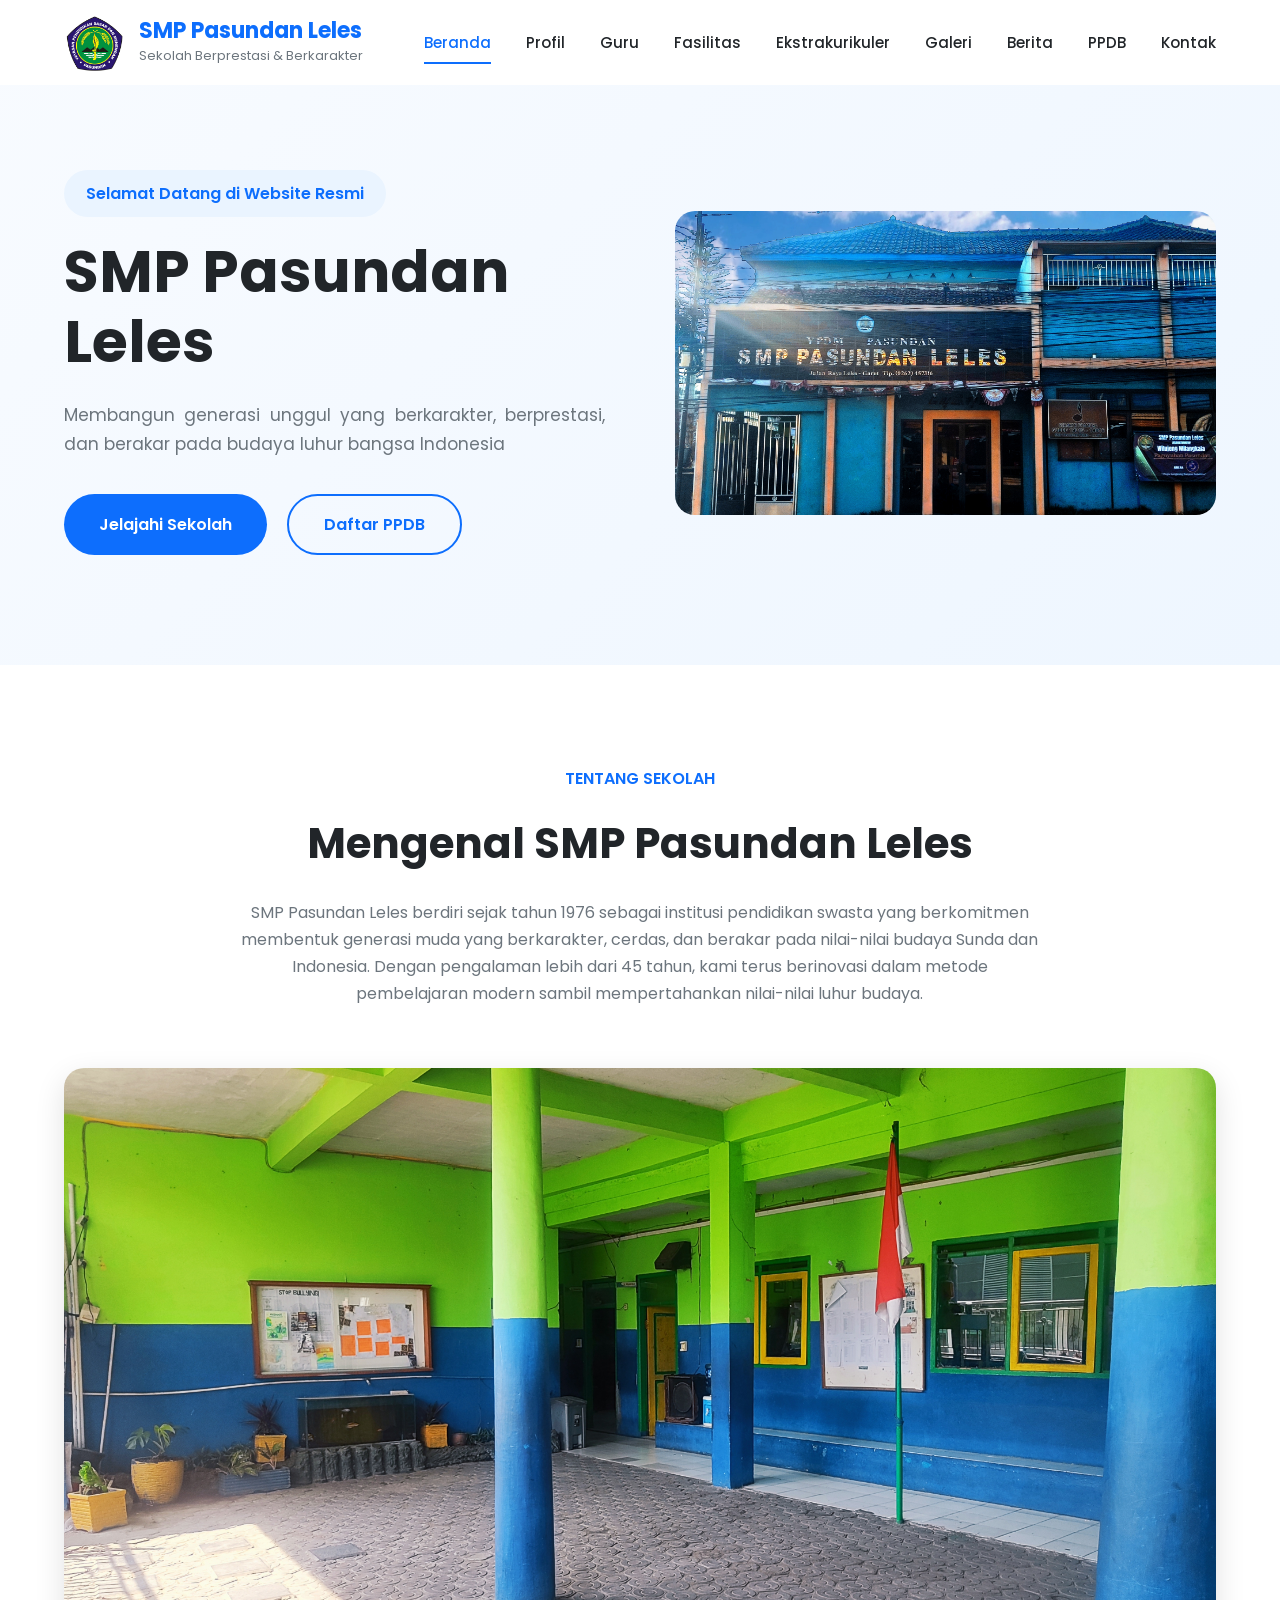
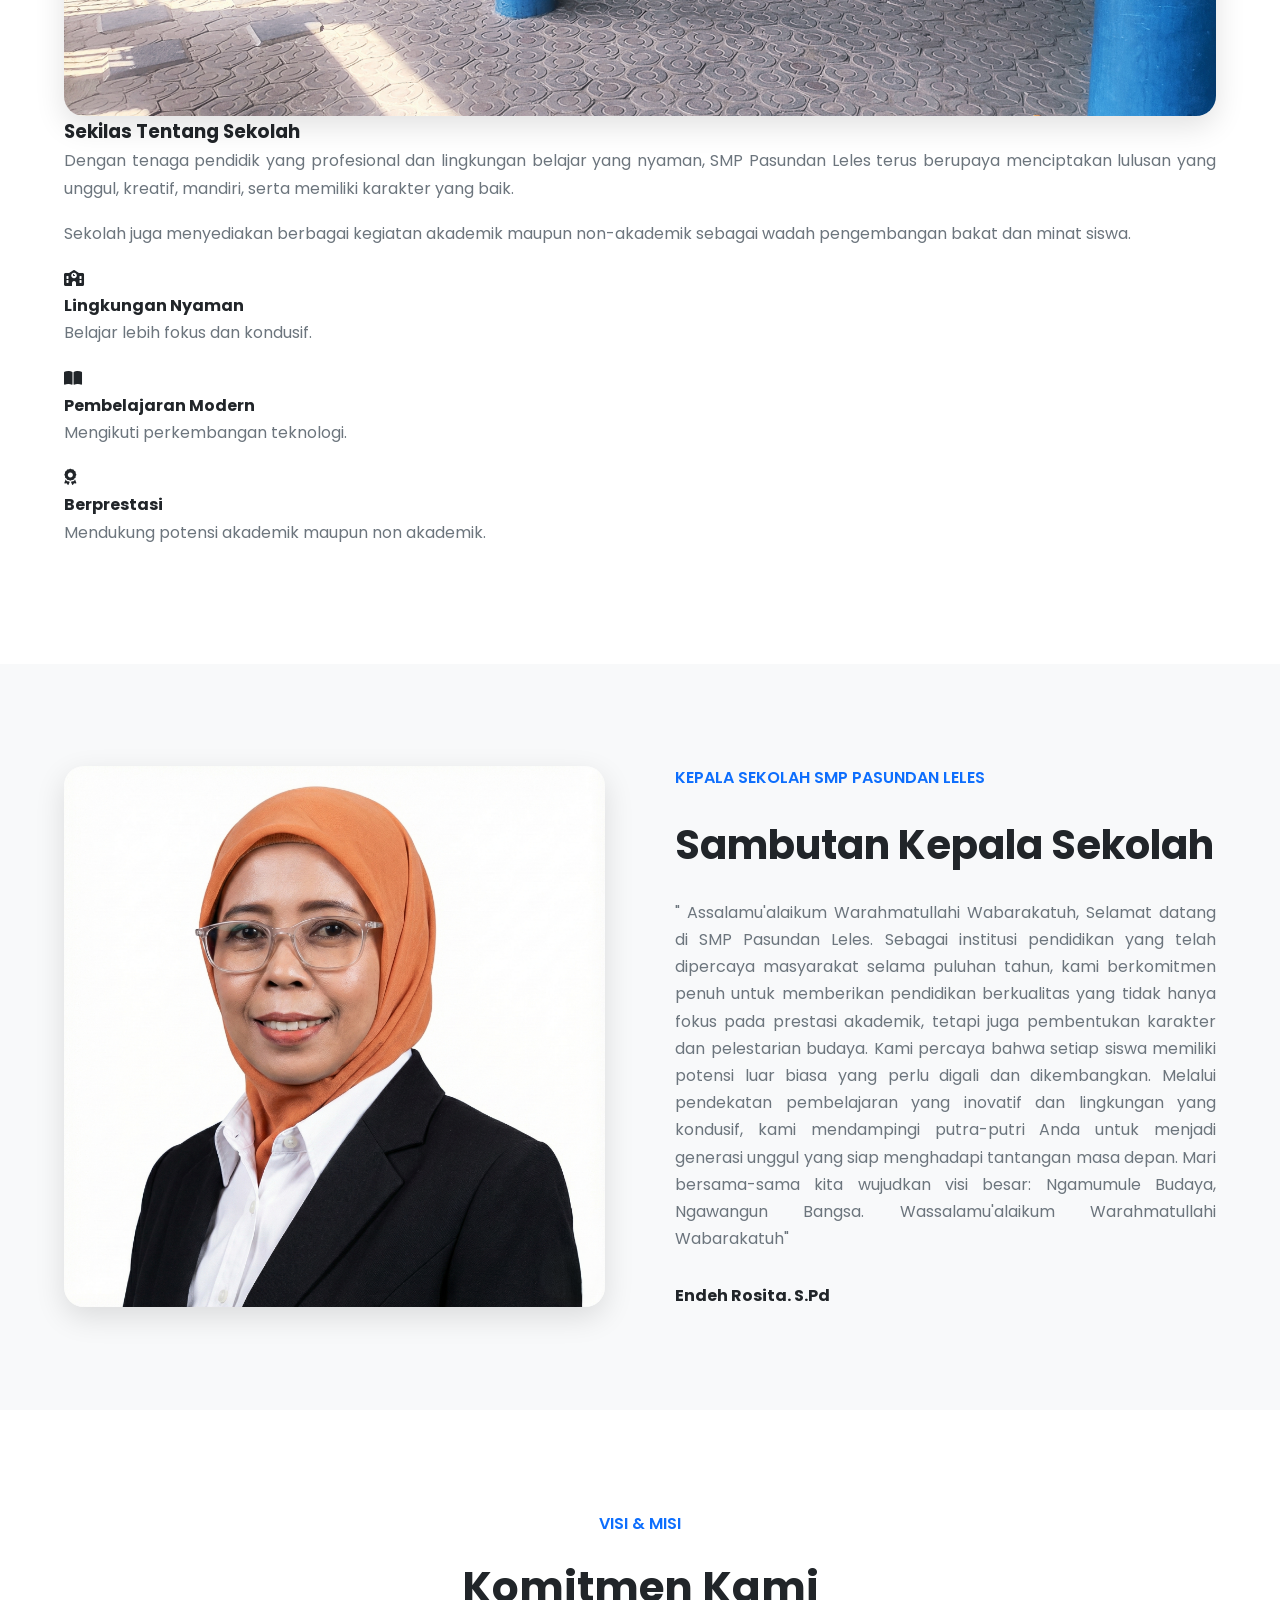
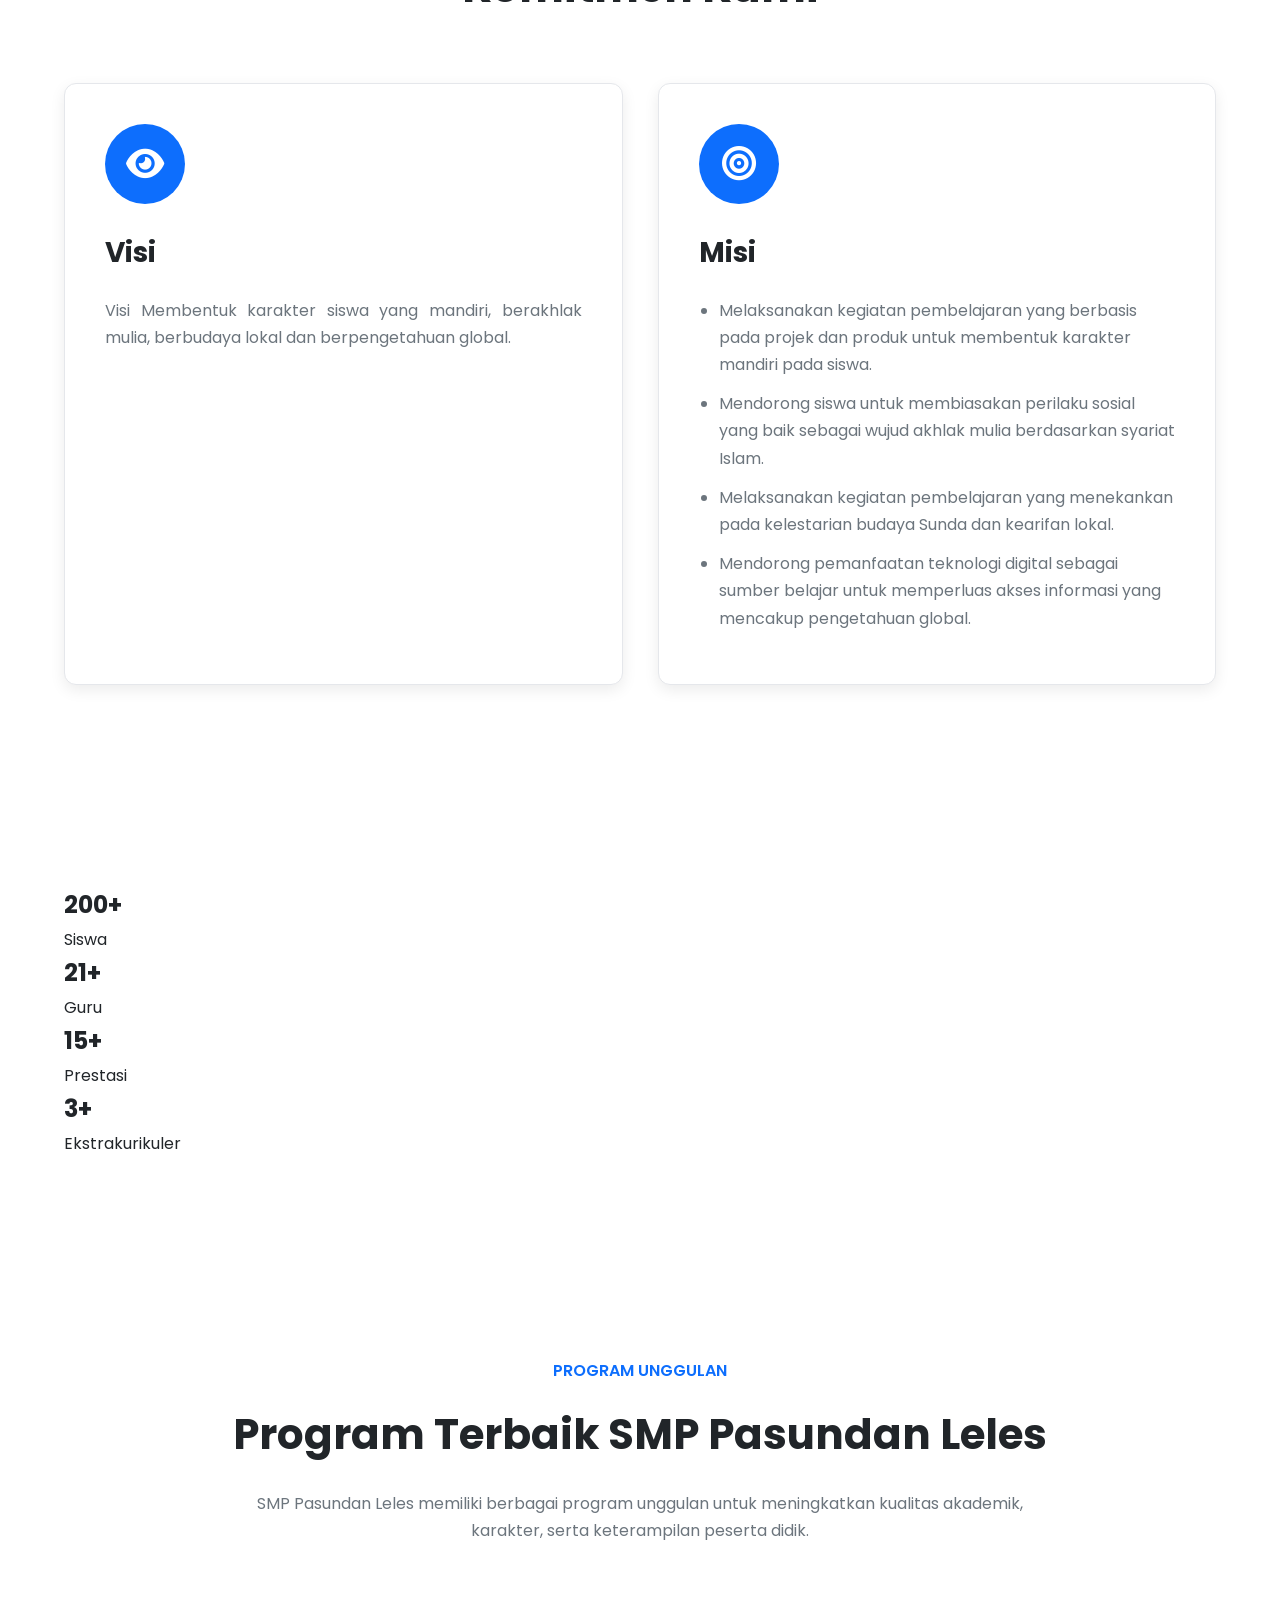
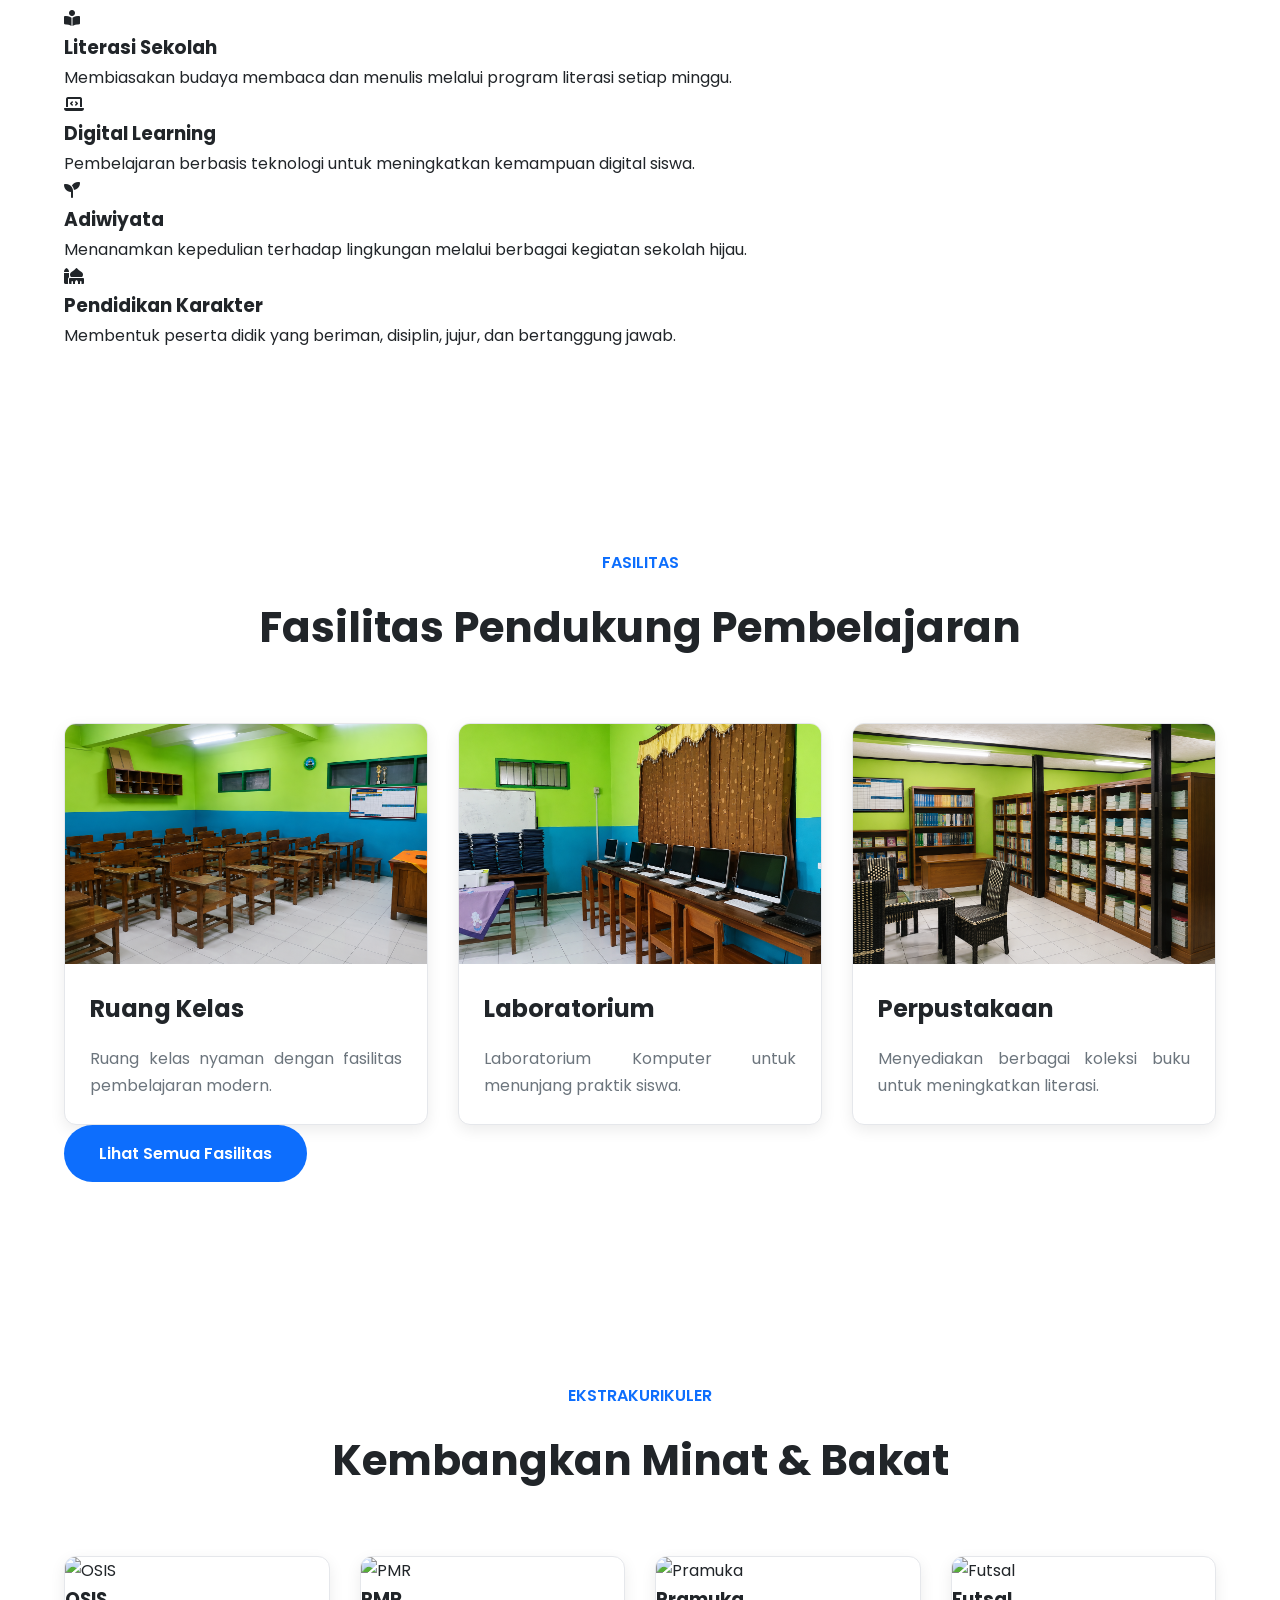
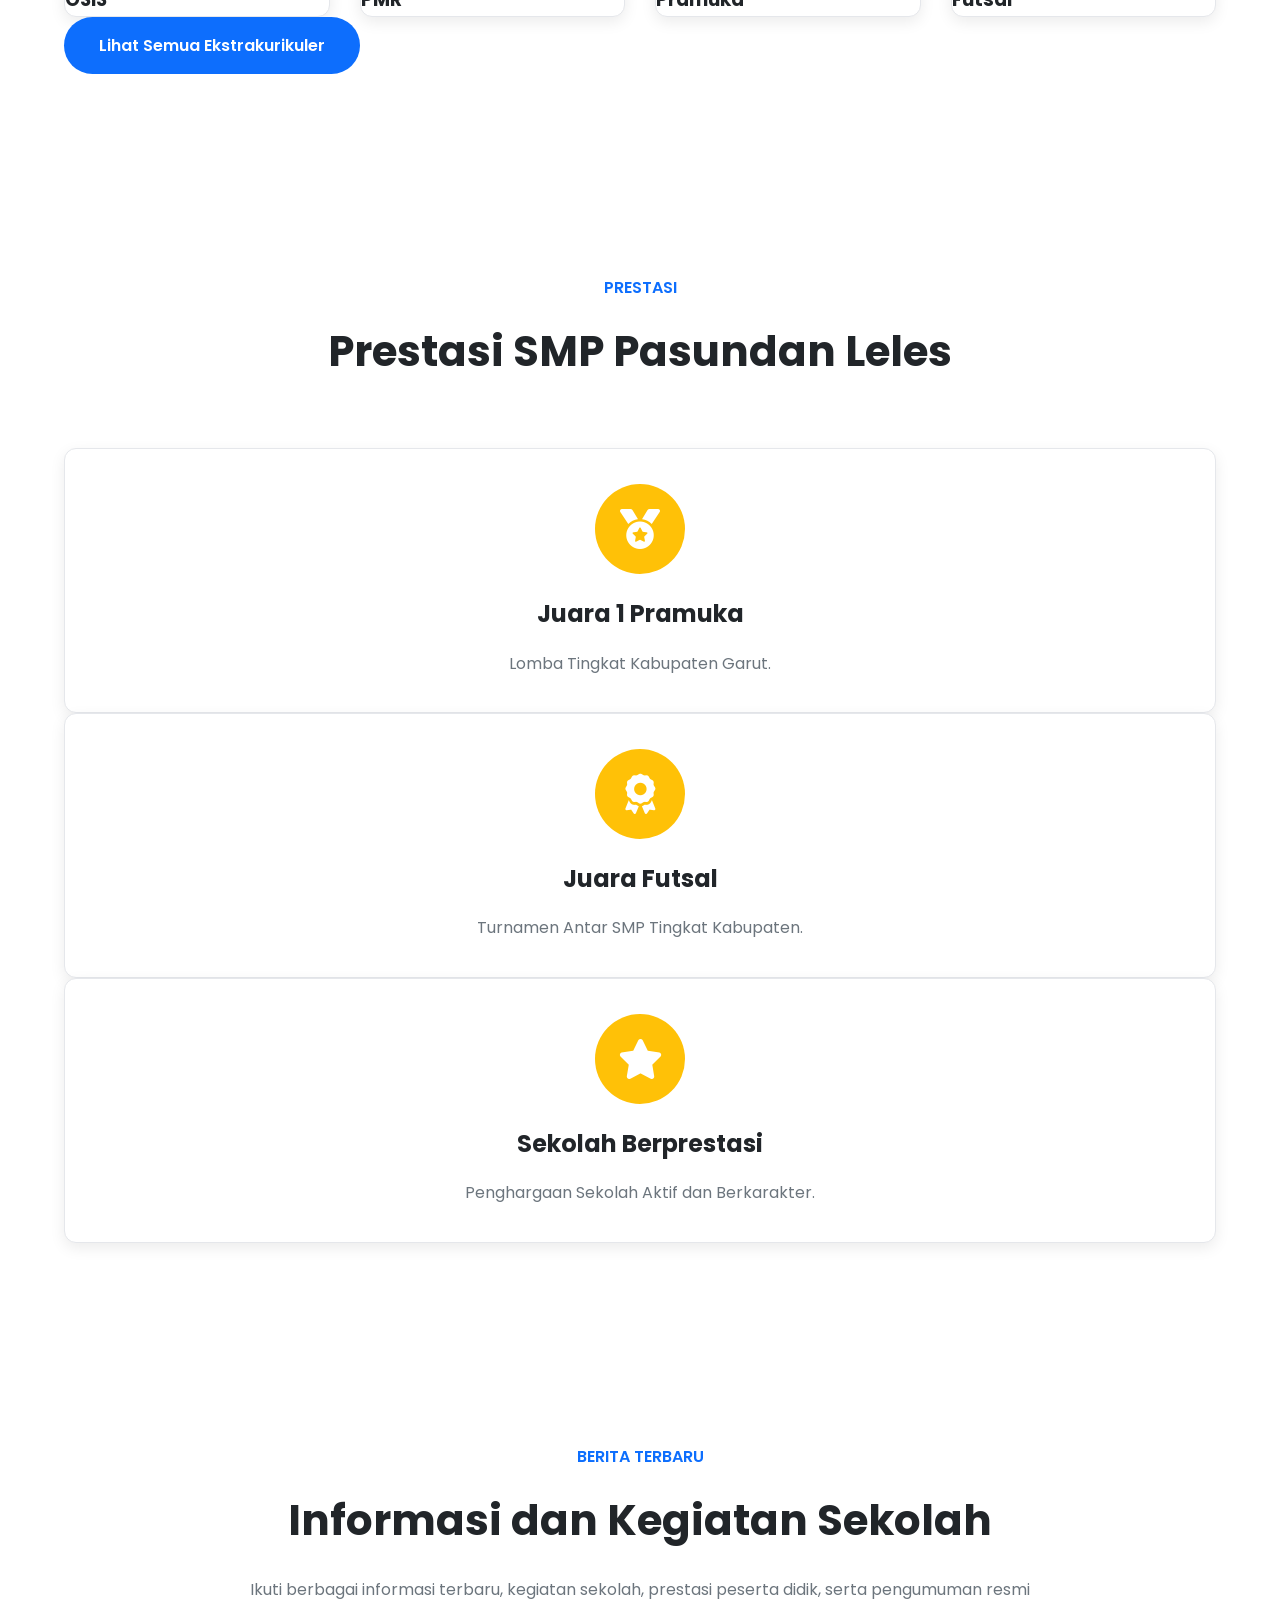
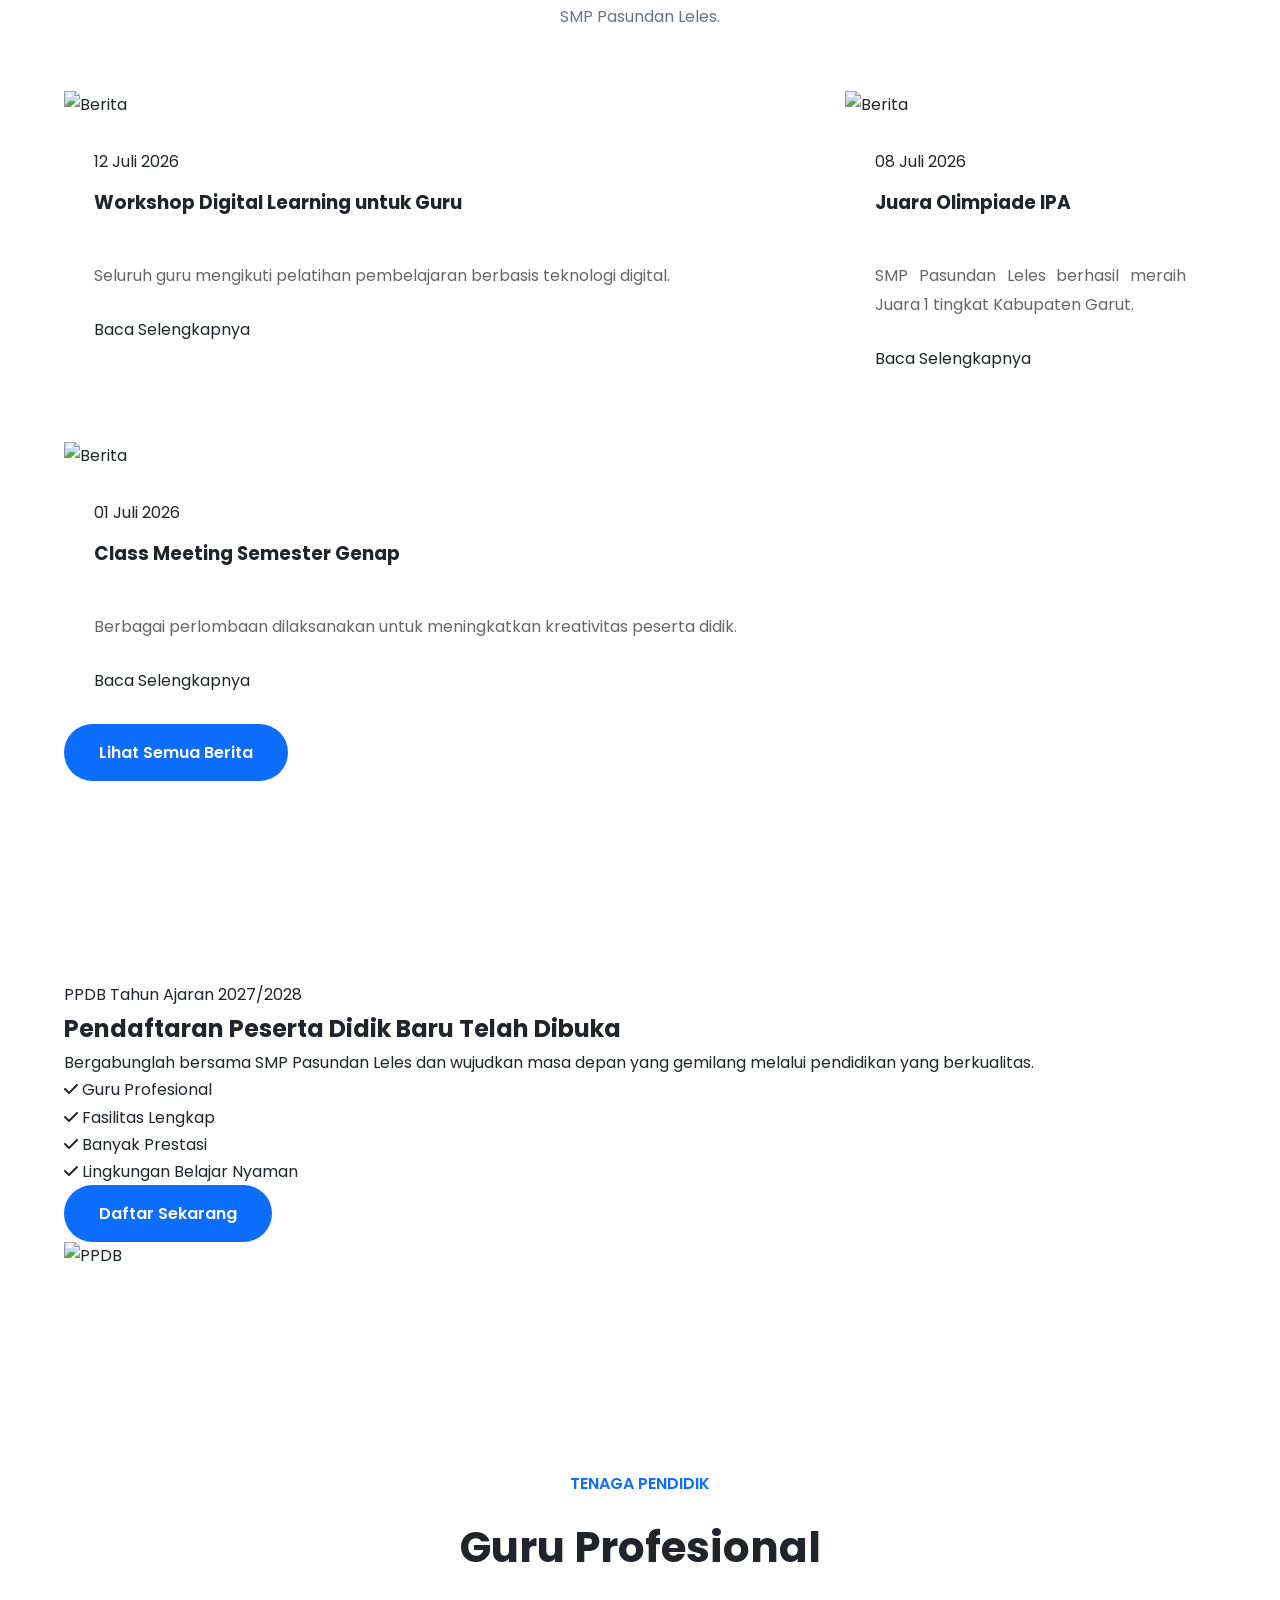
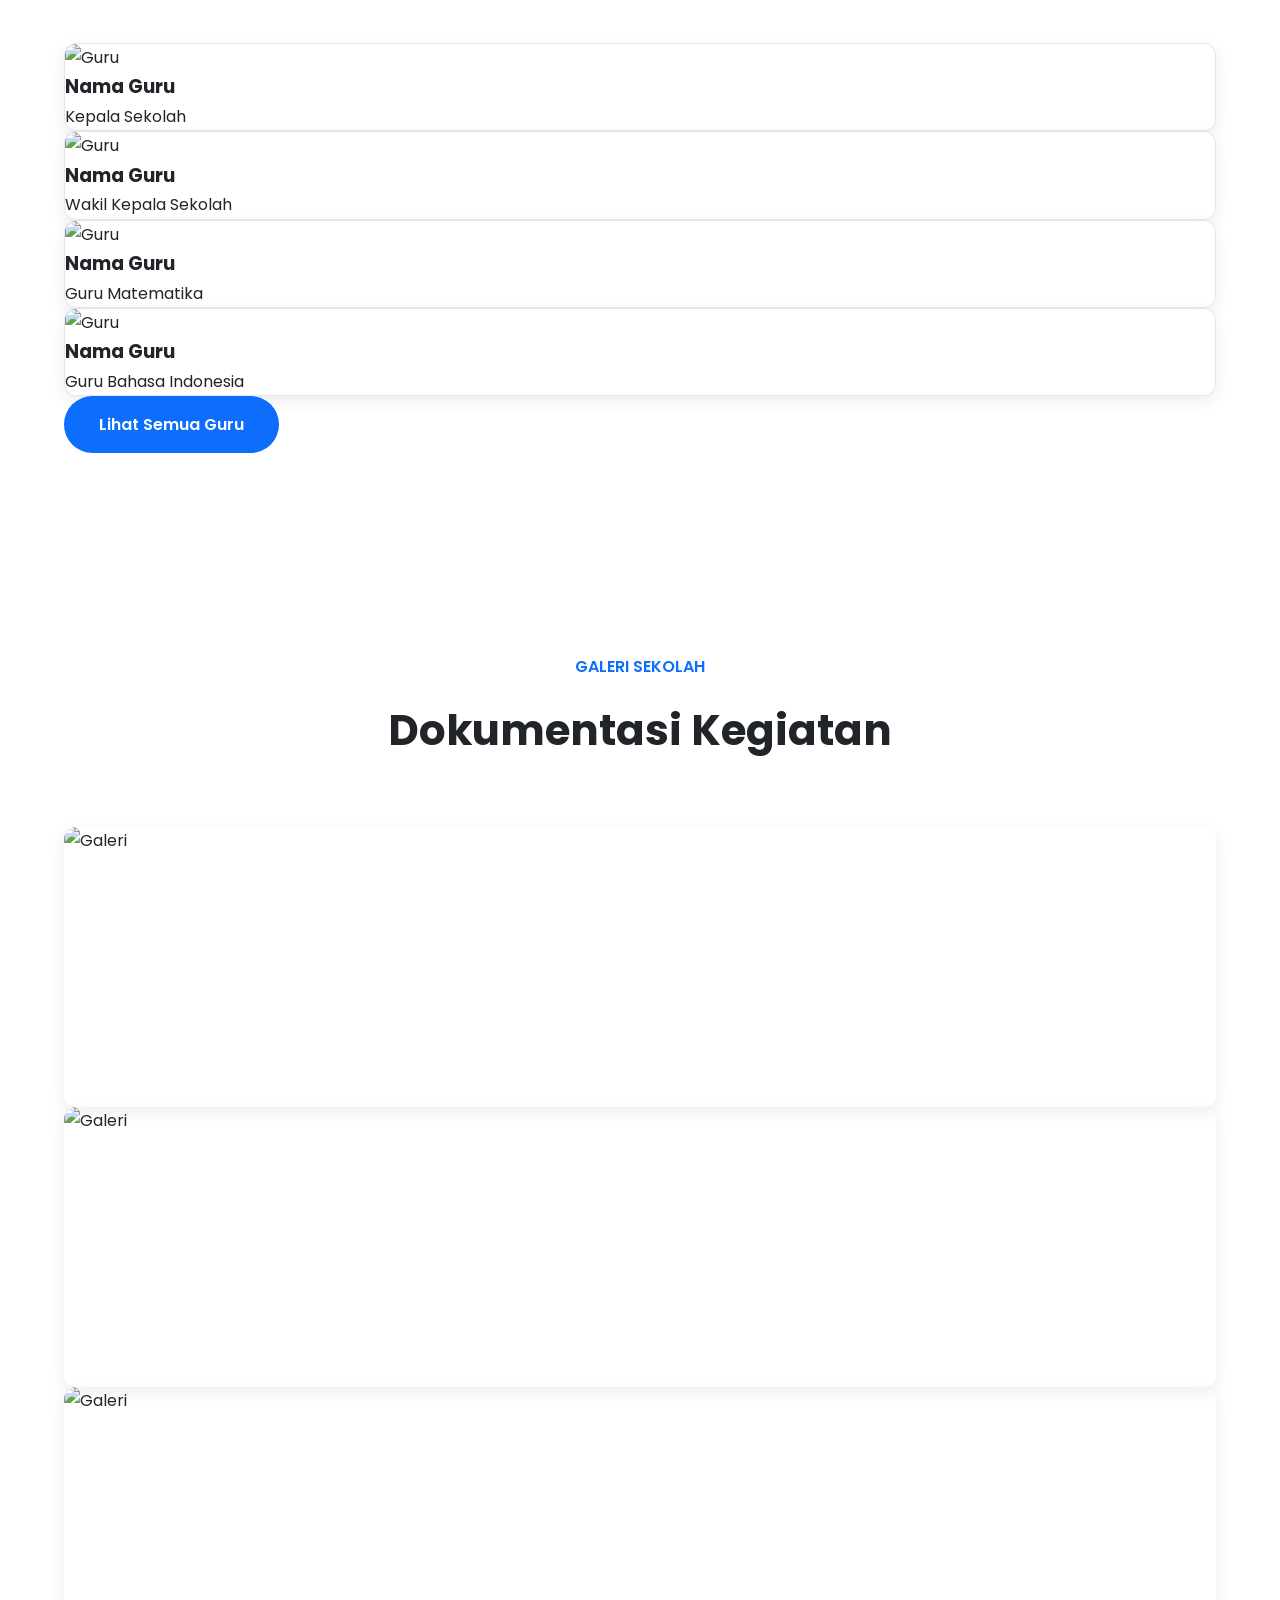
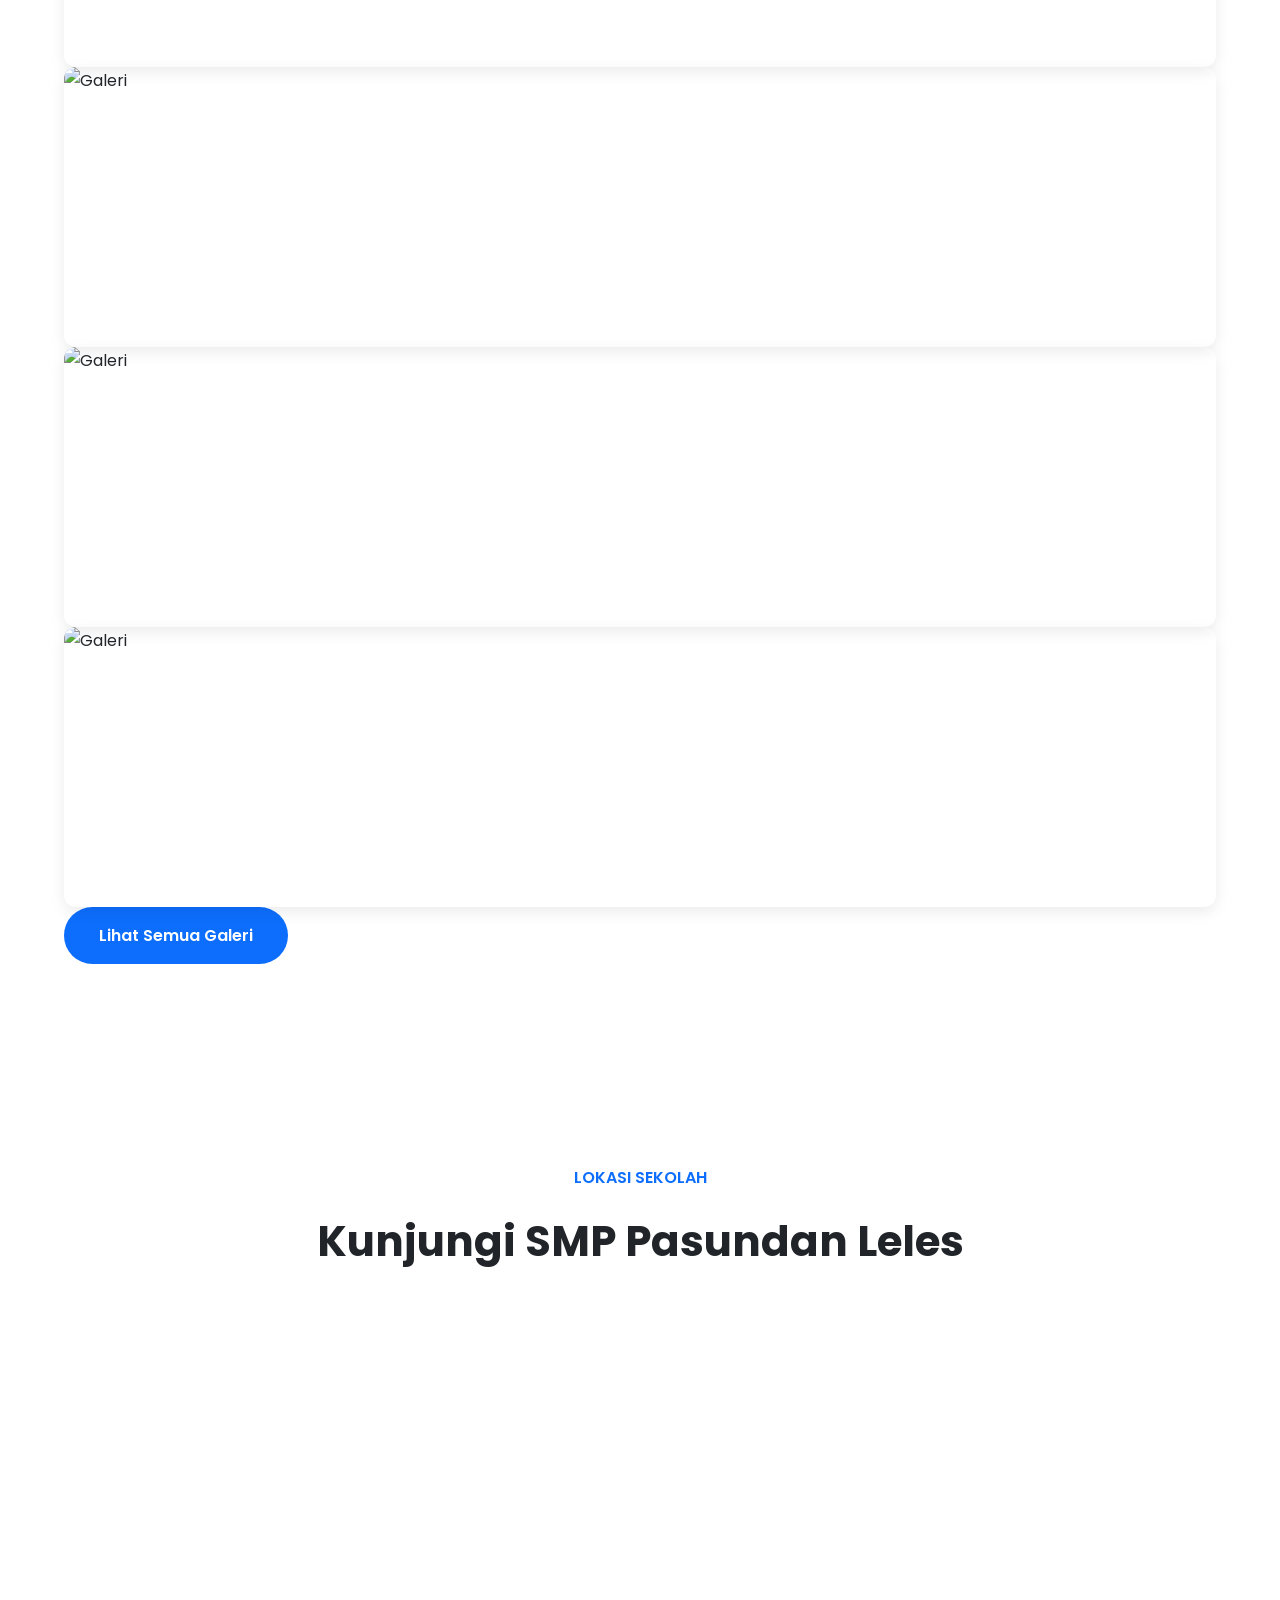
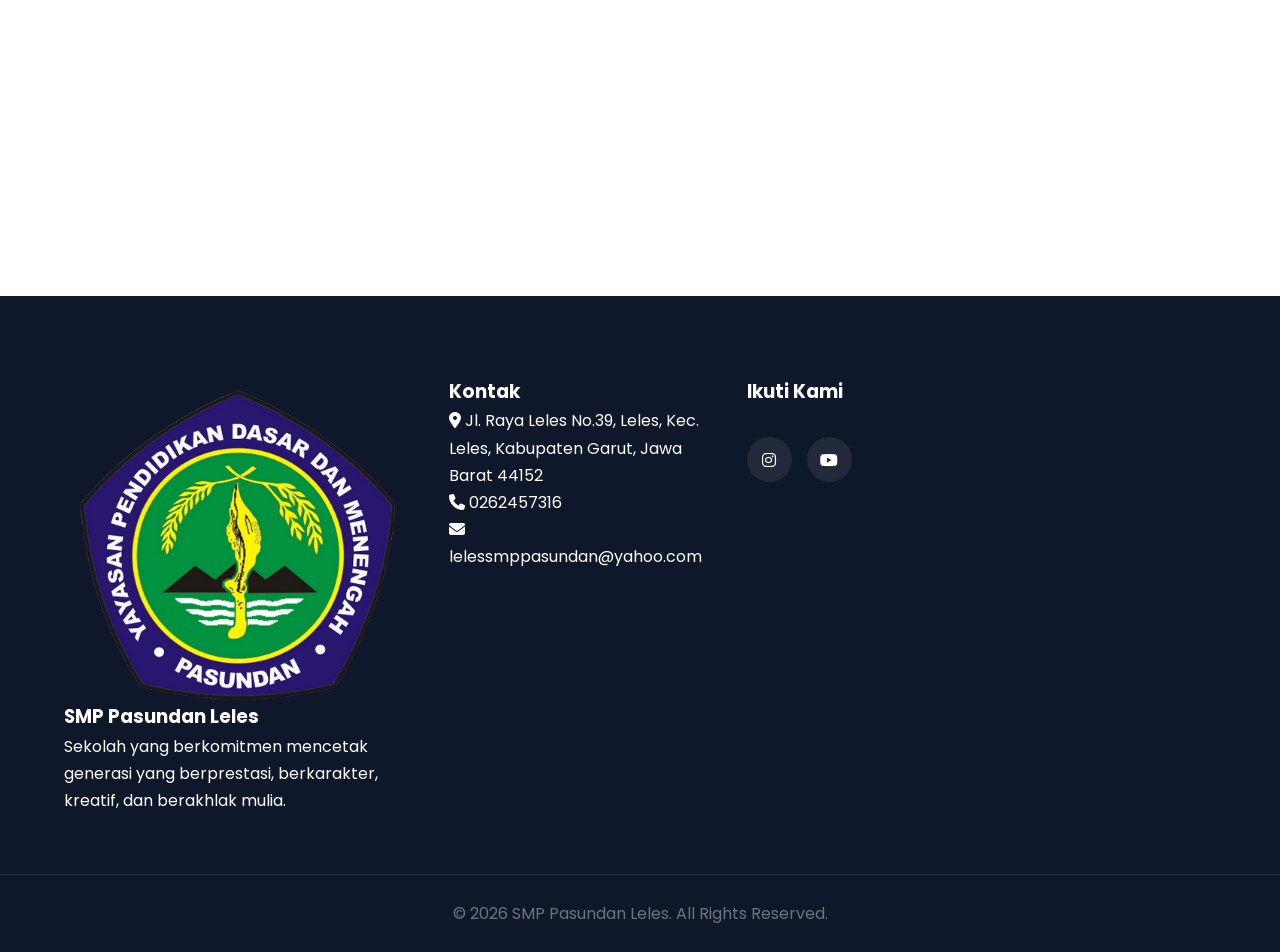
==== index.html @ 50bc8b2d "Add files via upload" ====
<!DOCTYPE html>
<html lang="id">

<head>

    <!-- ===========================================
                    META TAG
    ============================================ -->

    <meta charset="UTF-8">

    <meta http-equiv="X-UA-Compatible" content="IE=edge">

    <meta name="viewport"
        content="width=device-width, initial-scale=1.0">

    <meta name="description"
        content="Website Resmi SMP Pasundan Leles">

    <meta name="keywords"
        content="SMP Pasundan Leles, Sekolah, Garut, Pendidikan">

    <meta name="author"
        content="SMP Pasundan Leles">

    <!-- ===========================================
                    TITLE
    ============================================ -->

    <title>SMP Pasundan Leles | Sekolah Berprestasi & Berkarakter</title>

    <!-- ===========================================
                    GOOGLE FONT
    ============================================ -->

    <link rel="preconnect"
        href="https://fonts.googleapis.com">

    <link rel="preconnect"
        href="https://fonts.gstatic.com"
        crossorigin>

    <link href="https://fonts.googleapis.com/css2?family=Poppins:wght@300;400;500;600;700;800&display=swap"
        rel="stylesheet">

    <!-- ===========================================
                    FONT AWESOME
    ============================================ -->

    <link rel="stylesheet"
        href="https://cdnjs.cloudflare.com/ajax/libs/font-awesome/6.7.2/css/all.min.css">

    <!-- ===========================================
                    CSS
    ============================================ -->

    <link rel="stylesheet"
        href="css/style.css">

</head>

<body>



    <!-- ===========================================
                    HEADER
    ============================================ -->

    <header>

        <nav class="navbar">

            <div class="container nav-container">

                <a href="index.html"
                    class="logo">

                    <img src="images/logo.png"
                        alt="Logo SMP Pasundan Leles">

                    <div class="logo-text">

                        <h2>SMP Pasundan Leles</h2>

                        <span>Sekolah Berprestasi & Berkarakter</span>

                    </div>

                </a>



                <ul class="nav-menu">

                    <li>

                        <a href="index.html"
                            class="active">

                            Beranda

                        </a>

                    </li>

                    <li>

                        <a href="profil.html">

                            Profil

                        </a>

                    </li>

                    <li>

                        <a href="guru.html">

                            Guru

                        </a>

                    </li>

                    <li>

                        <a href="fasilitas.html">

                            Fasilitas

                        </a>

                    </li>

                    <li>

                        <a href="ekstrakurikuler.html">

                            Ekstrakurikuler

                        </a>

                    </li>

                    <li>

                        <a href="galeri.html">

                            Galeri

                        </a>

                    </li>

                    <li>

                        <a href="berita.html">

                            Berita

                        </a>

                    </li>

                    <li>

                        <a href="ppdb.html">

                            PPDB

                        </a>

                    </li>

                    <li>

                        <a href="kontak.html">

                            Kontak

                        </a>

                    </li>

                </ul>



                <div class="menu-toggle">

                    <i class="fa-solid fa-bars"></i>

                </div>

            </div>

        </nav>

    </header>





    <!-- ===========================================
                    HERO SECTION
    ============================================ -->

    <section class="hero">

        <div class="container hero-container">

            <div class="hero-content">

                <span>

                    Selamat Datang di Website Resmi

                </span>

                <h1>

                    SMP Pasundan Leles

                </h1>

                <p>

                    Membangun generasi unggul yang berkarakter, berprestasi, 
                    dan berakar pada budaya luhur bangsa Indonesia

                </p>

                <div class="hero-button">

                    <a href="profil.html"
                        class="btn btn-primary">

                        Jelajahi Sekolah

                    </a>

                    <a href="ppdb.html"
                        class="btn btn-outline">

                        Daftar PPDB

                    </a>

                </div>

            </div>



            <div class="hero-image">

                <img src="images/hero.png"
                    alt="Hero SMP Pasundan Leles">

            </div>

        </div>

    </section>
    
        <!-- ===========================================
                    ABOUT SECTION
    ============================================ -->

    <section class="about" id="about">

        <div class="container">

            <div class="section-header">

                <span>Tentang Sekolah</span>

                <h2>Mengenal SMP Pasundan Leles</h2>

                <p>
                SMP Pasundan Leles berdiri sejak tahun 1976 sebagai institusi pendidikan swasta yang berkomitmen membentuk generasi muda yang berkarakter, cerdas, dan berakar pada nilai-nilai budaya Sunda dan Indonesia. Dengan pengalaman lebih dari 45 tahun, kami terus berinovasi dalam metode pembelajaran modern sambil mempertahankan nilai-nilai luhur budaya.
                </p>

            </div>

            <div class="about-content">

                <div class="about-image">

                    <img src="images/about.png" alt="Gedung Sekolah">

                </div>

                <div class="about-text">

                    <h3>Sekilas Tentang Sekolah</h3>

                    <p>

                        Dengan tenaga pendidik yang profesional dan
                        lingkungan belajar yang nyaman,
                        SMP Pasundan Leles terus berupaya
                        menciptakan lulusan yang unggul,
                        kreatif, mandiri, serta memiliki
                        karakter yang baik.

                    </p>

                    <p>

                        Sekolah juga menyediakan berbagai kegiatan
                        akademik maupun non-akademik sebagai wadah
                        pengembangan bakat dan minat siswa.

                    </p>

                    <div class="about-info">

                        <div class="info-box">

                            <i class="fa-solid fa-school"></i>

                            <div>

                                <h4>Lingkungan Nyaman</h4>

                                <p>Belajar lebih fokus dan kondusif.</p>

                            </div>

                        </div>

                        <div class="info-box">

                            <i class="fa-solid fa-book-open"></i>

                            <div>

                                <h4>Pembelajaran Modern</h4>

                                <p>Mengikuti perkembangan teknologi.</p>

                            </div>

                        </div>

                        <div class="info-box">

                            <i class="fa-solid fa-award"></i>

                            <div>

                                <h4>Berprestasi</h4>

                                <p>Mendukung potensi akademik maupun non akademik.</p>

                            </div>

                        </div>

                    </div>

                </div>

            </div>

        </div>

    </section>

 <!-- ===========================================
                SAMBUTAN KEPALA SEKOLAH
    ============================================ -->

    <section class="principal">

        <div class="container">

            <div class="principal-wrapper">

                <div class="principal-image">

                    <img src="images/kepsek.png"
                        alt="Kepala Sekolah">

                </div>

                <div class="principal-content">

                    <span>Kepala Sekolah SMP Pasundan Leles</span>

                    <h2>Sambutan Kepala Sekolah</h2>

                  

                    <p>

         " Assalamu'alaikum Warahmatullahi Wabarakatuh,

        Selamat datang di SMP Pasundan Leles. Sebagai institusi pendidikan yang telah dipercaya masyarakat selama puluhan tahun, kami berkomitmen penuh untuk memberikan pendidikan berkualitas yang tidak hanya fokus pada prestasi akademik, tetapi juga pembentukan karakter dan pelestarian budaya.

        Kami percaya bahwa setiap siswa memiliki potensi luar biasa yang perlu digali dan dikembangkan. Melalui pendekatan pembelajaran yang inovatif dan lingkungan yang kondusif, kami mendampingi putra-putri Anda untuk menjadi generasi unggul yang siap menghadapi tantangan masa depan.

        Mari bersama-sama kita wujudkan visi besar: Ngamumule Budaya, Ngawangun Bangsa.

        Wassalamu'alaikum Warahmatullahi Wabarakatuh"

                    </p>

                    <h4>

                       Endeh Rosita. S.Pd

                    </h4>

                </div>

            </div>

        </div>

    </section>

    
    <!-- ===========================================
                    VISI MISI
    ============================================ -->

    <section class="vision">

        <div class="container">

            <div class="section-header">

                <span>Visi & Misi</span>

                <h2>Komitmen Kami</h2>

            </div>

            <div class="vision-wrapper">

                <div class="vision-card">

                    <i class="fa-solid fa-eye"></i>

                    <h3>Visi</h3>

                    <p>

                Visi
                Membentuk karakter siswa yang mandiri, berakhlak mulia, berbudaya lokal dan berpengetahuan global.

                    </p>

                </div>

                <div class="vision-card">

                    <i class="fa-solid fa-bullseye"></i>

                    <h3>Misi</h3>

                    <ul>

                        <li>Melaksanakan kegiatan pembelajaran yang berbasis pada projek dan produk untuk membentuk karakter mandiri pada siswa.</li>

                        <li>Mendorong siswa untuk membiasakan perilaku sosial yang baik sebagai wujud akhlak mulia berdasarkan syariat Islam.</li>

                        <li>Melaksanakan kegiatan pembelajaran yang menekankan pada kelestarian budaya Sunda dan kearifan lokal.</li>

                        <li>Mendorong pemanfaatan teknologi digital sebagai sumber belajar untuk memperluas akses informasi yang mencakup pengetahuan global.</li>

                    </ul>

                </div>

            </div>

        </div>

    </section>


  <!-- ===========================================
                    STATISTIK
    ============================================ -->

    <section class="counter">

        <div class="container">

            <div class="counter-wrapper">

                <div class="counter-item">

                    <h2>200+</h2>

                    <p>Siswa</p>

                </div>

                <div class="counter-item">

                    <h2>21+</h2>

                    <p>Guru</p>

                </div>

                <div class="counter-item">

                    <h2>15+</h2>

                    <p>Prestasi</p>

                </div>

                <div class="counter-item">

                    <h2>3+</h2>

                    <p>Ekstrakurikuler</p>

                </div>

            </div>

        </div>

    </section>
   
    <!-- ===========================================
                PROGRAM UNGGULAN
    ============================================ -->

    <section class="program">

        <div class="container">

            <div class="section-header">

                <span>Program Unggulan</span>

                <h2>Program Terbaik SMP Pasundan Leles</h2>

                <p>

                    SMP Pasundan Leles memiliki berbagai program
                    unggulan untuk meningkatkan kualitas akademik,
                    karakter, serta keterampilan peserta didik.

                </p>

            </div>

            <div class="program-wrapper">

                <div class="program-card">

                    <i class="fa-solid fa-book-open-reader"></i>

                    <h3>Literasi Sekolah</h3>

                    <p>

                        Membiasakan budaya membaca dan menulis
                        melalui program literasi setiap minggu.

                    </p>

                </div>

                <div class="program-card">

                    <i class="fa-solid fa-laptop-code"></i>

                    <h3>Digital Learning</h3>

                    <p>

                        Pembelajaran berbasis teknologi
                        untuk meningkatkan kemampuan digital siswa.

                    </p>

                </div>

                <div class="program-card">

                    <i class="fa-solid fa-seedling"></i>

                    <h3>Adiwiyata</h3>

                    <p>

                        Menanamkan kepedulian terhadap lingkungan
                        melalui berbagai kegiatan sekolah hijau.

                    </p>

                </div>

                <div class="program-card">

                    <i class="fa-solid fa-mosque"></i>

                    <h3>Pendidikan Karakter</h3>

                    <p>

                        Membentuk peserta didik yang beriman,
                        disiplin, jujur, dan bertanggung jawab.

                    </p>

                </div>

            </div>

        </div>

    </section>

    <!-- ===========================================
                FASILITAS
    ============================================ -->

    <section class="facility-preview">

        <div class="container">

            <div class="section-header">

                <span>Fasilitas</span>

                <h2>Fasilitas Pendukung Pembelajaran</h2>

            </div>

            <div class="facility-wrapper">

                <div class="facility-card">

                    <img src="images/fasilitas-kelas.jpg"
                        alt="Ruang Kelas">

                    <div class="facility-content">

                        <h3>Ruang Kelas</h3>

                        <p>

                            Ruang kelas nyaman
                            dengan fasilitas pembelajaran modern.

                        </p>

                    </div>

                </div>

                <div class="facility-card">

                    <img src="images/fasilitas-lab.jpg"
                        alt="Laboratorium">

                    <div class="facility-content">

                        <h3>Laboratorium</h3>

                        <p>

                            Laboratorium Komputer
                            untuk menunjang praktik siswa.

                        </p>

                    </div>

                </div>

                <div class="facility-card">

                    <img src="images/fasilitas-perpus.jpg"
                        alt="Perpustakaan">

                    <div class="facility-content">

                        <h3>Perpustakaan</h3>

                        <p>

                            Menyediakan berbagai koleksi buku
                            untuk meningkatkan literasi.

                        </p>

                    </div>

                </div>

            </div>

            <div class="section-button">

                <a href="fasilitas.html"
                    class="btn btn-primary">

                    Lihat Semua Fasilitas

                </a>

            </div>

        </div>

    </section>



    <!-- ===========================================
                EKSTRAKURIKULER
    ============================================ -->

    <section class="extra-preview">

        <div class="container">

            <div class="section-header">

                <span>Ekstrakurikuler</span>

                <h2>Kembangkan Minat & Bakat</h2>

            </div>

            <div class="extra-wrapper">

                <div class="extra-card">

                    <img src="images/osis.jpg"
                        alt="OSIS">

                    <h3>OSIS</h3>

                </div>

                <div class="extra-card">

                    <img src="images/pmr.jpg"
                        alt="PMR">

                    <h3>PMR</h3>

                </div>

                <div class="extra-card">

                    <img src="images/pramuka.jpg"
                        alt="Pramuka">

                    <h3>Pramuka</h3>

                </div>

                <div class="extra-card">

                    <img src="images/futsal.jpg"
                        alt="Futsal">

                    <h3>Futsal</h3>

                </div>

            </div>

            <div class="section-button">

                <a href="ekstrakurikuler.html"
                    class="btn btn-primary">

                    Lihat Semua Ekstrakurikuler

                </a>

            </div>

        </div>

    </section>



    <!-- ===========================================
                    PRESTASI
    ============================================ -->

    <section class="achievement">

        <div class="container">

            <div class="section-header">

                <span>Prestasi</span>

                <h2>Prestasi SMP Pasundan Leles</h2>

            </div>

            <div class="achievement-wrapper">

                <div class="achievement-card">

                    <i class="fa-solid fa-medal"></i>

                    <h3>Juara 1 Pramuka</h3>

                    <p>

                        Lomba Tingkat Kabupaten Garut.

                    </p>

                </div>

                <div class="achievement-card">

                    <i class="fa-solid fa-award"></i>

                    <h3>Juara Futsal</h3>

                    <p>

                        Turnamen Antar SMP
                        Tingkat Kabupaten.

                    </p>

                </div>

                <div class="achievement-card">

                    <i class="fa-solid fa-star"></i>

                    <h3>Sekolah Berprestasi</h3>

                    <p>

                        Penghargaan Sekolah Aktif
                        dan Berkarakter.

                    </p>

                </div>

            </div>

        </div>

    </section>
</section>

    <!-- ===========================================
                    BERITA TERBARU
    ============================================ -->

    <section class="news-preview">

        <div class="container">

            <div class="section-header">

                <span>Berita Terbaru</span>

                <h2>Informasi dan Kegiatan Sekolah</h2>

                <p>

                    Ikuti berbagai informasi terbaru,
                    kegiatan sekolah,
                    prestasi peserta didik,
                    serta pengumuman resmi
                    SMP Pasundan Leles.

                </p>

            </div>

            <div class="news-wrapper">

                <div class="news-card">

                    <img src="images/news1.jpg"
                        alt="Berita">

                    <div class="news-content">

                        <span>

                            12 Juli 2026

                        </span>

                        <h3>

                            Workshop Digital Learning
                            untuk Guru

                        </h3>

                        <p>

                            Seluruh guru mengikuti
                            pelatihan pembelajaran
                            berbasis teknologi digital.

                        </p>

                        <a href="berita.html">

                            Baca Selengkapnya

                        </a>

                    </div>

                </div>



                <div class="news-card">

                    <img src="images/news2.jpg"
                        alt="Berita">

                    <div class="news-content">

                        <span>

                            08 Juli 2026

                        </span>

                        <h3>

                            Juara Olimpiade IPA

                        </h3>

                        <p>

                            SMP Pasundan Leles berhasil
                            meraih Juara 1 tingkat
                            Kabupaten Garut.

                        </p>

                        <a href="berita.html">

                            Baca Selengkapnya

                        </a>

                    </div>

                </div>



                <div class="news-card">

                    <img src="images/news3.jpg"
                        alt="Berita">

                    <div class="news-content">

                        <span>

                            01 Juli 2026

                        </span>

                        <h3>

                            Class Meeting Semester Genap

                        </h3>

                        <p>

                            Berbagai perlombaan
                            dilaksanakan untuk meningkatkan
                            kreativitas peserta didik.

                        </p>

                        <a href="berita.html">

                            Baca Selengkapnya

                        </a>

                    </div>

                </div>

            </div>

            <div class="section-button">

                <a href="berita.html"
                    class="btn btn-primary">

                    Lihat Semua Berita

                </a>

            </div>

        </div>

    </section>





    <!-- ===========================================
                    PPDB
    ============================================ -->

    <section class="ppdb-home">

        <div class="container">

            <div class="ppdb-wrapper">

                <div class="ppdb-content">

                    <span>

                        PPDB Tahun Ajaran 2027/2028

                    </span>

                    <h2>

                        Pendaftaran Peserta Didik Baru
                        Telah Dibuka

                    </h2>

                    <p>

                        Bergabunglah bersama
                        SMP Pasundan Leles
                        dan wujudkan masa depan
                        yang gemilang melalui
                        pendidikan yang berkualitas.

                    </p>

                    <ul>

                        <li>

                            <i class="fa-solid fa-check"></i>

                            Guru Profesional

                        </li>

                        <li>

                            <i class="fa-solid fa-check"></i>

                            Fasilitas Lengkap

                        </li>

                        <li>

                            <i class="fa-solid fa-check"></i>

                            Banyak Prestasi

                        </li>

                        <li>

                            <i class="fa-solid fa-check"></i>

                            Lingkungan Belajar Nyaman

                        </li>

                    </ul>

                    <a href="ppdb.html"
                        class="btn btn-primary">

                        Daftar Sekarang

                    </a>

                </div>

                <div class="ppdb-image">

                    <img src="images/ppdb.png"
                        alt="PPDB">

                </div>

            </div>

        </div>

    </section>





    <!-- ===========================================
                    GURU
    ============================================ -->

    <section class="teacher-preview">

        <div class="container">

            <div class="section-header">

                <span>Tenaga Pendidik</span>

                <h2>Guru Profesional</h2>

            </div>

            <div class="teacher-wrapper">

                <div class="teacher-card">

                    <img src="images/guru1.jpg"
                        alt="Guru">

                    <h3>

                        Nama Guru

                    </h3>

                    <p>

                        Kepala Sekolah

                    </p>

                </div>

                <div class="teacher-card">

                    <img src="images/guru2.jpg"
                        alt="Guru">

                    <h3>

                        Nama Guru

                    </h3>

                    <p>

                        Wakil Kepala Sekolah

                    </p>

                </div>

                <div class="teacher-card">

                    <img src="images/guru3.jpg"
                        alt="Guru">

                    <h3>

                        Nama Guru

                    </h3>

                    <p>

                        Guru Matematika

                    </p>

                </div>

                <div class="teacher-card">

                    <img src="images/guru4.jpg"
                        alt="Guru">

                    <h3>

                        Nama Guru

                    </h3>

                    <p>

                        Guru Bahasa Indonesia

                    </p>

                </div>

            </div>

            <div class="section-button">

                <a href="guru.html"
                    class="btn btn-primary">

                    Lihat Semua Guru

                </a>

            </div>

        </div>

    </section>





    <!-- ===========================================
                    GALERI
    ============================================ -->

    <section class="gallery-preview">

        <div class="container">

            <div class="section-header">

                <span>Galeri Sekolah</span>

                <h2>Dokumentasi Kegiatan</h2>

            </div>

            <div class="gallery-wrapper">

                <div class="gallery-item">

                    <img src="images/gallery1.jpg"
                        alt="Galeri">

                </div>

                <div class="gallery-item">

                    <img src="images/gallery2.jpg"
                        alt="Galeri">

                </div>

                <div class="gallery-item">

                    <img src="images/gallery3.jpg"
                        alt="Galeri">

                </div>

                <div class="gallery-item">

                    <img src="images/gallery4.jpg"
                        alt="Galeri">

                </div>

                <div class="gallery-item">

                    <img src="images/gallery5.jpg"
                        alt="Galeri">

                </div>

                <div class="gallery-item">

                    <img src="images/gallery6.jpg"
                        alt="Galeri">

                </div>

            </div>

            <div class="section-button">

                <a href="galeri.html"
                    class="btn btn-primary">

                    Lihat Semua Galeri

                </a>

            </div>

        </div>

    </section>


    <!-- ===========================================
                    GOOGLE MAPS
    ============================================ -->

    <section class="maps">

        <div class="container">

            <div class="section-header">

                <span>Lokasi Sekolah</span>

                <h2>Kunjungi SMP Pasundan Leles</h2>

            </div>

            <div class="maps-wrapper">

<iframe
    src="https://www.google.com/maps/embed?pb=!1m18!1m12!1m3!1d3959.139715458082!2d107.89559697499823!3d-7.109802692893669!2m3!1f0!2f0!3f0!3m2!1i1024!2i768!4f13.1!3m3!1m2!1s0x2e68b7b10c2c7a0f%3A0x82bd63dcb96e7a87!2sSMP%20Pasundan%20Leles!5e0!3m2!1sid!2sid!4v1784006387489!5m2!1sid!2sid"
    width="100%"
    height="450"
    style="border:0;"
    allowfullscreen=""
    loading="lazy"
    referrerpolicy="strict-origin-when-cross-origin">
</iframe>

            </div>

        </div>

    </section>



    <!-- ===========================================
                    FOOTER
    ============================================ -->

    <footer class="footer">

        <div class="container">

            <div class="footer-wrapper">

                <!-- ABOUT -->

                <div class="footer-col">

                    <img src="images/logo.png"
                        alt="Logo">

                    <h3>SMP Pasundan Leles</h3>

                    <p>

                        Sekolah yang berkomitmen
                        mencetak generasi yang
                        berprestasi,
                        berkarakter,
                        kreatif,
                        dan berakhlak mulia.

                    </p>

                </div>




                <!-- KONTAK -->

                <div class="footer-col">

                    <h3>Kontak</h3>

                    <ul>

                        <li>

                            <i class="fa-solid fa-location-dot"></i>

            Jl. Raya Leles No.39, Leles, Kec. Leles, Kabupaten Garut, Jawa Barat 44152

                        </li>

                        <li>

                            <i class="fa-solid fa-phone"></i>

                          0262457316

                        </li>

                        <li>

                            <i class="fa-solid fa-envelope"></i>

                           lelessmppasundan@yahoo.com

                        </li>

                    </ul>

                </div>



                <!-- SOSIAL MEDIA -->
<div class="footer-col">

    <h3>Ikuti Kami</h3>

    <div class="footer-social">

        <a href="https://www.instagram.com/pasundan_leles_official/" target="_blank" aria-label="Instagram">
            <i class="fa-brands fa-instagram"></i>
        </a>

        <a href="https://www.youtube.com/@smppasundanleleschannel3667" target="_blank" aria-label="YouTube">
            <i class="fa-brands fa-youtube"></i>
        </a>

             </div>

                </div>

                    </div>

                </div>

            </div>

        </div>



        <div class="footer-bottom">

            <p>

                © 2026 SMP Pasundan Leles.
                All Rights Reserved.

            </p>

        </div>

    </footer>



    <!-- ===========================================
                    JAVASCRIPT
    ============================================ -->

    <script src="js/script.js"></script>

</body>

</html>
---- css/style.css ----
/*==================================================
            SMP PASUNDAN LELES
        OFFICIAL SCHOOL WEBSITE
==================================================*/

/*==================================================
                GOOGLE FONT
==================================================*/

@import url('https://fonts.googleapis.com/css2?family=Poppins:wght@300;400;500;600;700;800&display=swap');


/*==================================================
                ROOT VARIABLES
==================================================*/

:root{

    /* Primary */

    --primary:#0D6EFD;

    --primary-dark:#0A58CA;

    --secondary:#198754;

    --warning:#FFC107;

    --danger:#DC3545;


    /* Neutral */

    --white:#FFFFFF;

    --light:#F8F9FA;

    --gray:#6C757D;

    --dark:#212529;

    --border:#E5E7EB;


    /* Shadow */

    --shadow-sm:0 5px 15px rgba(0,0,0,.08);

    --shadow:0 10px 30px rgba(0,0,0,.12);

    --shadow-lg:0 15px 40px rgba(0,0,0,.18);


    /* Radius */

    --radius:12px;

    --radius-lg:20px;

    --radius-xl:30px;


    /* Transition */

    --transition:.35s ease;

}


/*==================================================
                    RESET
==================================================*/

*{

    margin:0;

    padding:0;

    box-sizing:border-box;

}

html{

    scroll-behavior:smooth;

}

body{

    font-family:'Poppins',sans-serif;

    font-size:16px;

    color:var(--dark);

    background:var(--white);

    line-height:1.7;

    overflow-x:hidden;

}

img{

    width:100%;

    display:block;

}

a{

    text-decoration:none;

    color:inherit;

}

ul{

    list-style:none;

}

button{

    border:none;

    cursor:pointer;

    font-family:'Poppins',sans-serif;

}

input,
textarea,
select{

    font-family:'Poppins',sans-serif;

    outline:none;

}

::selection{

    background:var(--primary);

    color:#fff;

}


/*==================================================
                SCROLLBAR
==================================================*/

::-webkit-scrollbar{

    width:10px;

}

::-webkit-scrollbar-track{

    background:#efefef;

}

::-webkit-scrollbar-thumb{

    background:var(--primary);

    border-radius:20px;

}

::-webkit-scrollbar-thumb:hover{

    background:var(--primary-dark);

}


/*==================================================
                GLOBAL
==================================================*/

section{

    padding:100px 0;

}

.container{

    width:90%;

    max-width:1200px;

    margin:auto;

}

.section-header{

    text-align:center;

    margin-bottom:60px;

}

.section-header span{

    display:inline-block;

    color:var(--primary);

    font-weight:600;

    text-transform:uppercase;

    margin-bottom:15px;

}

.section-header h2{

    font-size:42px;

    margin-bottom:20px;

}

.section-header p{

    width:70%;

    margin:auto;

    color:var(--gray);

}


/*==================================================
                    BUTTON
==================================================*/

.btn{

    display:inline-flex;

    align-items:center;

    justify-content:center;

    padding:15px 35px;

    border-radius:50px;

    font-weight:600;

    transition:var(--transition);

}

.btn-primary{

    background:var(--primary);

    color:#fff;

}

.btn-primary:hover{

    background:var(--primary-dark);

    transform:translateY(-5px);

    box-shadow:var(--shadow);

}

.btn-outline{

    border:2px solid var(--primary);

    color:var(--primary);

}

.btn-outline:hover{

    background:var(--primary);

    color:#fff;

}

/*==================================================
                    HEADER
==================================================*/

header{

    position:fixed;

    top:0;

    left:0;

    width:100%;

    background:#fff;

    box-shadow:0 2px 15px rgba(0,0,0,.08);

    z-index:9999;

    transition:var(--transition);

}

header.sticky{

    box-shadow:var(--shadow);

}


/*==================================================
                    NAVBAR
==================================================*/

.navbar{
    width:90%;
    max-width:1200px;
    margin:0 auto;

    display:flex;
    justify-content:space-between;
    align-items:center;

    height:85px;
}

.nav-container{
    width:100%;
    display:flex;
    justify-content:space-between;
    align-items:center;
}


/*==================================================
                    LOGO
==================================================*/

.logo{

    display:flex;

    align-items:center;

    gap:15px;

}

.logo img{

    width:60px;

    height:60px;

    object-fit:contain;

}

.logo-text{

    display:flex;

    flex-direction:column;

}

.logo-text h2{

    font-size:22px;

    color:var(--primary);

    font-weight:700;

    line-height:1.2;

}

.logo-text span{

    font-size:13px;

    color:var(--gray);

}


/*==================================================
                MENU NAVIGASI
==================================================*/

.nav-menu{

    display:flex;

    align-items:center;

    gap:35px;

}

.nav-menu li{

    position:relative;

}

.nav-menu li a{

    font-size:15px;

    font-weight:500;

    color:var(--dark);

    transition:var(--transition);

}

.nav-menu li a:hover{

    color:var(--primary);

}

.nav-menu li a.active{

    color:var(--primary);

}


/* Garis bawah menu */

.nav-menu li a::after{

    content:"";

    position:absolute;

    left:0;

    bottom:-8px;

    width:0;

    height:2px;

    background:var(--primary);

    transition:var(--transition);

}

.nav-menu li a:hover::after,

.nav-menu li a.active::after{

    width:100%;

}


/*==================================================
                HAMBURGER
==================================================*/

.menu-toggle{

    display:none;

    font-size:28px;

    color:var(--primary);

    cursor:pointer;

}


/*==================================================
                PAGE BANNER
==================================================*/

.page-banner{

    padding-top:170px;

    padding-bottom:100px;

    background:
    linear-gradient(

        rgba(13,110,253,.85),

        rgba(13,110,253,.85)

    ),

    url("../images/banner.jpg");

    background-size:cover;

    background-position:center;

    text-align:center;

    color:#fff;

}

.page-banner-content span{

    display:inline-block;

    padding:10px 22px;

    background:rgba(255,255,255,.15);

    border-radius:50px;

    margin-bottom:20px;

    font-weight:600;

}

.page-banner-content h1{

    font-size:54px;

    margin-bottom:20px;

}

.page-banner-content p{

    max-width:750px;

    margin:auto;

    line-height:1.8;

}

/*==================================================
                    HERO
==================================================*/

.hero{

    padding-top:170px;

    padding-bottom:110px;

    background:linear-gradient(
        135deg,
        #f8fbff 0%,
        #eef6ff 100%
    );

    overflow:hidden;

}

.hero-container{

    display:grid;

    grid-template-columns:1fr 1fr;

    align-items:center;

    gap:70px;

}


/*==================================================
                HERO CONTENT
==================================================*/

.hero-content span{

    display:inline-block;

    padding:10px 22px;

    background:#EAF4FF;

    color:var(--primary);

    border-radius:50px;

    font-weight:600;

    margin-bottom:20px;

}

.hero-content h1{

    font-size:58px;

    line-height:1.2;

    color:var(--dark);

    margin-bottom:25px;

}

.hero-content p{

    color:var(--gray);

    margin-bottom:35px;

    font-size:17px;

    text-align:justify;

}

.hero-button{

    display:flex;

    gap:20px;

    flex-wrap:wrap;

}


/*==================================================
                HERO IMAGE
==================================================*/

.hero-image{

    position:relative;

}

.hero-image img{

    width:100%;

    border-radius:var(--radius-lg);

    animation:heroFloat 4s ease-in-out infinite;

}


/*==================================================
                HERO CARD
==================================================*/

.hero-card{

    position:absolute;

    background:#fff;

    padding:18px 22px;

    border-radius:var(--radius);

    box-shadow:var(--shadow);

    display:flex;

    align-items:center;

    gap:15px;

}

.hero-card i{

    width:55px;

    height:55px;

    display:flex;

    justify-content:center;

    align-items:center;

    border-radius:50%;

    background:var(--primary);

    color:#fff;

    font-size:22px;

}

.hero-card h4{

    font-size:22px;

    margin-bottom:4px;

}

.hero-card p{

    font-size:14px;

    color:var(--gray);

}

.hero-card.card-top{

    top:40px;

    left:-40px;

}

.hero-card.card-bottom{

    bottom:40px;

    right:-40px;

}


/*==================================================
                HERO STATS
==================================================*/

.hero-stats{

    margin-top:45px;

    display:flex;

    gap:25px;

    flex-wrap:wrap;

}

.hero-stat{

    text-align:center;

}

.hero-stat h3{

    font-size:34px;

    color:var(--primary);

    margin-bottom:8px;

}

.hero-stat p{

    color:var(--gray);

    font-size:15px;

}


/*==================================================
                HERO ANIMATION
==================================================*/

@keyframes heroFloat{

    0%{

        transform:translateY(0);

    }

    50%{

        transform:translateY(-15px);

    }

    100%{

        transform:translateY(0);

    }

}

/*==================================================
                REUSABLE COMPONENTS
==================================================*/


/*==============================
            GRID
==============================*/

.grid-2{

    display:grid;

    grid-template-columns:repeat(2,1fr);

    gap:40px;

}

.grid-3{

    display:grid;

    grid-template-columns:repeat(3,1fr);

    gap:30px;

}

.grid-4{

    display:grid;

    grid-template-columns:repeat(4,1fr);

    gap:30px;

}



/*==============================
            CARD
==============================*/

.card{

    background:#fff;

    border-radius:var(--radius);

    overflow:hidden;

    box-shadow:var(--shadow-sm);

    border:1px solid var(--border);

    transition:var(--transition);

}

.card:hover{

    transform:translateY(-10px);

    box-shadow:var(--shadow);

}



/*==============================
        CARD IMAGE
==============================*/

.card-image{

    overflow:hidden;

}

.card-image img{

    width:100%;

    height:250px;

    object-fit:cover;

    transition:.6s;

}

.card:hover .card-image img{

    transform:scale(1.08);

}



/*==============================
        CARD BODY
==============================*/

.card-body{

    padding:25px;

}

.card-body h3{

    font-size:24px;

    margin-bottom:15px;

    color:var(--dark);

}

.card-body p{

    color:var(--gray);

    text-align:justify;

}



/*==============================
            BADGE
==============================*/

.badge{

    display:inline-block;

    padding:8px 18px;

    border-radius:30px;

    font-size:13px;

    font-weight:600;

    margin-bottom:18px;

}

.badge-primary{

    background:#EAF4FF;

    color:var(--primary);

}

.badge-success{

    background:#EAFBF0;

    color:var(--secondary);

}

.badge-warning{

    background:#FFF7DD;

    color:#C98A00;

}



/*==============================
        IMAGE EFFECT
==============================*/

.image-hover{

    overflow:hidden;

    border-radius:var(--radius);

}

.image-hover img{

    transition:.6s;

}

.image-hover:hover img{

    transform:scale(1.08);

}



/*==============================
            ICON BOX
==============================*/

.icon-box{

    width:75px;

    height:75px;

    display:flex;

    justify-content:center;

    align-items:center;

    border-radius:50%;

    background:var(--primary);

    color:#fff;

    font-size:30px;

    margin-bottom:20px;

}



/*==============================
        GLASS EFFECT
==============================*/

.glass{

    background:rgba(255,255,255,.18);

    backdrop-filter:blur(15px);

    border:1px solid rgba(255,255,255,.2);

}



/*==============================
            DIVIDER
==============================*/

.divider{

    width:80px;

    height:4px;

    background:var(--primary);

    margin:20px auto;

    border-radius:30px;

}



/*==============================
            HOVER
==============================*/

.hover-up{

    transition:var(--transition);

}

.hover-up:hover{

    transform:translateY(-12px);

}



/*==============================
        SECTION BACKGROUND
==============================*/

.bg-light{

    background:var(--light);

}

.bg-white{

    background:#fff;

}

.bg-primary{

    background:var(--primary);

    color:#fff;

}

/*==================================================
                    ABOUT SCHOOL
==================================================*/

.about{

    background:var(--white);

}

.about-wrapper{

    display:grid;

    grid-template-columns:1fr 1fr;

    align-items:center;

    gap:70px;

}

.about-image{

    position:relative;

}

.about-image img{

    width:100%;

    border-radius:var(--radius-lg);

    box-shadow:var(--shadow);

    transition:var(--transition);

}

.about-image img:hover{

    transform:scale(1.03);

}

.about-content span{

    display:inline-block;

    color:var(--primary);

    font-weight:600;

    text-transform:uppercase;

    margin-bottom:15px;

}

.about-content h2{

    font-size:42px;

    margin-bottom:25px;

    line-height:1.3;

}

.about-content p{

    color:var(--gray);

    margin-bottom:18px;

    text-align:justify;

}

.about-list{

    margin-top:30px;

}

.about-list li{

    display:flex;

    align-items:flex-start;

    gap:15px;

    margin-bottom:15px;

}

.about-list i{

    color:var(--secondary);

    margin-top:5px;

}



/*==================================================
            PRINCIPAL MESSAGE
==================================================*/

.principal{

    background:var(--light);

}

.principal-wrapper{

    display:grid;

    grid-template-columns:1fr 1fr;

    gap:70px;

    align-items:center;

}

.principal-image img{

    border-radius:var(--radius-lg);

    box-shadow:var(--shadow);

}

.principal-content span{

    color:var(--primary);

    font-weight:600;

    text-transform:uppercase;

}

.principal-content h2{

    font-size:40px;

    margin:20px 0;

}

.principal-content p{

    color:var(--gray);

    text-align:justify;

    margin-bottom:18px;

}

.principal-content h4{

    margin-top:30px;

    color:var(--dark);

}

.principal-content small{

    color:var(--gray);

}



/*==================================================
                VISION MISSION
==================================================*/

.vision-mission{

    background:#fff;

}

.vision-wrapper{

    display:grid;

    grid-template-columns:repeat(2,1fr);

    gap:35px;

}

.vision-card{

    background:#fff;

    padding:40px;

    border-radius:var(--radius);

    box-shadow:var(--shadow-sm);

    border:1px solid var(--border);

    transition:var(--transition);

}

.vision-card:hover{

    transform:translateY(-10px);

    box-shadow:var(--shadow);

}

.vision-card i{

    width:80px;

    height:80px;

    display:flex;

    align-items:center;

    justify-content:center;

    border-radius:50%;

    background:var(--primary);

    color:#fff;

    font-size:34px;

    margin-bottom:25px;

}

.vision-card h3{

    font-size:28px;

    margin-bottom:20px;

}

.vision-card p{

    color:var(--gray);

    text-align:justify;

}

.vision-card ul{

    margin-top:20px;

    padding-left:20px;

    list-style:disc;

}

.vision-card ul li{

    margin-bottom:12px;

    color:var(--gray);

}



/*==================================================
                SCHOOL HISTORY
==================================================*/

.history{

    background:var(--light);

}

.history-wrapper{

    display:grid;

    grid-template-columns:1fr 1fr;

    gap:70px;

    align-items:center;

}

.history-image img{

    border-radius:var(--radius-lg);

    box-shadow:var(--shadow);

}

.history-content span{

    color:var(--primary);

    font-weight:600;

    text-transform:uppercase;

}

.history-content h2{

    font-size:42px;

    margin:20px 0;

}

.history-content p{

    color:var(--gray);

    margin-bottom:18px;

    text-align:justify;

}



/*==================================================
            ORGANIZATION STRUCTURE
==================================================*/

.organization{

    background:#fff;

}

.organization img{

    border-radius:var(--radius-lg);

    box-shadow:var(--shadow);

}



/*==================================================
                STATISTICS
==================================================*/

.statistics{

    background:linear-gradient(

        135deg,

        var(--primary),

        var(--primary-dark)

    );

    color:#fff;

}

.statistics .section-header span,

.statistics .section-header h2,

.statistics .section-header p{

    color:#fff;

}

.statistics-wrapper{

    display:grid;

    grid-template-columns:repeat(4,1fr);

    gap:30px;

}

.stat-card{

    background:rgba(255,255,255,.12);

    backdrop-filter:blur(10px);

    padding:35px;

    border-radius:var(--radius);

    text-align:center;

    transition:var(--transition);

}

.stat-card:hover{

    transform:translateY(-10px);

}

.stat-card i{

    font-size:42px;

    margin-bottom:20px;

}

.stat-card h3{

    font-size:38px;

    margin-bottom:10px;

}

.stat-card p{

    font-size:16px;

}

/*==================================================
                    TEACHER PAGE
==================================================*/

.teacher-page{

    background:var(--light);

}


/*==================================================
                TEACHER INTRO
==================================================*/

.teacher-intro{

    text-align:center;

    margin-bottom:70px;

}

.teacher-intro h2{

    font-size:42px;

    margin-bottom:20px;

}

.teacher-intro p{

    width:70%;

    margin:auto;

    color:var(--gray);

}


/*==================================================
                TEACHER GRID
==================================================*/

.teacher-grid{

    display:grid;

    grid-template-columns:repeat(4,1fr);

    gap:30px;

}


/*==================================================
                TEACHER CARD
==================================================*/

.teacher-card{

    background:#fff;

    border-radius:var(--radius);

    overflow:hidden;

    box-shadow:var(--shadow-sm);

    transition:var(--transition);

    border:1px solid var(--border);

}

.teacher-card:hover{

    transform:translateY(-12px);

    box-shadow:var(--shadow);

}


/*==================================================
                TEACHER IMAGE
==================================================*/

.teacher-image{

    overflow:hidden;

}

.teacher-image img{

    width:100%;

    height:330px;

    object-fit:cover;

    transition:.6s;

}

.teacher-card:hover img{

    transform:scale(1.08);

}


/*==================================================
                TEACHER INFO
==================================================*/

.teacher-info{

    padding:25px;

    text-align:center;

}

.teacher-info h3{

    font-size:22px;

    margin-bottom:8px;

}

.teacher-info h4{

    font-size:16px;

    color:var(--primary);

    margin-bottom:15px;

    font-weight:600;

}

.teacher-info p{

    color:var(--gray);

    font-size:15px;

    line-height:1.7;

}


/*==================================================
                SOCIAL ICON
==================================================*/

.teacher-social{

    margin-top:20px;

    display:flex;

    justify-content:center;

    gap:12px;

}

.teacher-social a{

    width:40px;

    height:40px;

    border-radius:50%;

    display:flex;

    justify-content:center;

    align-items:center;

    background:var(--light);

    transition:var(--transition);

}

.teacher-social a:hover{

    background:var(--primary);

    color:#fff;

}


/*==================================================
                    SECTION TITLE
==================================================*/

.teacher-title{

    margin-top:80px;

    margin-bottom:40px;

}

.teacher-title h2{

    font-size:34px;

    color:var(--primary);

    margin-bottom:10px;

}

.teacher-title p{

    color:var(--gray);

}


/*==================================================
                KEPALA SEKOLAH
==================================================*/

.principal-card{

    display:grid;

    grid-template-columns:350px 1fr;

    gap:50px;

    align-items:center;

    background:#fff;

    padding:40px;

    border-radius:var(--radius-lg);

    box-shadow:var(--shadow);

}

.principal-card img{

    border-radius:var(--radius-lg);

}

.principal-info h2{

    font-size:36px;

    margin-bottom:10px;

}

.principal-info h4{

    color:var(--primary);

    margin-bottom:20px;

}

.principal-info p{

    color:var(--gray);

    text-align:justify;

}


/*==================================================
                STAFF CARD
==================================================*/

.staff-card{

    background:#fff;

    border-radius:var(--radius);

    padding:30px;

    text-align:center;

    box-shadow:var(--shadow-sm);

    transition:var(--transition);

}

.staff-card:hover{

    transform:translateY(-10px);

    box-shadow:var(--shadow);

}

.staff-card i{

    width:80px;

    height:80px;

    display:flex;

    justify-content:center;

    align-items:center;

    margin:auto;

    border-radius:50%;

    background:var(--primary);

    color:#fff;

    font-size:34px;

    margin-bottom:20px;

}

.staff-card h3{

    margin-bottom:10px;

}

.staff-card p{

    color:var(--gray);

}

/*==================================================
                FACILITY PAGE
==================================================*/

.facility-page{

    background:var(--white);

}


/*==================================================
            FACILITY PREVIEW
==================================================*/

.facility-preview{

    background:var(--white);

}

.facility-wrapper{

    display:grid;

    grid-template-columns:repeat(3,1fr);

    gap:30px;

}

.facility-card{

    background:#fff;

    border-radius:var(--radius);

    overflow:hidden;

    box-shadow:var(--shadow-sm);

    transition:var(--transition);

    border:1px solid var(--border);

}

.facility-card:hover{

    transform:translateY(-10px);

    box-shadow:var(--shadow);

}

.facility-card img{

    width:100%;

    height:240px;

    object-fit:cover;

    transition:.6s;

}

.facility-card:hover img{

    transform:scale(1.08);

}

.facility-content{

    padding:25px;

}

.facility-content h3{

    font-size:24px;

    margin-bottom:15px;

}

.facility-content p{

    color:var(--gray);

    text-align:justify;

}


/*==================================================
            FACILITY DETAIL
==================================================*/

.facility-detail{

    padding:90px 0;

    background:#fff;

}

.facility-detail.gray{

    background:var(--light);

}

.facility-detail-wrapper{

    display:grid;

    grid-template-columns:1fr 1fr;

    gap:70px;

    align-items:center;

}

.facility-detail-wrapper.reverse{

    direction:rtl;

}

.facility-detail-wrapper.reverse>*{

    direction:ltr;

}


/*==================================================
            FACILITY IMAGE
==================================================*/

.facility-image{

    overflow:hidden;

    border-radius:var(--radius-lg);

}

.facility-image img{

    width:100%;

    border-radius:var(--radius-lg);

    box-shadow:var(--shadow);

    transition:.6s;

}

.facility-image:hover img{

    transform:scale(1.05);

}


/*==================================================
        FACILITY DESCRIPTION
==================================================*/

.facility-description span{

    display:inline-flex;

    justify-content:center;

    align-items:center;

    width:60px;

    height:60px;

    border-radius:50%;

    background:var(--primary);

    color:#fff;

    font-size:22px;

    font-weight:700;

    margin-bottom:20px;

}

.facility-description h2{

    font-size:38px;

    margin-bottom:20px;

}

.facility-description p{

    color:var(--gray);

    text-align:justify;

    margin-bottom:25px;

}

.facility-description ul{

    margin-top:20px;

}

.facility-description ul li{

    display:flex;

    align-items:center;

    gap:12px;

    margin-bottom:15px;

    color:var(--dark);

}

.facility-description ul li i{

    width:28px;

    height:28px;

    display:flex;

    align-items:center;

    justify-content:center;

    border-radius:50%;

    background:var(--secondary);

    color:#fff;

    font-size:13px;

}


/*==================================================
            FACILITY GALLERY
==================================================*/

.facility-gallery{

    background:var(--light);

}

.facility-gallery-grid{

    display:grid;

    grid-template-columns:repeat(3,1fr);

    gap:25px;

}

.facility-gallery-item{

    overflow:hidden;

    border-radius:var(--radius);

    box-shadow:var(--shadow-sm);

}

.facility-gallery-item img{

    width:100%;

    height:250px;

    object-fit:cover;

    transition:.6s;

}

.facility-gallery-item:hover img{

    transform:scale(1.08);

}


/*==================================================
            FACILITY CLOSING
==================================================*/

.facility-closing{

    background:linear-gradient(

        135deg,

        var(--primary),

        var(--primary-dark)

    );

    color:#fff;

    text-align:center;

}

.facility-closing h2{

    font-size:42px;

    margin-bottom:20px;

}

.facility-closing p{

    max-width:750px;

    margin:auto;

    line-height:1.8;

    margin-bottom:35px;

}

.facility-closing .btn{

    background:#fff;

    color:var(--primary);

}

.facility-closing .btn:hover{

    transform:translateY(-5px);

    box-shadow:var(--shadow);

}

/*==================================================
                EXTRACURRICULAR PAGE
==================================================*/

.extra-page{

    background:var(--light);

}


/*==================================================
            EXTRACURRICULAR GRID
==================================================*/

.extra-wrapper{

    display:grid;

    grid-template-columns:repeat(4,1fr);

    gap:30px;

}


/*==================================================
            EXTRACURRICULAR CARD
==================================================*/

.extra-card{

    background:#fff;

    border-radius:var(--radius);

    overflow:hidden;

    box-shadow:var(--shadow-sm);

    border:1px solid var(--border);

    transition:var(--transition);

}

.extra-card:hover{

    transform:translateY(-10px);

    box-shadow:var(--shadow);

}


/*==================================================
            EXTRA IMAGE
==================================================*/

.extra-image{

    overflow:hidden;

}

.extra-image img{

    width:100%;

    height:240px;

    object-fit:cover;

    transition:.6s;

}

.extra-card:hover img{

    transform:scale(1.08);

}


/*==================================================
            EXTRA CONTENT
==================================================*/

.extra-content{

    padding:25px;

}

.extra-content h3{

    font-size:24px;

    margin-bottom:12px;

}

.extra-content p{

    color:var(--gray);

    text-align:justify;

    margin-bottom:20px;

}


/*==================================================
            EXTRA INFO
==================================================*/

.extra-info{

    display:flex;

    flex-direction:column;

    gap:12px;

}

.extra-info li{

    display:flex;

    align-items:center;

    gap:12px;

    color:var(--gray);

}

.extra-info li i{

    width:30px;

    height:30px;

    border-radius:50%;

    background:var(--primary);

    color:#fff;

    display:flex;

    justify-content:center;

    align-items:center;

    font-size:13px;

}


/*==================================================
        EXTRA ACHIEVEMENT
==================================================*/

.extra-achievement{

    margin-top:80px;

}

.extra-achievement-wrapper{

    display:grid;

    grid-template-columns:repeat(4,1fr);

    gap:30px;

}

.achievement-card{

    background:#fff;

    padding:35px;

    border-radius:var(--radius);

    text-align:center;

    box-shadow:var(--shadow-sm);

    border:1px solid var(--border);

    transition:var(--transition);

}

.achievement-card:hover{

    transform:translateY(-10px);

    box-shadow:var(--shadow);

}

.achievement-card i{

    width:90px;

    height:90px;

    margin:auto;

    display:flex;

    justify-content:center;

    align-items:center;

    border-radius:50%;

    background:var(--warning);

    color:#fff;

    font-size:40px;

    margin-bottom:20px;

}

.achievement-card h3{

    margin-bottom:15px;

    font-size:24px;

}

.achievement-card p{

    color:var(--gray);

}


/*==================================================
            TRAINING SCHEDULE
==================================================*/

.training{

    background:#fff;

}

.training-table{

    width:100%;

    border-collapse:collapse;

    margin-top:40px;

    overflow:hidden;

    border-radius:var(--radius);

    box-shadow:var(--shadow-sm);

}

.training-table thead{

    background:var(--primary);

    color:#fff;

}

.training-table th{

    padding:18px;

    text-align:center;

}

.training-table td{

    padding:18px;

    text-align:center;

    border-bottom:1px solid var(--border);

}

.training-table tbody tr:hover{

    background:#F8FBFF;

}

/*==================================================
                    GALLERY PAGE
==================================================*/

.gallery-page{

    background:var(--white);

}


/*==================================================
                FILTER BUTTON
==================================================*/

.gallery-filter{

    display:flex;

    justify-content:center;

    align-items:center;

    flex-wrap:wrap;

    gap:15px;

    margin-bottom:50px;

}

.gallery-filter button{

    padding:12px 28px;

    background:#fff;

    border:1px solid var(--border);

    border-radius:50px;

    font-size:15px;

    font-weight:600;

    transition:var(--transition);

}

.gallery-filter button:hover,

.gallery-filter button.active{

    background:var(--primary);

    color:#fff;

}


/*==================================================
                GALLERY GRID
==================================================*/

.gallery-grid{

    display:grid;

    grid-template-columns:repeat(3,1fr);

    gap:25px;

}


/*==================================================
                GALLERY ITEM
==================================================*/

.gallery-item{

    position:relative;

    overflow:hidden;

    border-radius:var(--radius);

    box-shadow:var(--shadow-sm);

    cursor:pointer;

}

.gallery-item img{

    width:100%;

    height:280px;

    object-fit:cover;

    transition:.6s;

}

.gallery-item:hover img{

    transform:scale(1.12);

}


/*==================================================
                GALLERY OVERLAY
==================================================*/

.gallery-overlay{

    position:absolute;

    left:0;

    bottom:0;

    width:100%;

    padding:25px;

    background:linear-gradient(

        transparent,

        rgba(0,0,0,.85)

    );

    color:#fff;

    opacity:0;

    transition:var(--transition);

}

.gallery-item:hover .gallery-overlay{

    opacity:1;

}

.gallery-overlay span{

    display:inline-block;

    padding:6px 14px;

    border-radius:30px;

    background:var(--primary);

    font-size:13px;

    margin-bottom:12px;

}

.gallery-overlay h3{

    font-size:22px;

    margin-bottom:8px;

}

.gallery-overlay p{

    font-size:14px;

    opacity:.9;

}


/*==================================================
                LIGHTBOX
==================================================*/

.lightbox{

    position:fixed;

    inset:0;

    background:rgba(0,0,0,.9);

    display:none;

    justify-content:center;

    align-items:center;

    z-index:99999;

}

.lightbox.active{

    display:flex;

}

.lightbox img{

    width:90%;

    max-width:900px;

    border-radius:var(--radius);

}

.lightbox-close{

    position:absolute;

    top:30px;

    right:40px;

    font-size:42px;

    color:#fff;

    cursor:pointer;

}


/*==================================================
                VIDEO GALLERY
==================================================*/

.video-gallery{

    margin-top:100px;

}

.video-wrapper{

    display:grid;

    grid-template-columns:repeat(2,1fr);

    gap:35px;

}

.video-card{

    overflow:hidden;

    border-radius:var(--radius);

    box-shadow:var(--shadow);

}

.video-card iframe{

    width:100%;

    height:320px;

    border:none;

}


/*==================================================
                GALLERY STATS
==================================================*/

.gallery-stat{

    margin-top:90px;

}

.gallery-stat-wrapper{

    display:grid;

    grid-template-columns:repeat(4,1fr);

    gap:30px;

}

.gallery-stat-card{

    background:#fff;

    padding:35px;

    text-align:center;

    border-radius:var(--radius);

    border:1px solid var(--border);

    box-shadow:var(--shadow-sm);

    transition:var(--transition);

}

.gallery-stat-card:hover{

    transform:translateY(-10px);

    box-shadow:var(--shadow);

}

.gallery-stat-card h2{

    color:var(--primary);

    font-size:42px;

    margin-bottom:10px;

}

.gallery-stat-card p{

    color:var(--gray);

}

/*==================================================
                    NEWS PAGE
==================================================*/

.news-page{

    background:var(--light);

}


/*==================================================
                    NEWS GRID
==================================================*/

.news-wrapper{

    display:grid;

    grid-template-columns:2fr 1fr;

    gap:40px;

}


/*==================================================
                    NEWS LIST
==================================================*/

.news-list{

    display:grid;

    gap:35px;

}


.news-card .card-body{

    display:flex;
    flex-direction:column;
    gap:15px;

}


/*==================================================
                    NEWS CONTENT
==================================================*/

.news-content{

    padding:30px;

}

.news-meta{

    display:flex;

    flex-wrap:wrap;

    gap:20px;

    margin-bottom:18px;

    color:var(--gray);

    font-size:14px;

}

.news-meta i{

    color:var(--primary);

    margin-right:6px;

}

.news-content h2{

    font-size:30px;

    margin-bottom:15px;

    transition:var(--transition);

}

.news-card:hover h2{

    color:var(--primary);

}

.news-content p{

    color:var(--gray);

    text-align:justify;

    margin-bottom:25px;

}

.news-content .btn{

    margin-top:10px;

}


/*==================================================
                    SIDEBAR
==================================================*/

.news-sidebar{

    display:flex;

    flex-direction:column;

    gap:30px;

}

.sidebar-box{

    background:#fff;

    padding:30px;

    border-radius:var(--radius);

    box-shadow:var(--shadow-sm);

}

.sidebar-box h3{

    margin-bottom:20px;

    color:var(--primary);

    font-size:24px;

}


/*==================================================
                SEARCH BOX
==================================================*/

.search-box{

    display:flex;

}

.search-box input{

    flex:1;

    padding:14px;

    border:1px solid var(--border);

    border-radius:8px 0 0 8px;

}

.search-box button{

    padding:14px 20px;

    background:var(--primary);

    color:#fff;

    border-radius:0 8px 8px 0;

}


/*==================================================
                CATEGORY
==================================================*/

.category-list{

    display:flex;

    flex-direction:column;

    gap:15px;

}

.category-list a{

    display:flex;

    justify-content:space-between;

    padding:12px 18px;

    background:#F8F9FA;

    border-radius:8px;

    transition:var(--transition);

}

.category-list a:hover{

    background:var(--primary);

    color:#fff;

}


/*==================================================
                LATEST NEWS
==================================================*/

.latest-news{

    display:flex;

    flex-direction:column;

    gap:20px;

}

.latest-item{

    display:flex;

    gap:15px;

}

.latest-item img{

    width:90px;

    height:70px;

    object-fit:cover;

    border-radius:8px;

}

.latest-info h4{

    font-size:16px;

    margin-bottom:8px;

    transition:var(--transition);

}

.latest-item:hover h4{

    color:var(--primary);

}

.latest-info span{

    color:var(--gray);

    font-size:13px;

}


/*==================================================
                    TAGS
==================================================*/

.tag-wrapper{

    display:flex;

    flex-wrap:wrap;

    gap:12px;

}

.tag{

    padding:8px 16px;

    background:#EEF4FF;

    color:var(--primary);

    border-radius:30px;

    transition:var(--transition);

}

.tag:hover{

    background:var(--primary);

    color:#fff;

}


/*==================================================
                PAGINATION
==================================================*/

.pagination{

    margin-top:60px;

    display:flex;

    justify-content:center;

    gap:12px;

}

.pagination a{

    width:45px;

    height:45px;

    display:flex;

    justify-content:center;

    align-items:center;

    border-radius:50%;

    background:#fff;

    box-shadow:var(--shadow-sm);

    transition:var(--transition);

}

.pagination a:hover,

.pagination a.active{

    background:var(--primary);

    color:#fff;

}

/*==================================================
                    PPDB PAGE
==================================================*/

.ppdb-page{

    background:var(--white);

}


/*==================================================
                PPDB HERO
==================================================*/

.ppdb-hero{

    background:linear-gradient(
        135deg,
        var(--primary),
        var(--primary-dark)
    );

    color:#fff;

    text-align:center;

    border-radius:var(--radius-lg);

    padding:80px 50px;

    margin-bottom:80px;

}

.ppdb-hero h2{

    font-size:48px;

    margin-bottom:20px;

}

.ppdb-hero p{

    max-width:750px;

    margin:auto;

    line-height:1.8;

    margin-bottom:35px;

}


/*==================================================
                PPDB INFO
==================================================*/

.ppdb-info{

    display:grid;

    grid-template-columns:repeat(3,1fr);

    gap:30px;

}

.ppdb-card{

    background:#fff;

    padding:35px;

    border-radius:var(--radius);

    text-align:center;

    box-shadow:var(--shadow-sm);

    border:1px solid var(--border);

    transition:var(--transition);

}

.ppdb-card:hover{

    transform:translateY(-10px);

    box-shadow:var(--shadow);

}

.ppdb-card i{

    width:80px;

    height:80px;

    margin:auto;

    display:flex;

    justify-content:center;

    align-items:center;

    border-radius:50%;

    background:var(--primary);

    color:#fff;

    font-size:34px;

    margin-bottom:25px;

}

.ppdb-card h3{

    margin-bottom:15px;

    font-size:24px;

}

.ppdb-card p{

    color:var(--gray);

}


/*==================================================
            REGISTRATION FLOW
==================================================*/

.registration-flow{

    margin-top:100px;

}

.flow-wrapper{

    display:grid;

    grid-template-columns:repeat(4,1fr);

    gap:30px;

}

.flow-card{

    position:relative;

    background:#fff;

    padding:35px;

    border-radius:var(--radius);

    text-align:center;

    box-shadow:var(--shadow-sm);

    border:1px solid var(--border);

    transition:var(--transition);

}

.flow-card:hover{

    transform:translateY(-10px);

    box-shadow:var(--shadow);

}

.flow-number{

    width:60px;

    height:60px;

    margin:auto;

    margin-bottom:20px;

    display:flex;

    justify-content:center;

    align-items:center;

    border-radius:50%;

    background:var(--secondary);

    color:#fff;

    font-size:24px;

    font-weight:700;

}

.flow-card h3{

    margin-bottom:15px;

}

.flow-card p{

    color:var(--gray);

}


/*==================================================
            REQUIREMENTS
==================================================*/

.requirement{

    margin-top:100px;

}

.requirement-wrapper{

    display:grid;

    grid-template-columns:1fr 1fr;

    gap:50px;

    align-items:center;

}

.requirement-image img{

    border-radius:var(--radius-lg);

    box-shadow:var(--shadow);

}

.requirement-content h2{

    font-size:40px;

    margin-bottom:20px;

}

.requirement-content ul{

    margin-top:25px;

}

.requirement-content li{

    display:flex;

    gap:15px;

    margin-bottom:18px;

    align-items:flex-start;

}

.requirement-content i{

    color:var(--secondary);

    margin-top:5px;

}


/*==================================================
                SCHEDULE TABLE
==================================================*/

.schedule-table{

    width:100%;

    border-collapse:collapse;

    margin-top:50px;

    box-shadow:var(--shadow-sm);

    overflow:hidden;

    border-radius:var(--radius);

}

.schedule-table thead{

    background:var(--primary);

    color:#fff;

}

.schedule-table th{

    padding:18px;

}

.schedule-table td{

    padding:18px;

    border-bottom:1px solid var(--border);

    text-align:center;

}

.schedule-table tbody tr:hover{

    background:#F8FBFF;

}


/*==================================================
            CTA PPDB
==================================================*/

.ppdb-cta{

    margin-top:100px;

    background:linear-gradient(
        135deg,
        var(--secondary),
        #157347
    );

    color:#fff;

    padding:70px;

    border-radius:var(--radius-lg);

    text-align:center;

}

.ppdb-cta h2{

    font-size:42px;

    margin-bottom:20px;

}

.ppdb-cta p{

    max-width:700px;

    margin:auto;

    margin-bottom:30px;

}

.ppdb-cta .btn{

    background:#fff;

    color:var(--secondary);

}

/*==================================================
                    CONTACT PAGE
==================================================*/

.contact-page{

    background:var(--light);

}

/*==================================================
                    FOOTER
==================================================*/

footer{

    background:#0f172a;

    color:#fff;

    padding:80px 0 25px;

}

.footer-wrapper{

    display:grid;

    grid-template-columns:2fr 1fr 1fr 1.5fr;

    gap:45px;

}


/*=========================================
            FOOTER LOGO
=========================================*/

.footer-logo{

    display:flex;

    align-items:center;

    gap:15px;

    margin-bottom:20px;

}

.footer-logo img{

    width:65px;

}

.footer-logo h2{

    font-size:26px;

    color:#fff;

}

.footer-logo span{

    color:#CBD5E1;

    font-size:14px;

}

.footer-about p{

    color:#CBD5E1;

    line-height:1.8;

    text-align:justify;

}


/*=========================================
            FOOTER TITLE
=========================================*/

.footer-title{

    margin-bottom:25px;

    font-size:22px;

    position:relative;

}

.footer-title::after{

    content:"";

    position:absolute;

    left:0;

    bottom:-10px;

    width:60px;

    height:3px;

    background:var(--primary);

}


/*=========================================
            FOOTER MENU
=========================================*/

.footer-links{

    display:flex;

    flex-direction:column;

    gap:15px;

}

.footer-links a{

    color:#CBD5E1;

    transition:var(--transition);

}

.footer-links a:hover{

    color:#fff;

    padding-left:8px;

}


/*=========================================
            CONTACT INFO
=========================================*/

.footer-contact{

    display:flex;

    flex-direction:column;

    gap:18px;

}

.footer-contact li{

    display:flex;

    gap:12px;

    align-items:flex-start;

}

.footer-contact i{

    color:var(--primary);

    margin-top:5px;

}

.footer-contact span{

    color:#CBD5E1;

}


/*=========================================
            SOCIAL MEDIA
=========================================*/

.footer-social{

    margin-top:30px;

    display:flex;

    gap:15px;

}

.footer-social a{

    width:45px;

    height:45px;

    border-radius:50%;

    display:flex;

    justify-content:center;

    align-items:center;

    background:rgba(255,255,255,.08);

    color:#fff;

    transition:var(--transition);

}

.footer-social a:hover{

    background:var(--primary);

    transform:translateY(-5px);

}


/*=========================================
            COPYRIGHT
=========================================*/

.footer-bottom{

    margin-top:60px;

    padding-top:25px;

    border-top:1px solid rgba(255,255,255,.1);

    display:flex;

    justify-content:space-between;

    align-items:center;

    flex-wrap:wrap;

    gap:20px;

}

.footer-bottom p{

     width:70%;
     text-align: center;
    margin:auto;
    color:var(--gray);

}

.footer-bottom a{

    color:var(--primary);

    font-weight:600;

}


/*==================================================
                CONTACT WRAPPER
==================================================*/

.contact-wrapper{

    display:grid;

    grid-template-columns:1fr 1fr;

    gap:50px;

    align-items:start;

}


/*==================================================
                CONTACT INFO
==================================================*/

.contact-info{

    display:flex;

    flex-direction:column;

    gap:25px;

}

.contact-card{

    display:flex;

    gap:20px;

    align-items:flex-start;

    background:#fff;

    padding:30px;

    border-radius:var(--radius);

    border:1px solid var(--border);

    box-shadow:var(--shadow-sm);

    transition:var(--transition);

}

.contact-card:hover{

    transform:translateY(-8px);

    box-shadow:var(--shadow);

}

.contact-card i{

    width:65px;

    height:65px;

    display:flex;

    justify-content:center;

    align-items:center;

    background:var(--primary);

    color:#fff;

    border-radius:50%;

    font-size:28px;

    flex-shrink:0;

}

.contact-card h3{

    margin-bottom:10px;

    font-size:22px;

}

.contact-card p{

    color:var(--gray);

    line-height:1.8;

}


/*==================================================
                CONTACT FORM
==================================================*/

.contact-form{

    background:#fff;

    padding:40px;

    border-radius:var(--radius-lg);

    box-shadow:var(--shadow);

}

.contact-form h2{

    margin-bottom:30px;

    font-size:34px;

}

.contact-form .form-group{

    margin-bottom:20px;

}

.contact-form label{

    display:block;

    margin-bottom:10px;

    font-weight:600;

}

.contact-form input,

.contact-form textarea{

    width:100%;

    padding:16px;

    border:1px solid var(--border);

    border-radius:10px;

    transition:var(--transition);

    font-size:15px;

}

.contact-form textarea{

    resize:vertical;

    min-height:160px;

}

.contact-form input:focus,

.contact-form textarea:focus{

    border-color:var(--primary);

    box-shadow:0 0 0 3px rgba(13,110,253,.15);

}

.contact-form button{

    width:100%;

}


/*==================================================
                    MAP
==================================================*/

.map{

    margin-top:80px;

}

.map iframe{

    width:100%;

    height:450px;

    border:none;

    border-radius:var(--radius-lg);

    box-shadow:var(--shadow);

}


/*==================================================
            SOCIAL CONTACT
==================================================*/

.social-contact{

    margin-top:40px;

    display:flex;

    gap:15px;

}

.social-contact a{

    width:50px;

    height:50px;

    display:flex;

    justify-content:center;

    align-items:center;

    border-radius:50%;

    background:var(--primary);

    color:#fff;

    transition:var(--transition);

}

.social-contact a:hover{

    background:var(--secondary);

    transform:translateY(-5px);

}

/*==================================================
                RESPONSIVE DESIGN
==================================================*/


/*=========================================
            LARGE LAPTOP
=========================================*/

@media(max-width:1200px){

.container{

    width:95%;

}

.hero-content h1{

    font-size:48px;

}

.section-header h2{

    font-size:38px;

}

.teacher-grid{

    grid-template-columns:repeat(3,1fr);

}

.extra-wrapper{

    grid-template-columns:repeat(3,1fr);

}

.facility-wrapper{

    grid-template-columns:repeat(2,1fr);

}

.gallery-grid{

    grid-template-columns:repeat(2,1fr);

}

.statistics-wrapper{

    grid-template-columns:repeat(2,1fr);

}

.footer-wrapper{

    grid-template-columns:repeat(2,1fr);

}

}



/*=========================================
                TABLET
=========================================*/

@media(max-width:992px){

.hero-container,

.about-wrapper,

.principal-wrapper,

.history-wrapper,

.facility-detail-wrapper,

.requirement-wrapper,

.contact-wrapper,

.news-wrapper{

    grid-template-columns:1fr;

}

.facility-detail-wrapper.reverse{

    direction:ltr;

}

.hero-image{

    order:-1;

}

.hero-content{

    text-align:center;

}

.hero-button{

    justify-content:center;

}

.hero-stats{

    justify-content:center;

}

.teacher-grid{

    grid-template-columns:repeat(2,1fr);

}

.extra-wrapper{

    grid-template-columns:repeat(2,1fr);

}

.facility-wrapper{

    grid-template-columns:repeat(2,1fr);

}

.gallery-grid{

    grid-template-columns:repeat(2,1fr);

}

.video-wrapper{

    grid-template-columns:1fr;

}

.ppdb-info{

    grid-template-columns:1fr;

}

.flow-wrapper{

    grid-template-columns:repeat(2,1fr);

}

.statistics-wrapper{

    grid-template-columns:repeat(2,1fr);

}

.gallery-stat-wrapper{

    grid-template-columns:repeat(2,1fr);

}

.footer-wrapper{

    grid-template-columns:1fr 1fr;

}

.nav-menu{

    position:fixed;

    top:85px;

    left:-100%;

    width:280px;

    height:calc(100vh - 85px);

    background:#fff;

    flex-direction:column;

    justify-content:flex-start;

    padding-top:40px;

    transition:.4s;

    box-shadow:var(--shadow);

}

.nav-menu.active{

    left:0;

}

.menu-toggle{

    display:block;

}

}



/*=========================================
                MOBILE
=========================================*/

@media(max-width:768px){

section{

    padding:70px 0;

}

.hero{

    padding-top:140px;

}

.page-banner{

    padding-top:140px;

}

.hero-content h1{

    font-size:38px;

}

.page-banner-content h1{

    font-size:40px;

}

.section-header h2{

    font-size:32px;

}

.section-header p{

    width:100%;

}

.about-content h2,

.principal-content h2,

.history-content h2,

.facility-description h2{

    font-size:32px;

}

.teacher-grid,

.extra-wrapper,

.facility-wrapper,

.gallery-grid,

.statistics-wrapper,

.gallery-stat-wrapper{

    grid-template-columns:1fr;

}

.vision-wrapper{

    grid-template-columns:1fr;

}

.principal-card{

    grid-template-columns:1fr;

    text-align:center;

}

.footer-wrapper{

    grid-template-columns:1fr;

}

.footer-bottom{

    flex-direction:column;

    text-align:center;
    justify-content: center;

}

.flow-wrapper{

    grid-template-columns:1fr;

}

.training-table{

    display:block;

    overflow-x:auto;

}

.schedule-table{

    display:block;

    overflow-x:auto;

}

}



/*=========================================
            SMALL MOBILE
=========================================*/

@media(max-width:576px){

.logo-text h2{

    font-size:18px;

}

.logo-text span{

    display:none;

}

.hero-content h1{

    font-size:32px;

}

.page-banner-content h1{

    font-size:34px;

}

.btn{

    width:100%;

}

.hero-button{

    flex-direction:column;

}

.hero-card{

    display:none;

}

.contact-form{

    padding:25px;

}

.ppdb-hero{

    padding:50px 25px;

}

.ppdb-hero h2{

    font-size:34px;

}

.gallery-item img{

    height:220px;

}

.news-content{

    padding:20px;

}

.news-content h2{

    font-size:24px;

}

}



/*=========================================
            EXTRA SMALL
=========================================*/

@media(max-width:400px){

.hero-content h1{

    font-size:28px;

}

.section-header h2{

    font-size:28px;

}

.about-content h2,

.principal-content h2,

.history-content h2,

.facility-description h2{

    font-size:28px;

}

.hero-stat h3{

    font-size:28px;

}

.stat-card h3{

    font-size:30px;

}

.logo img{

    width:50px;

}

}

/*==========================================

            BACK TO TOP

==========================================*/



.back-top{

    position: fixed;

    right: 28px;

    bottom: 35px;



    width: 62px;

    height: 62px;



    border-radius: 50%;



    background: linear-gradient(135deg,#0D6EFD,#0A58CA);



    display:flex;

    justify-content:center;

    align-items:center;



    color:#fff;

    font-size:26px;



    cursor:pointer;



    box-shadow:

        0 12px 35px rgba(13,110,253,.35),

        0 5px 15px rgba(0,0,0,.12);



    opacity:0;

    visibility:hidden;



    transform:translateY(25px);



    transition:.35s ease;



    z-index:99999;

}



.back-top.show{



    opacity:1;

    visibility:visible;

    transform:translateY(0);



}



.back-top:hover{



    transform:translateY(-8px) scale(1.08);



    box-shadow:

        0 18px 40px rgba(13,110,253,.45),

        0 8px 20px rgba(0,0,0,.18);



}



.back-top:active{



    transform:scale(.95);



}



.back-top i{



    font-size:24px;

    color:#fff;



}/*==========================================
            BACK TO TOP
==========================================*/

.back-top{

    position: fixed;

    right: 18px;
    bottom: 22px;

    width: 56px;
    height: 56px;

    display:flex;
    justify-content:center;
    align-items:center;

    border-radius:50%;

    background:linear-gradient(
        135deg,
        var(--primary),
        var(--primary-dark)
    );

    color:#fff;

    font-size:22px;

    border:3px solid #fff;

    cursor:pointer;

    box-shadow:
        0 10px 30px rgba(13,110,253,.25),
        0 4px 12px rgba(0,0,0,.12);

    opacity:0;
    visibility:hidden;

    transform:translateY(25px);

    transition:
        opacity .35s ease,
        transform .35s ease,
        box-shadow .35s ease,
        background .35s ease;

    z-index:9999;

}

.back-top.show{

    opacity:1;
    visibility:visible;

    transform:translateY(0);

}

.back-top:hover{

    background:linear-gradient(
        135deg,
        #0A58CA,
        #084298
    );

    transform:translateY(-4px) scale(1.03);

    box-shadow:
        0 15px 35px rgba(13,110,253,.35),
        0 8px 18px rgba(0,0,0,.18);

}

.back-top:active{

    transform:scale(.95);

}

.back-top i{

    color:#fff;
    font-size:22px;

}

@media(max-width:768px){

    .back-top{

        width:54px;
        height:54px;

        right:16px;
        bottom:18px;

        font-size:20px;

    }

}

/*==========================================
            NEWS CARD
==========================================*/

.news-card{

    display:flex;
    flex-direction:column;

    height:100%;

}

.news-card .card-image img{

    width:100%;
    height:240px;
    object-fit:cover;

}

.news-card .card-body{

    display:flex;
    flex-direction:column;

    flex:1;

    padding:28px;

}

.news-card h3{

    margin:15px 0 12px;

    line-height:1.4;

    min-height:60px;

}

.news-card p{

    color:#666;

    line-height:1.8;

    margin-bottom:25px;

    flex:1;

}

.news-card .btn{

    margin-top:auto;

    align-self:flex-start;

    display:inline-flex;

    align-items:center;

    gap:8px;

}
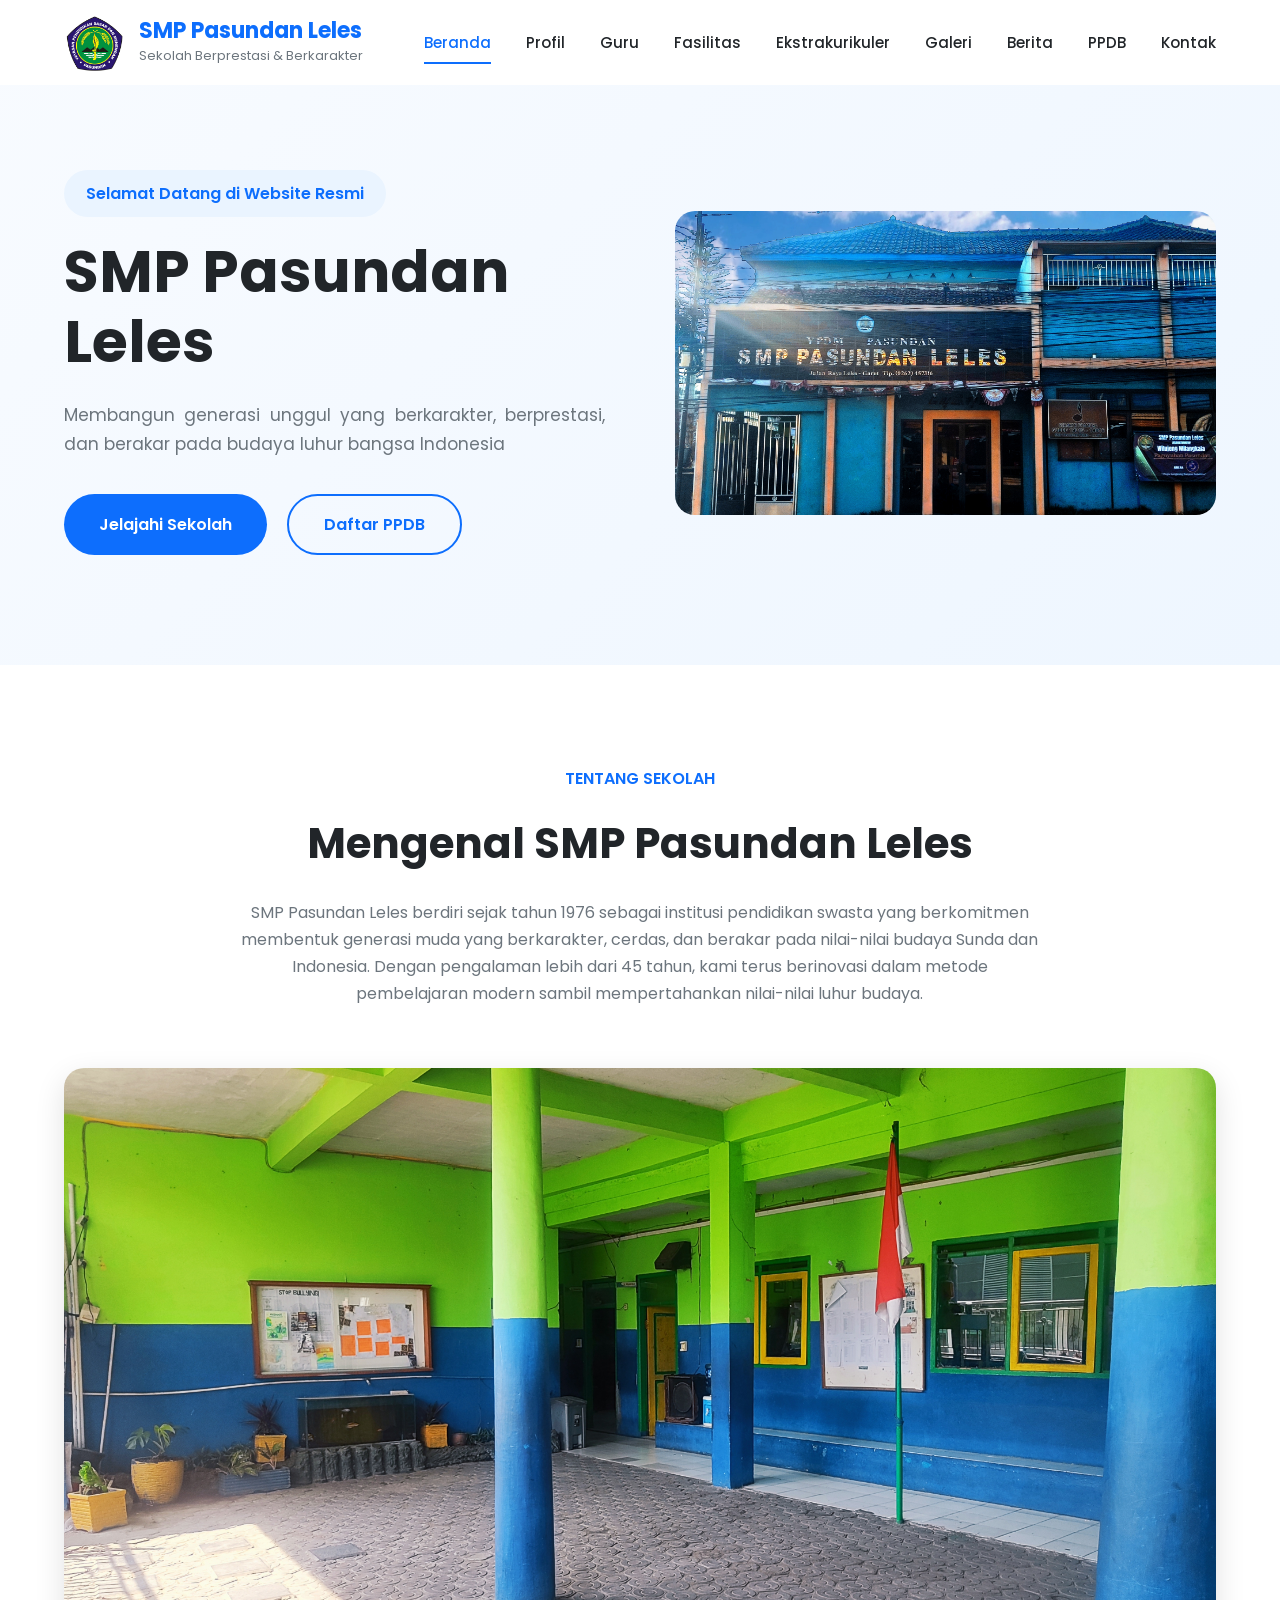
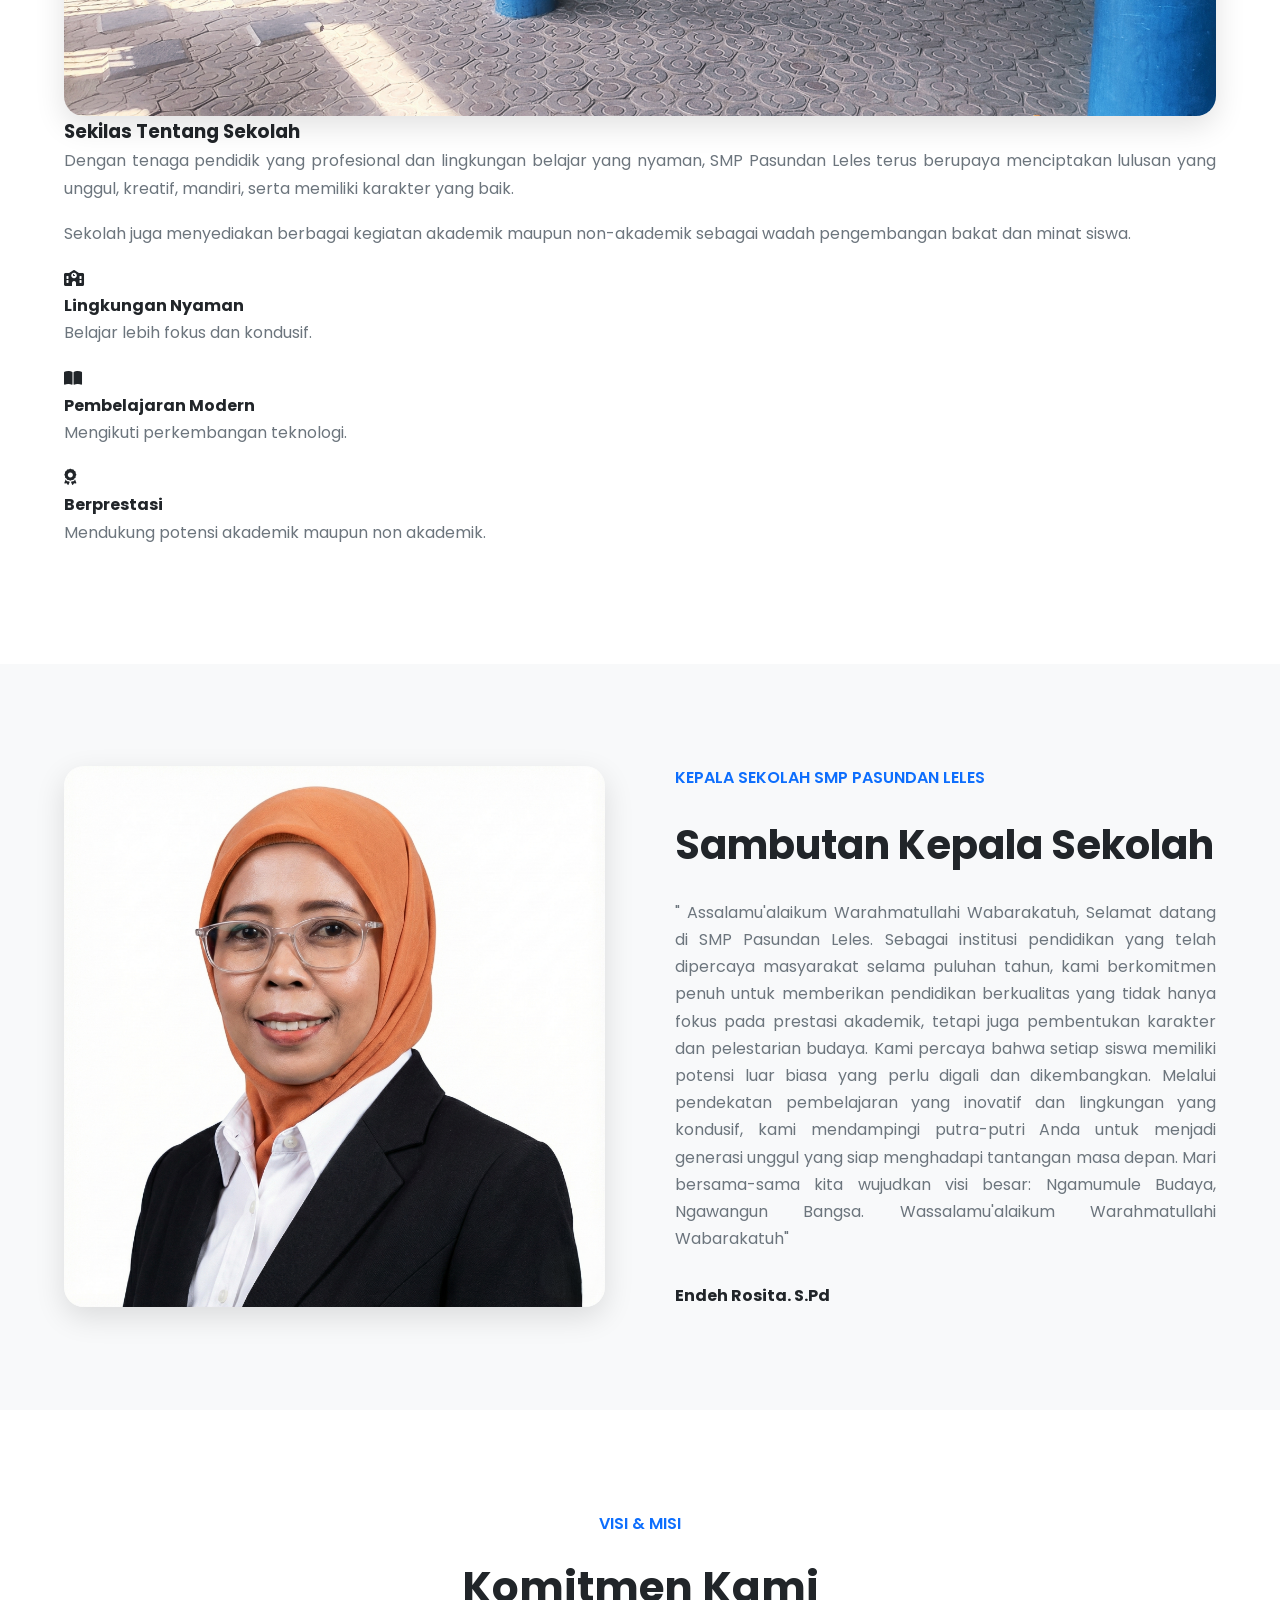
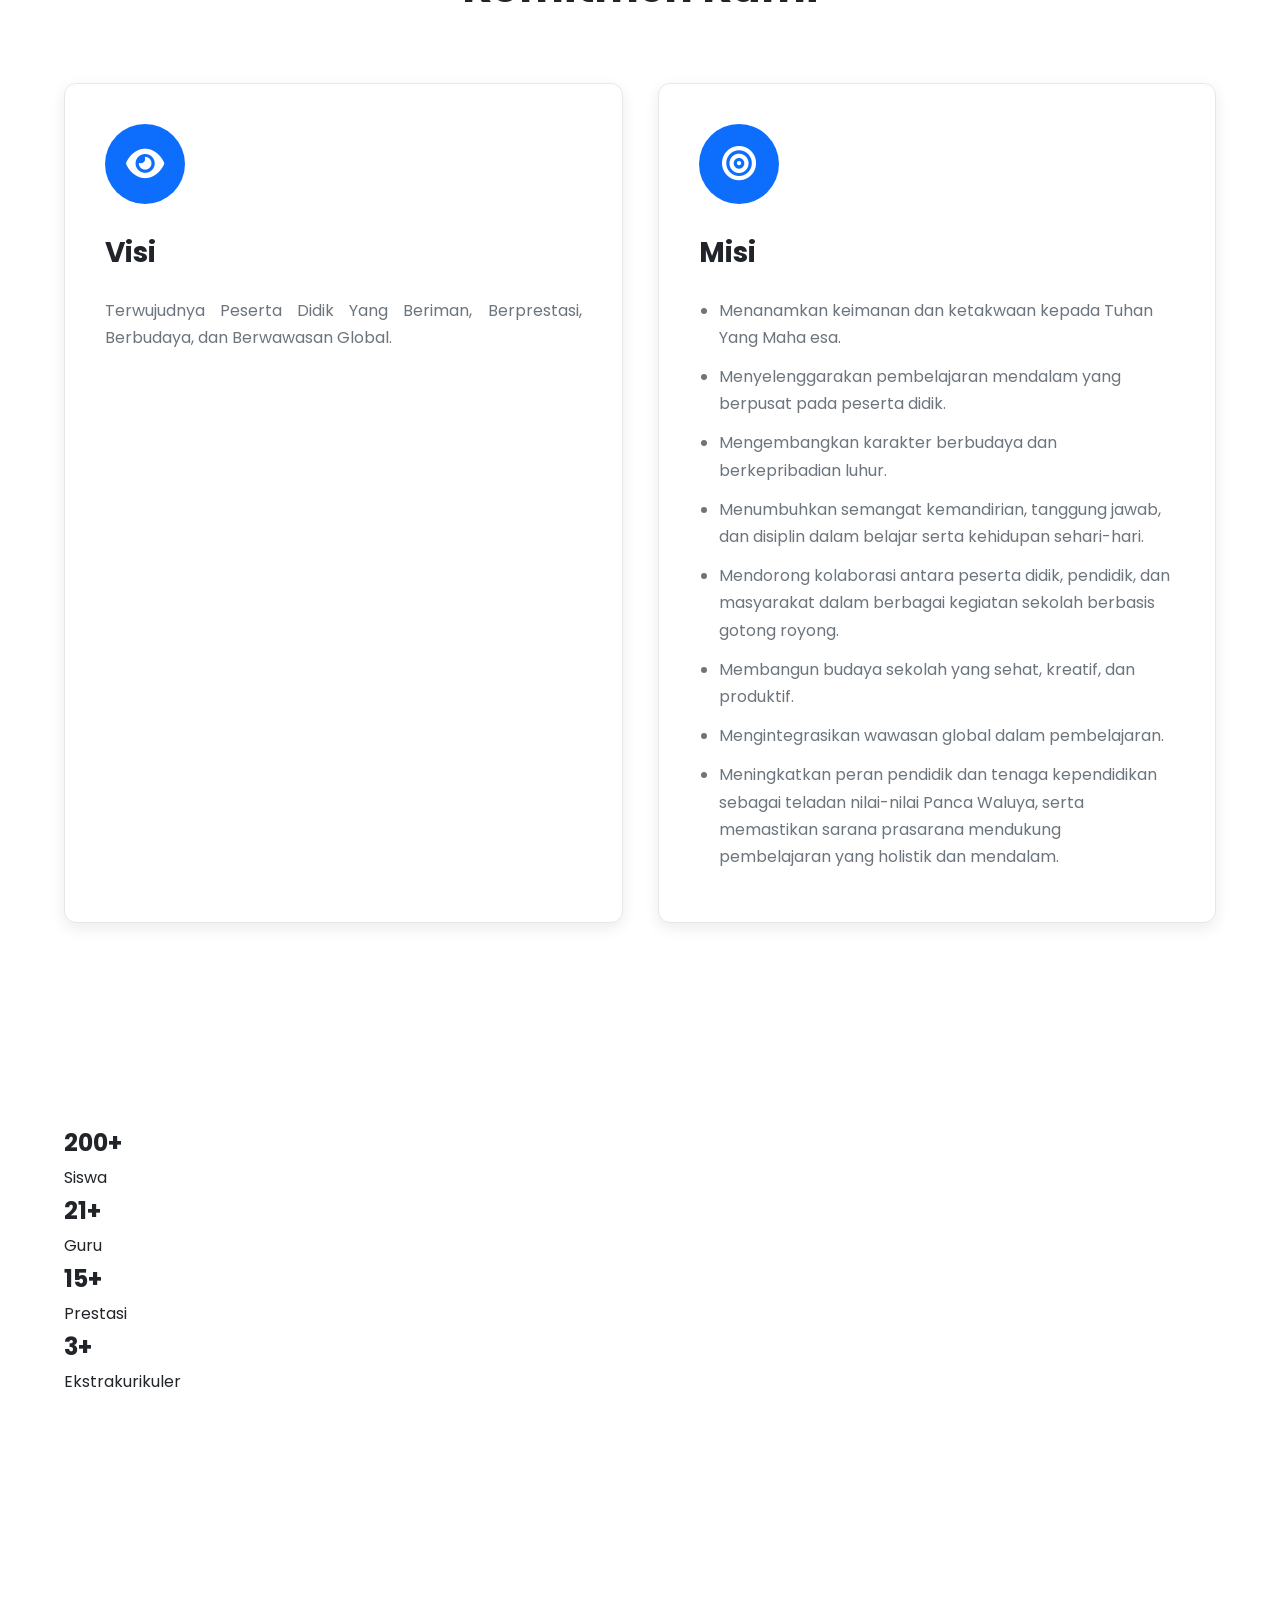
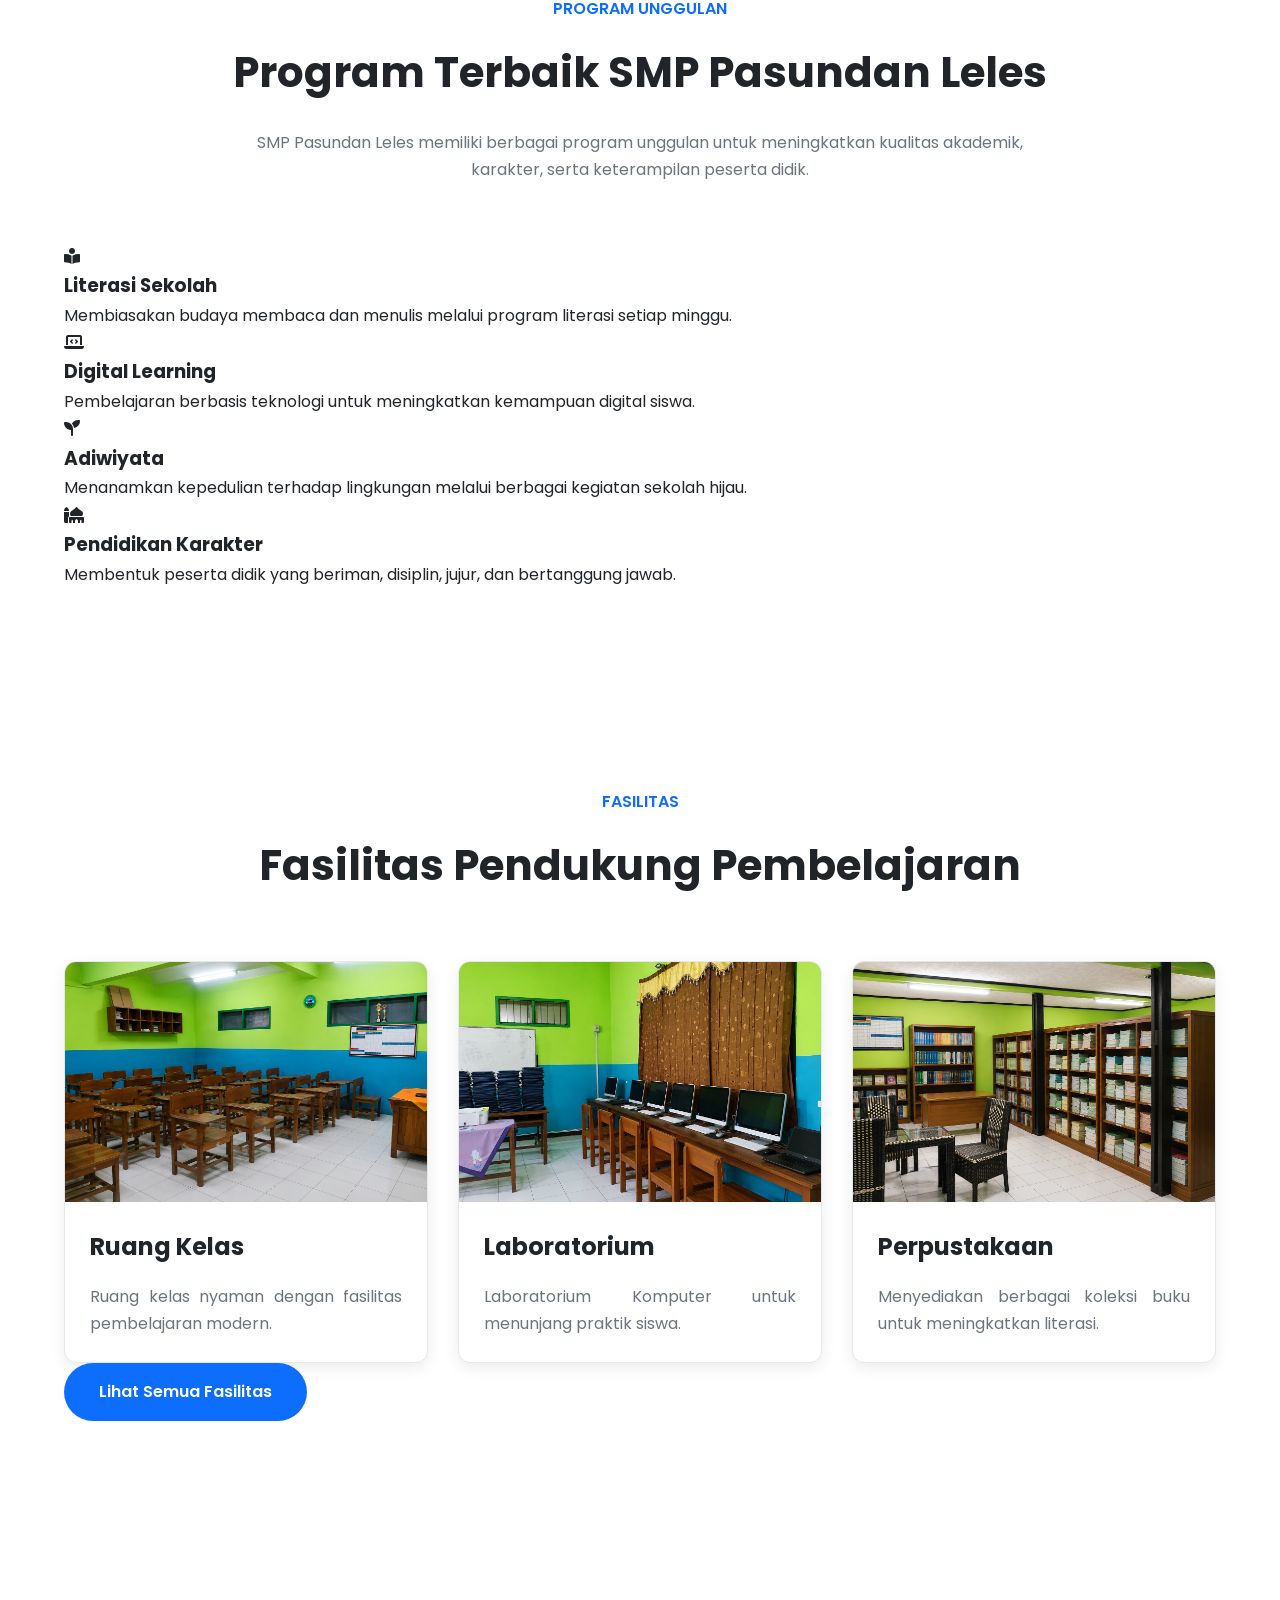
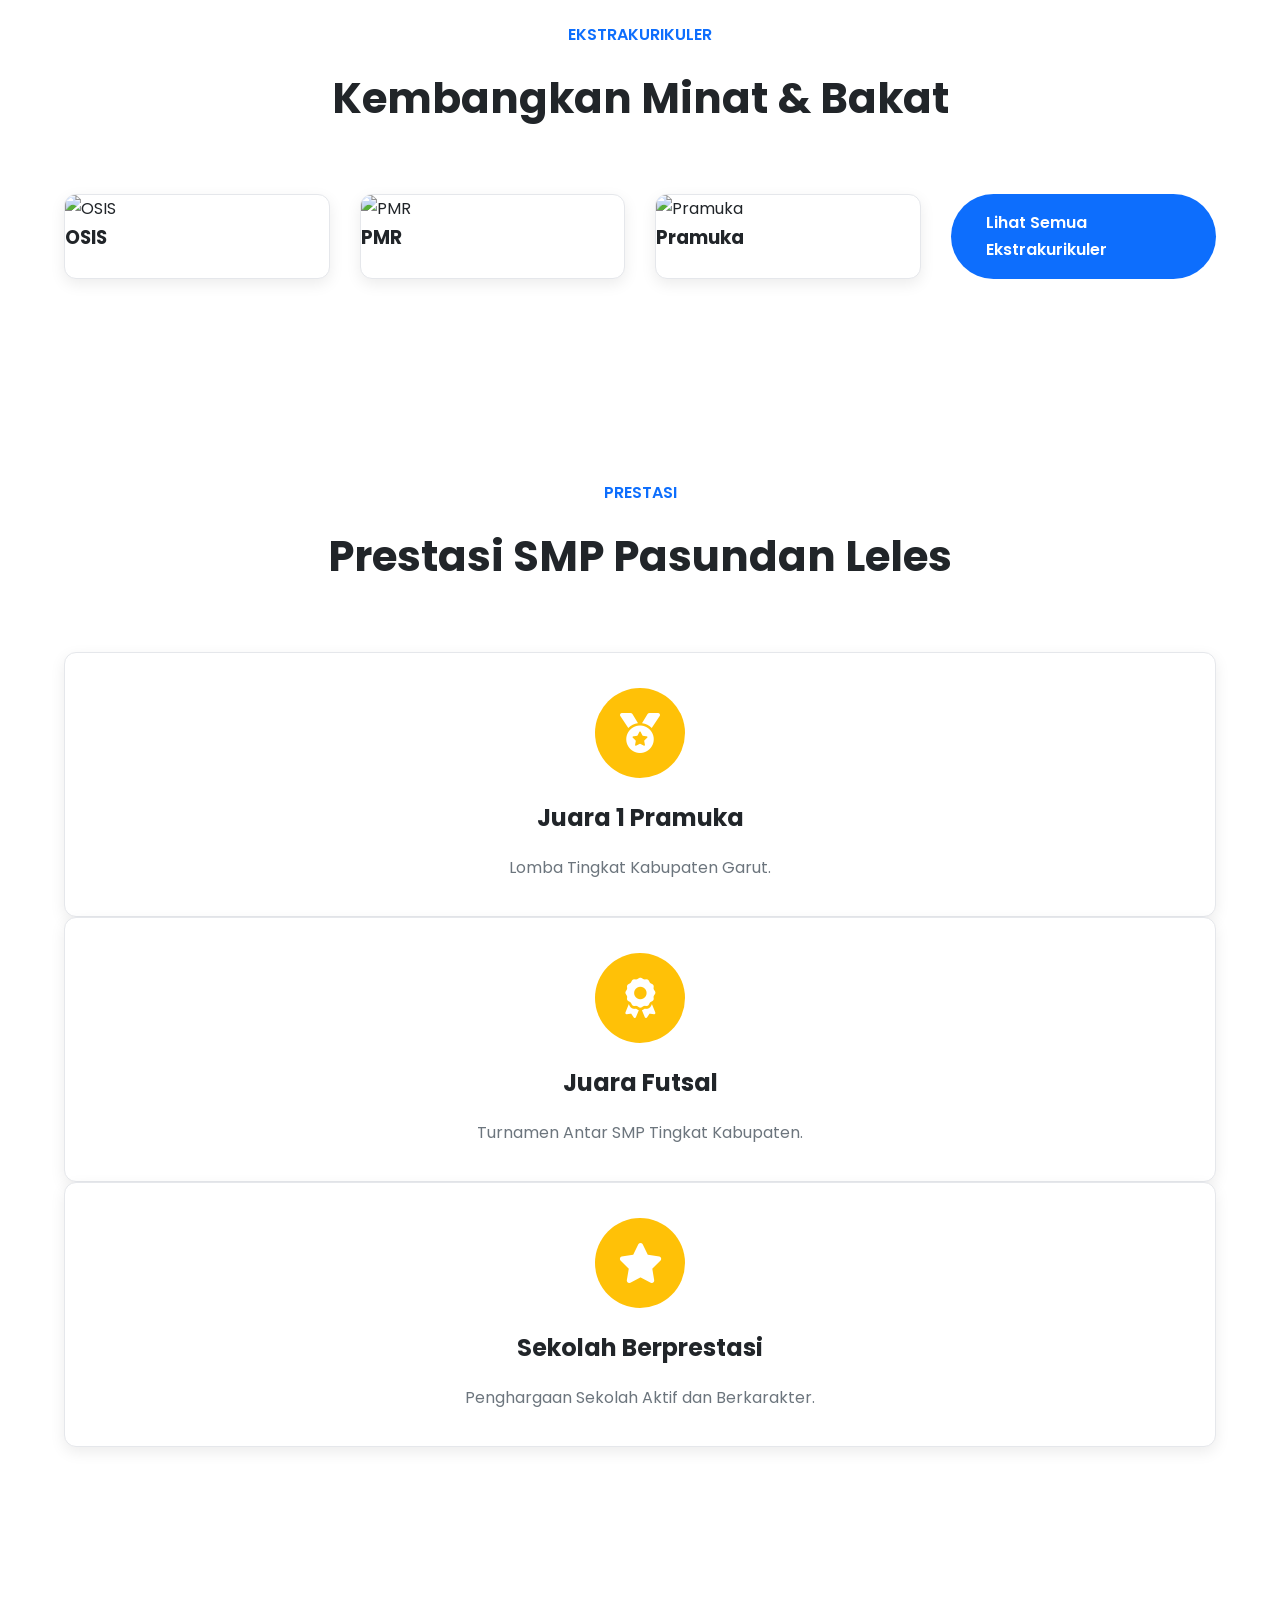
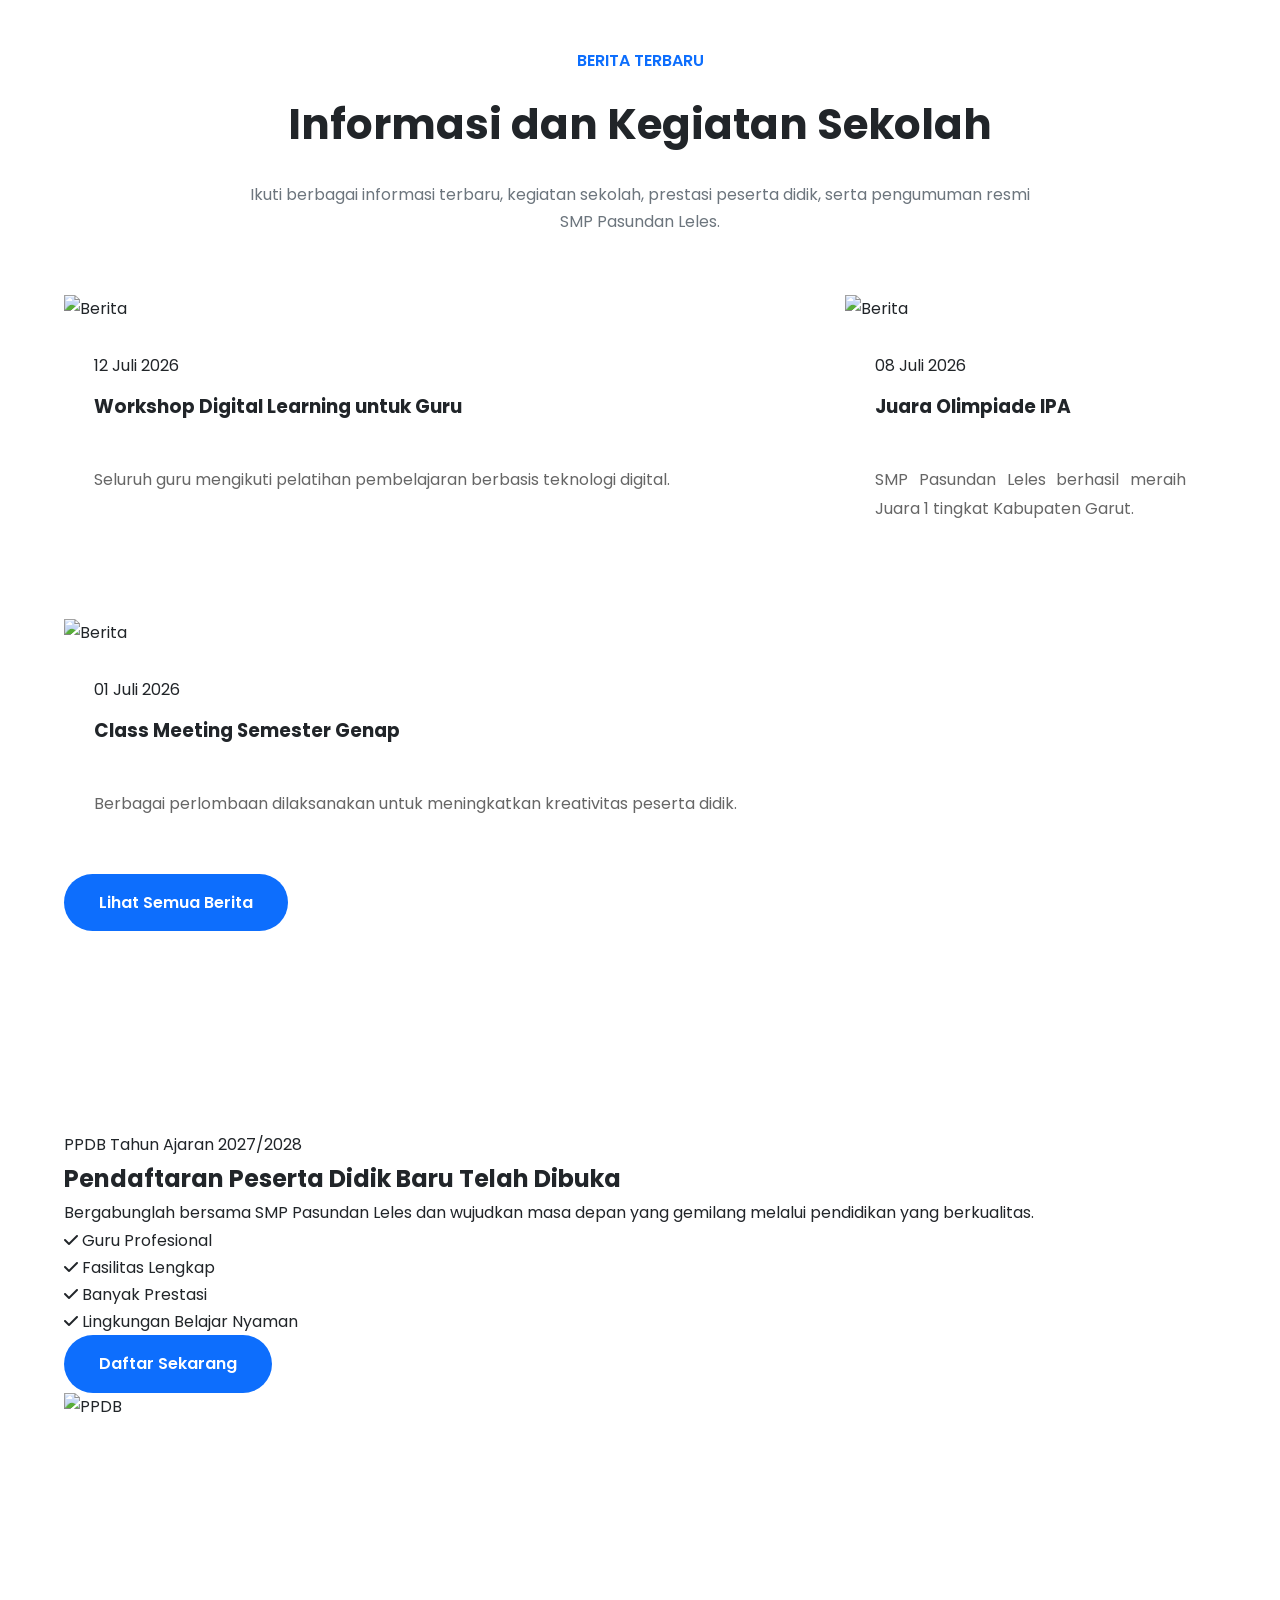
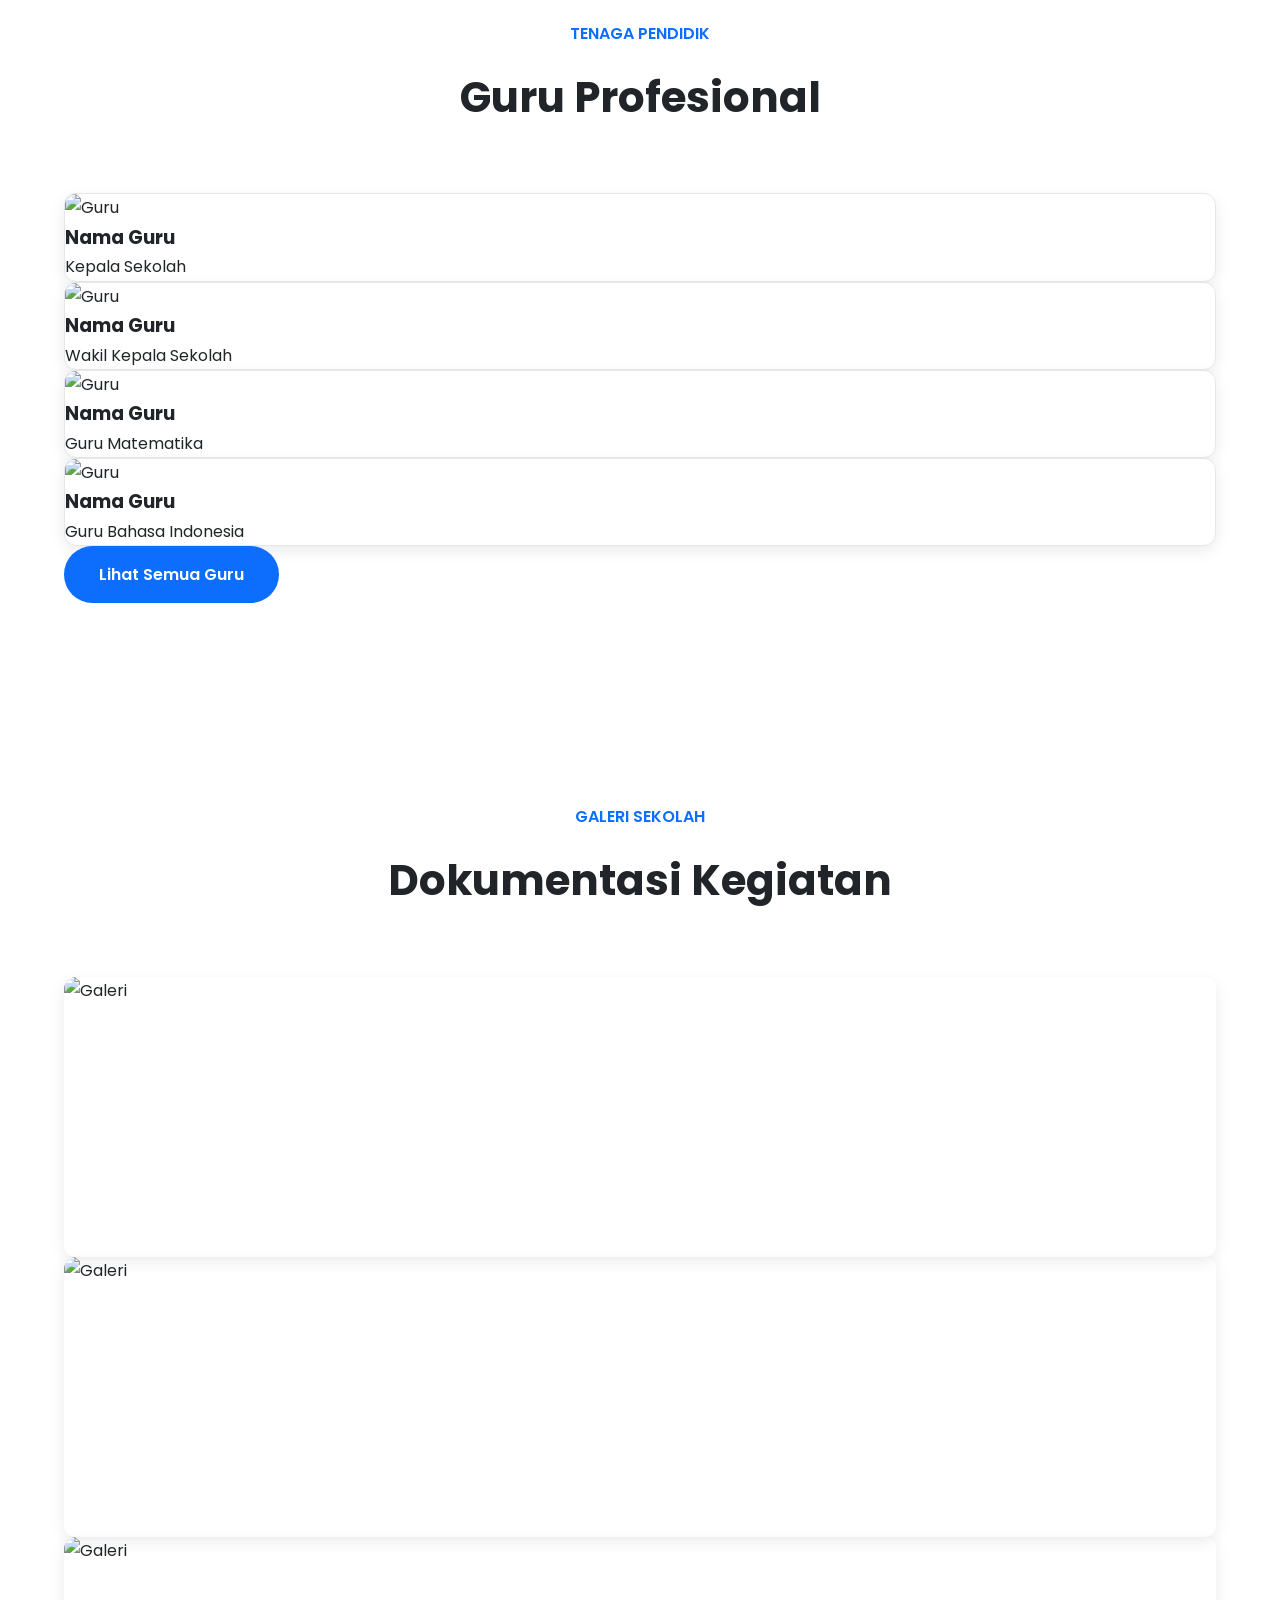
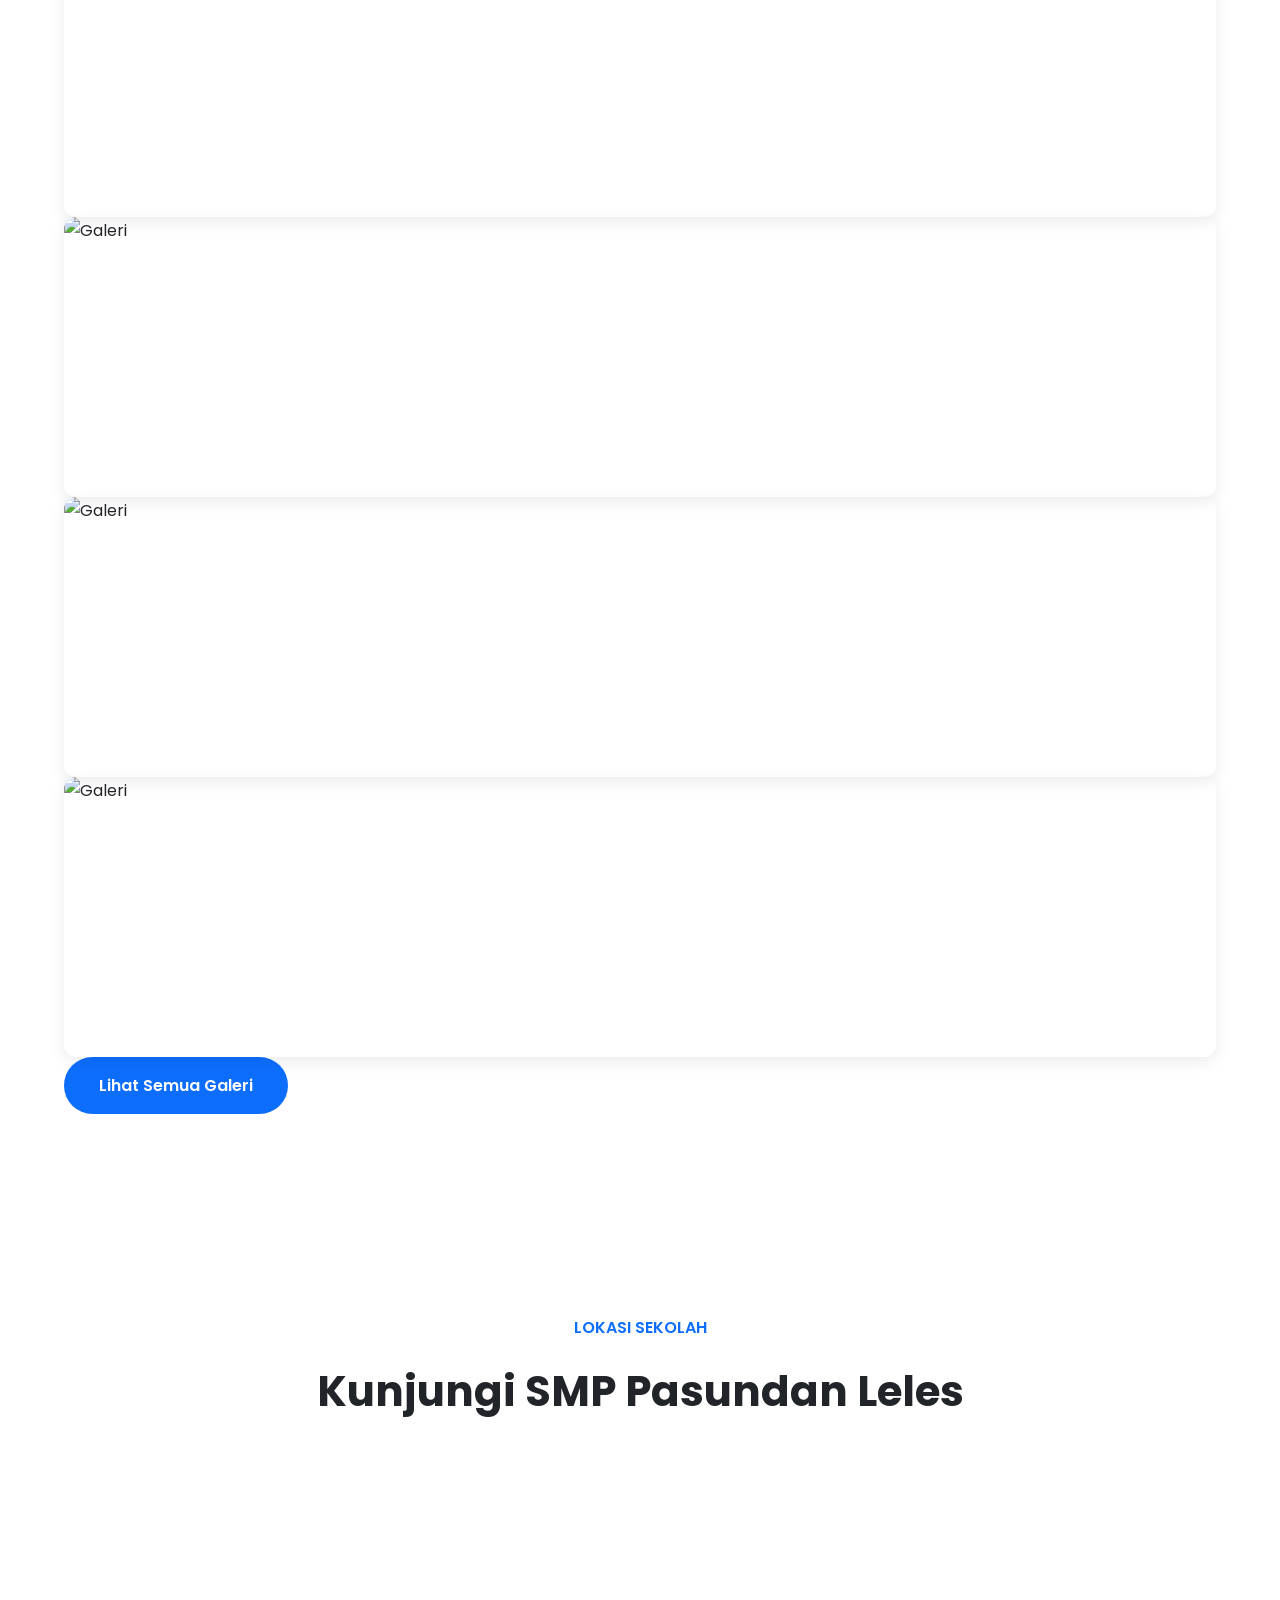
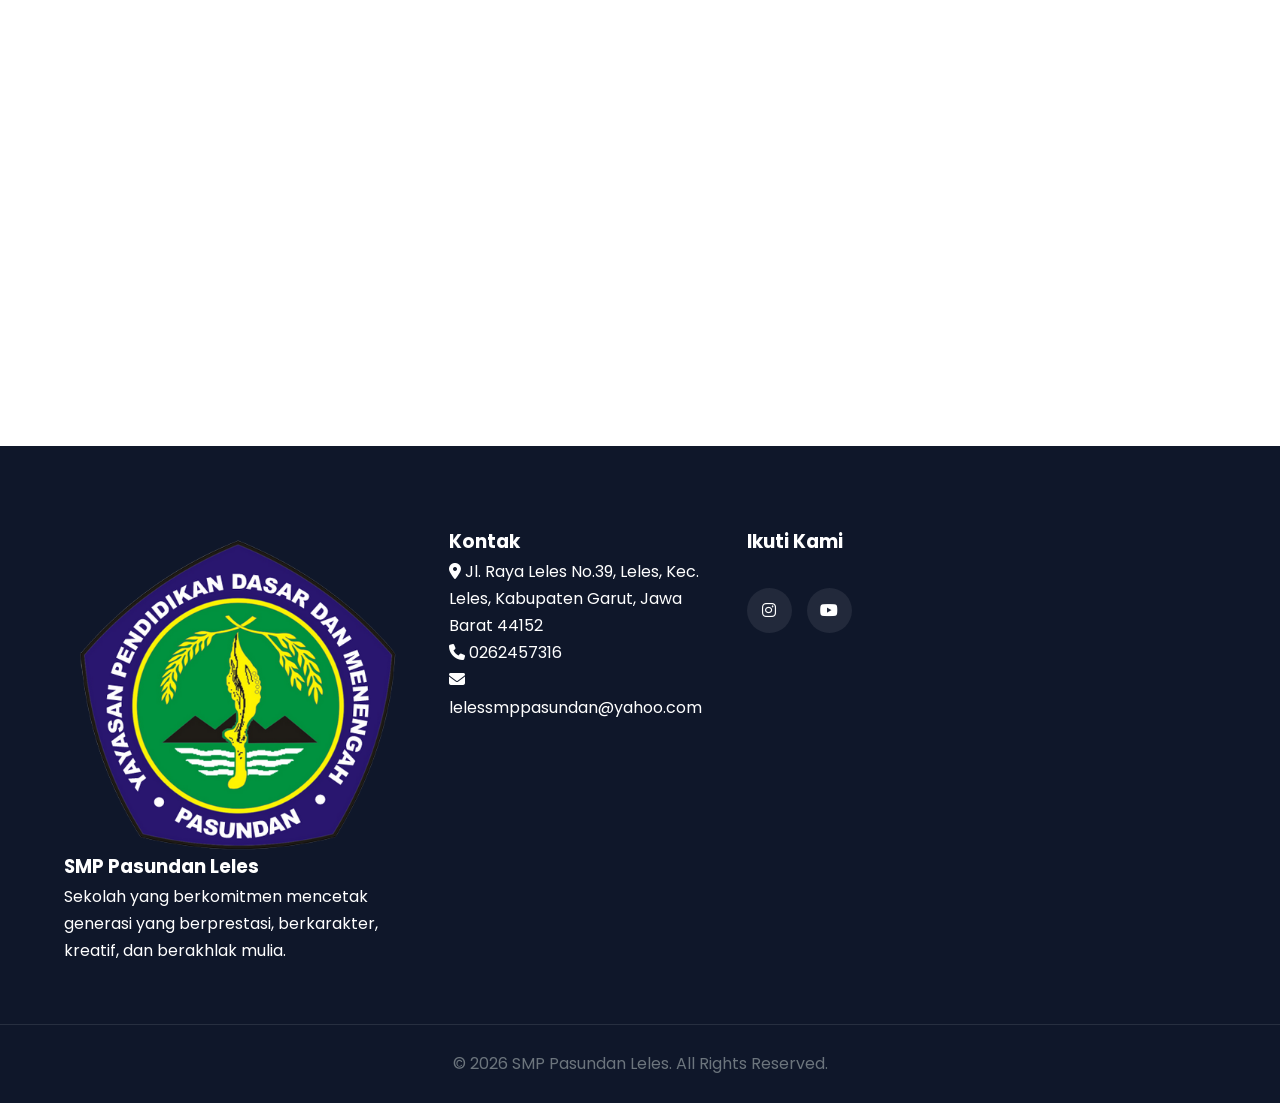
==== commit 14b39629: "Add files via upload" ====
--- a/index.html
+++ b/index.html
@@ -32,7 +32,8 @@
     <!-- ===========================================
                     GOOGLE FONT
     ============================================ -->
-
+    <link rel="icon" type="image/png" href="images/logo.png">
+    
     <link rel="preconnect"
         href="https://fonts.googleapis.com">
 
@@ -450,9 +451,8 @@
                     <h3>Visi</h3>
 
                     <p>
-
-                Visi
-                Membentuk karakter siswa yang mandiri, berakhlak mulia, berbudaya lokal dan berpengetahuan global.
+                        
+                Terwujudnya Peserta Didik Yang Beriman, Berprestasi, Berbudaya, dan Berwawasan Global.
 
                     </p>
 
@@ -466,13 +466,21 @@
 
                     <ul>
 
-                        <li>Melaksanakan kegiatan pembelajaran yang berbasis pada projek dan produk untuk membentuk karakter mandiri pada siswa.</li>
-
-                        <li>Mendorong siswa untuk membiasakan perilaku sosial yang baik sebagai wujud akhlak mulia berdasarkan syariat Islam.</li>
-
-                        <li>Melaksanakan kegiatan pembelajaran yang menekankan pada kelestarian budaya Sunda dan kearifan lokal.</li>
-
-                        <li>Mendorong pemanfaatan teknologi digital sebagai sumber belajar untuk memperluas akses informasi yang mencakup pengetahuan global.</li>
+                        <li>Menanamkan keimanan dan ketakwaan kepada Tuhan Yang Maha esa.</li>
+
+                        <li>Menyelenggarakan pembelajaran mendalam yang berpusat pada peserta didik.</li>
+
+                        <li>Mengembangkan karakter berbudaya dan berkepribadian luhur.</li>
+
+                        <li>Menumbuhkan semangat kemandirian, tanggung jawab, dan disiplin dalam belajar serta kehidupan sehari-hari.</li>
+
+                        <li>Mendorong kolaborasi antara peserta didik, pendidik, dan masyarakat dalam berbagai kegiatan sekolah berbasis gotong royong.</li>
+
+                        <li>Membangun budaya sekolah yang sehat, kreatif, dan produktif.</li>
+
+                        <li>Mengintegrasikan wawasan global dalam pembelajaran.</li>
+
+                        <li>Meningkatkan peran pendidik dan tenaga kependidikan sebagai teladan nilai-nilai Panca Waluya, serta memastikan sarana prasarana mendukung pembelajaran yang holistik dan mendalam.</li>
 
                     </ul>
 
@@ -765,16 +773,7 @@
 
                     <h3>Pramuka</h3>
 
-                </div>
-
-                <div class="extra-card">
-
-                    <img src="images/futsal.jpg"
-                        alt="Futsal">
-
-                    <h3>Futsal</h3>
-
-                </div>
+                
 
             </div>
 
@@ -920,12 +919,6 @@
 
                         </p>
 
-                        <a href="berita.html">
-
-                            Baca Selengkapnya
-
-                        </a>
-
                     </div>
 
                 </div>
@@ -959,12 +952,6 @@
 
                         </p>
 
-                        <a href="berita.html">
-
-                            Baca Selengkapnya
-
-                        </a>
-
                     </div>
 
                 </div>
@@ -997,12 +984,6 @@
                             kreativitas peserta didik.
 
                         </p>
-
-                        <a href="berita.html">
-
-                            Baca Selengkapnya
-
-                        </a>
 
                     </div>
 
--- a/css/style.css
+++ b/css/style.css
@@ -6,6 +6,15 @@
 /*==================================================
                 GOOGLE FONT
 ==================================================*/
+html,
+body{
+    overflow-x:hidden;
+    width:100%;
+}
+
+*{
+    box-sizing:border-box;
+}
 
 @import url('https://fonts.googleapis.com/css2?family=Poppins:wght@300;400;500;600;700;800&display=swap');
 
@@ -3757,47 +3766,26 @@
 =========================================*/
 
 .footer-logo{
-
-    display:flex;
-
-    align-items:center;
-
+    flex-direction:column;
+    text-align:center;
     gap:15px;
-
-    margin-bottom:20px;
-
 }
 
 .footer-logo img{
-
-    width:65px;
-
-}
-
+    width:100px;
+    height:100px;
+}
 .footer-logo h2{
-
     font-size:26px;
-
-    color:#fff;
-
 }
 
 .footer-logo span{
-
-    color:#CBD5E1;
-
     font-size:14px;
-
 }
 
 .footer-about p{
-
-    color:#CBD5E1;
-
-    line-height:1.8;
-
-    text-align:justify;
-
+    text-align:center;
+    margin-top:15px;
 }
 
 
@@ -4476,131 +4464,209 @@
                 MOBILE
 =========================================*/
 
-@media(max-width:768px){
-
-section{
-
-    padding:70px 0;
-
-}
-
-.hero{
-
-    padding-top:140px;
-
-}
-
-.page-banner{
-
-    padding-top:140px;
-
-}
-
-.hero-content h1{
-
-    font-size:38px;
-
-}
-
-.page-banner-content h1{
-
-    font-size:40px;
-
-}
-
-.section-header h2{
-
-    font-size:32px;
-
-}
-
-.section-header p{
-
-    width:100%;
-
-}
-
-.about-content h2,
-
-.principal-content h2,
-
-.history-content h2,
-
-.facility-description h2{
-
-    font-size:32px;
-
-}
-
-.teacher-grid,
-
-.extra-wrapper,
-
-.facility-wrapper,
-
-.gallery-grid,
-
-.statistics-wrapper,
-
-.gallery-stat-wrapper{
-
+@media (max-width:768px){
+
+    section{
+        padding:70px 0;
+    }
+
+    .container,
+    .contact-container,
+    .ppdb-container{
+        width:100%;
+        max-width:100%;
+        padding-left:20px;
+        padding-right:20px;
+    }
+
+    /* ================= MENU ================= */
+
+    .mobile-menu{
+        height:100vh;
+        overflow-y:auto;
+        -webkit-overflow-scrolling:touch;
+    }
+
+    .mobile-menu ul{
+        padding-bottom:40px;
+    }
+
+    /* ================= HERO ================= */
+
+    .hero{
+        padding-top:140px;
+    }
+
+    .page-banner{
+        padding-top:140px;
+    }
+
+    .hero-content h1{
+        font-size:38px;
+    }
+
+    .page-banner-content h1{
+        font-size:40px;
+    }
+
+    .section-header h2{
+        font-size:32px;
+    }
+
+    .section-header p{
+        width:100%;
+    }
+
+    .about-content h2,
+    .principal-content h2,
+    .history-content h2,
+    .facility-description h2{
+        font-size:32px;
+    }
+
+    /* ================= GRID ================= */
+
+    .teacher-grid,
+    .extra-wrapper,
+    .facility-wrapper,
+    .gallery-grid,
+    .statistics-wrapper,
+    .gallery-stat-wrapper,
+    .vision-wrapper,
+    .flow-wrapper,
+    .contact-wrapper,
+    .requirement-wrapper{
+        grid-template-columns:1fr;
+    }
+
+    .contact-wrapper,
+    .requirement-wrapper{
+        gap:30px;
+    }
+
+    .principal-card{
+        grid-template-columns:1fr;
+        text-align:center;
+    }
+
+    /* ================= PPDB ================= */
+
+    .ppdb-info{
+        grid-template-columns:1fr;
+    }
+
+    .ppdb-hero{
+        padding:50px 25px;
+    }
+
+    .ppdb-hero h2{
+        font-size:34px;
+    }
+
+    .ppdb-cta{
+        padding:40px 25px;
+    }
+
+    .ppdb-cta h2{
+        font-size:30px;
+    }
+
+    /* ================= CONTACT ================= */
+
+    .contact-form{
+        padding:25px;
+    }
+
+    .contact-map iframe{
+        width:100%;
+        height:300px;
+        display:block;
+    }
+
+    /* ================= FOOTER ================= */
+
+    /* ================= FOOTER ================= */
+
+.footer-wrapper{
     grid-template-columns:1fr;
-
-}
-
-.vision-wrapper{
-
-    grid-template-columns:1fr;
-
-}
-
-.principal-card{
-
-    grid-template-columns:1fr;
-
+    gap:40px;
     text-align:center;
-
-}
-
-.footer-wrapper{
-
-    grid-template-columns:1fr;
-
+}
+
+.footer-logo{
+    flex-direction:column;
+    justify-content:center;
+    align-items:center;
+    gap:12px;
+    margin-bottom:15px;
+}
+
+.footer-logo img{
+    width:90px;
+    height:90px;
+    object-fit:contain;
+}
+
+.footer-logo h2{
+    font-size:24px;
+    line-height:1.3;
+    margin-bottom:5px;
+}
+
+.footer-logo span{
+    font-size:13px;
+}
+
+.footer-about p{
+    margin-top:15px;
+    text-align:center;
+    font-size:15px;
+    line-height:1.8;
+}
+
+.footer-links{
+    align-items:center;
+}
+
+.footer-contact{
+    align-items:center;
+}
+
+.footer-contact li{
+    justify-content:center;
+    text-align:center;
+}
+
+.footer-social{
+    justify-content:center;
 }
 
 .footer-bottom{
-
+    display:flex;
     flex-direction:column;
-
+    align-items:center;
+    justify-content:center;
+    gap:10px;
     text-align:center;
-    justify-content: center;
-
-}
-
-.flow-wrapper{
-
-    grid-template-columns:1fr;
-
-}
-
-.training-table{
-
-    display:block;
-
-    overflow-x:auto;
-
-}
-
-.schedule-table{
-
-    display:block;
-
-    overflow-x:auto;
-
-}
-
-}
-
+}
+
+    /* ================= TABLE ================= */
+
+    .training-table,
+    .schedule-table{
+        display:block;
+        overflow-x:auto;
+        white-space:nowrap;
+    }
+
+    /* ================= IMAGE ================= */
+
+    img,
+    iframe{
+        max-width:100%;
+        height:auto;
+    }
+}
 
 
 /*=========================================
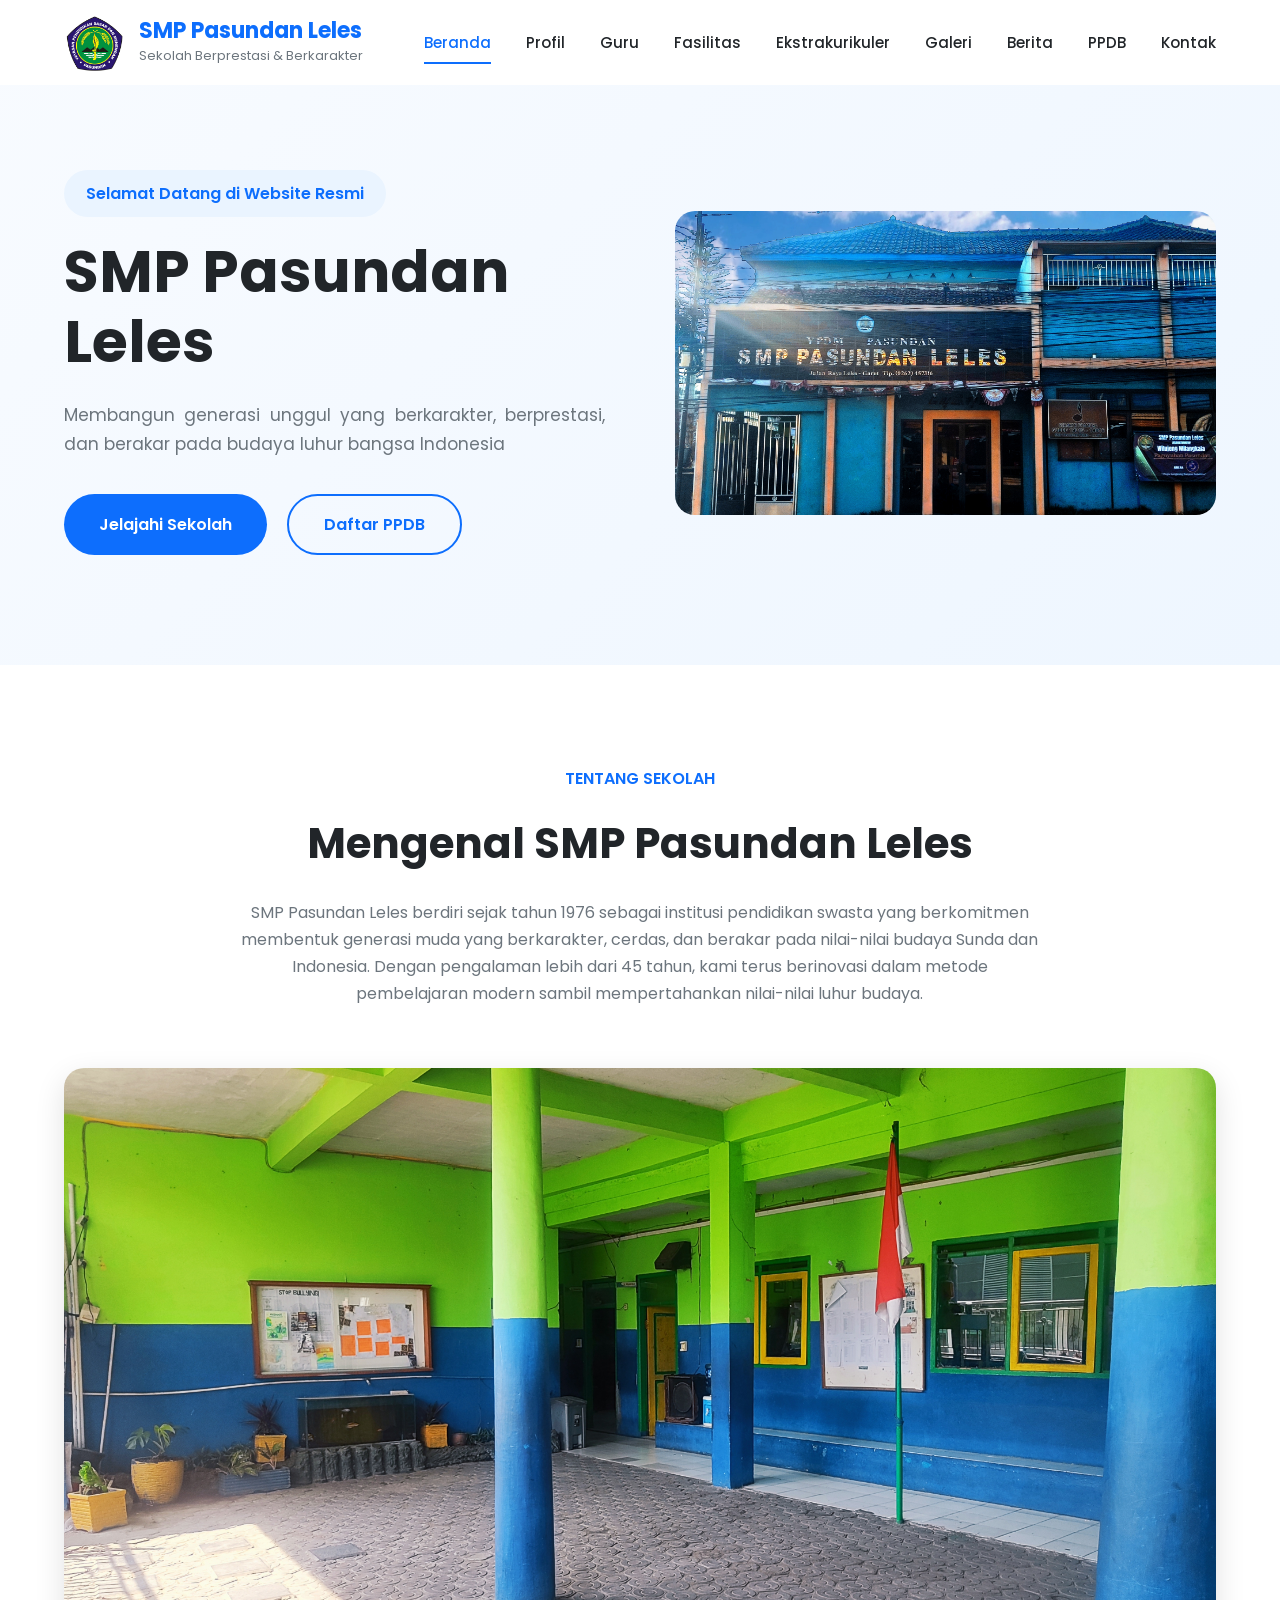
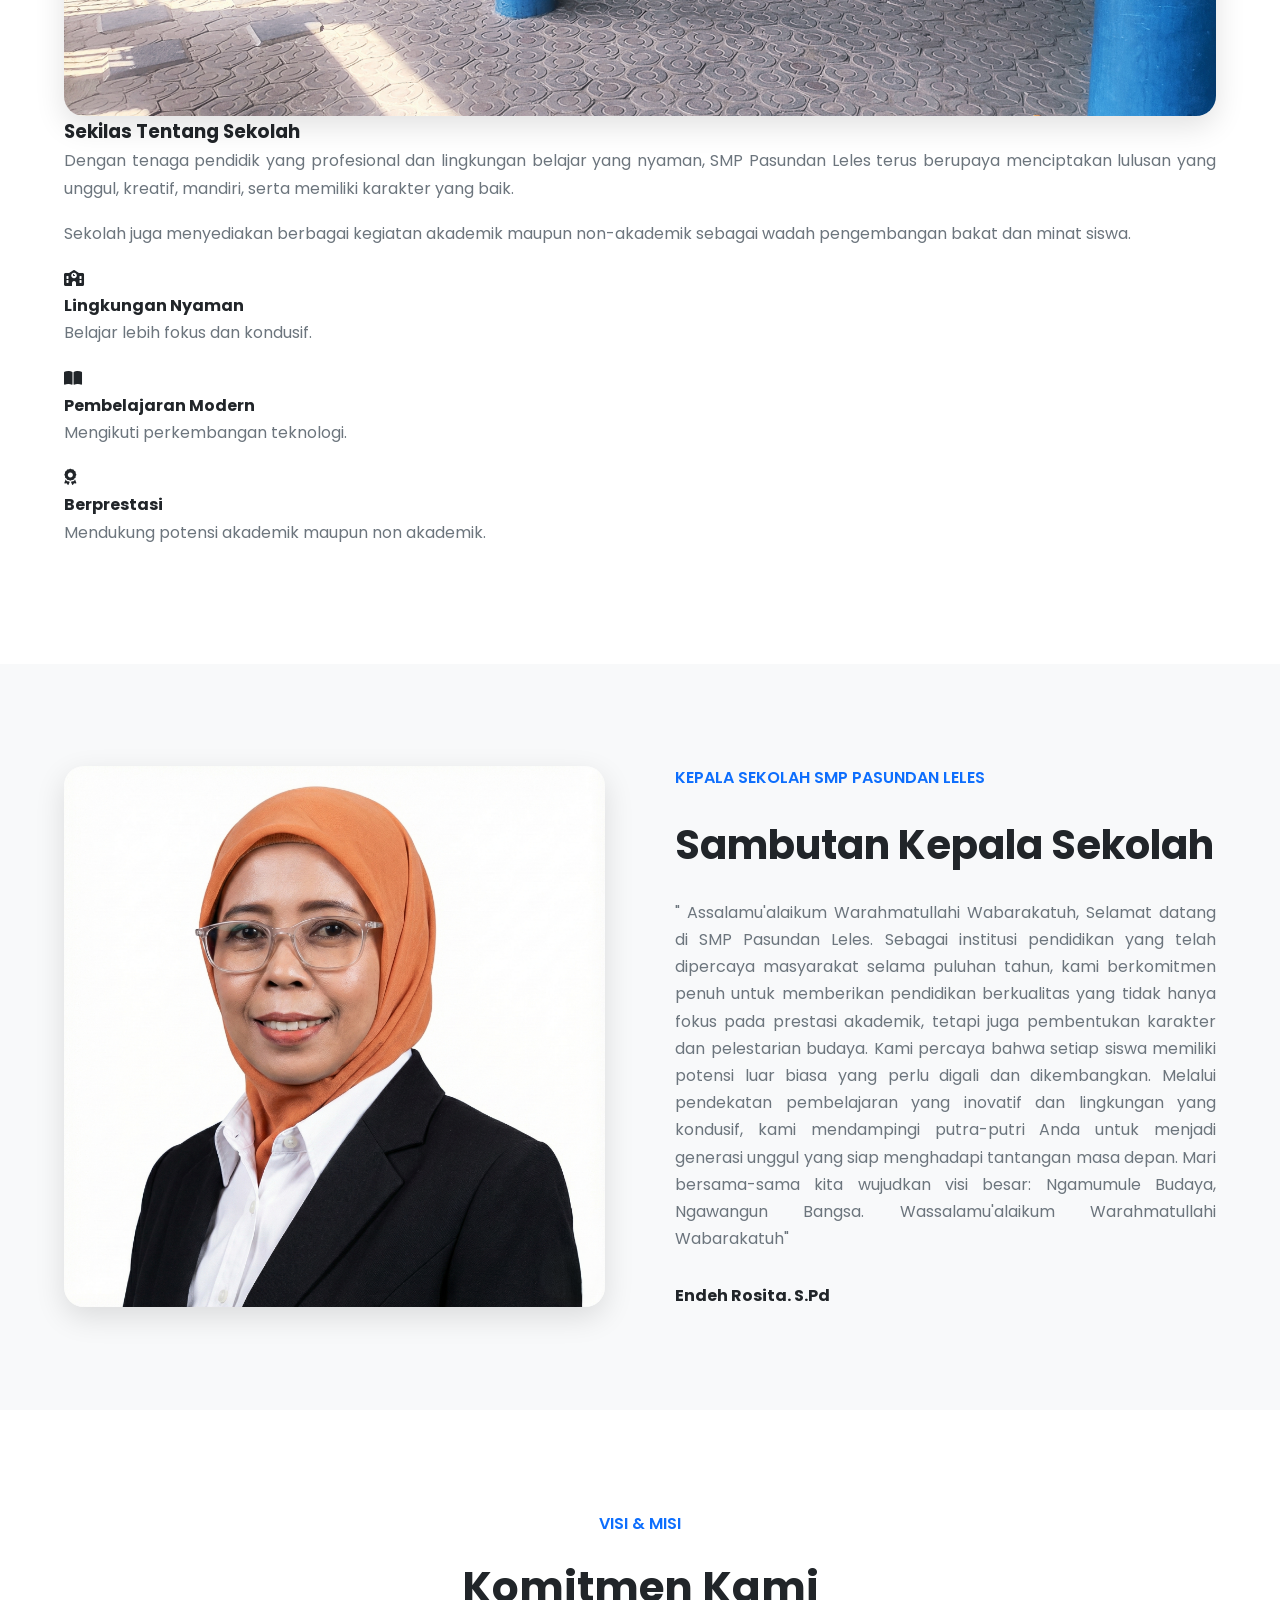
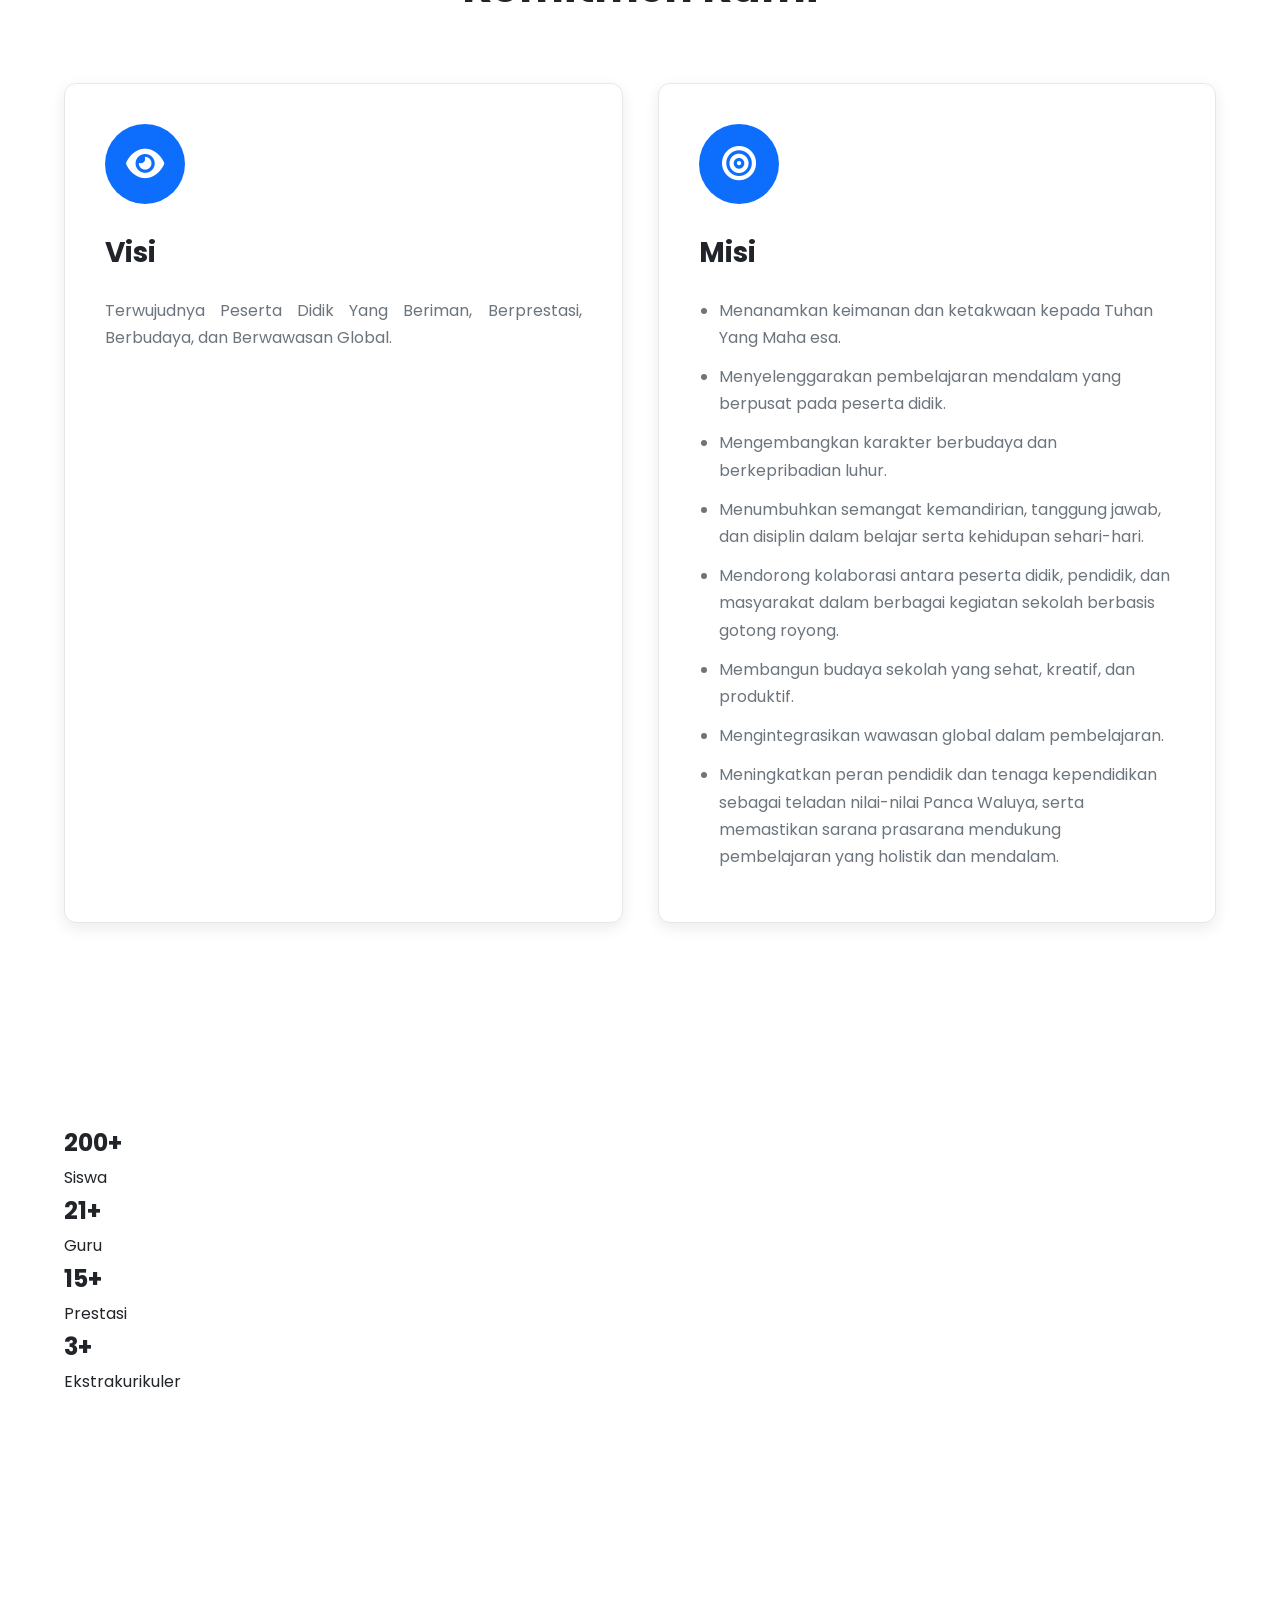
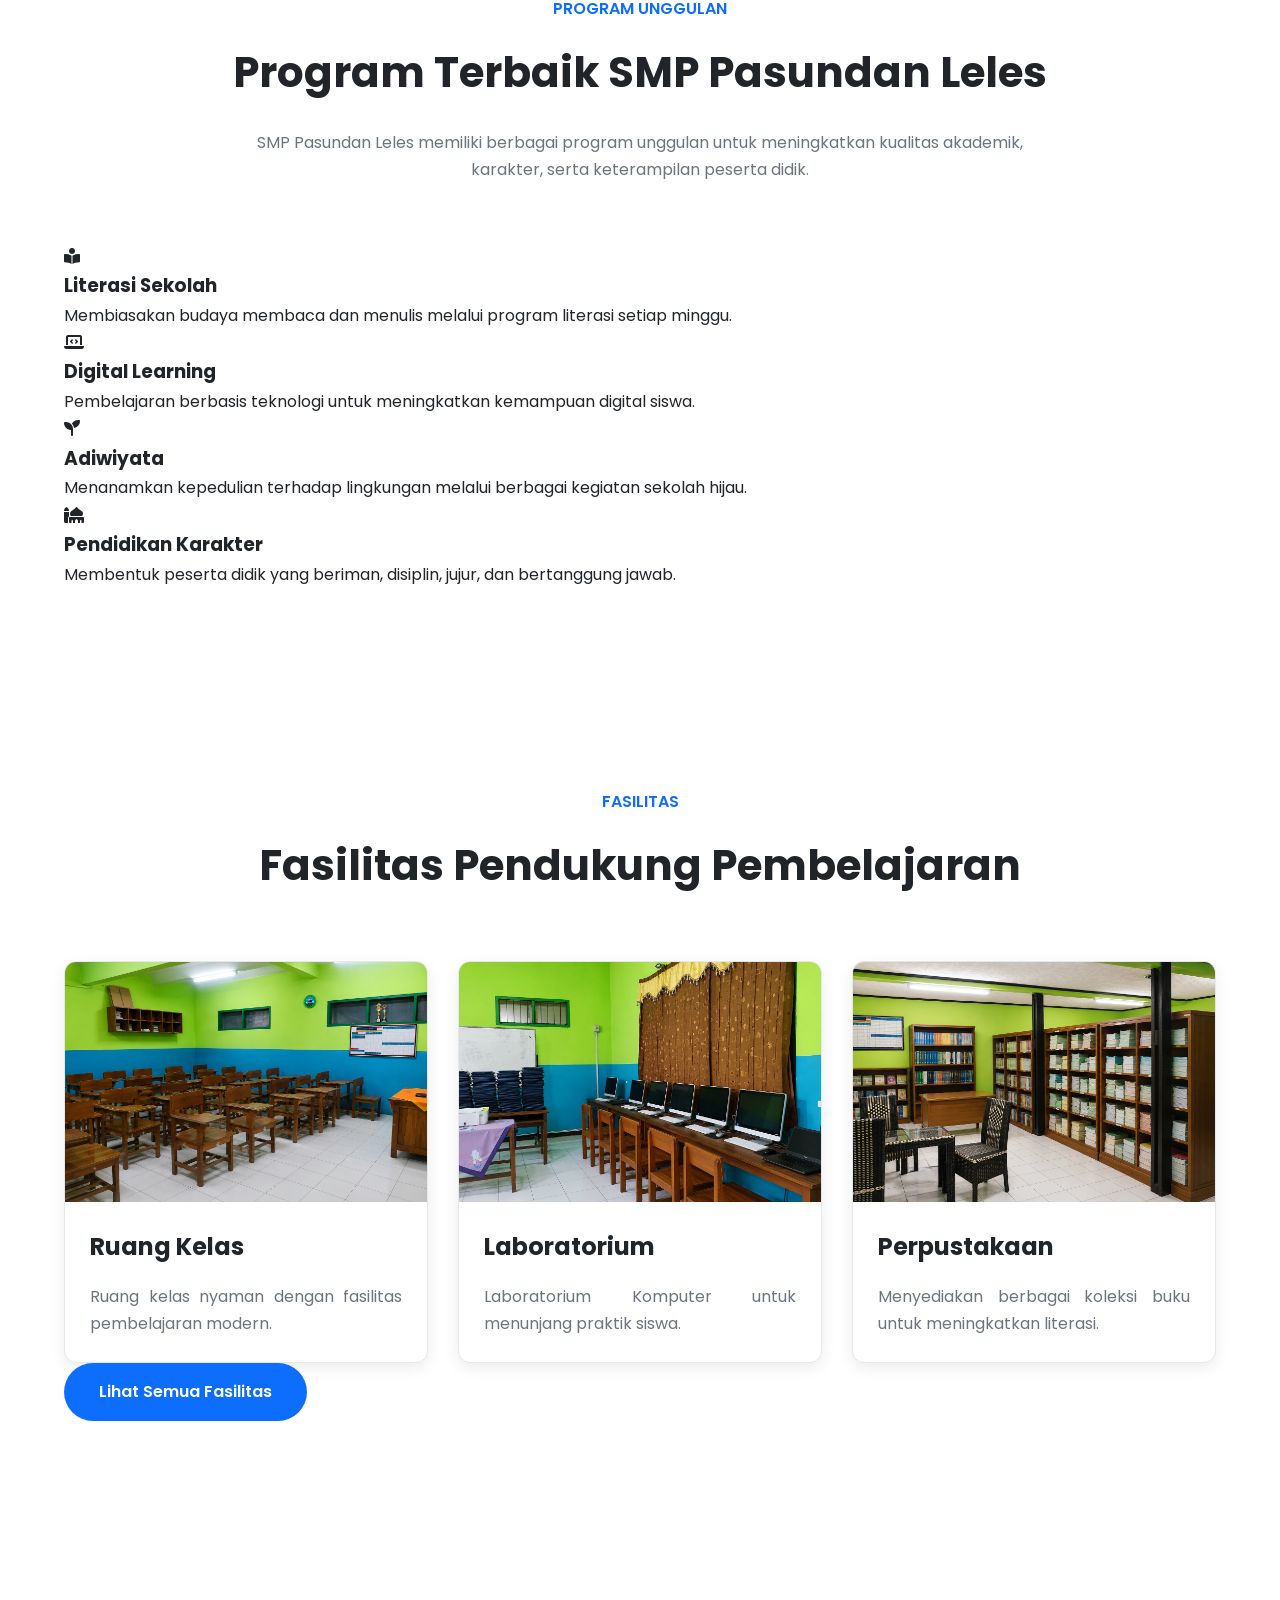
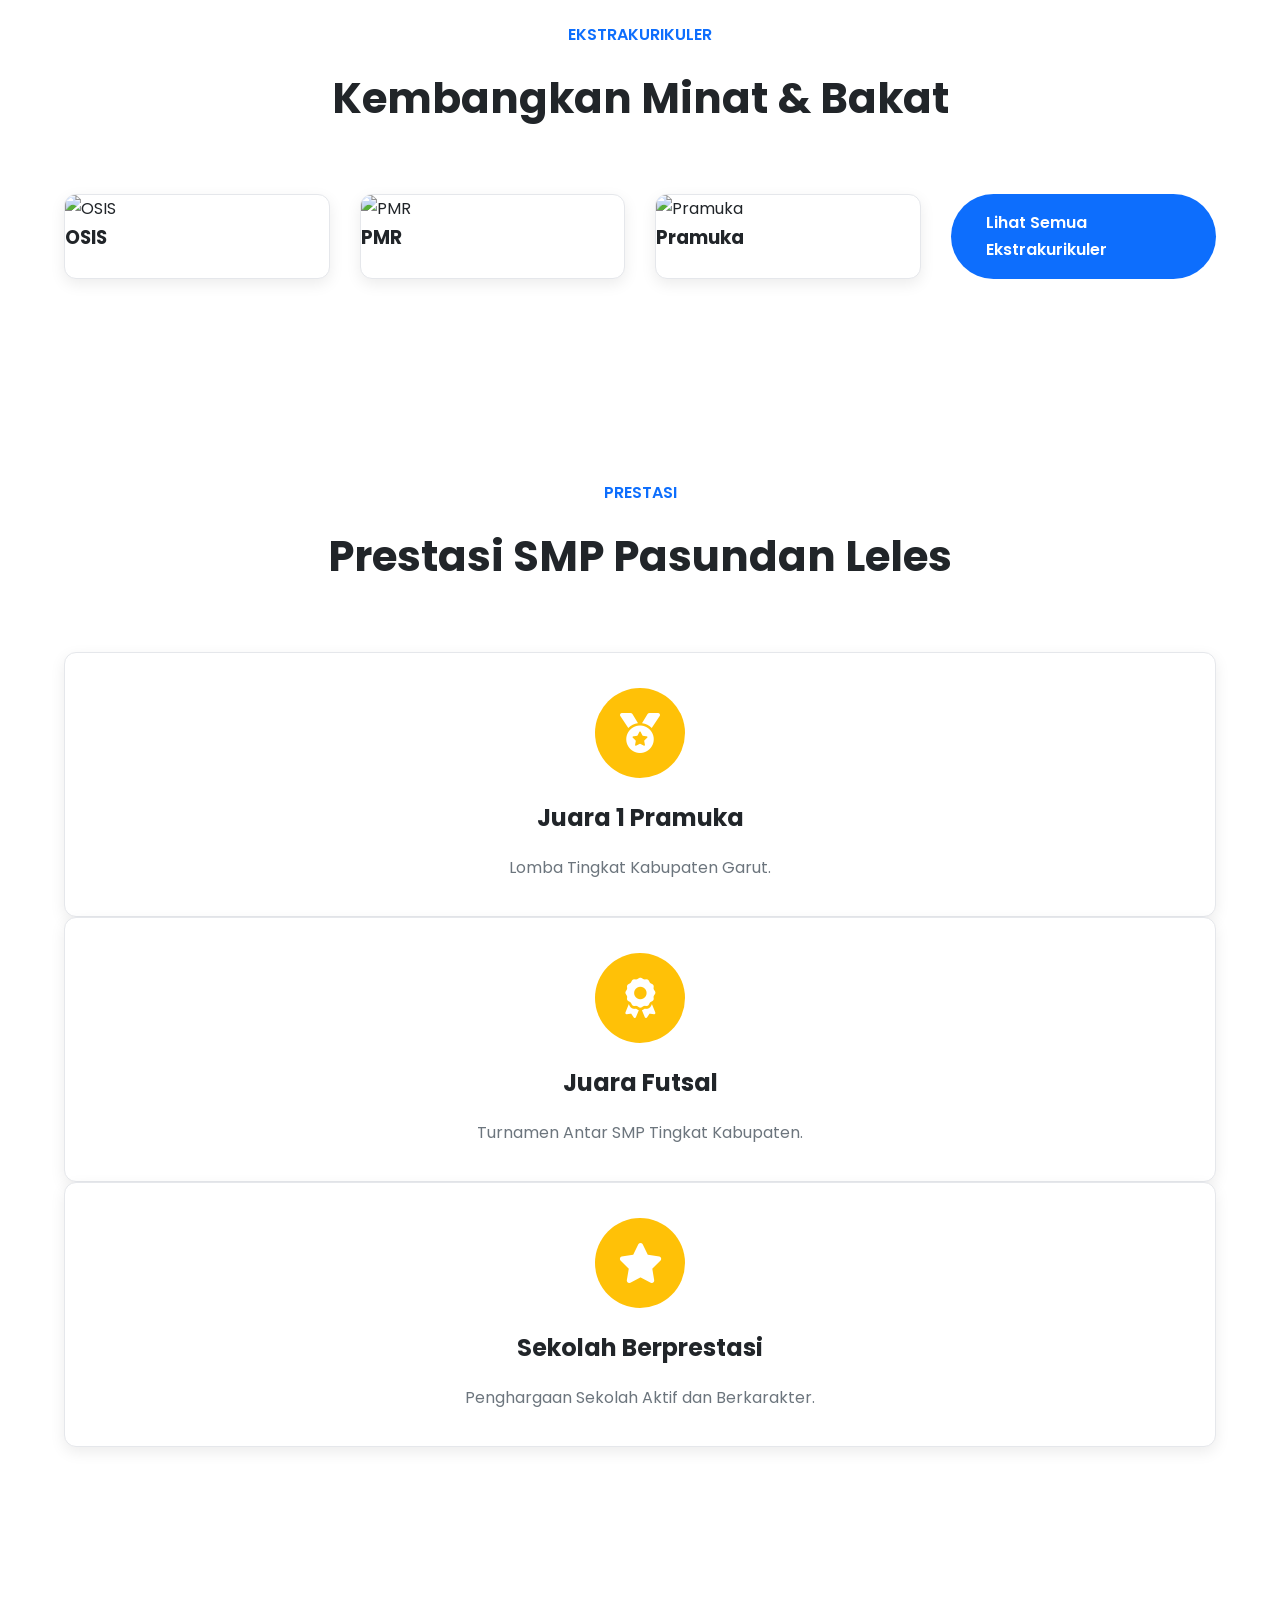
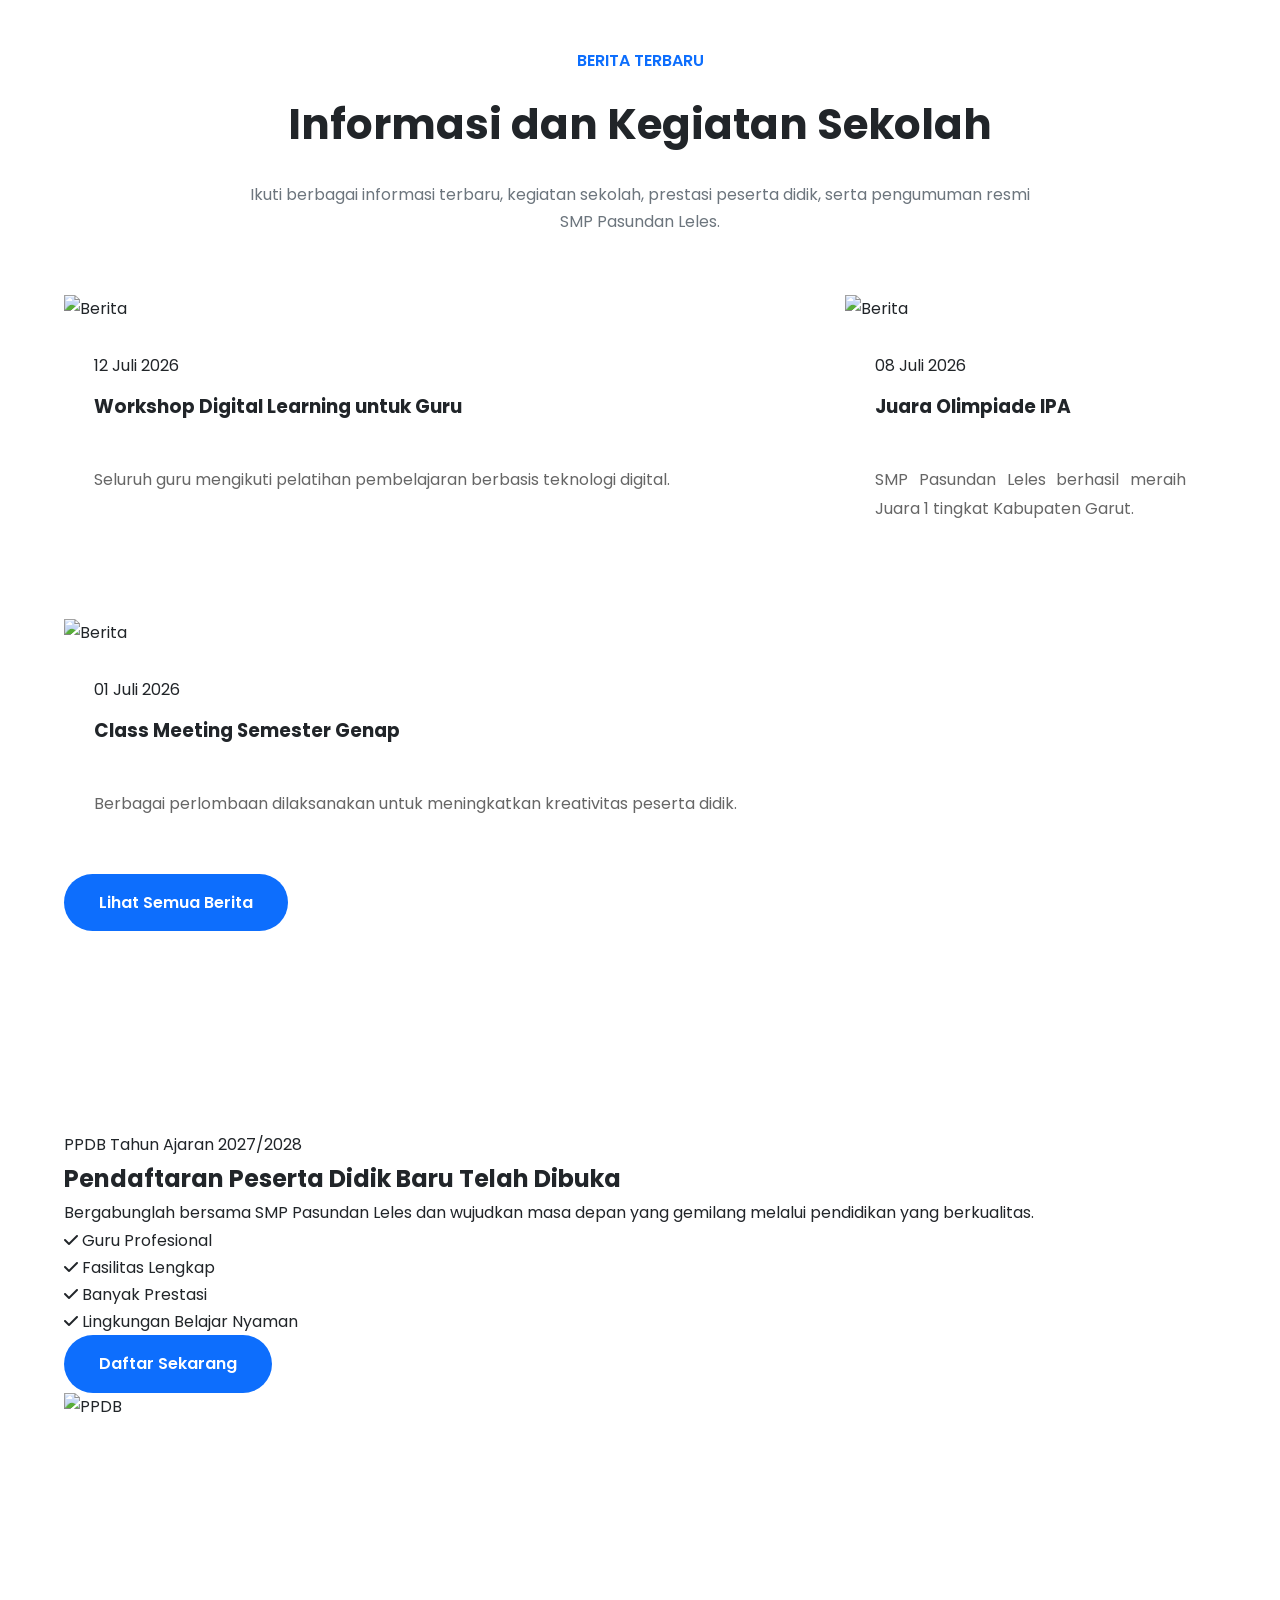
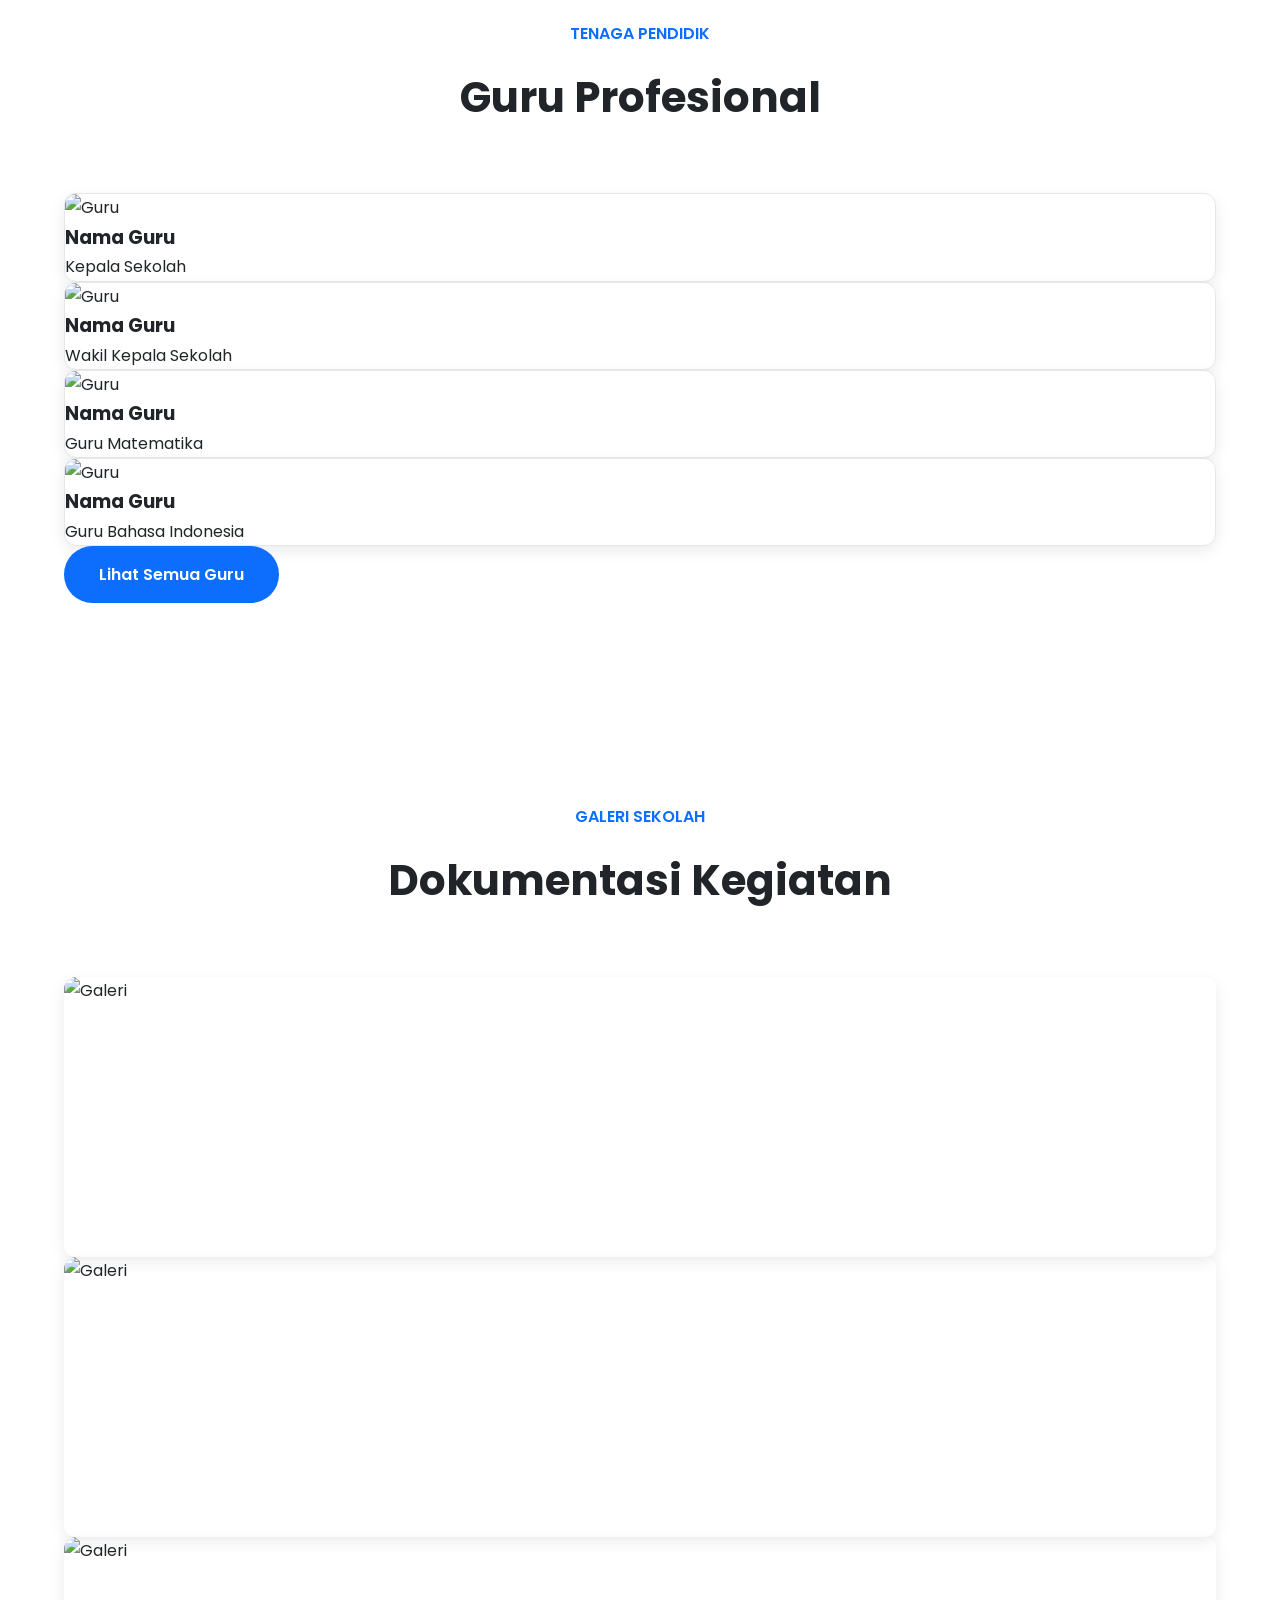
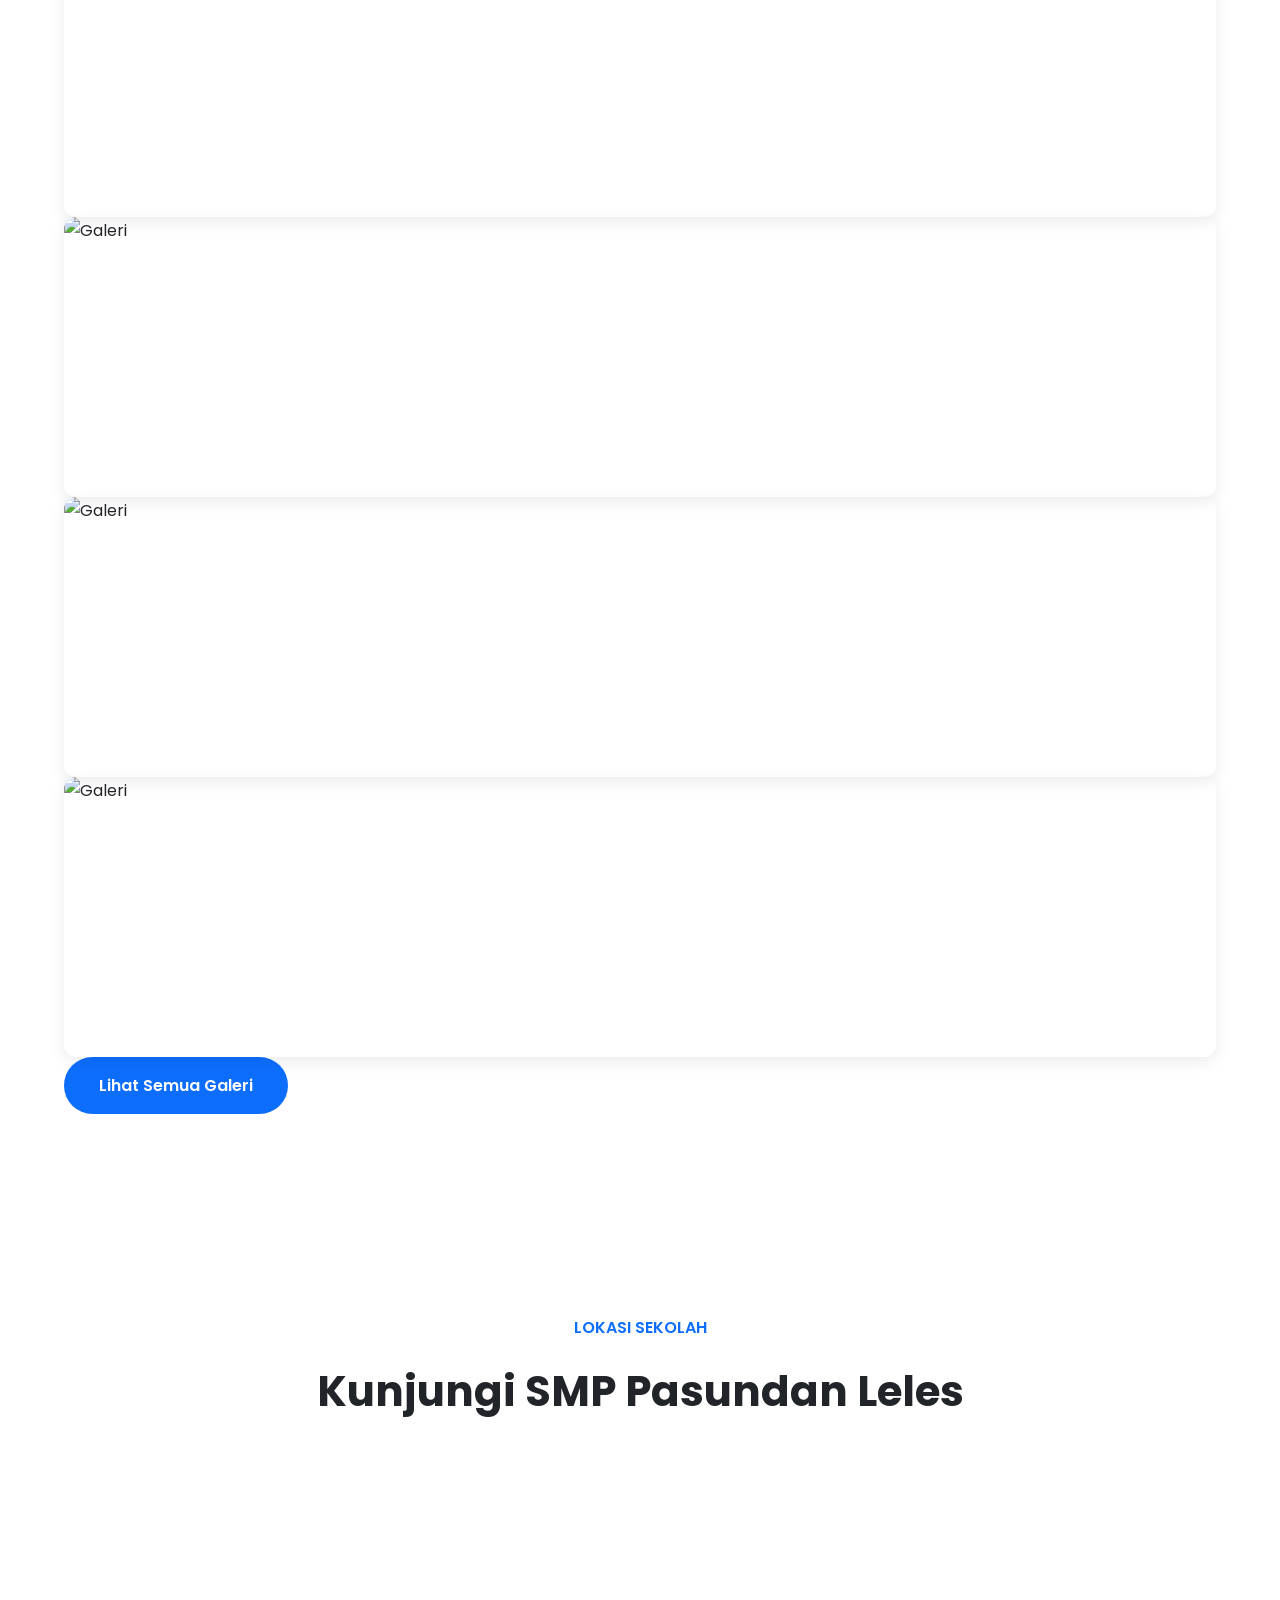
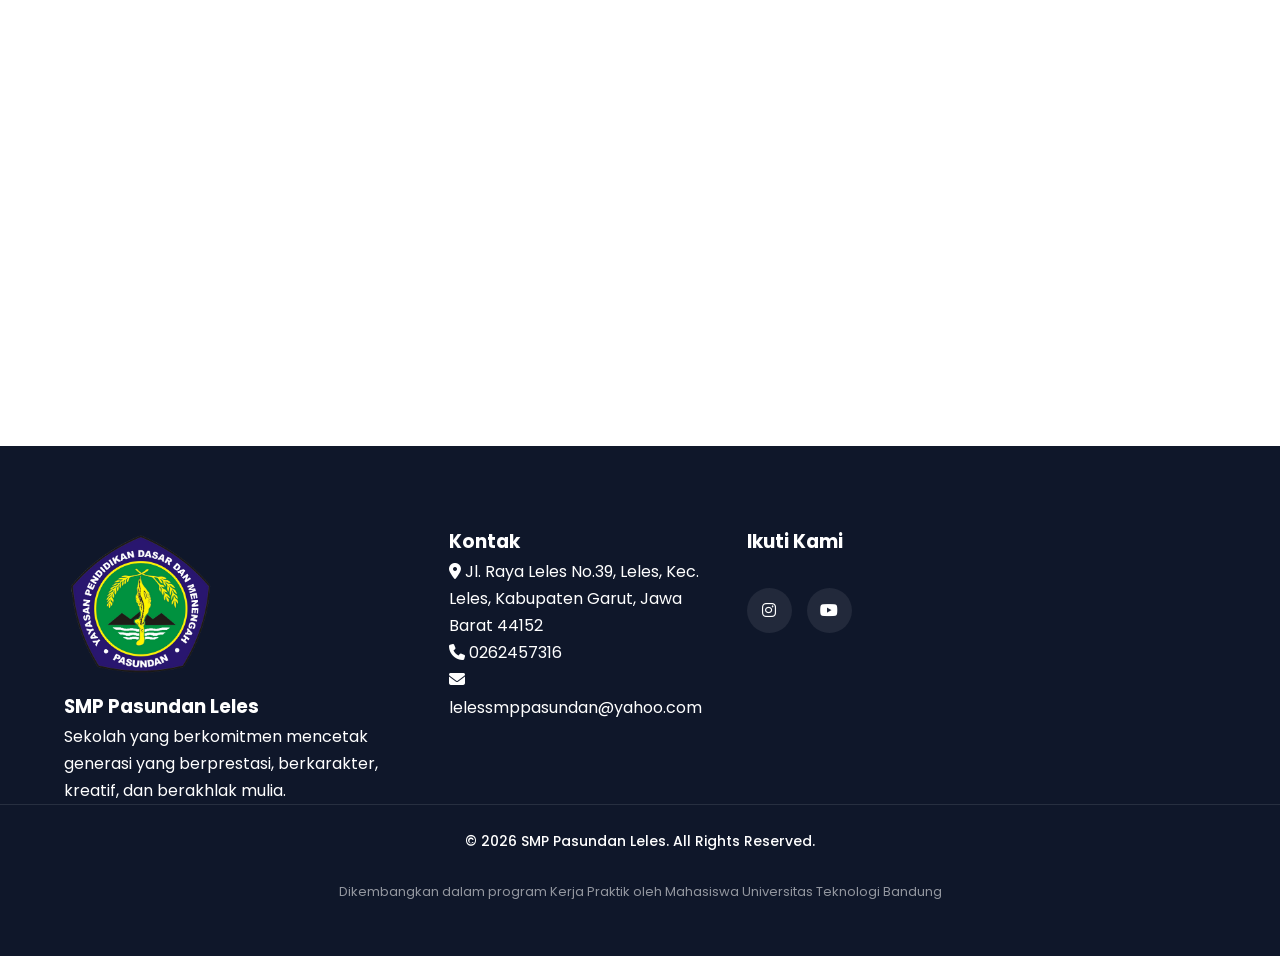
==== commit a3925d1a: "Add files via upload" ====
--- a/index.html
+++ b/index.html
@@ -1440,14 +1440,15 @@
 
         <div class="footer-bottom">
 
-            <p>
-
-                © 2026 SMP Pasundan Leles.
-                All Rights Reserved.
-
-            </p>
-
-        </div>
+    <p class="copyright">
+        © 2026 SMP Pasundan Leles. All Rights Reserved.
+    </p>
+
+    <p class="developer-info">
+        Dikembangkan dalam program Kerja Praktik oleh Mahasiswa Universitas Teknologi Bandung
+    </p>
+
+</div>
 
     </footer>
 
--- a/css/style.css
+++ b/css/style.css
@@ -5116,4 +5116,1302 @@
 
     gap:8px;
 
+}
+
+/* ==================================================
+   FINAL RESPONSIVE FIX
+   SMP PASUNDAN LELES
+   ================================================== */
+
+/* ================================
+   MOBILE HEADER
+   ================================ */
+
+@media (max-width: 768px){
+
+    .navbar{
+        width:100%;
+        height:70px;
+        padding:0 20px;
+    }
+
+    .logo{
+        gap:10px;
+        min-width:0;
+    }
+
+    .logo img{
+        width:45px;
+        height:45px;
+        flex-shrink:0;
+    }
+
+    .logo-text{
+        min-width:0;
+    }
+
+    .logo-text h2{
+        font-size:17px;
+        line-height:1.2;
+        white-space:nowrap;
+    }
+
+    .logo-text span{
+        display:none;
+    }
+
+    .menu-toggle{
+        display:flex;
+        align-items:center;
+        justify-content:center;
+        width:42px;
+        height:42px;
+        flex-shrink:0;
+        font-size:24px;
+    }
+
+    .nav-menu{
+        top:70px;
+        height:calc(100vh - 70px);
+        width:85%;
+        max-width:300px;
+    }
+
+}
+
+
+/* ================================
+   CONTACT MOBILE
+   ================================ */
+
+@media (max-width: 768px){
+
+    .contact-card{
+        display:grid;
+        grid-template-columns:55px minmax(0, 1fr);
+        column-gap:15px;
+        row-gap:5px;
+        width:100%;
+        padding:20px;
+        min-width:0;
+    }
+
+    .contact-card i{
+        width:55px;
+        height:55px;
+        font-size:22px;
+        grid-column:1;
+        grid-row:1 / span 2;
+    }
+
+    .contact-card h3{
+        grid-column:2;
+        min-width:0;
+        font-size:19px;
+        margin:0;
+    }
+
+    .contact-card p{
+        grid-column:2;
+        min-width:0;
+        margin:0;
+        font-size:14px;
+        line-height:1.7;
+
+        /* Mencegah alamat/email keluar layar */
+        overflow-wrap:anywhere;
+        word-break:break-word;
+    }
+
+}
+
+
+/* ================================
+   CONTACT SECTION
+   ================================ */
+
+@media (max-width: 576px){
+
+    .contact-card{
+        padding:18px;
+        column-gap:12px;
+    }
+
+    .contact-card i{
+        width:48px;
+        height:48px;
+        font-size:20px;
+    }
+
+    .contact-card h3{
+        font-size:18px;
+    }
+
+    .contact-card p{
+        font-size:13px;
+    }
+
+}
+
+
+/* ================================
+   FACILITY MOBILE
+   ================================ */
+
+@media (max-width: 768px){
+
+    .facility-detail{
+        padding:60px 0;
+    }
+
+    .facility-detail-wrapper{
+        display:flex;
+        flex-direction:column;
+        gap:30px;
+    }
+
+    .facility-detail-wrapper.reverse{
+        direction:ltr;
+    }
+
+    .facility-detail-wrapper > *{
+        width:100%;
+        min-width:0;
+    }
+
+    .facility-description{
+        width:100%;
+    }
+
+    .facility-description span{
+        width:50px;
+        height:50px;
+        font-size:18px;
+        margin-bottom:15px;
+    }
+
+    .facility-description h2{
+        font-size:28px;
+        line-height:1.3;
+        margin-bottom:18px;
+    }
+
+    .facility-description p{
+        font-size:15px;
+        line-height:1.8;
+    }
+
+    .facility-image{
+        width:100%;
+        border-radius:16px;
+    }
+
+    .facility-image img{
+        width:100%;
+        height:auto;
+        object-fit:cover;
+    }
+
+}
+
+
+/* ================================
+   SMALL MOBILE
+   ================================ */
+
+@media (max-width: 400px){
+
+    .navbar{
+        padding:0 15px;
+    }
+
+    .logo img{
+        width:40px;
+        height:40px;
+    }
+
+    .logo-text h2{
+        font-size:15px;
+    }
+
+    .menu-toggle{
+        width:38px;
+        height:38px;
+        font-size:22px;
+    }
+
+    .container{
+        padding-left:15px;
+        padding-right:15px;
+    }
+
+    .facility-description h2{
+        font-size:25px;
+    }
+
+}
+
+/* ==================================================
+   CONTACT - MOBILE RESPONSIVE FIX
+   ================================================== */
+
+/* Kontainer informasi kontak */
+.contact-info{
+    width:100%;
+    min-width:0;
+}
+
+/* Card kontak */
+.contact-card{
+    width:100%;
+    max-width:100%;
+    min-width:0;
+
+    display:flex;
+    align-items:flex-start;
+
+    gap:18px;
+    padding:25px;
+
+    box-sizing:border-box;
+}
+
+/* Ikon kontak */
+.contact-card i{
+    width:58px;
+    height:58px;
+
+    min-width:58px;
+    flex-shrink:0;
+
+    display:flex;
+    align-items:center;
+    justify-content:center;
+
+    font-size:24px;
+}
+
+/* Area teks */
+.contact-card > div{
+    flex:1;
+    min-width:0;
+    max-width:100%;
+}
+
+/* Judul */
+.contact-card h3{
+    margin:0 0 8px;
+    font-size:20px;
+    line-height:1.4;
+}
+
+/* Isi kontak */
+.contact-card p{
+    margin:0;
+
+    max-width:100%;
+
+    font-size:15px;
+    line-height:1.7;
+
+    color:var(--gray);
+
+    /* Sangat penting untuk alamat/email */
+    overflow-wrap:anywhere;
+    word-break:break-word;
+}
+
+
+/* ==================================================
+   CONTACT MOBILE
+   ================================================== */
+
+@media(max-width:768px){
+
+    .contact-info{
+        width:100%;
+        min-width:0;
+    }
+
+    .contact-card{
+        display:flex;
+
+        width:100%;
+        max-width:100%;
+
+        padding:20px;
+
+        gap:14px;
+
+        box-sizing:border-box;
+    }
+
+    .contact-card i{
+        width:50px;
+        height:50px;
+
+        min-width:50px;
+
+        font-size:21px;
+    }
+
+    .contact-card > div{
+        min-width:0;
+        flex:1;
+    }
+
+    .contact-card h3{
+        font-size:18px;
+        margin-bottom:6px;
+    }
+
+    .contact-card p{
+        font-size:14px;
+        line-height:1.7;
+
+        overflow-wrap:anywhere;
+        word-break:break-word;
+    }
+
+}
+
+
+/* ==================================================
+   SMALL MOBILE
+   ================================================== */
+
+@media(max-width:576px){
+
+    .contact-card{
+        padding:18px;
+        gap:12px;
+    }
+
+    .contact-card i{
+        width:46px;
+        height:46px;
+        min-width:46px;
+
+        font-size:19px;
+    }
+
+    .contact-card h3{
+        font-size:17px;
+    }
+
+    .contact-card p{
+        font-size:13px;
+        line-height:1.65;
+    }
+
+}
+
+
+/* ==================================================
+   EXTRA SMALL MOBILE
+   ================================================== */
+
+@media(max-width:400px){
+
+    .contact-card{
+        padding:16px;
+        gap:10px;
+    }
+
+    .contact-card i{
+        width:42px;
+        height:42px;
+        min-width:42px;
+
+        font-size:17px;
+    }
+
+    .contact-card h3{
+        font-size:16px;
+    }
+
+    .contact-card p{
+        font-size:12.5px;
+    }
+
+}
+
+/* ==================================================
+   PREVENT HORIZONTAL OVERFLOW
+   ================================================== */
+
+html,
+body{
+    width:100%;
+    max-width:100%;
+    overflow-x:hidden;
+}
+
+*,
+*::before,
+*::after{
+    box-sizing:border-box;
+}
+
+.container,
+.contact-container,
+.contact-wrapper,
+.contact-info,
+.contact-card{
+    max-width:100%;
+}
+
+/* ==================================================
+   DETAIL EKSTRAKURIKULER - REVISI
+   ================================================== */
+
+.extra-detail {
+    padding: 90px 0;
+}
+
+.extra-detail.gray {
+    background: #f7f9fc;
+}
+
+/* Layout foto + teks */
+.extra-detail .extra-wrapper {
+    display: grid;
+    grid-template-columns: 45% 55%;
+    align-items: center;
+    gap: 60px;
+}
+
+/* Urutan terbalik untuk section PMR */
+.extra-detail .extra-wrapper.reverse {
+    grid-template-columns: 55% 45%;
+}
+
+/* Foto */
+.extra-detail .extra-image {
+    width: 100%;
+    overflow: hidden;
+    border-radius: 20px;
+}
+
+.extra-detail .extra-image img {
+    display: block;
+    width: 100%;
+    height: 430px;
+    object-fit: cover;
+    border-radius: 20px;
+}
+
+/* Konten */
+.extra-detail .extra-content {
+    padding: 0;
+}
+
+.extra-detail .extra-content > span {
+    display: inline-flex;
+    align-items: center;
+    justify-content: center;
+
+    width: 58px;
+    height: 58px;
+
+    background: var(--primary);
+    color: #fff;
+
+    border-radius: 50%;
+
+    font-size: 20px;
+    font-weight: 600;
+
+    margin-bottom: 22px;
+}
+
+.extra-detail .extra-content h2 {
+    font-size: 38px;
+    font-weight: 700;
+    color: var(--dark);
+
+    margin: 0 0 20px;
+}
+
+.extra-detail .extra-content p {
+    color: var(--gray);
+
+    font-size: 17px;
+    line-height: 1.9;
+
+    text-align: left;
+
+    margin: 0 0 25px;
+}
+
+/* List fasilitas/kegiatan */
+.extra-detail .extra-content ul {
+    list-style: none;
+    padding: 0;
+    margin: 0;
+
+    display: flex;
+    flex-direction: column;
+    gap: 13px;
+}
+
+.extra-detail .extra-content ul li {
+    display: flex;
+    align-items: center;
+    gap: 12px;
+
+    color: var(--dark);
+
+    font-size: 16px;
+}
+
+.extra-detail .extra-content ul li i {
+    display: flex;
+    align-items: center;
+    justify-content: center;
+
+    width: 30px;
+    height: 30px;
+
+    flex-shrink: 0;
+
+    background: #e8f7ef;
+    color: #15945d;
+
+    border-radius: 50%;
+
+    font-size: 13px;
+}
+
+/* Hover foto */
+.extra-detail .extra-image img {
+    transition: transform .5s ease;
+}
+
+.extra-detail .extra-image:hover img {
+    transform: scale(1.03);
+}
+
+
+/* ==================================================
+   TABLET
+   ================================================== */
+
+@media (max-width: 992px) {
+
+    .extra-detail .extra-wrapper,
+    .extra-detail .extra-wrapper.reverse {
+        grid-template-columns: 1fr;
+        gap: 40px;
+    }
+
+    .extra-detail .extra-image {
+        order: -1;
+    }
+
+    .extra-detail .extra-image img {
+        height: 380px;
+    }
+
+    .extra-detail .extra-content h2 {
+        font-size: 34px;
+    }
+}
+
+
+/* ==================================================
+   MOBILE
+   ================================================== */
+
+@media (max-width: 768px) {
+
+    .extra-detail {
+        padding: 60px 0;
+    }
+
+    .extra-detail .extra-wrapper,
+    .extra-detail .extra-wrapper.reverse {
+        display: flex;
+        flex-direction: column;
+        gap: 30px;
+    }
+
+    .extra-detail .extra-image {
+        width: 100%;
+        order: -1;
+    }
+
+    .extra-detail .extra-image img {
+        width: 100%;
+        height: 240px;
+        border-radius: 16px;
+    }
+
+    .extra-detail .extra-content {
+        width: 100%;
+    }
+
+    .extra-detail .extra-content > span {
+        width: 50px;
+        height: 50px;
+
+        font-size: 17px;
+
+        margin-bottom: 16px;
+    }
+
+    .extra-detail .extra-content h2 {
+        font-size: 30px;
+        line-height: 1.3;
+        margin-bottom: 15px;
+    }
+
+    .extra-detail .extra-content p {
+        font-size: 15px;
+        line-height: 1.8;
+
+        text-align: left;
+
+        margin-bottom: 22px;
+    }
+
+    .extra-detail .extra-content ul {
+        gap: 10px;
+    }
+
+    .extra-detail .extra-content ul li {
+        font-size: 14px;
+        line-height: 1.5;
+        align-items: flex-start;
+    }
+
+    .extra-detail .extra-content ul li i {
+        width: 27px;
+        height: 27px;
+
+        flex-shrink: 0;
+        margin-top: 1px;
+    }
+}
+
+
+/* ==================================================
+   SMALL MOBILE
+   ================================================== */
+
+@media (max-width: 480px) {
+
+    .extra-detail {
+        padding: 50px 0;
+    }
+
+    .extra-detail .extra-image img {
+        height: 210px;
+    }
+
+    .extra-detail .extra-content h2 {
+        font-size: 27px;
+    }
+
+    .extra-detail .extra-content p {
+        font-size: 14px;
+        line-height: 1.75;
+    }
+
+    .extra-detail .extra-content ul li {
+        font-size: 13px;
+    }
+}
+
+/* ==================================================
+   TIMELINE - PROFIL SEKOLAH
+================================================== */
+
+.timeline {
+    padding: 90px 0;
+    background: #f8fafc;
+}
+
+.timeline .section-header {
+    text-align: center;
+    margin-bottom: 70px;
+}
+
+.timeline .section-header span {
+    display: inline-block;
+    color: var(--primary);
+    font-size: 16px;
+    font-weight: 600;
+    text-transform: uppercase;
+    letter-spacing: 1px;
+    margin-bottom: 10px;
+}
+
+.timeline .section-header h2 {
+    font-size: 38px;
+    color: var(--dark);
+    margin: 0;
+}
+
+
+/* WRAPPER */
+
+.timeline-wrapper {
+    position: relative;
+    max-width: 900px;
+    margin: 0 auto;
+}
+
+
+/* GARIS TENGAH */
+
+.timeline-wrapper::before {
+    content: "";
+    position: absolute;
+
+    top: 0;
+    bottom: 0;
+    left: 50%;
+
+    width: 3px;
+
+    background: #dbe7f5;
+
+    transform: translateX(-50%);
+}
+
+
+/* ITEM */
+
+.timeline-item {
+    position: relative;
+
+    display: flex;
+    align-items: center;
+
+    width: 100%;
+
+    margin-bottom: 60px;
+}
+
+.timeline-item:last-child {
+    margin-bottom: 0;
+}
+
+
+/* TAHUN */
+
+.timeline-year {
+    position: absolute;
+
+    left: 50%;
+    transform: translateX(-50%);
+
+    width: 90px;
+    height: 90px;
+
+    display: flex;
+    justify-content: center;
+    align-items: center;
+
+    text-align: center;
+
+    background: var(--primary);
+    color: #fff;
+
+    border: 7px solid #f8fafc;
+    border-radius: 50%;
+
+    font-size: 16px;
+    font-weight: 700;
+
+    z-index: 2;
+
+    box-shadow: 0 5px 20px rgba(0, 0, 0, 0.08);
+}
+
+
+/* CARD */
+
+.timeline-content {
+    width: calc(50% - 75px);
+
+    background: #fff;
+
+    padding: 28px 30px;
+
+    border-radius: 16px;
+
+    box-shadow: 0 8px 30px rgba(0, 0, 0, 0.07);
+}
+
+
+/* ITEM GANJIL */
+
+.timeline-item:nth-child(odd) {
+    justify-content: flex-start;
+}
+
+
+/* ITEM GENAP */
+
+.timeline-item:nth-child(even) {
+    justify-content: flex-end;
+}
+
+
+/* JUDUL */
+
+.timeline-content h3 {
+    font-size: 21px;
+    color: var(--dark);
+
+    margin: 0 0 10px;
+}
+
+
+/* PARAGRAF */
+
+.timeline-content p {
+    color: var(--gray);
+
+    font-size: 15px;
+    line-height: 1.8;
+
+    margin: 0;
+
+    text-align: left;
+}
+
+
+/* ==================================================
+   TABLET & MOBILE
+================================================== */
+
+@media (max-width: 768px) {
+
+    .timeline {
+        padding: 60px 0;
+    }
+
+    .timeline .section-header {
+        margin-bottom: 50px;
+    }
+
+    .timeline .section-header h2 {
+        font-size: 30px;
+    }
+
+
+    /* Garis pindah ke kiri */
+
+    .timeline-wrapper::before {
+        left: 35px;
+        transform: none;
+    }
+
+
+    .timeline-item,
+    .timeline-item:nth-child(odd),
+    .timeline-item:nth-child(even) {
+        display: block;
+
+        padding-left: 90px;
+
+        margin-bottom: 40px;
+    }
+
+
+    /* Tahun */
+
+    .timeline-year {
+        left: 35px;
+
+        width: 70px;
+        height: 70px;
+
+        transform: translateX(-50%);
+
+        border-width: 5px;
+
+        font-size: 13px;
+    }
+
+
+    /* Card */
+
+    .timeline-content {
+        width: 100%;
+
+        padding: 22px;
+
+        border-radius: 14px;
+    }
+
+
+    .timeline-content h3 {
+        font-size: 19px;
+    }
+
+
+    .timeline-content p {
+        font-size: 14px;
+        line-height: 1.7;
+    }
+}
+
+
+/* ==================================================
+   HP KECIL
+================================================== */
+
+@media (max-width: 480px) {
+
+    .timeline {
+        padding: 50px 0;
+    }
+
+    .timeline .section-header h2 {
+        font-size: 27px;
+    }
+
+    .timeline-wrapper::before {
+        left: 29px;
+    }
+
+    .timeline-item,
+    .timeline-item:nth-child(odd),
+    .timeline-item:nth-child(even) {
+        padding-left: 72px;
+    }
+
+    .timeline-year {
+        left: 29px;
+
+        width: 58px;
+        height: 58px;
+
+        font-size: 11px;
+    }
+
+    .timeline-content {
+        padding: 18px;
+    }
+
+    .timeline-content h3 {
+        font-size: 17px;
+    }
+
+    .timeline-content p {
+        font-size: 13px;
+    }
+}
+
+/* ==================================================
+   RESPONSIVE CARD - BERITA & INFORMASI
+================================================== */
+
+@media (max-width: 768px) {
+
+    /* Container agar tidak melebar keluar layar */
+    .container {
+        width: 100%;
+        max-width: 100%;
+        padding-left: 20px;
+        padding-right: 20px;
+        box-sizing: border-box;
+    }
+
+    /* Semua grid kartu menjadi 1 kolom */
+    .news-grid,
+    .berita-grid,
+    .popular-grid,
+    .article-grid,
+    .info-grid,
+    .cards-grid {
+        display: grid !important;
+        grid-template-columns: 1fr !important;
+        gap: 20px !important;
+        width: 100%;
+    }
+
+    /* Kartu */
+    .news-card,
+    .berita-card,
+    .popular-card,
+    .article-card,
+    .info-card {
+        width: 100% !important;
+        min-width: 0 !important;
+        max-width: 100% !important;
+        box-sizing: border-box;
+    }
+
+    /* Gambar kartu */
+    .news-card img,
+    .berita-card img,
+    .popular-card img,
+    .article-card img,
+    .info-card img {
+        width: 100%;
+        height: auto;
+        max-width: 100%;
+        object-fit: cover;
+        display: block;
+    }
+
+    /* Judul */
+    .news-card h3,
+    .berita-card h3,
+    .popular-card h3,
+    .article-card h3,
+    .info-card h3 {
+        font-size: 20px;
+        line-height: 1.4;
+        word-break: normal;
+        overflow-wrap: break-word;
+    }
+
+    /* Isi */
+    .news-card p,
+    .berita-card p,
+    .popular-card p,
+    .article-card p,
+    .info-card p {
+        font-size: 15px;
+        line-height: 1.7;
+        word-break: normal;
+        overflow-wrap: break-word;
+    }
+}
+
+/* ==================================================
+   RESPONSIVE GALERI
+   SMP PASUNDAN LELES
+================================================== */
+
+/* DESKTOP */
+.gallery-grid {
+    display: grid;
+    grid-template-columns: repeat(3, minmax(0, 1fr));
+    gap: 30px;
+    width: 100%;
+}
+
+
+/* CARD */
+.gallery-card {
+    width: 100%;
+    min-width: 0;
+    background: #ffffff;
+    border-radius: 18px;
+    overflow: hidden;
+    box-sizing: border-box;
+}
+
+
+/* GAMBAR */
+.gallery-image {
+    width: 100%;
+    height: 230px;
+    overflow: hidden;
+}
+
+.gallery-image img {
+    width: 100%;
+    height: 100%;
+    display: block;
+    object-fit: cover;
+}
+
+
+/* ISI CARD */
+.gallery-content {
+    padding: 25px;
+    box-sizing: border-box;
+}
+
+.gallery-content h3 {
+    margin: 15px 0 12px;
+    font-size: 22px;
+    line-height: 1.35;
+    word-break: normal;
+    overflow-wrap: break-word;
+}
+
+.gallery-content p {
+    margin: 0;
+    font-size: 15px;
+    line-height: 1.7;
+    word-break: normal;
+    overflow-wrap: break-word;
+}
+
+.gallery-category {
+    display: inline-block;
+    max-width: 100%;
+    box-sizing: border-box;
+}
+
+
+/* ==================================================
+   TABLET
+================================================== */
+
+@media (max-width: 992px) {
+
+    .gallery-grid {
+        grid-template-columns: repeat(2, minmax(0, 1fr));
+        gap: 25px;
+    }
+
+}
+
+
+/* ==================================================
+   HP
+================================================== */
+
+@media (max-width: 768px) {
+
+    .gallery-grid {
+        display: grid;
+        grid-template-columns: 1fr;
+        gap: 22px;
+        width: 100%;
+    }
+
+    .gallery-card {
+        width: 100%;
+        max-width: 100%;
+        min-width: 0;
+    }
+
+    .gallery-image {
+        width: 100%;
+        height: 210px;
+    }
+
+    .gallery-content {
+        padding: 20px;
+    }
+
+    .gallery-content h3 {
+        font-size: 20px;
+        line-height: 1.4;
+    }
+
+    .gallery-content p {
+        font-size: 14px;
+        line-height: 1.7;
+    }
+
+}
+
+
+/* ==================================================
+   HP KECIL
+================================================== */
+
+@media (max-width: 480px) {
+
+    .gallery-grid {
+        grid-template-columns: 1fr;
+        gap: 20px;
+    }
+
+    .gallery-image {
+        height: 200px;
+    }
+
+    .gallery-content {
+        padding: 18px;
+    }
+
+    .gallery-content h3 {
+        font-size: 19px;
+    }
+
+    .gallery-content p {
+        font-size: 14px;
+    }
+
+}
+
+/* ==================================================
+   FOOTER - LOGO & COPYRIGHT
+================================================== */
+
+.footer-col img {
+    width: 150px;
+    height: 150px;
+    object-fit: contain;
+    display: block;
+    margin-bottom: 15px;
+}
+
+
+/* =========================================
+   FOOTER BOTTOM
+========================================= */
+
+.footer-bottom {
+    width: 100%;
+    border-top: 1px solid rgba(255, 255, 255, 0.10);
+
+    display: flex;
+    flex-direction: column;
+    align-items: center;
+    justify-content: center;
+
+    text-align: center;
+
+    padding: 25px 20px 28px;
+    margin: 0;
+    box-sizing: border-box;
+}
+
+.footer-bottom p {
+    width: 100%;
+    margin: 0;
+    padding: 0;
+    text-align: center;
+}
+
+.footer-bottom .copyright {
+    color: #ffffff;
+    font-size: 14px;
+    font-weight: 500;
+    margin-bottom: 8px;
+}
+
+.footer-bottom .developer-info {
+    color: rgba(255, 255, 255, 0.55);
+    font-size: 13px;
+    line-height: 1.6;
+}
+
+
+/* =========================================
+   MOBILE
+========================================= */
+
+@media (max-width: 768px) {
+
+    .footer-bottom {
+        padding: 20px 15px 24px;
+    }
+
+    .footer-bottom .copyright {
+        font-size: 12px;
+    }
+
+    .footer-bottom .developer-info {
+        max-width: 330px;
+        margin-left: auto;
+        margin-right: auto;
+        font-size: 11px;
+        line-height: 1.6;
+    }
+
 }
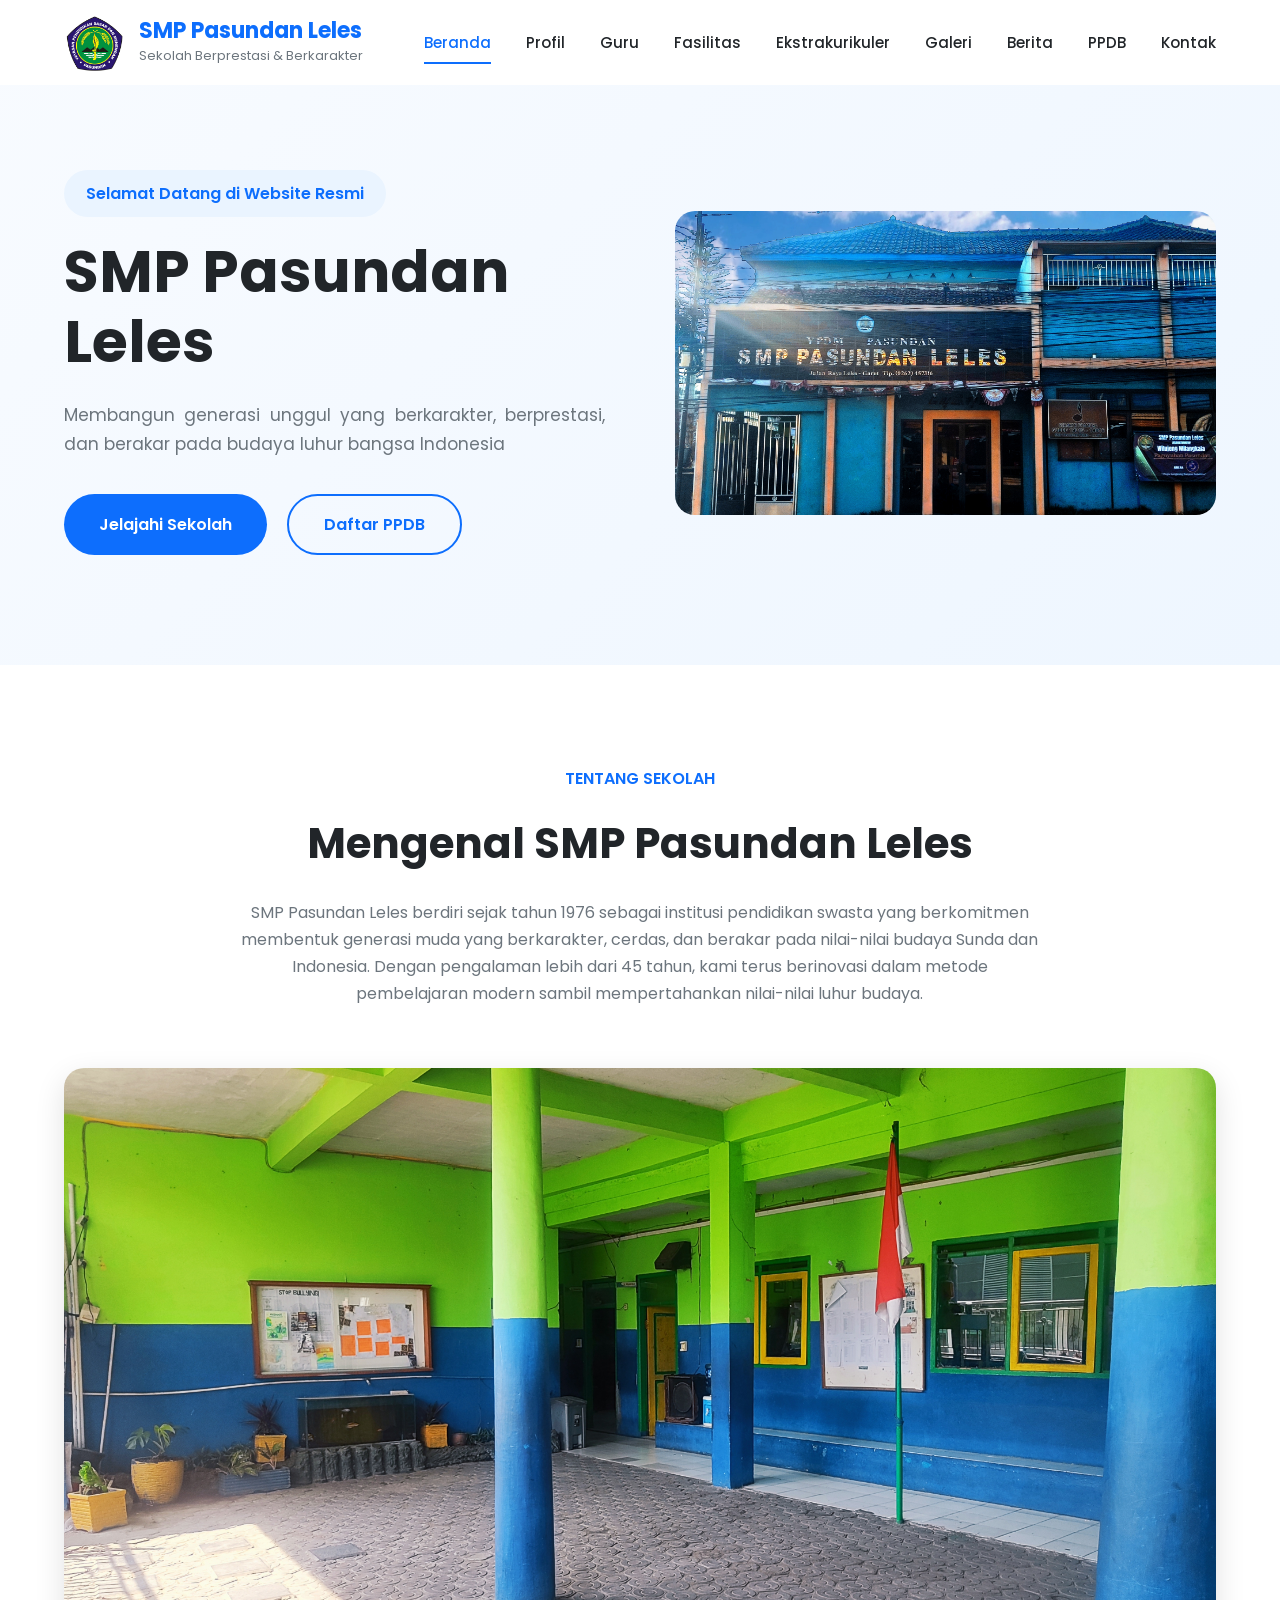
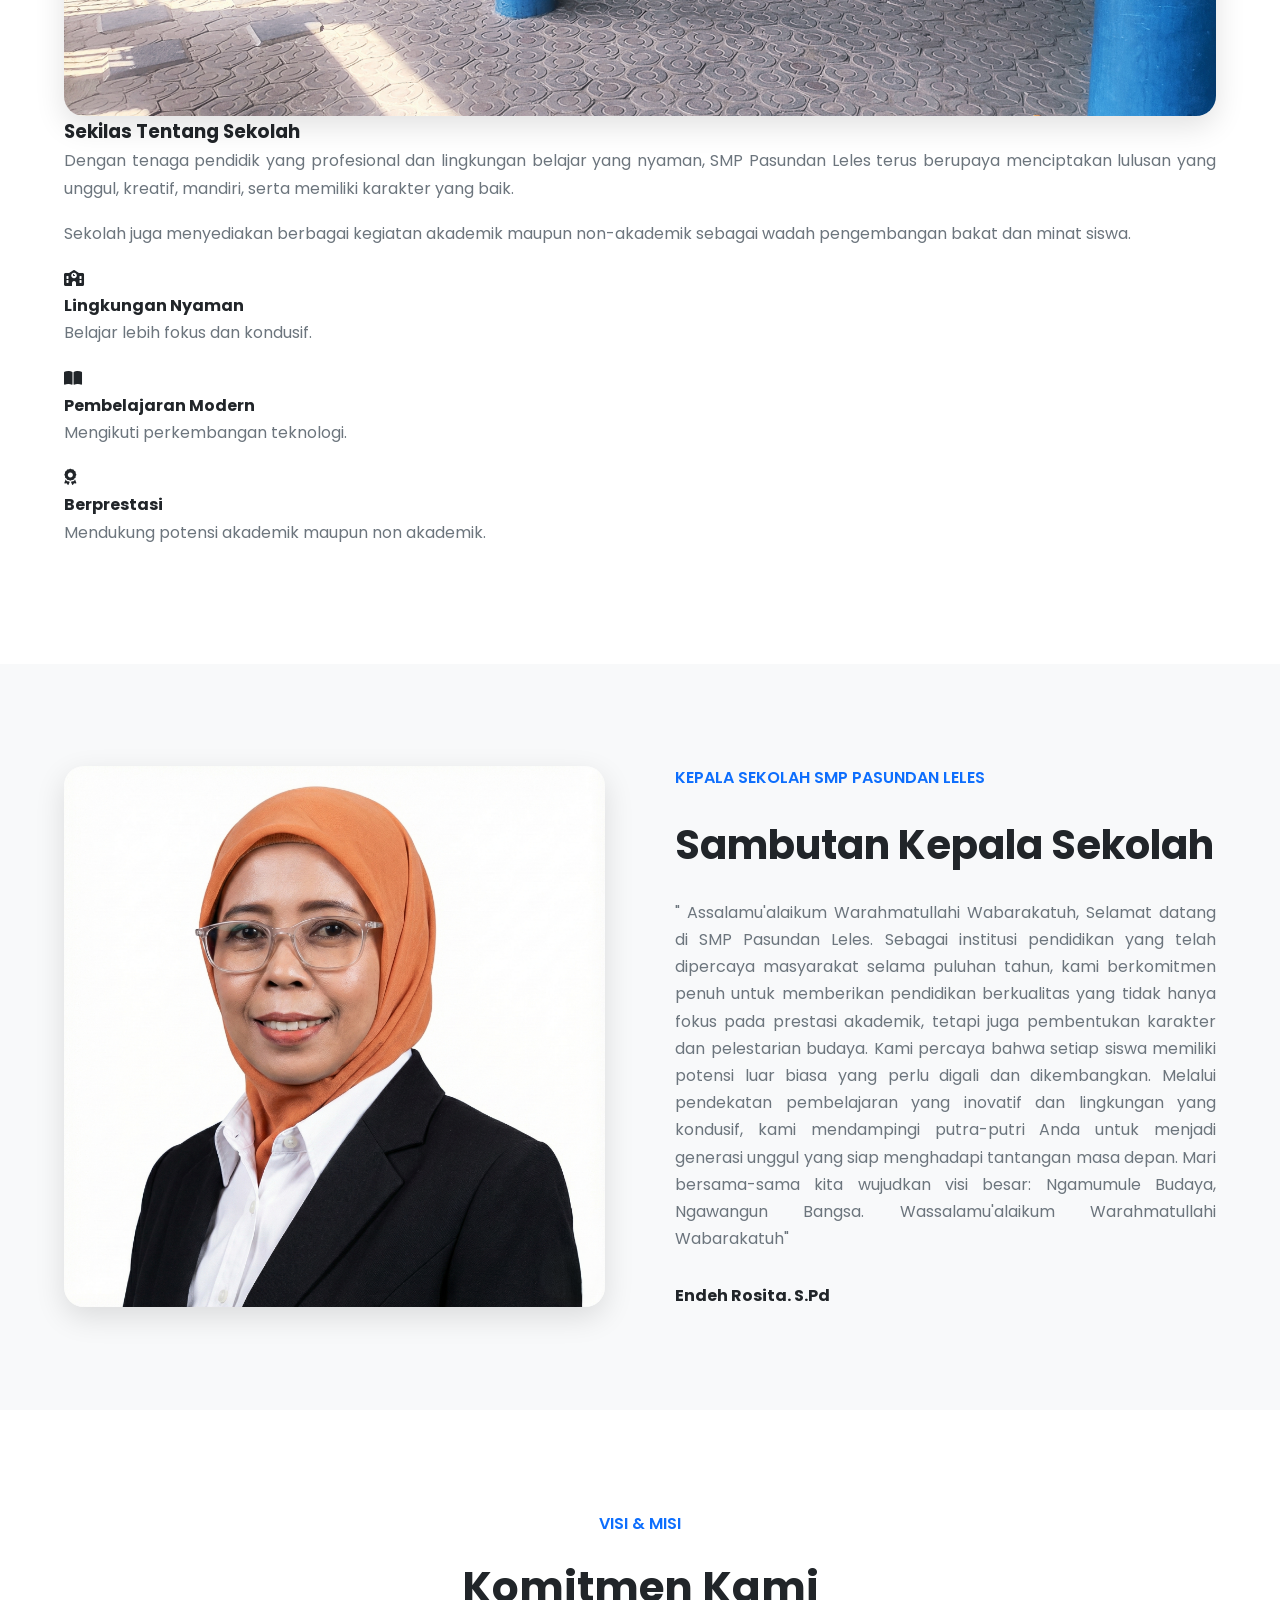
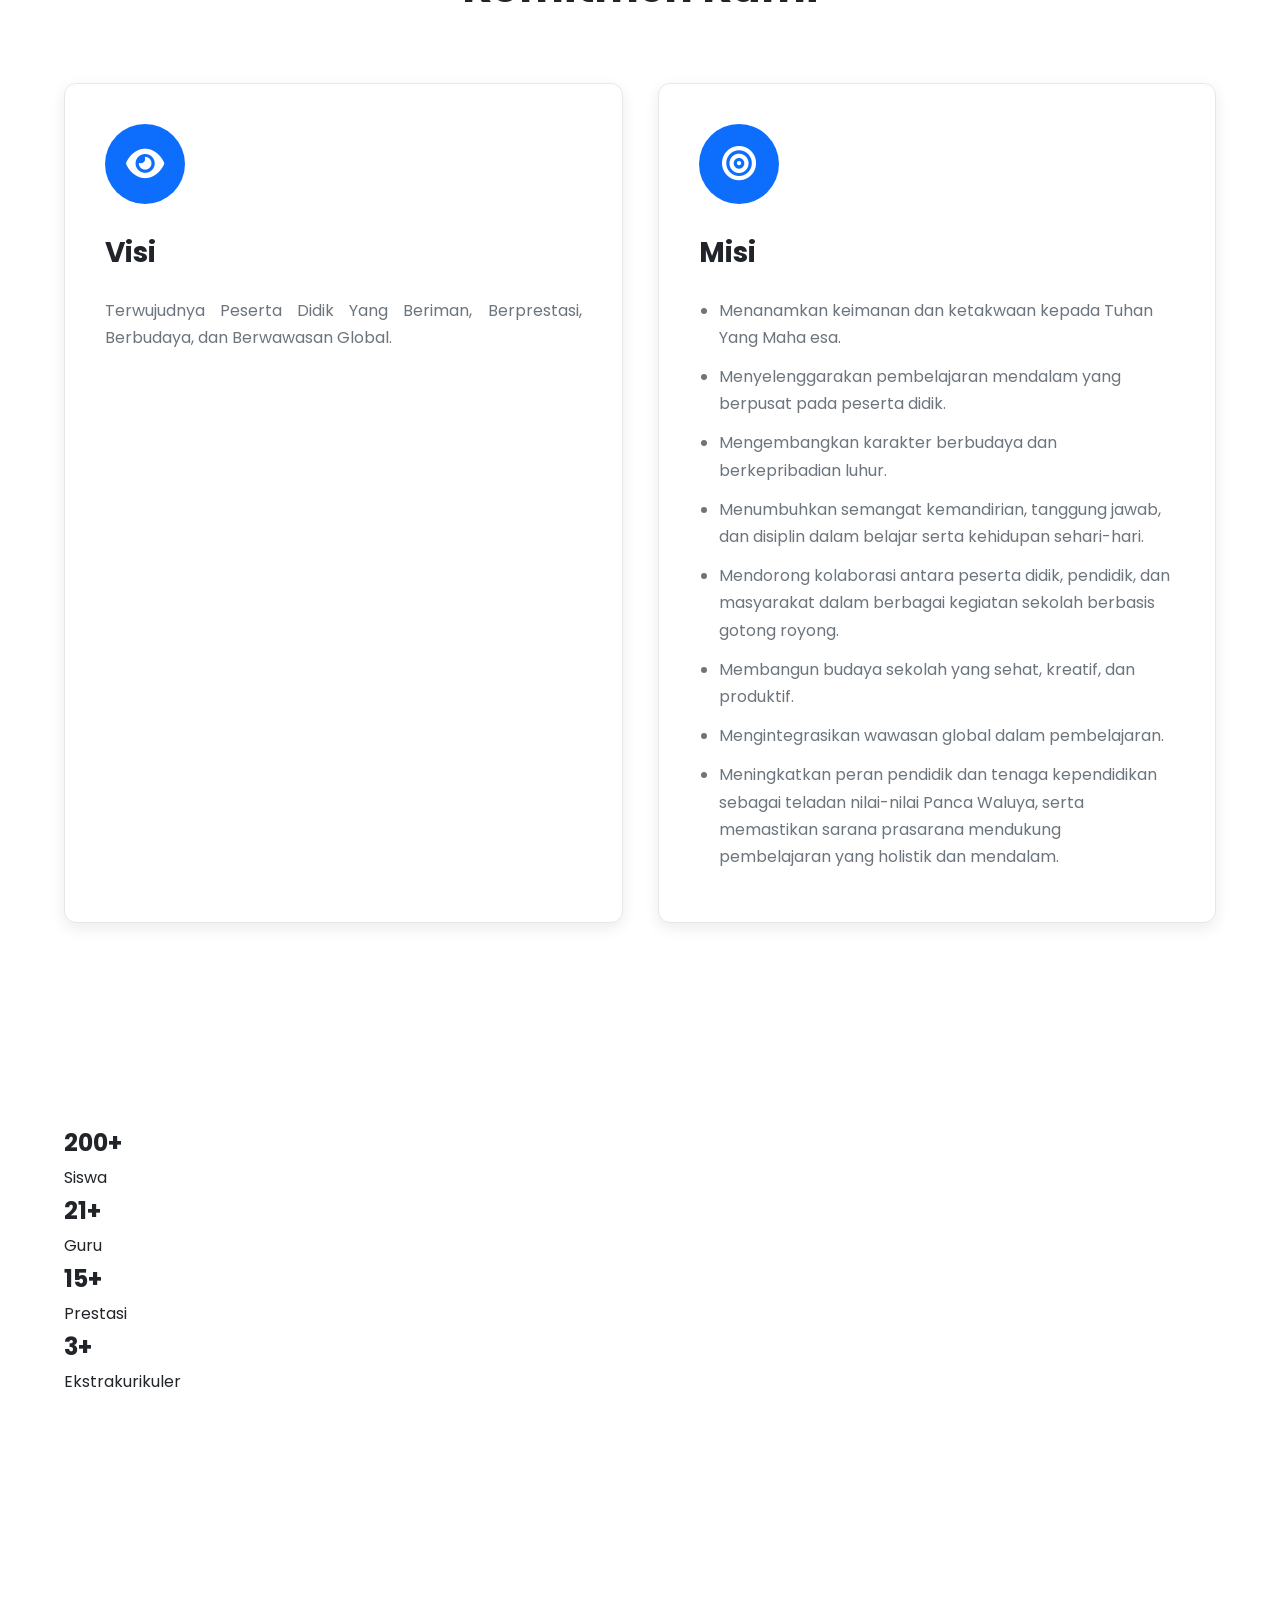
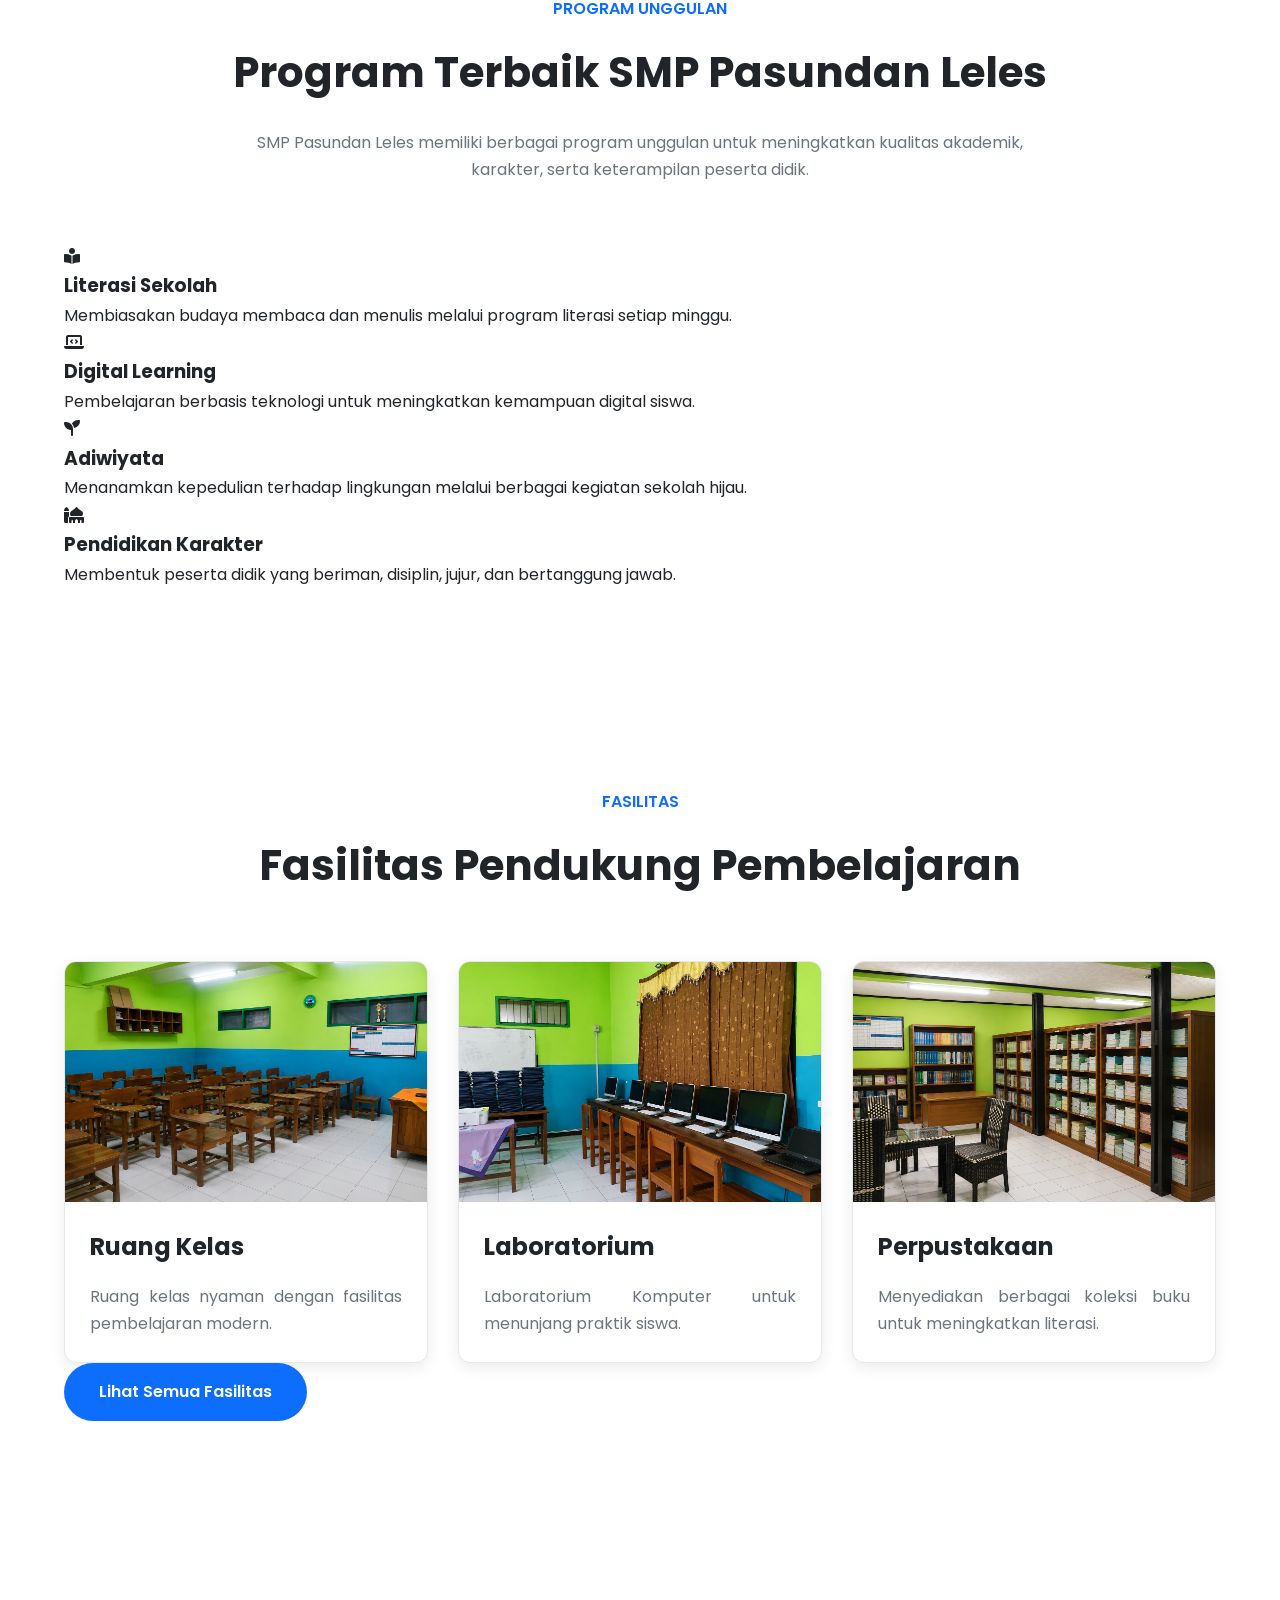
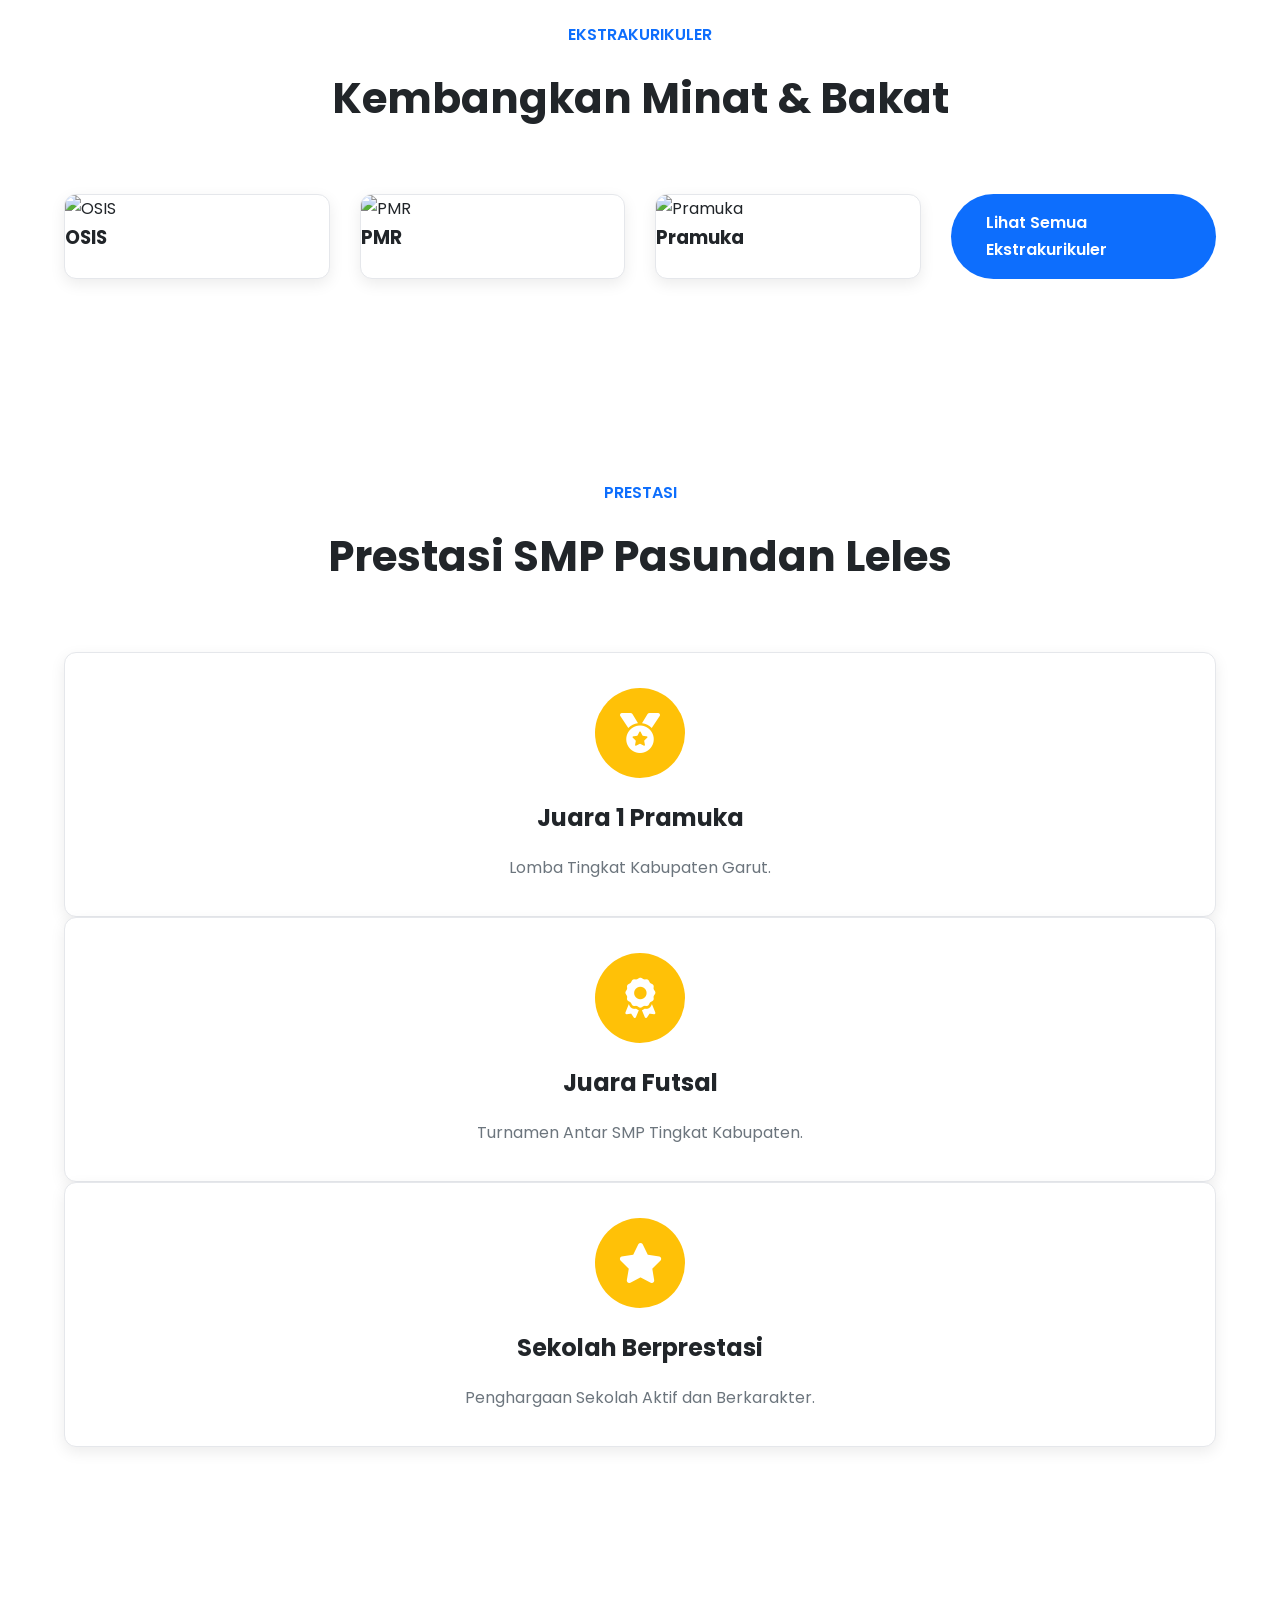
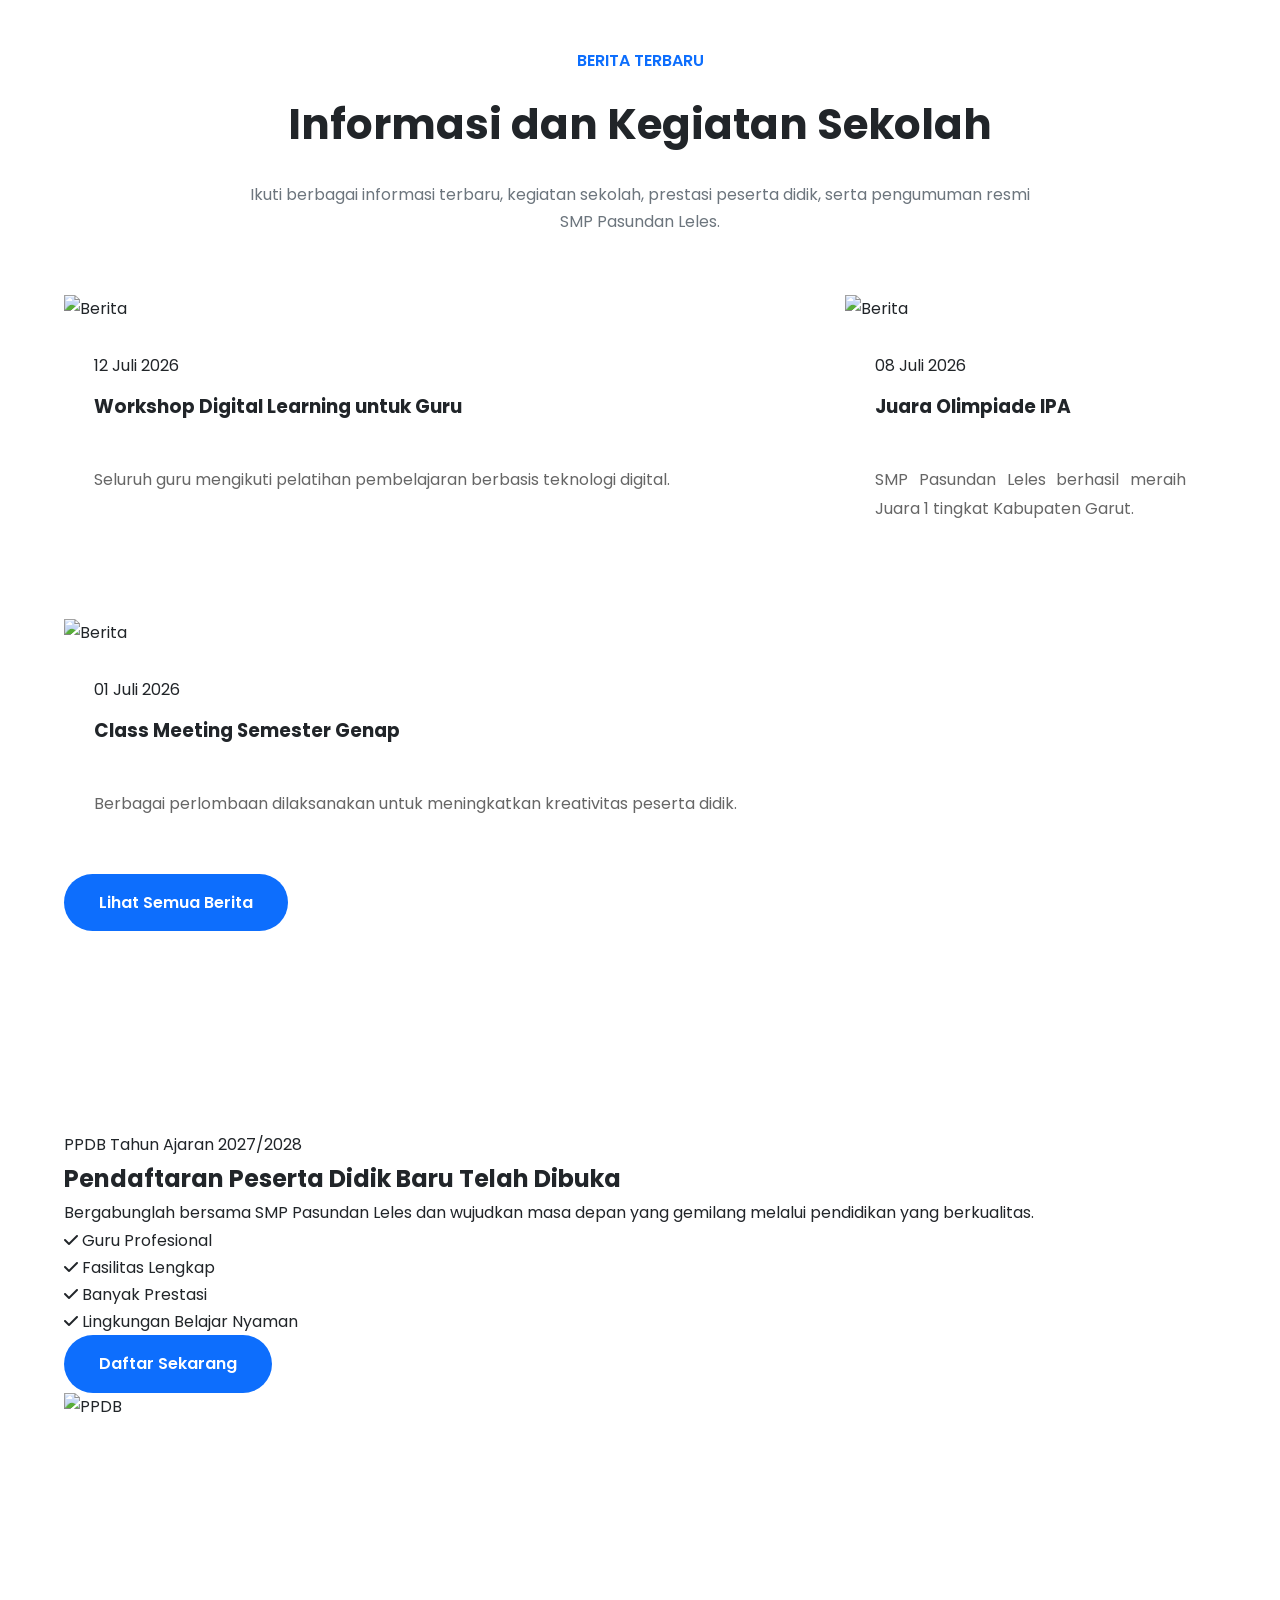
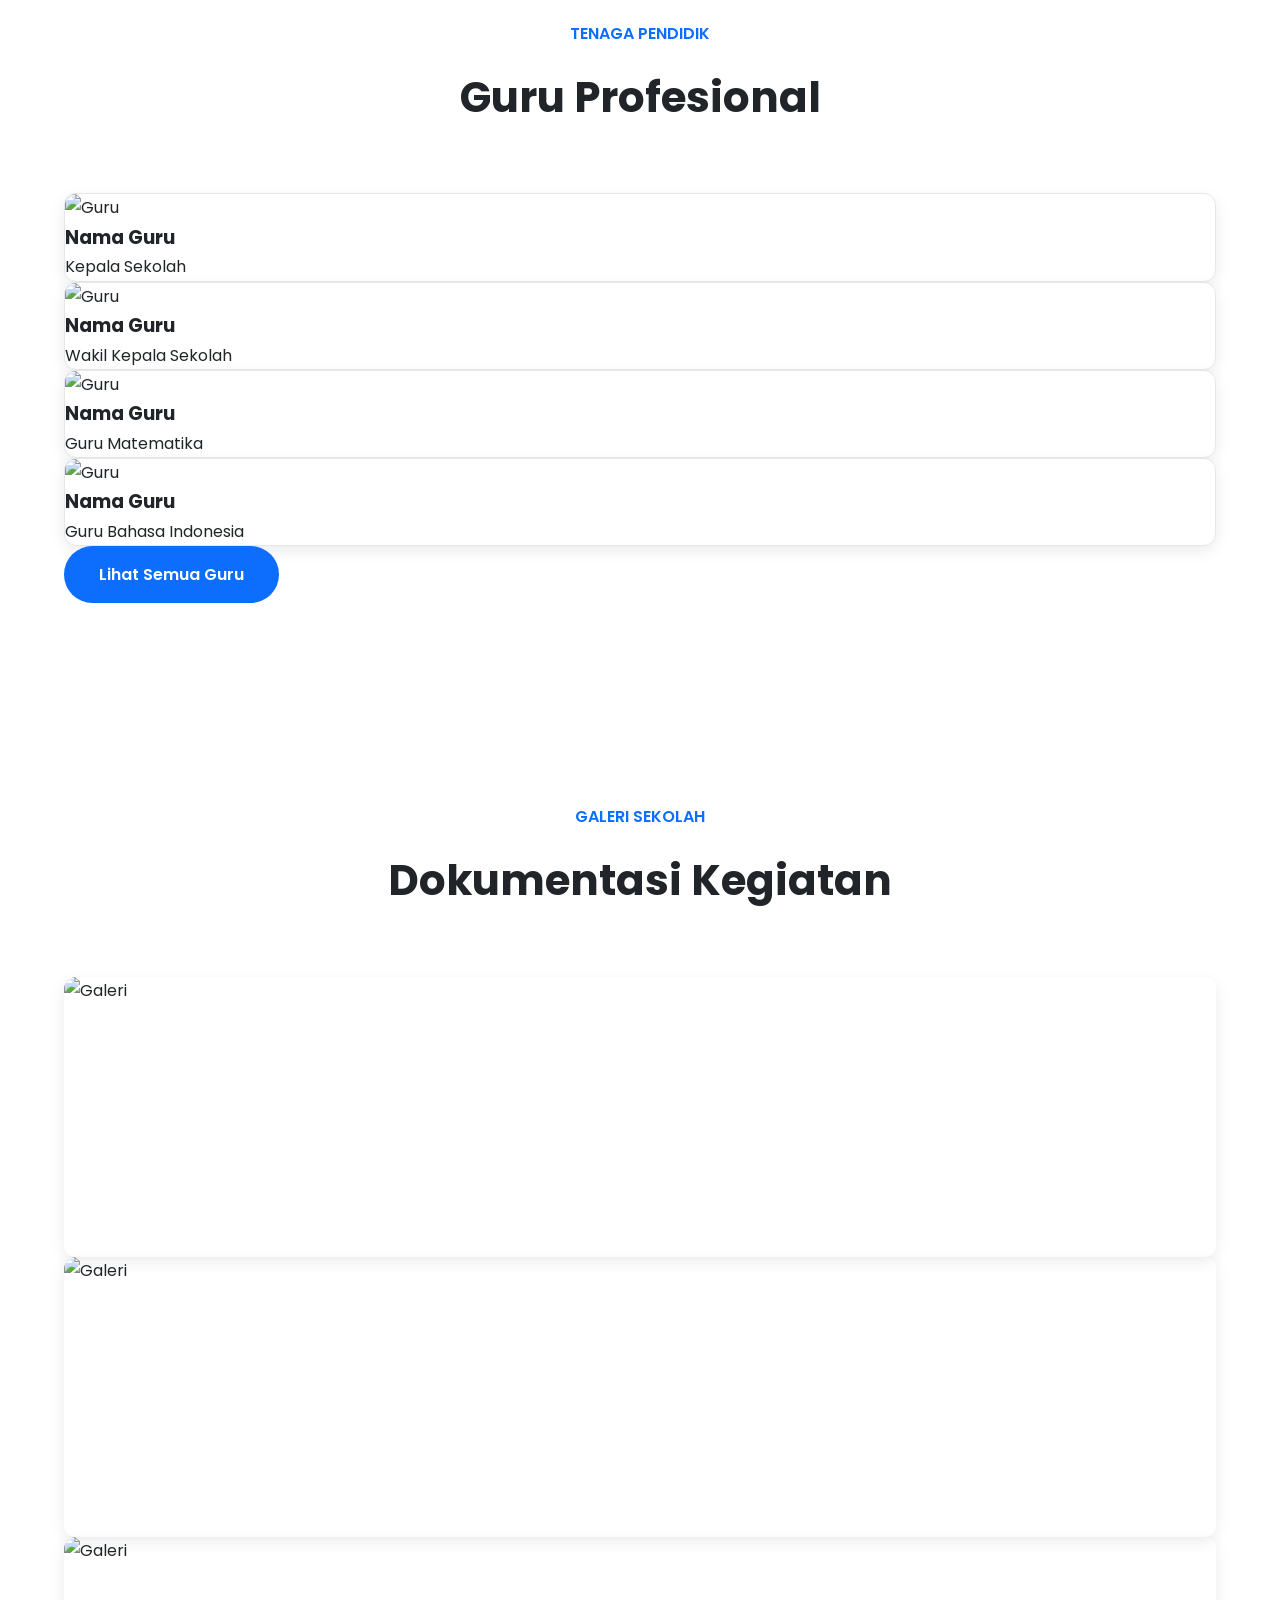
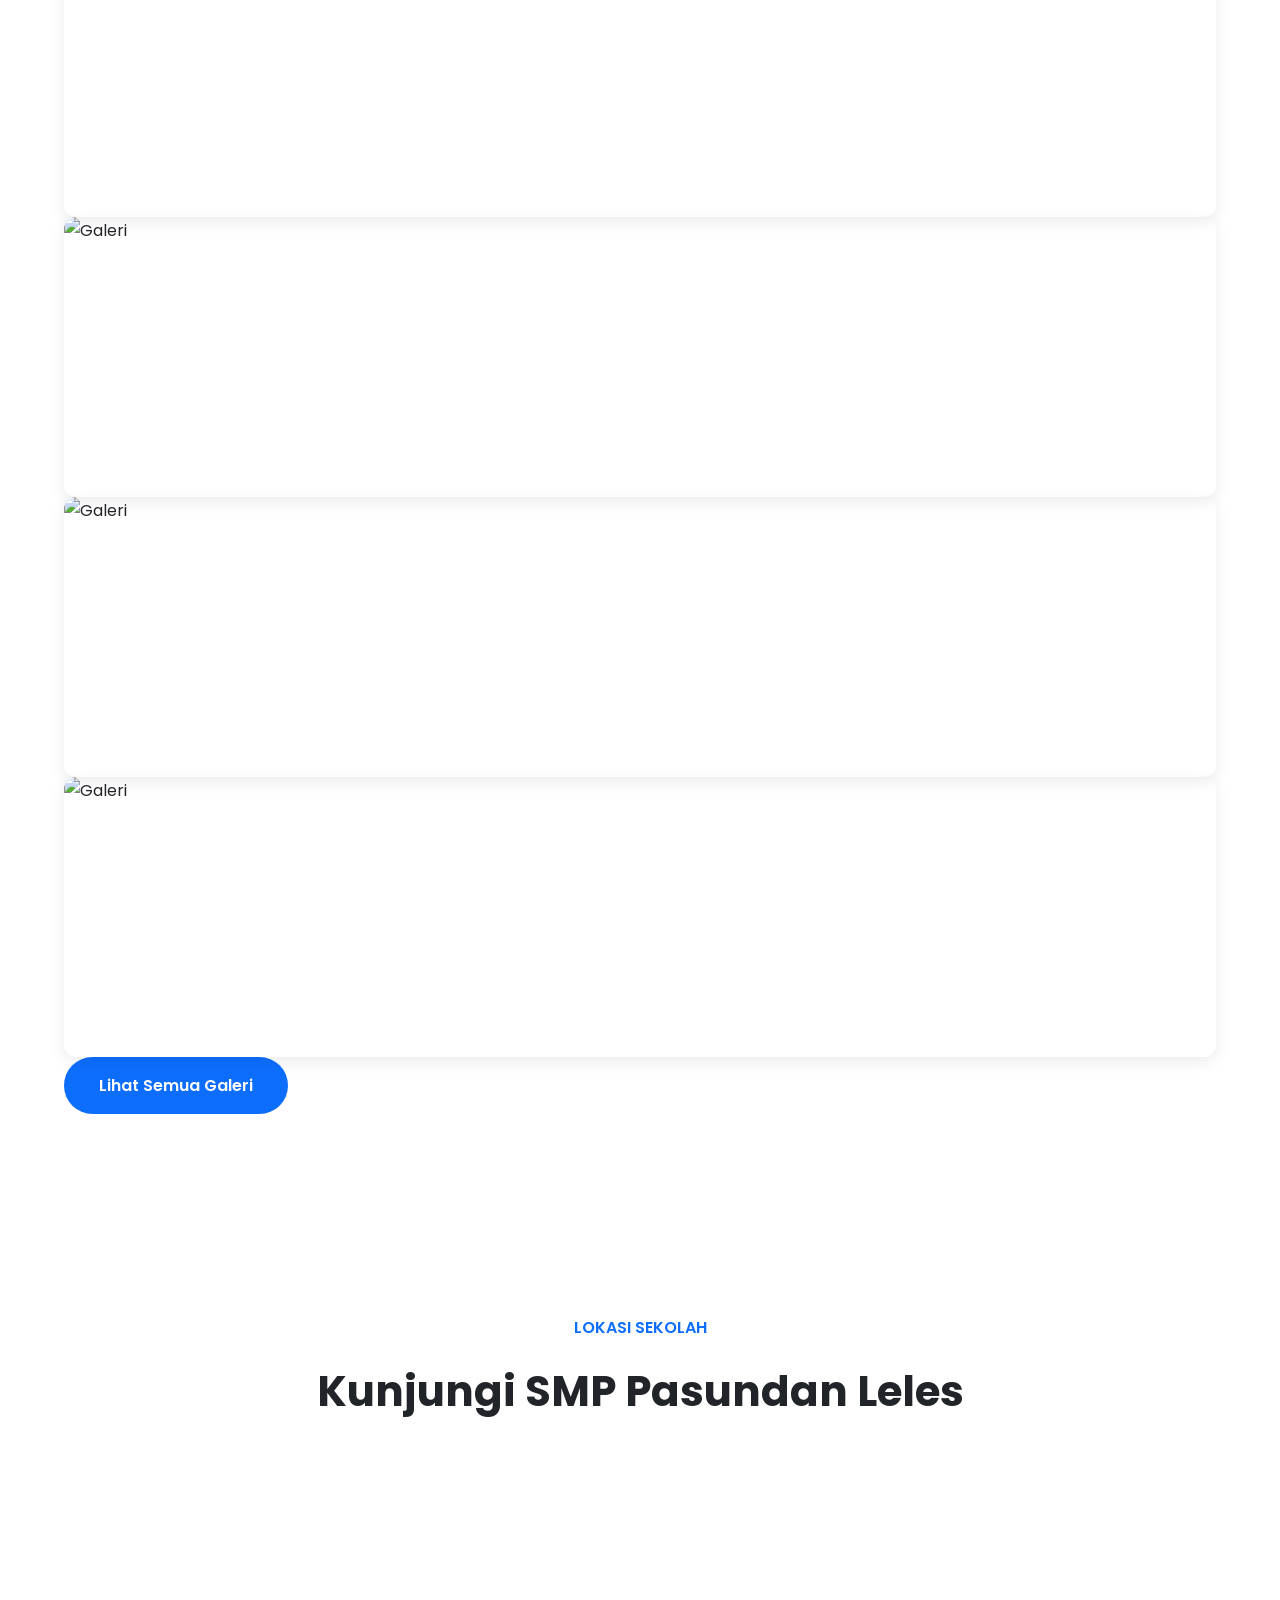
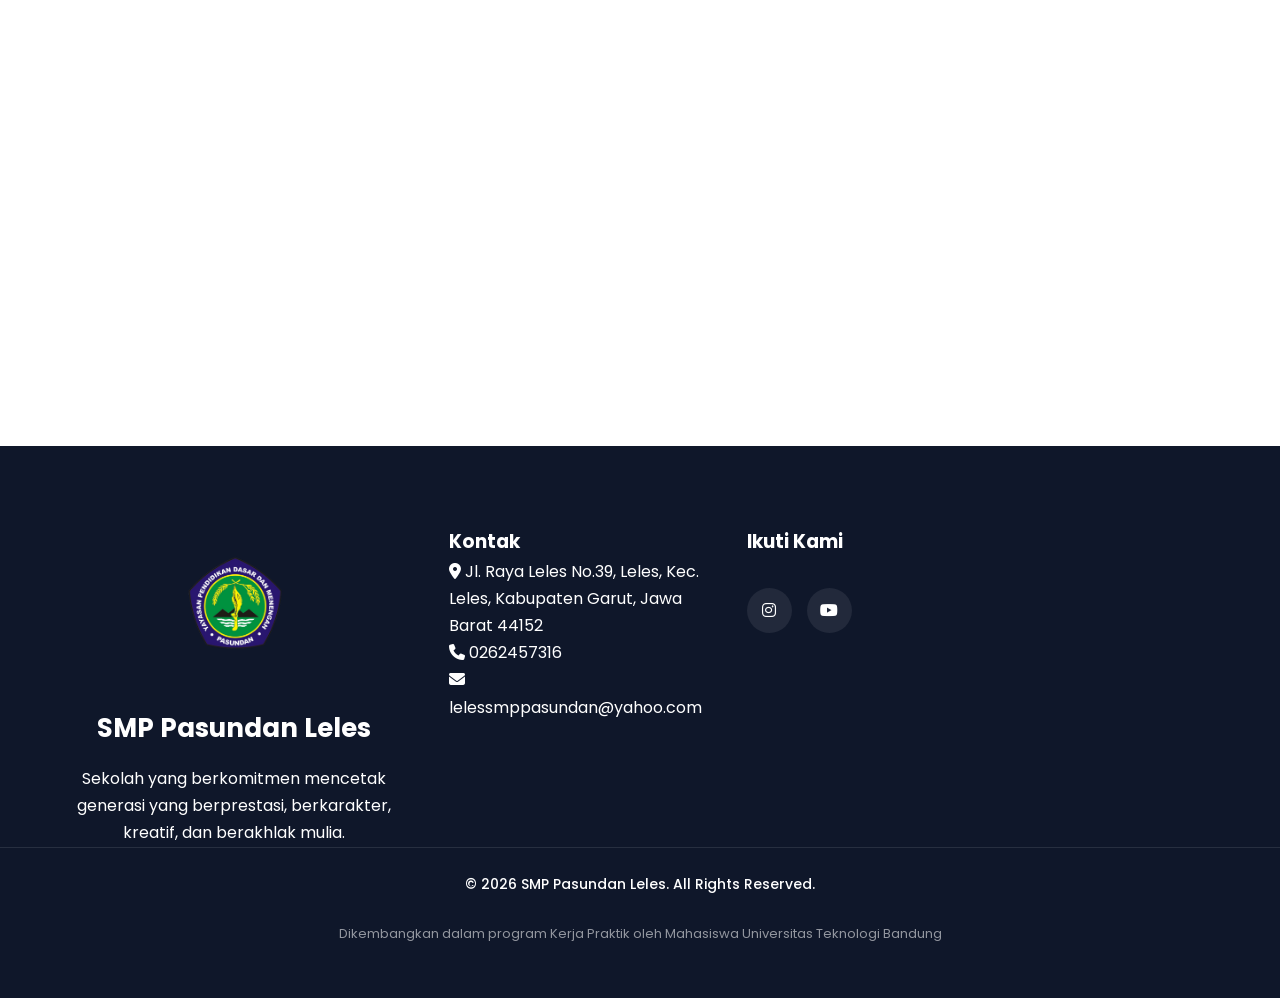
==== commit fab64980: "Add files via upload" ====
--- a/index.html
+++ b/index.html
@@ -1348,7 +1348,7 @@
 
                 <!-- ABOUT -->
 
-                <div class="footer-col">
+                <div class="footer-col footer-logo">
 
                     <img src="images/logo.png"
                         alt="Logo">
--- a/css/style.css
+++ b/css/style.css
@@ -3761,33 +3761,77 @@
 }
 
 
-/*=========================================
-            FOOTER LOGO
-=========================================*/
-
-.footer-logo{
-    flex-direction:column;
-    text-align:center;
-    gap:15px;
-}
-
-.footer-logo img{
-    width:100px;
-    height:100px;
-}
-.footer-logo h2{
-    font-size:26px;
-}
-
-.footer-logo span{
-    font-size:14px;
-}
-
-.footer-about p{
-    text-align:center;
-    margin-top:15px;
-}
-
+/* =========================================
+   FOOTER LOGO
+========================================= */
+
+.footer-logo {
+    display: flex;
+    flex-direction: column;
+    align-items: center;
+    justify-content: flex-start;
+    text-align: center;
+    gap: 15px;
+}
+
+.footer-logo img {
+    width: 100px;
+    height: 100px;
+    max-width: 100px;
+    object-fit: contain;
+    margin: 0 auto;
+}
+
+.footer-logo h3 {
+    font-size: 26px;
+    margin: 0;
+}
+
+.footer-logo p {
+    text-align: center;
+    margin: 0;
+    line-height: 1.7;
+}
+
+
+/* =========================================
+   FOOTER LOGO - MOBILE
+========================================= */
+
+@media (max-width: 768px) {
+
+    .footer-logo {
+        width: 100%;
+        display: flex;
+        flex-direction: column;
+        align-items: center;
+        justify-content: center;
+        text-align: center;
+        gap: 12px;
+    }
+
+    .footer-logo img {
+        width: 90px !important;
+        height: 90px !important;
+        max-width: 90px !important;
+        margin: 0 auto;
+        object-fit: contain;
+    }
+
+    .footer-logo h3 {
+        font-size: 24px;
+        margin: 0;
+    }
+
+    .footer-logo p {
+        max-width: 330px;
+        margin: 0 auto;
+        text-align: center;
+        font-size: 14px;
+        line-height: 1.7;
+    }
+
+}
 
 /*=========================================
             FOOTER TITLE
@@ -4587,6 +4631,8 @@
 
     /* ================= FOOTER ================= */
 
+/* ================= FOOTER ================= */
+
 .footer-wrapper{
     grid-template-columns:1fr;
     gap:40px;
@@ -4594,9 +4640,11 @@
 }
 
 .footer-logo{
+    display:flex;
     flex-direction:column;
     justify-content:center;
     align-items:center;
+    text-align:center;
     gap:12px;
     margin-bottom:15px;
 }
@@ -4605,6 +4653,7 @@
     width:90px;
     height:90px;
     object-fit:contain;
+    margin:0 auto;
 }
 
 .footer-logo h2{
@@ -4649,7 +4698,6 @@
     gap:10px;
     text-align:center;
 }
-
     /* ================= TABLE ================= */
 
     .training-table,
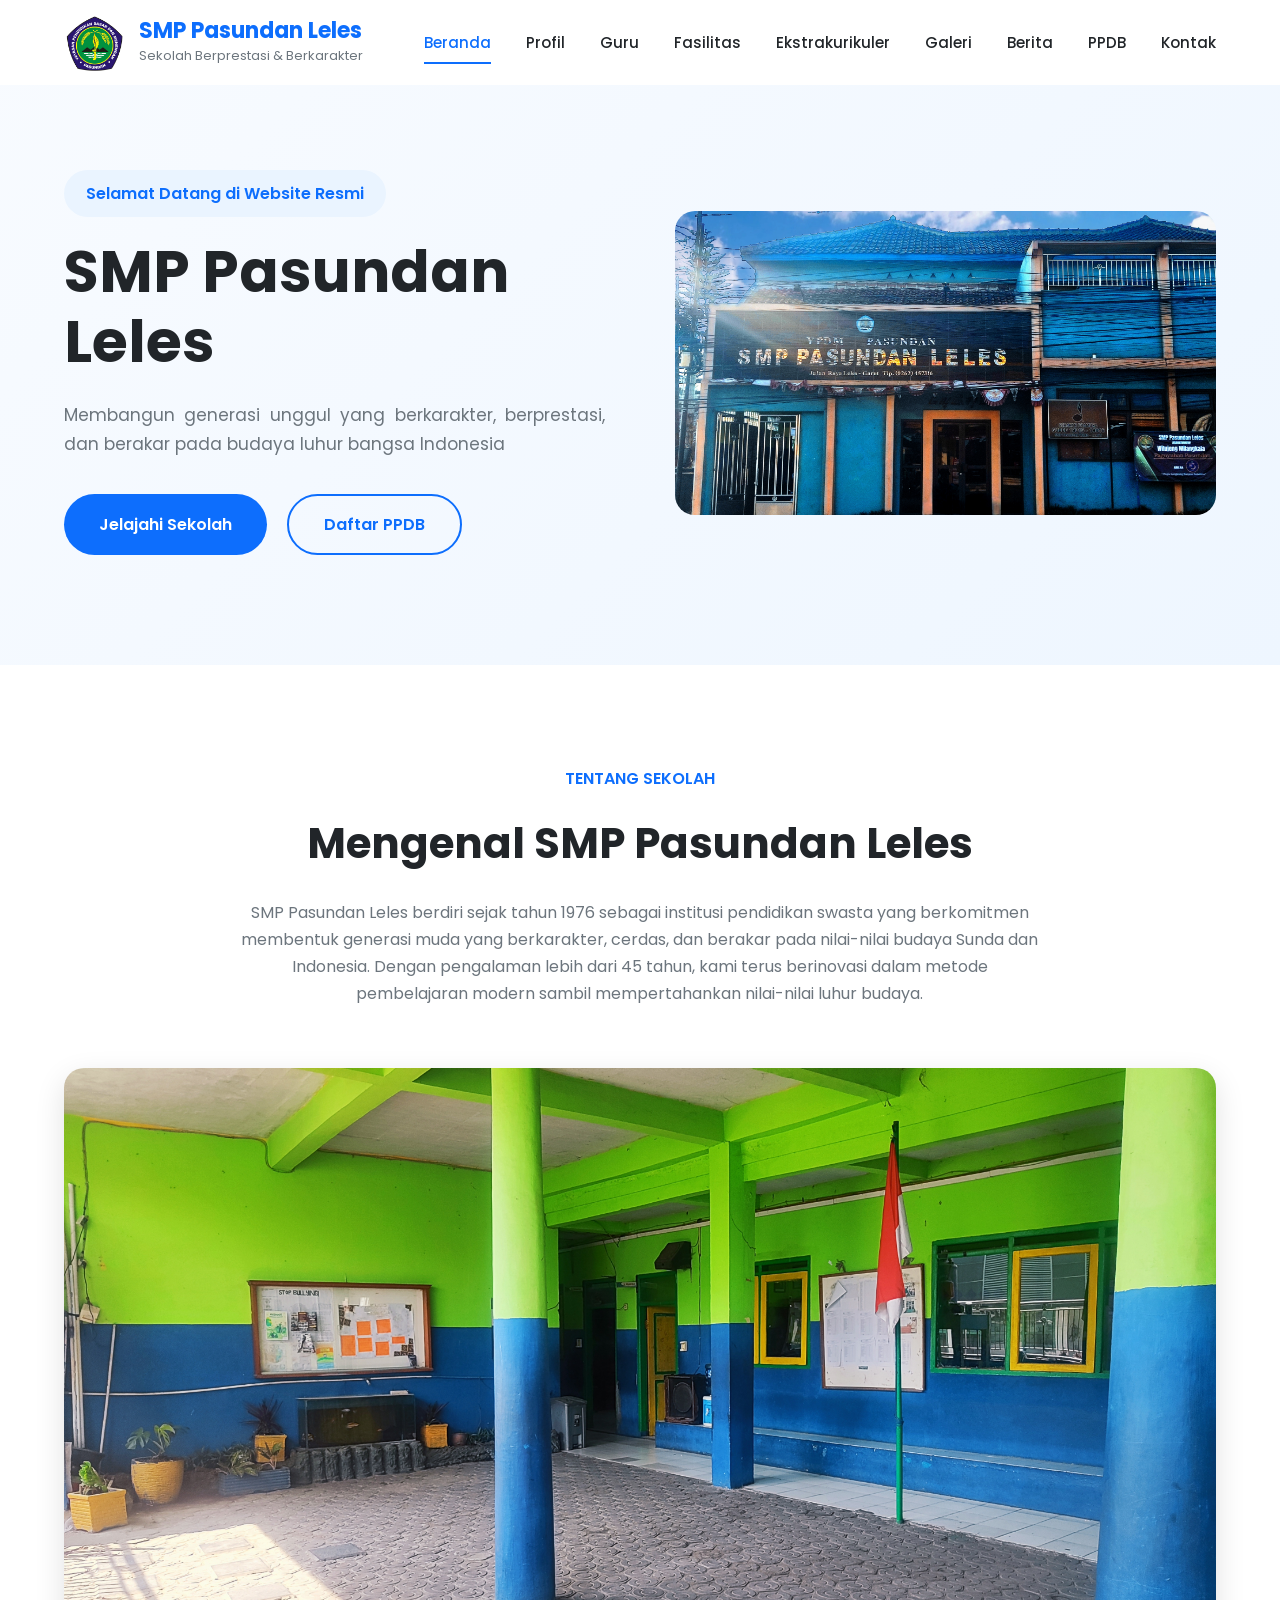
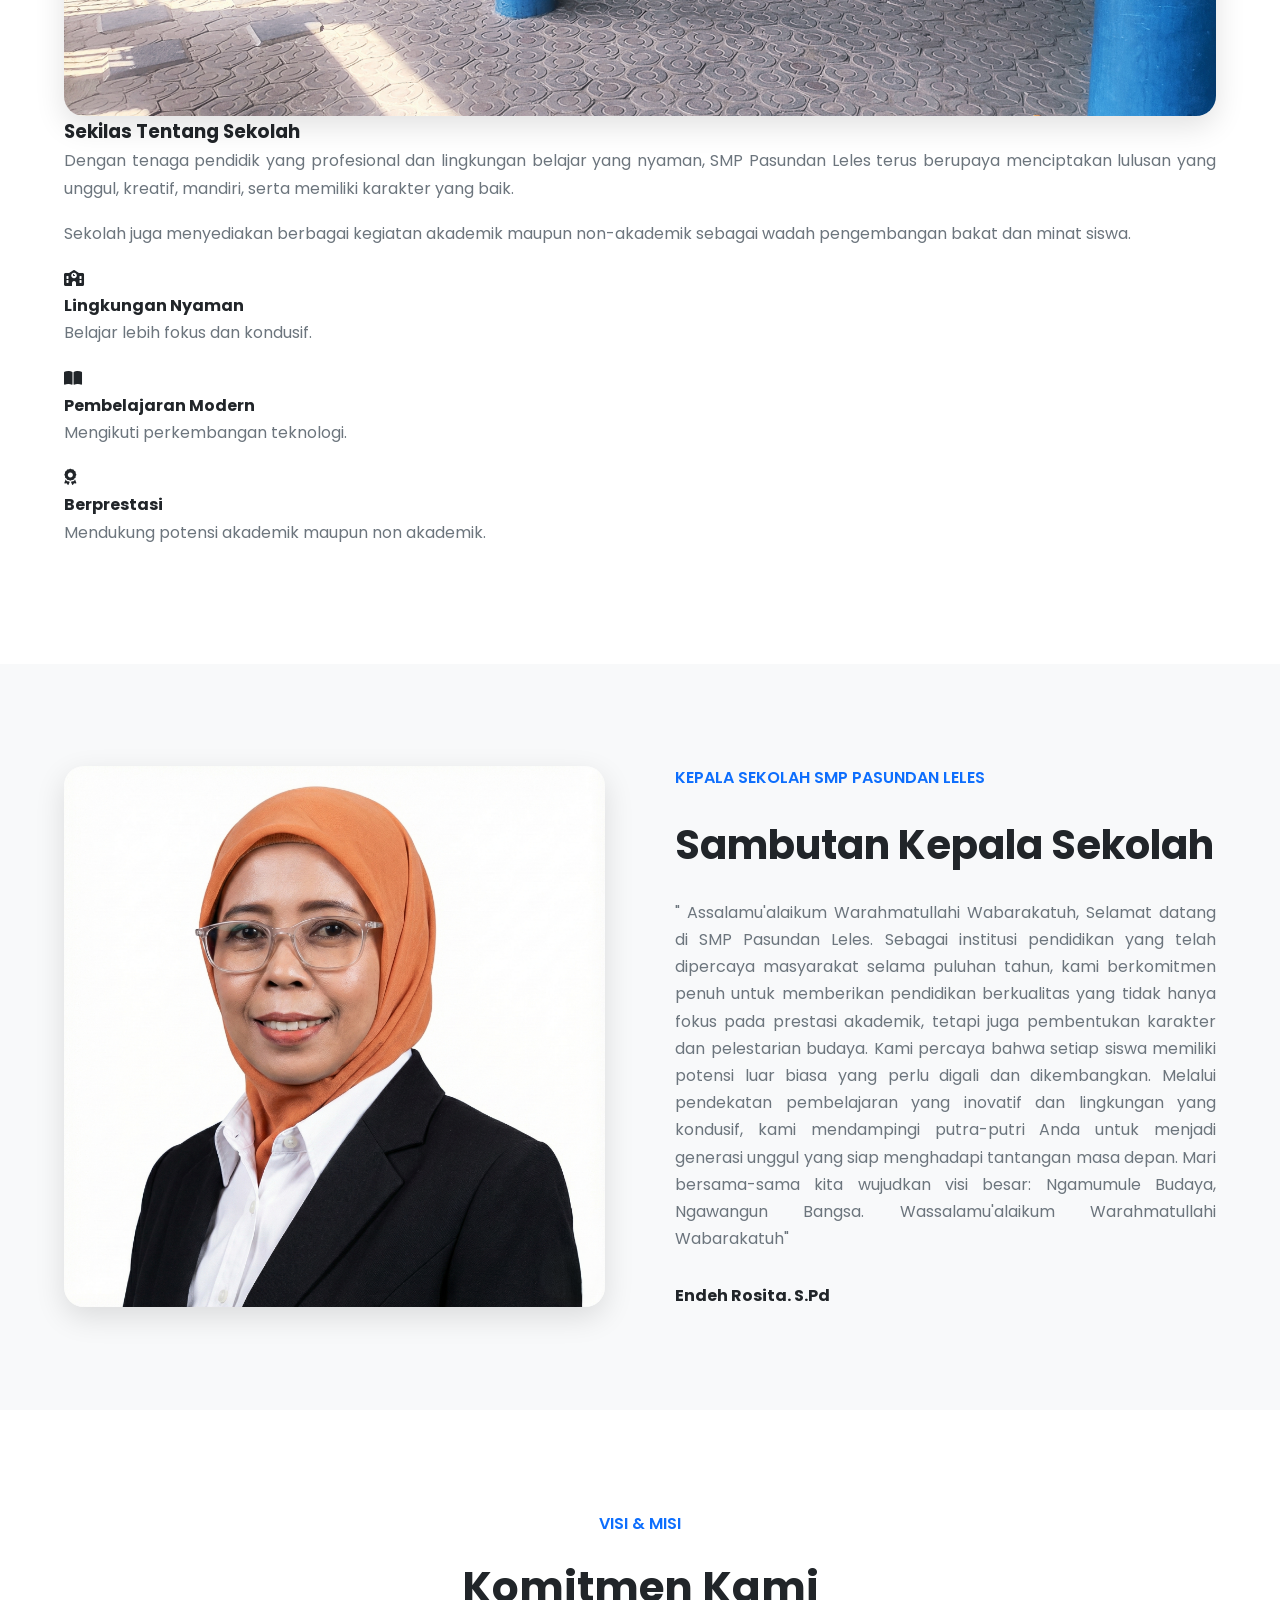
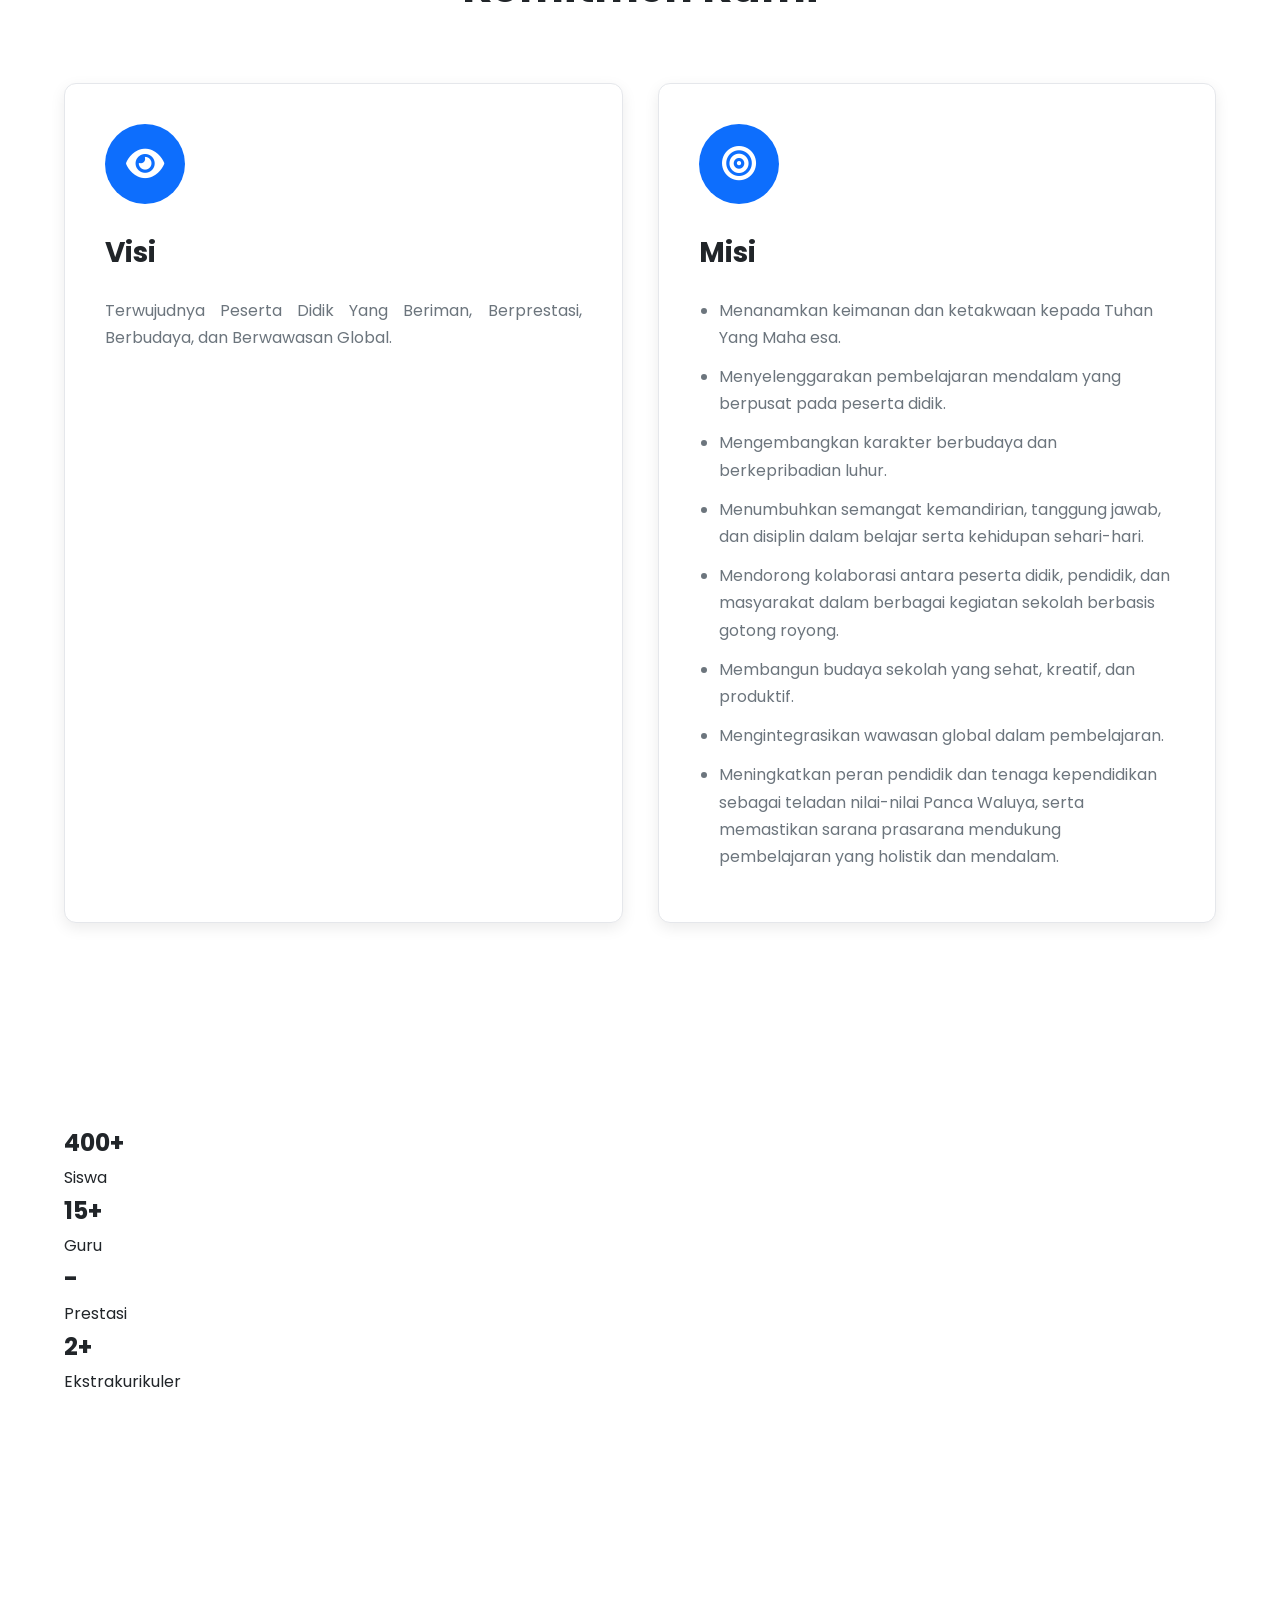
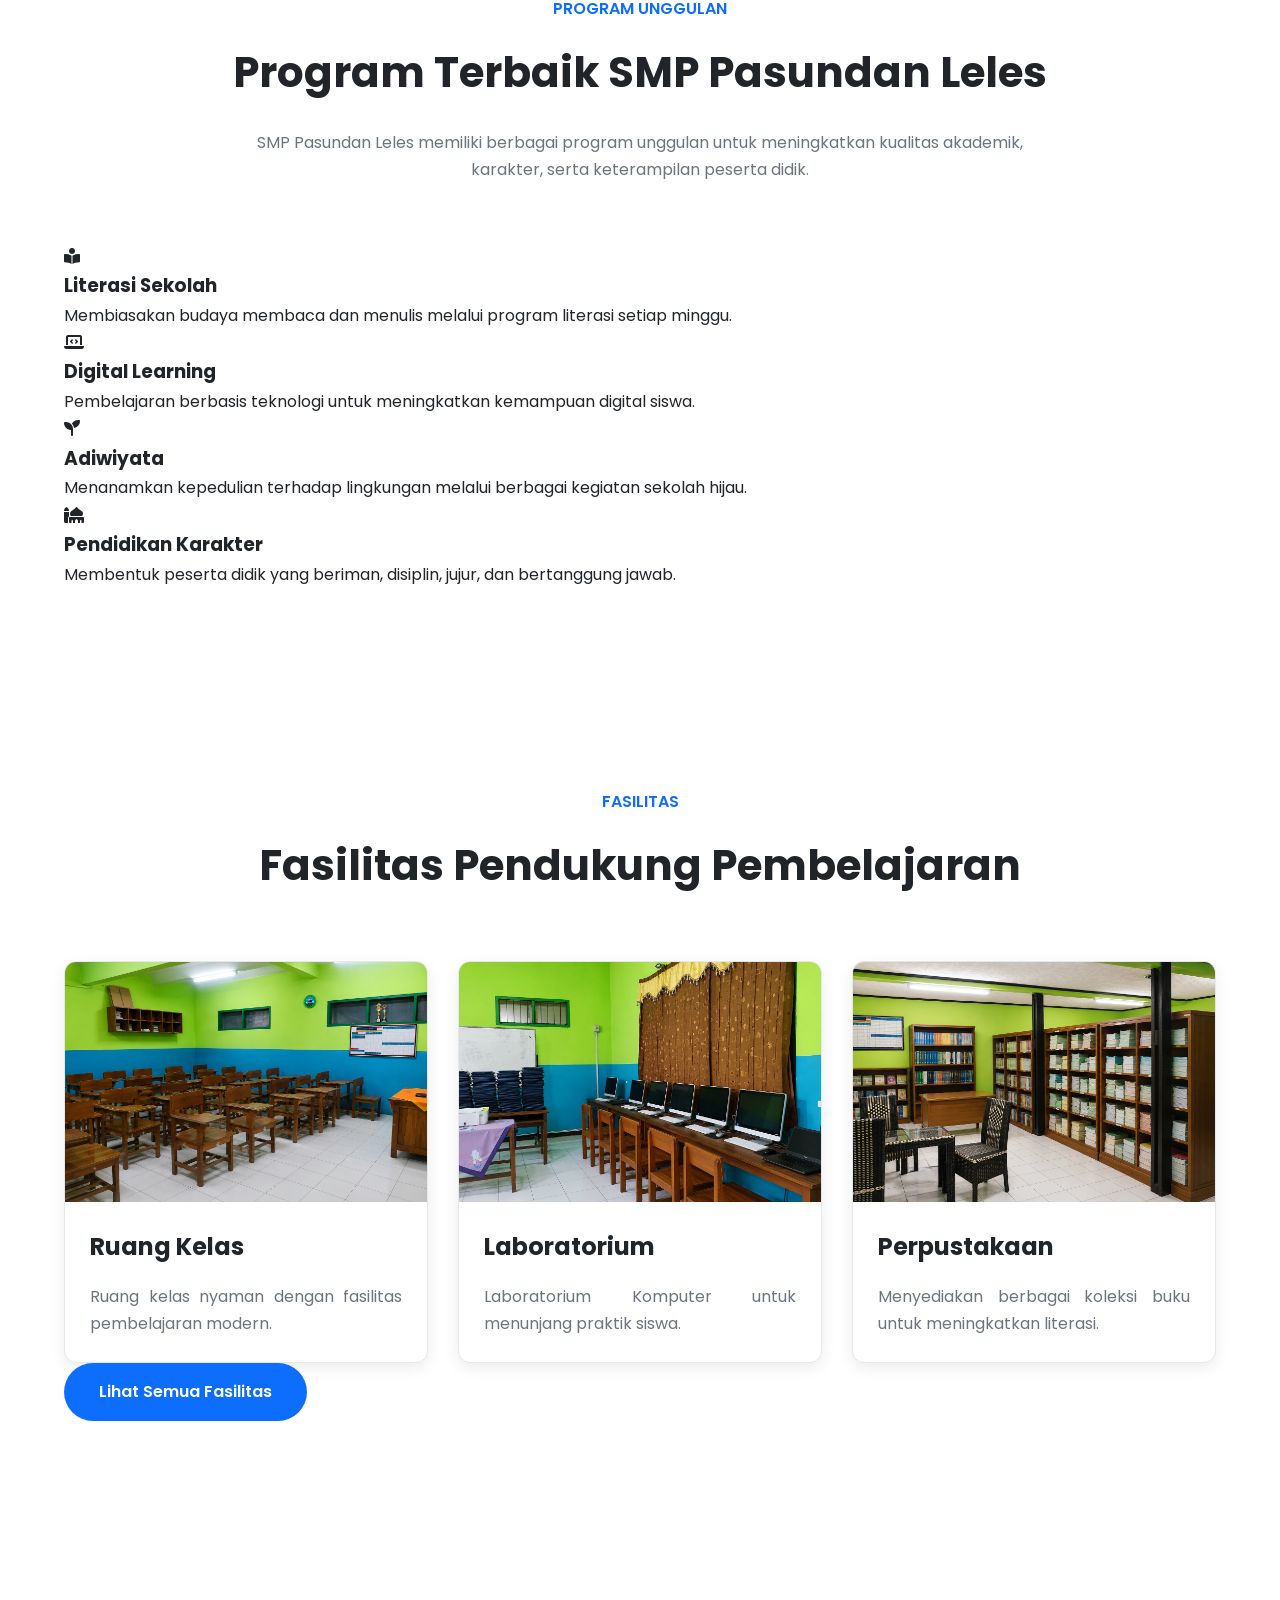
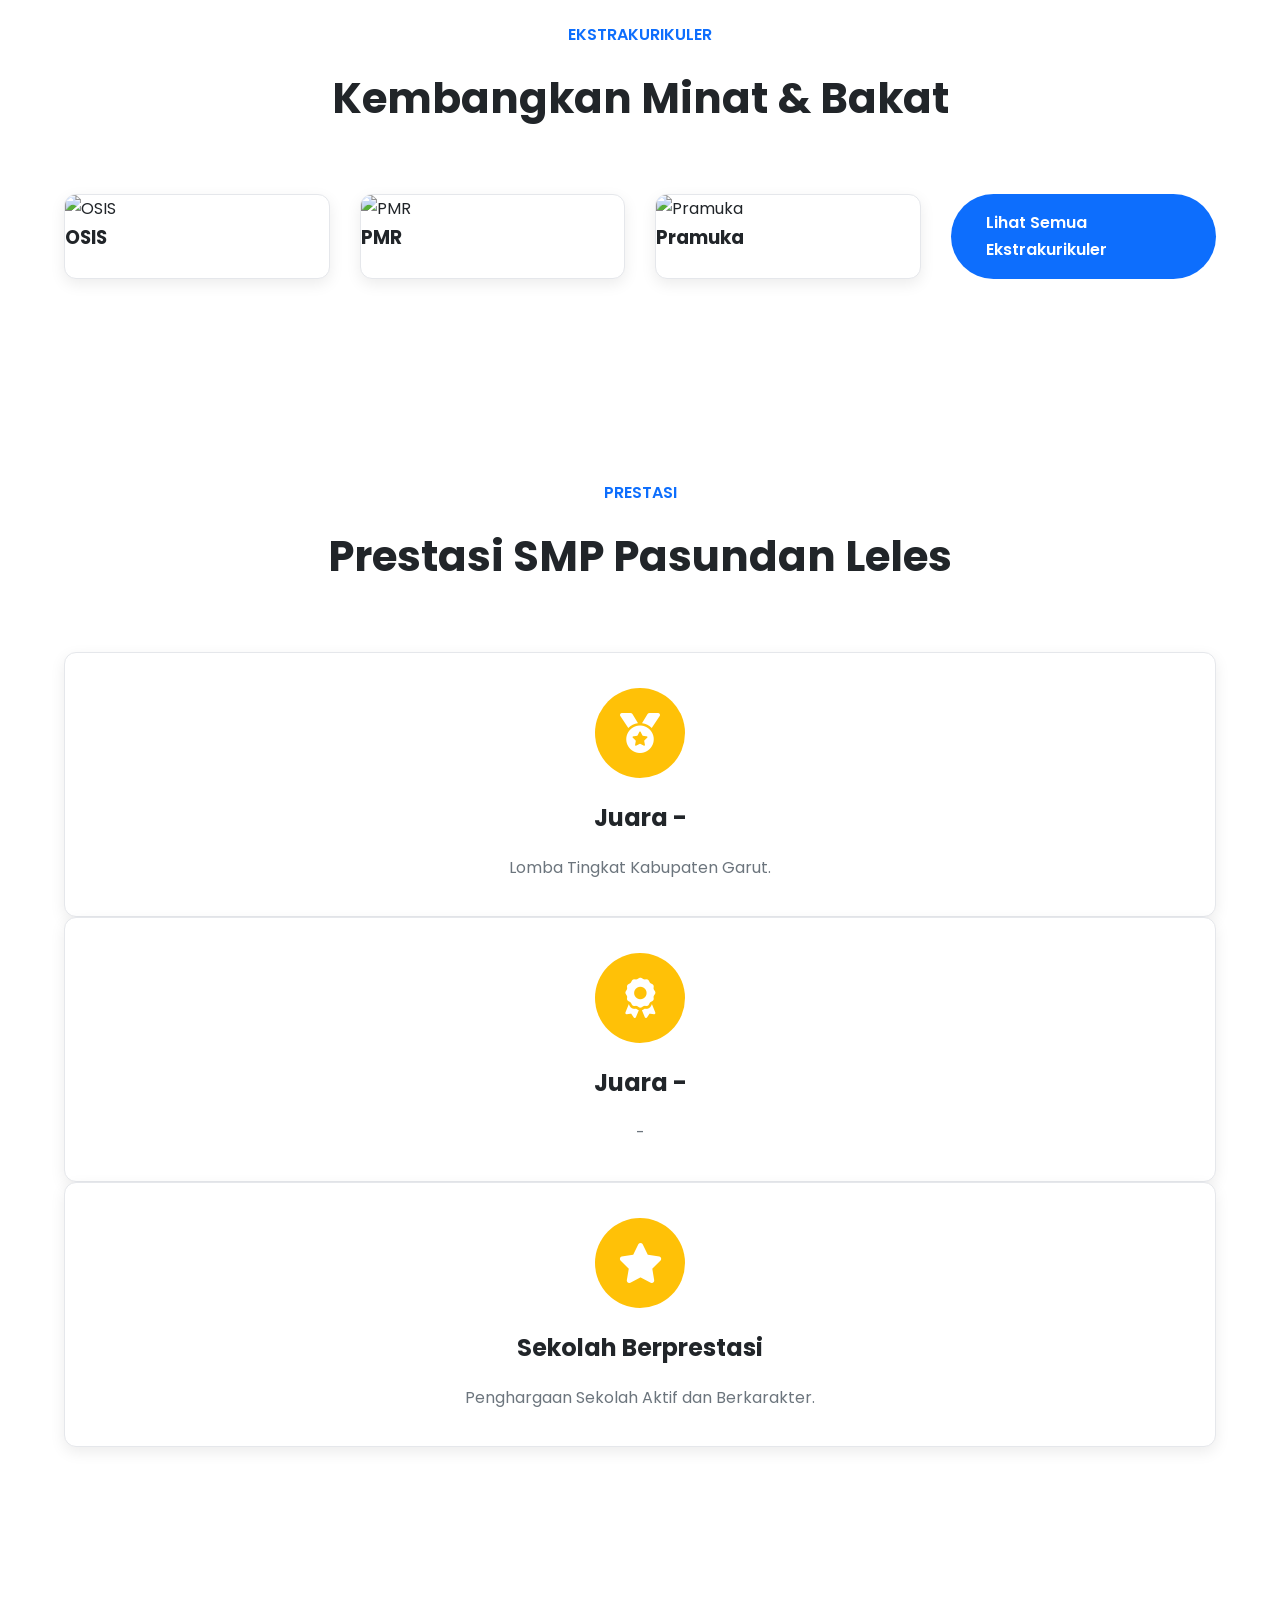
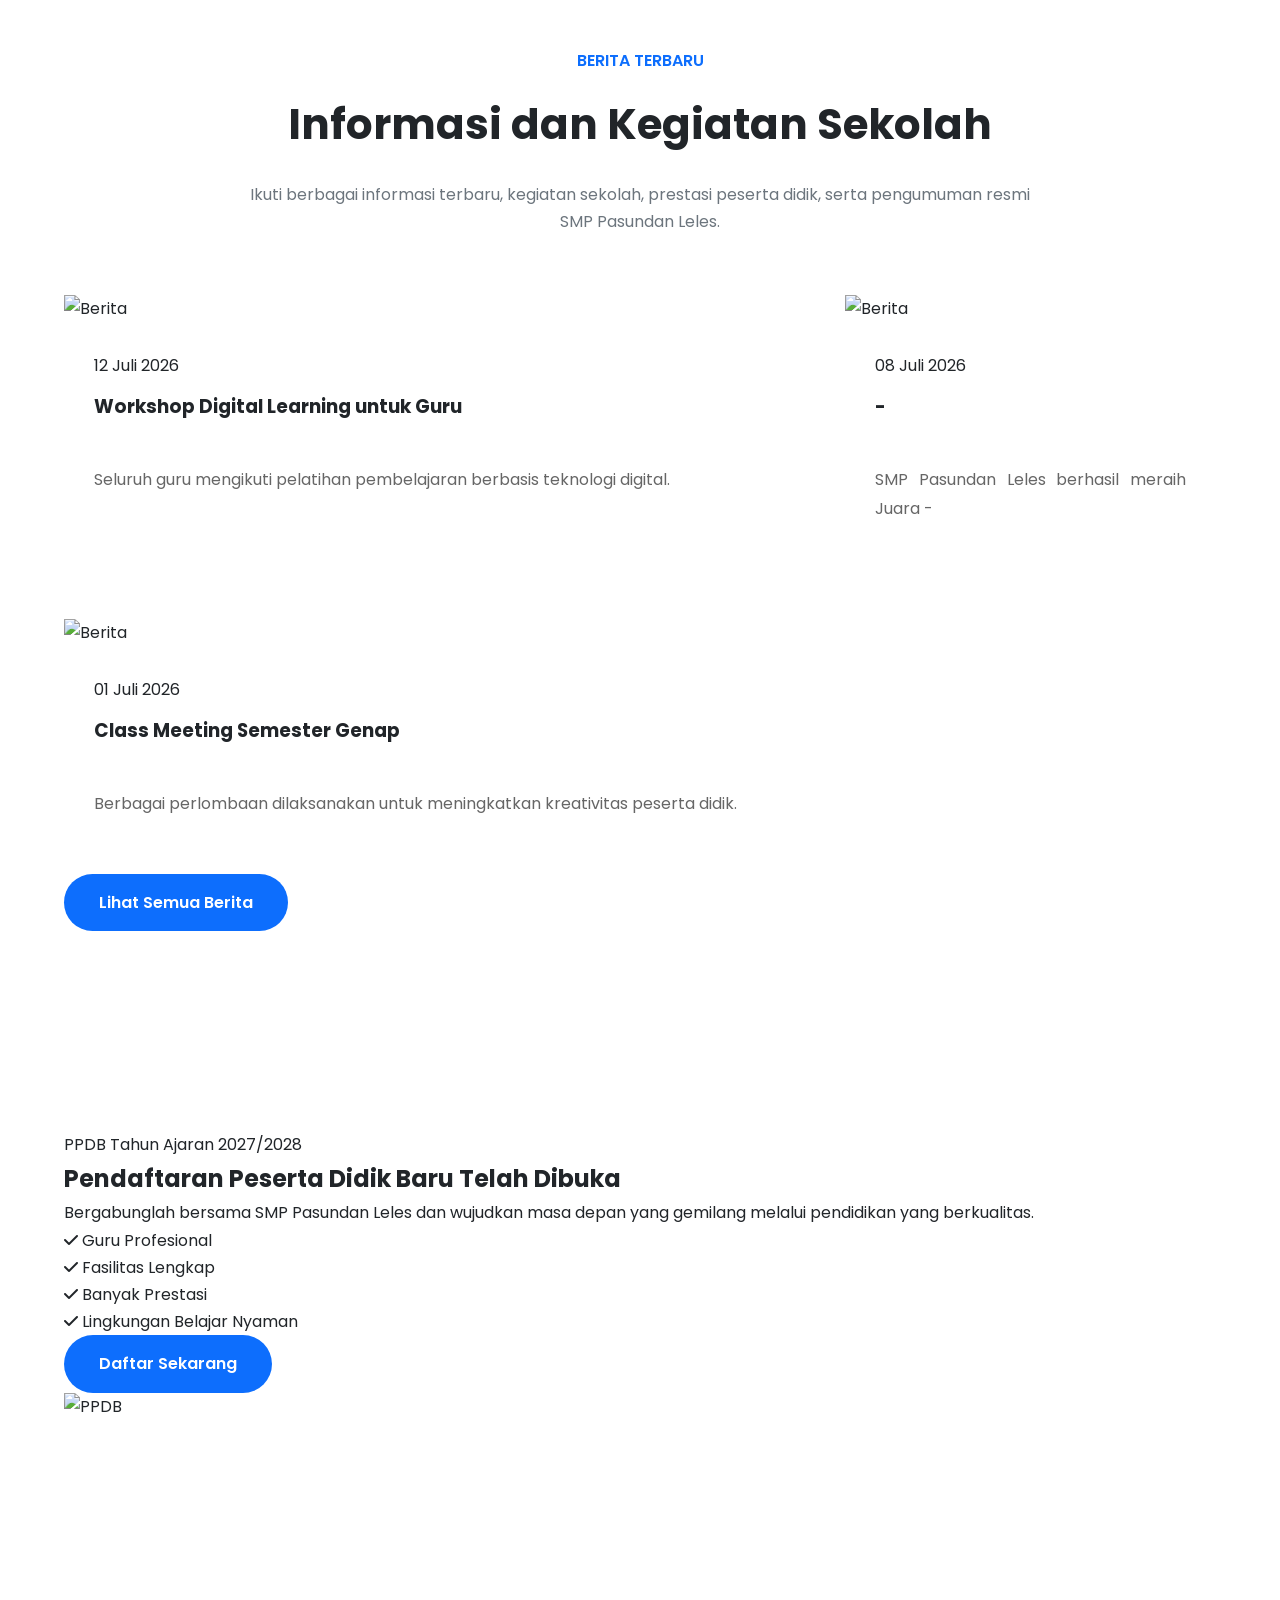
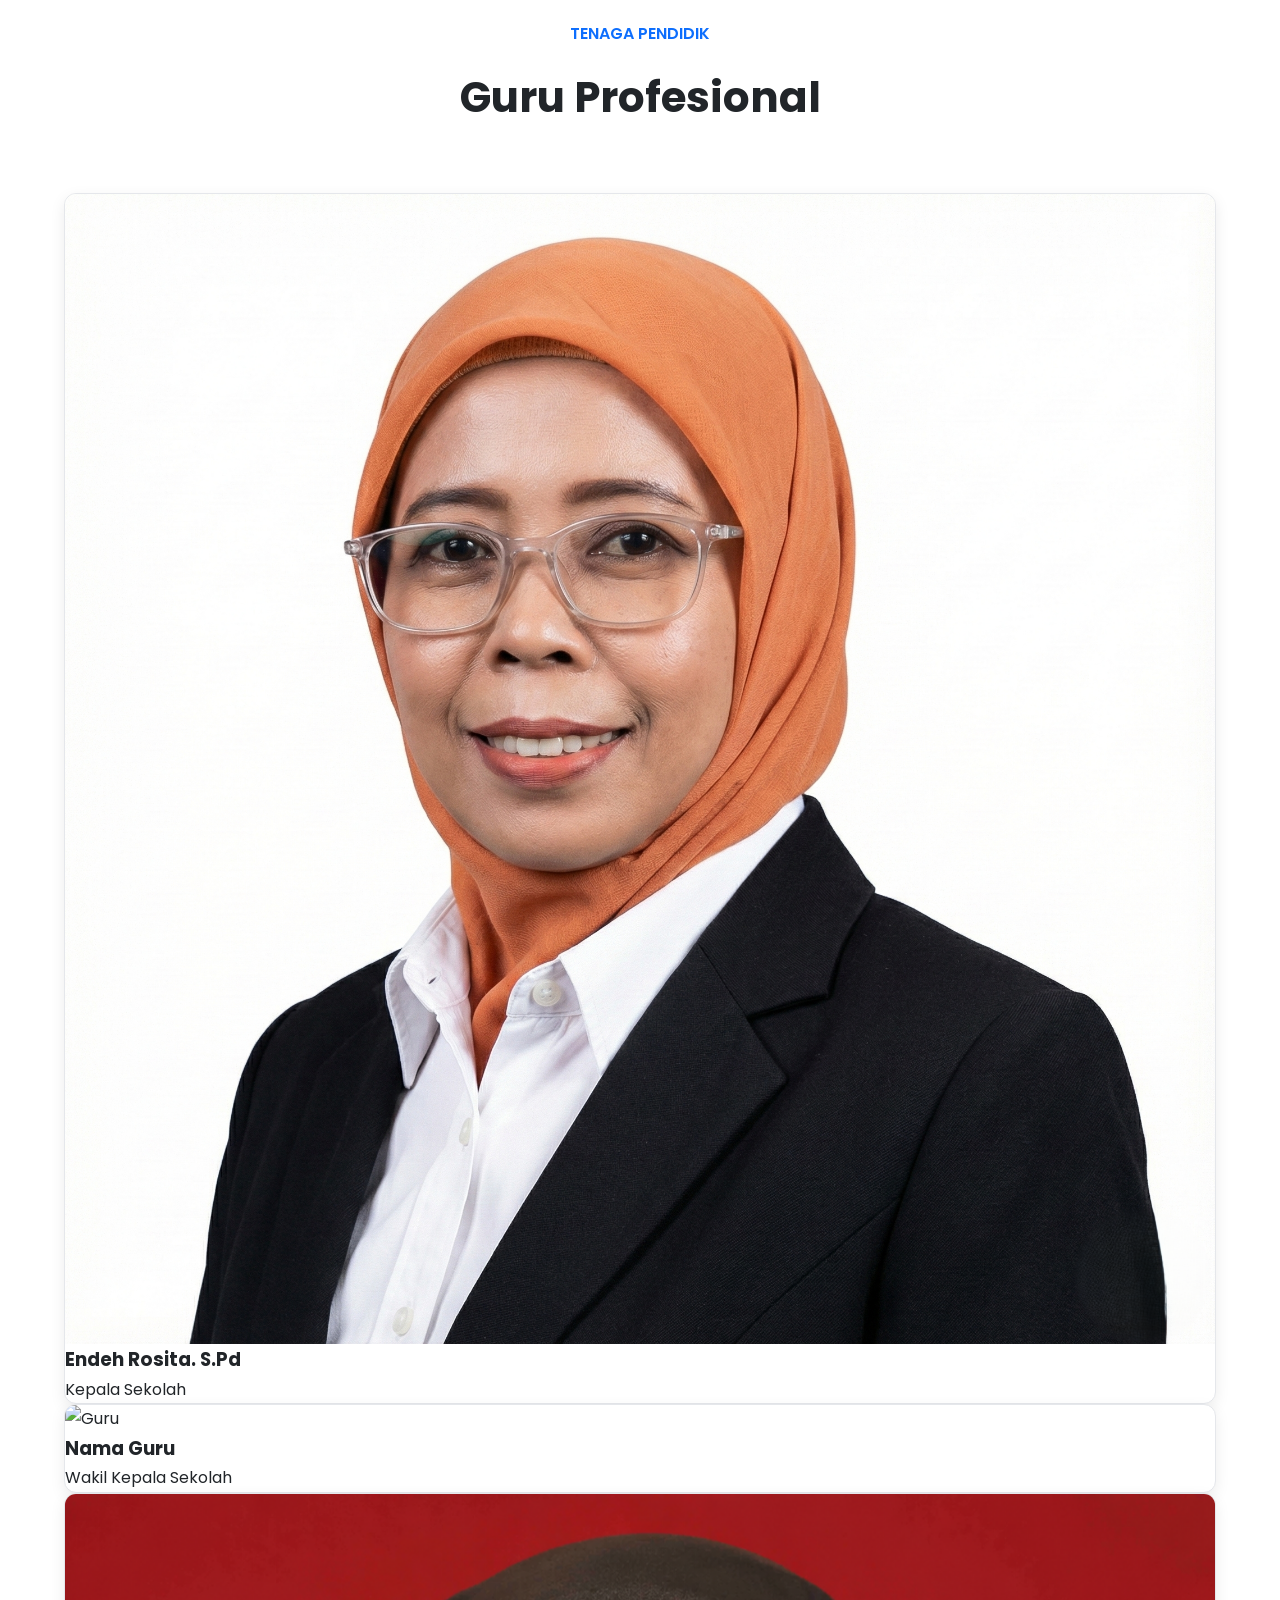
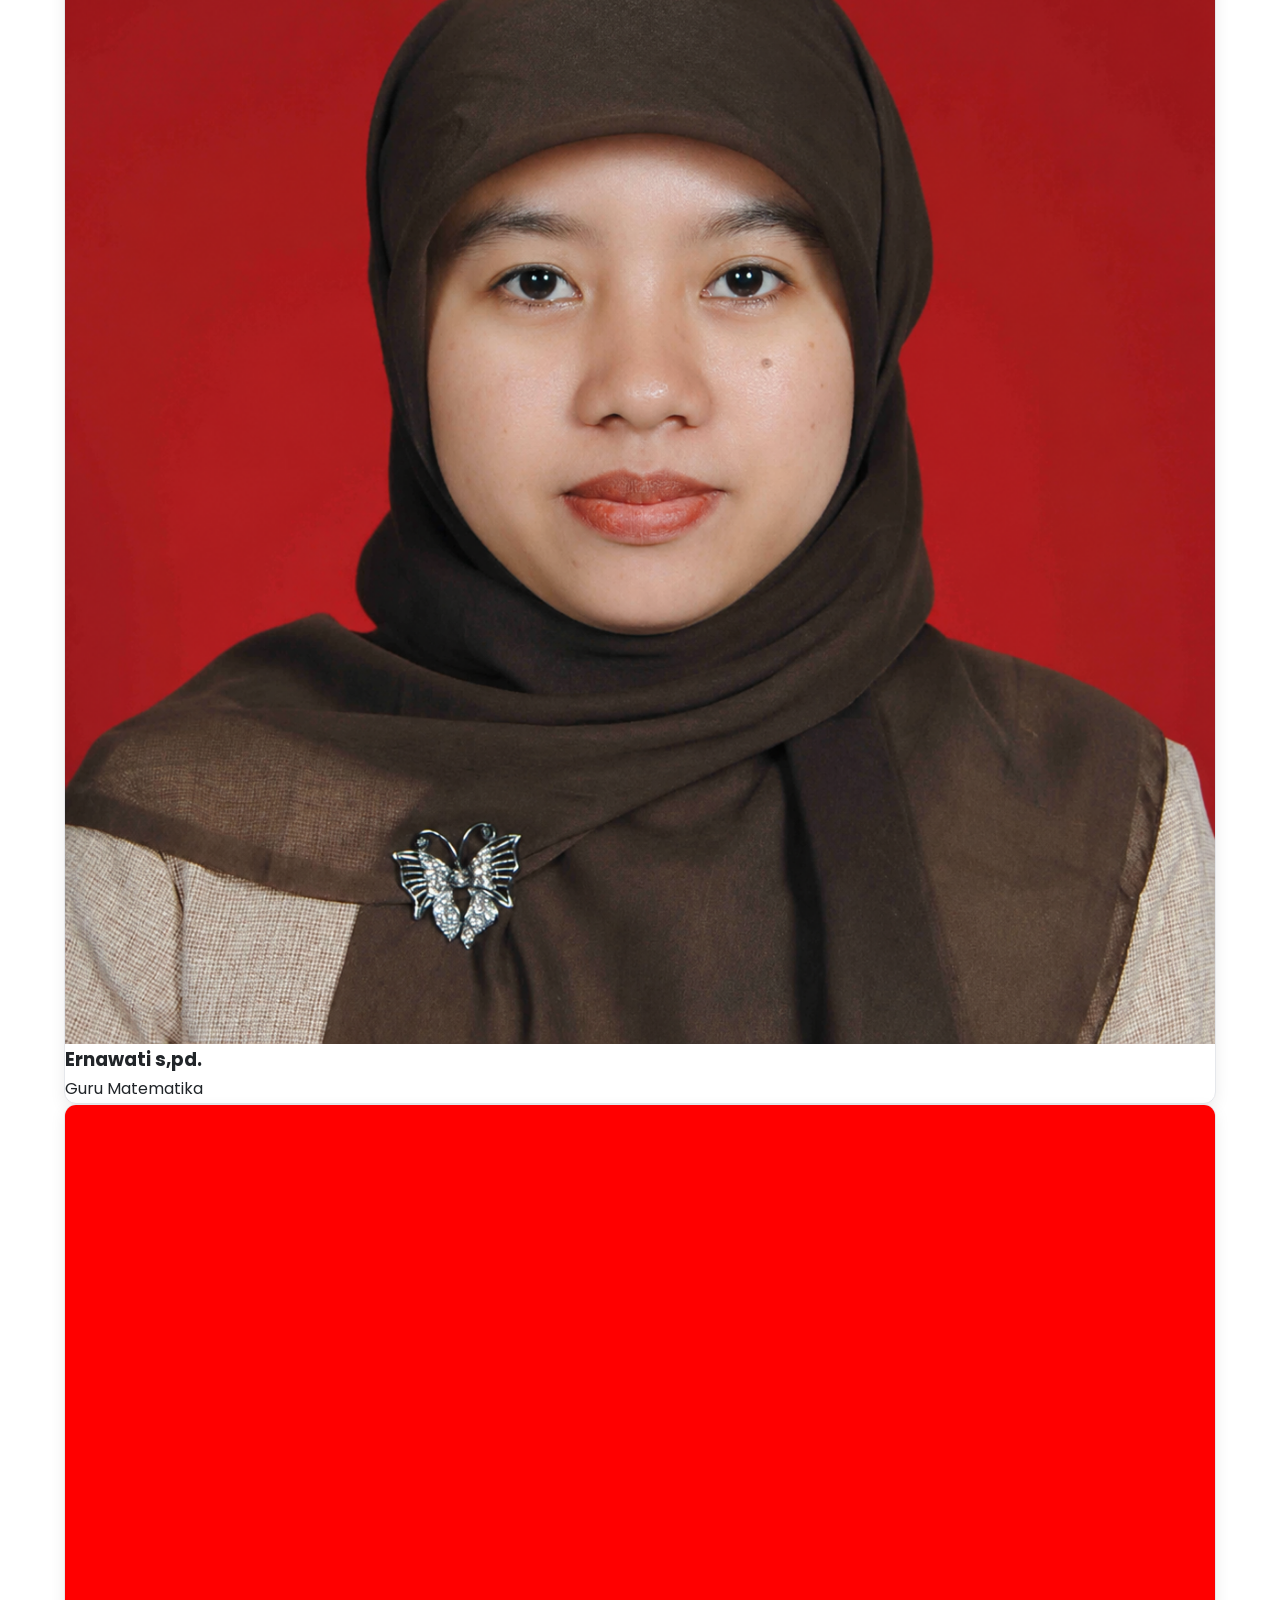
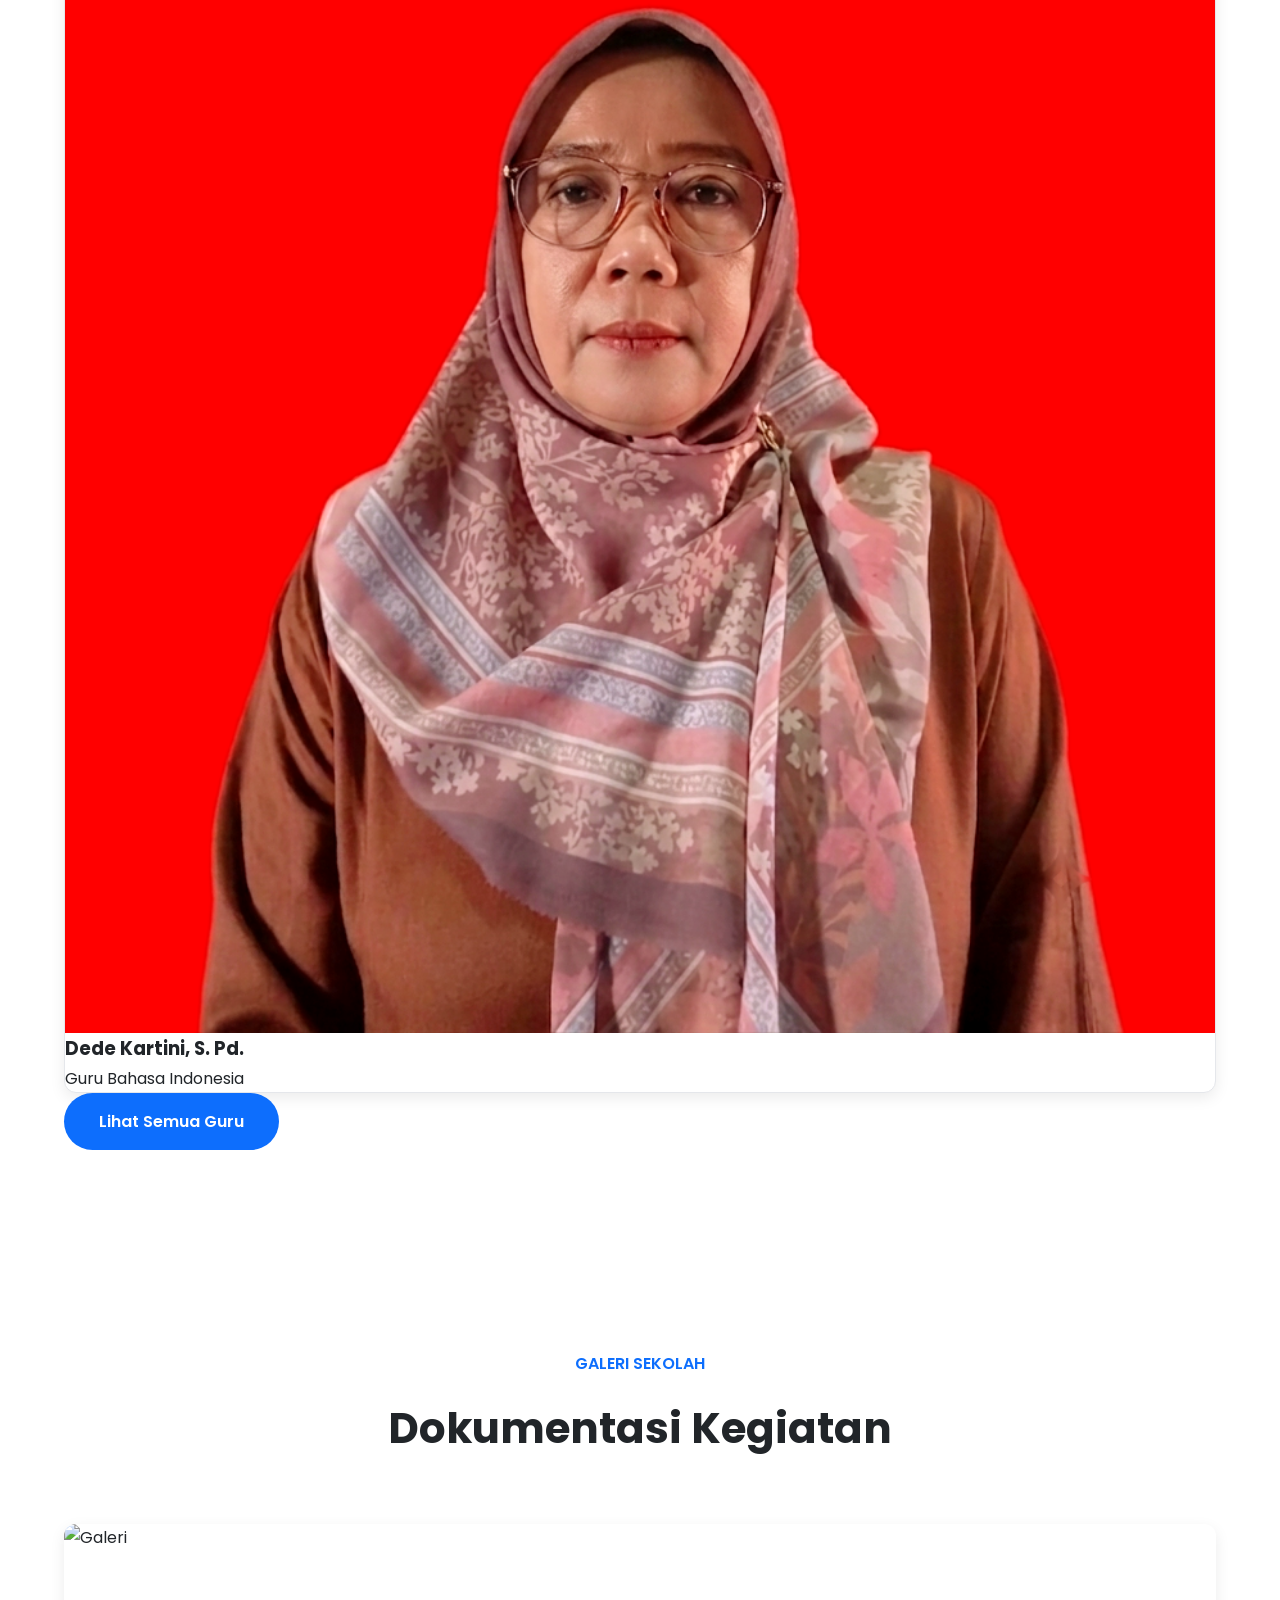
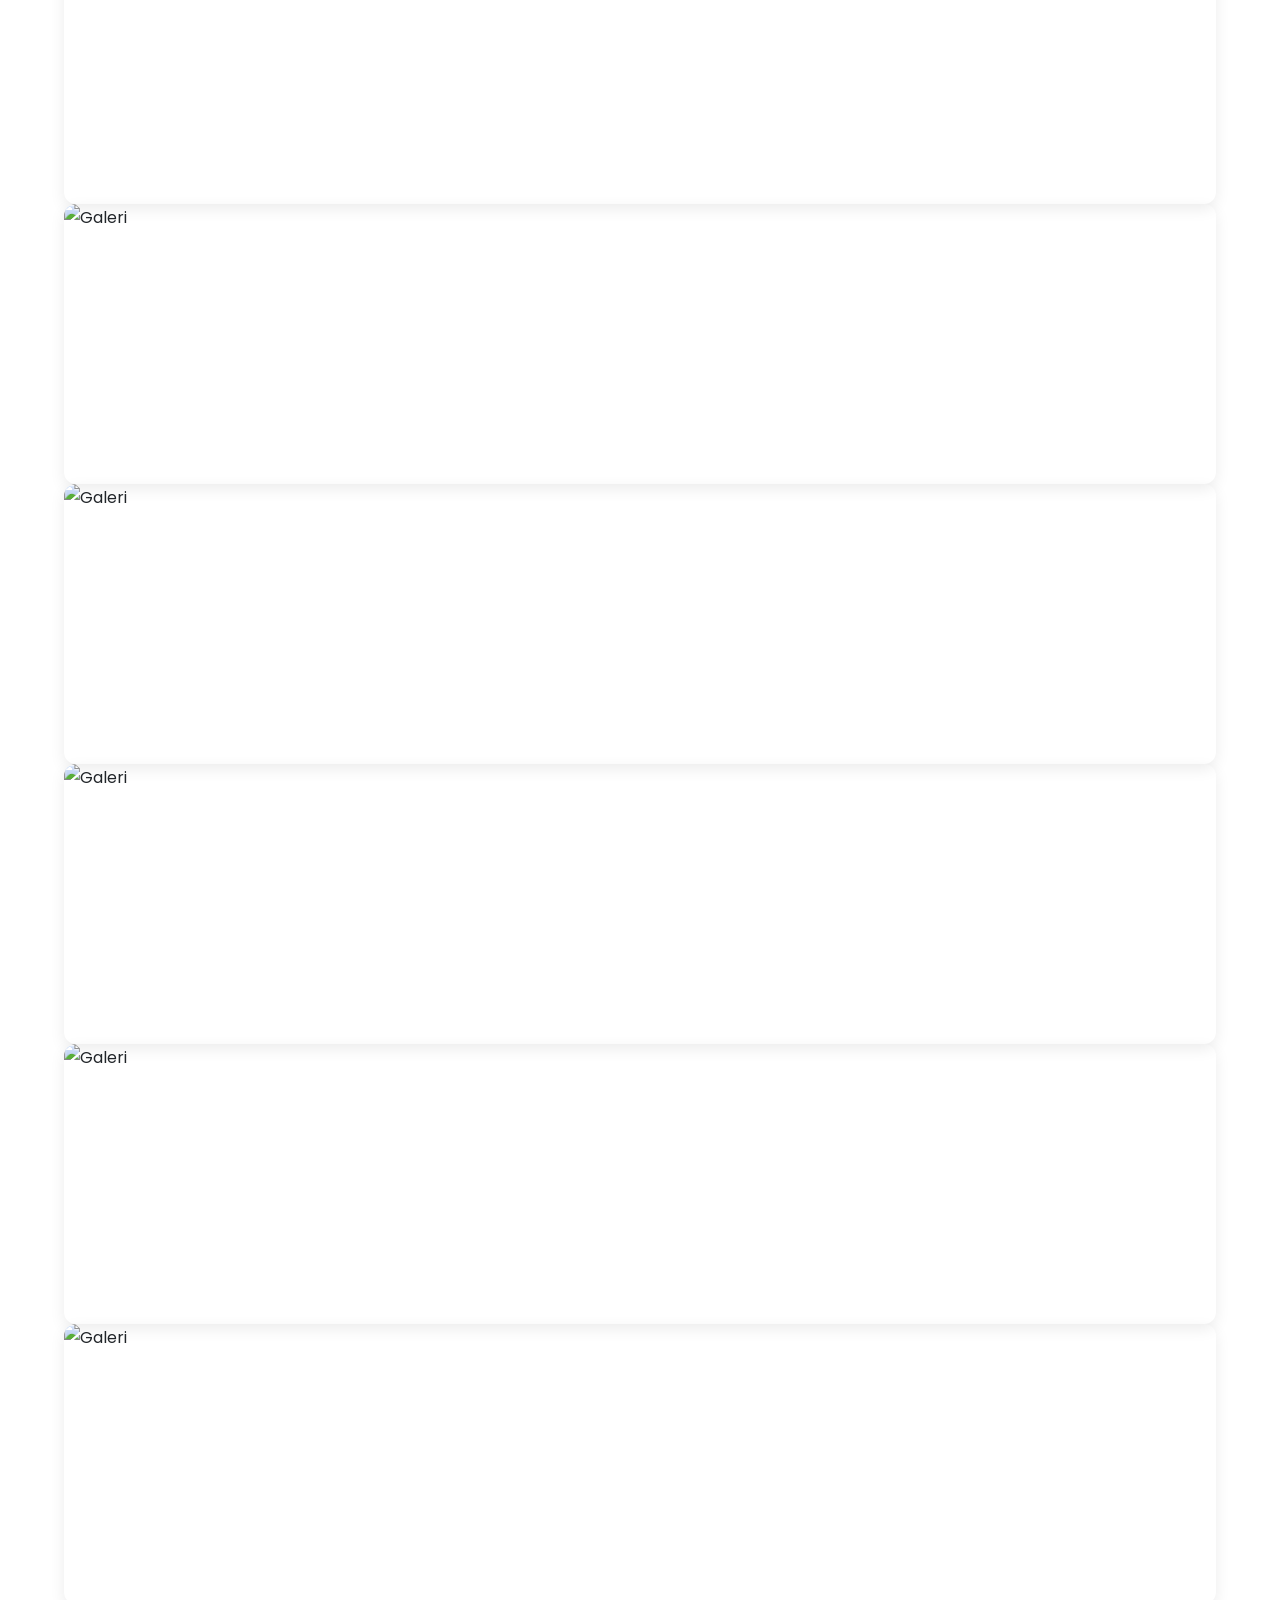
==== commit 5c6c25ea: "Add files via upload" ====
--- a/index.html
+++ b/index.html
@@ -505,7 +505,7 @@
 
                 <div class="counter-item">
 
-                    <h2>200+</h2>
+                    <h2>400+</h2>
 
                     <p>Siswa</p>
 
@@ -513,7 +513,7 @@
 
                 <div class="counter-item">
 
-                    <h2>21+</h2>
+                    <h2>15+</h2>
 
                     <p>Guru</p>
 
@@ -521,7 +521,7 @@
 
                 <div class="counter-item">
 
-                    <h2>15+</h2>
+                    <h2>-</h2>
 
                     <p>Prestasi</p>
 
@@ -529,7 +529,7 @@
 
                 <div class="counter-item">
 
-                    <h2>3+</h2>
+                    <h2>2+</h2>
 
                     <p>Ekstrakurikuler</p>
 
@@ -816,7 +816,7 @@
 
                     <i class="fa-solid fa-medal"></i>
 
-                    <h3>Juara 1 Pramuka</h3>
+                    <h3>Juara -</h3>
 
                     <p>
 
@@ -830,12 +830,11 @@
 
                     <i class="fa-solid fa-award"></i>
 
-                    <h3>Juara Futsal</h3>
-
-                    <p>
-
-                        Turnamen Antar SMP
-                        Tingkat Kabupaten.
+                    <h3>Juara -</h3>
+
+                    <p>
+
+                       -
 
                     </p>
 
@@ -940,15 +939,14 @@
 
                         <h3>
 
-                            Juara Olimpiade IPA
+                            -
 
                         </h3>
 
                         <p>
 
                             SMP Pasundan Leles berhasil
-                            meraih Juara 1 tingkat
-                            Kabupaten Garut.
+                            meraih Juara -
 
                         </p>
 
@@ -1127,12 +1125,12 @@
 
                 <div class="teacher-card">
 
-                    <img src="images/guru1.jpg"
+                    <img src="images/kepsek.png"
                         alt="Guru">
 
                     <h3>
 
-                        Nama Guru
+                        Endeh Rosita. S.Pd
 
                     </h3>
 
@@ -1165,12 +1163,12 @@
 
                 <div class="teacher-card">
 
-                    <img src="images/guru3.jpg"
+                    <img src="images/guru mtk.Ernawati.png"
                         alt="Guru">
 
                     <h3>
 
-                        Nama Guru
+                       Ernawati s,pd.
 
                     </h3>
 
@@ -1184,12 +1182,12 @@
 
                 <div class="teacher-card">
 
-                    <img src="images/guru4.jpg"
+                    <img src="images/Guru B. Indonesia - Bu Dede Kartini, S. Pd.png"
                         alt="Guru">
 
                     <h3>
 
-                        Nama Guru
+                      Dede Kartini, S. Pd.
 
                     </h3>
 
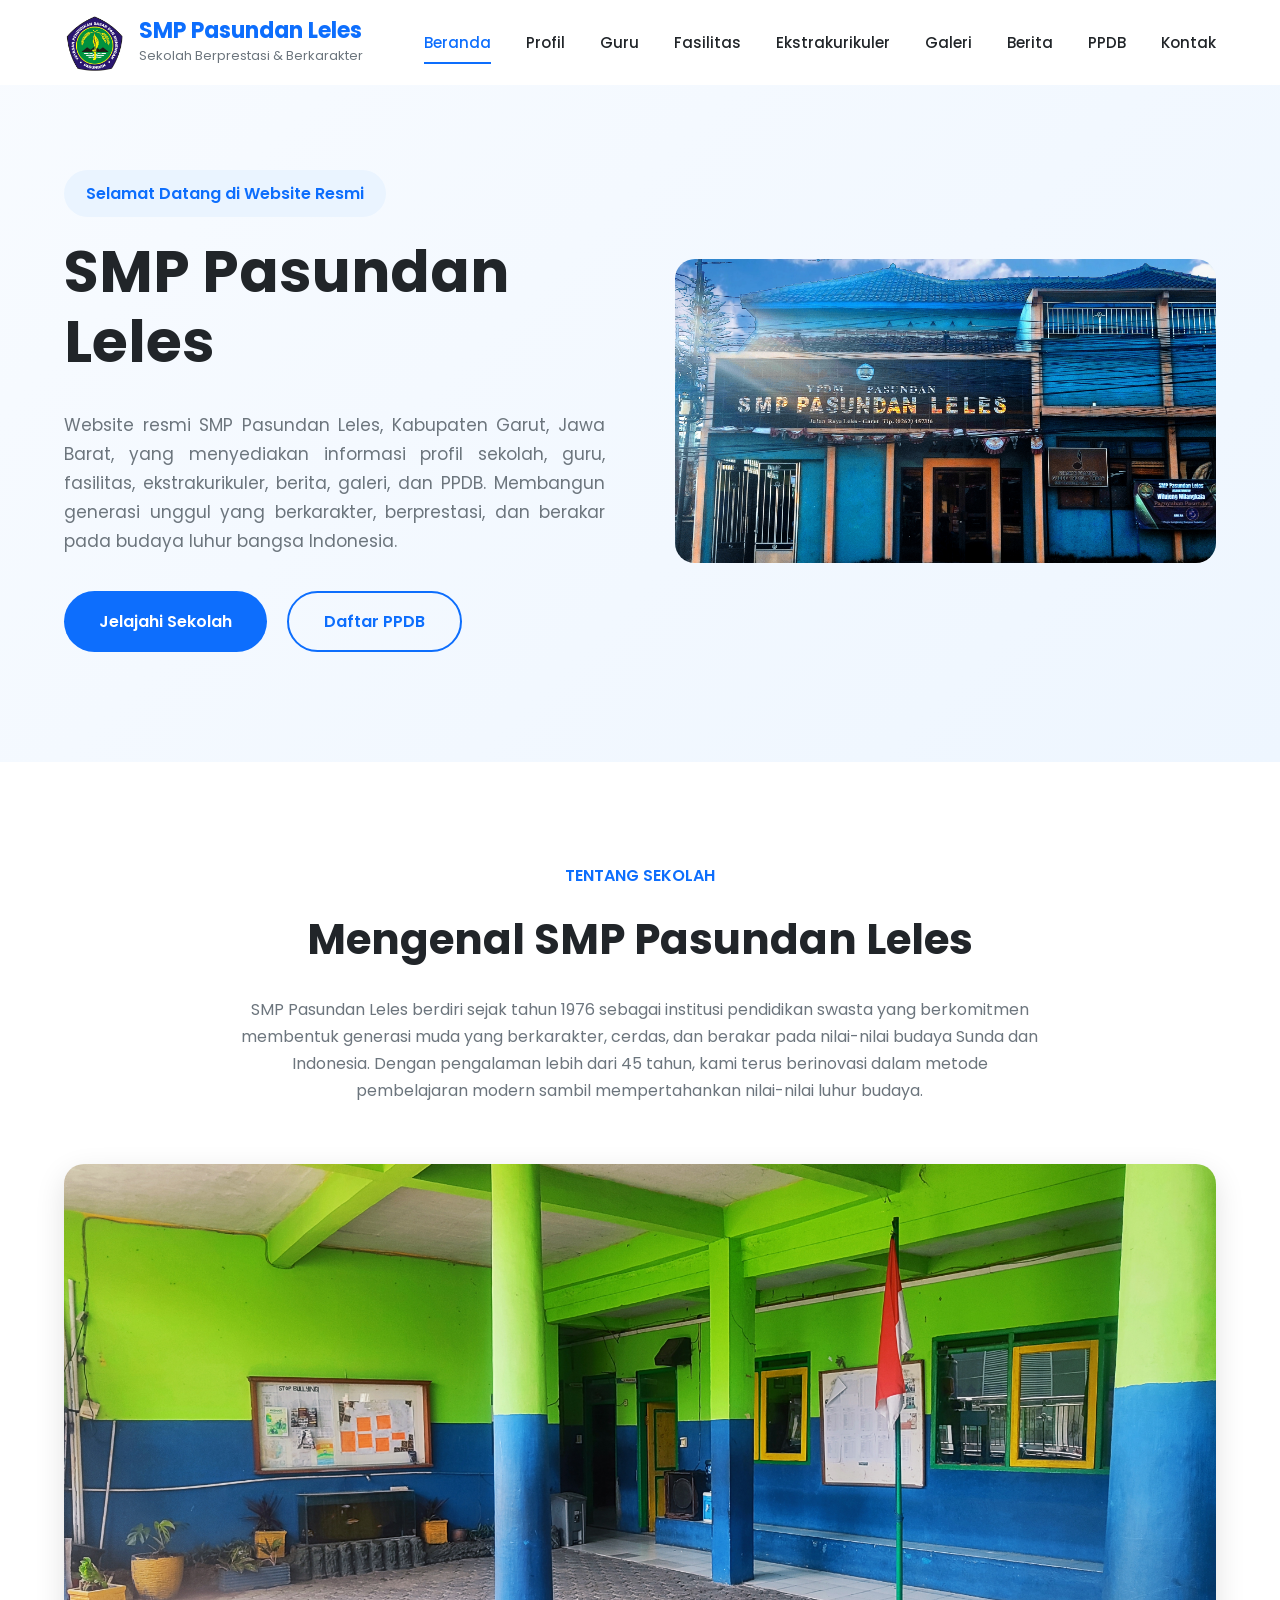
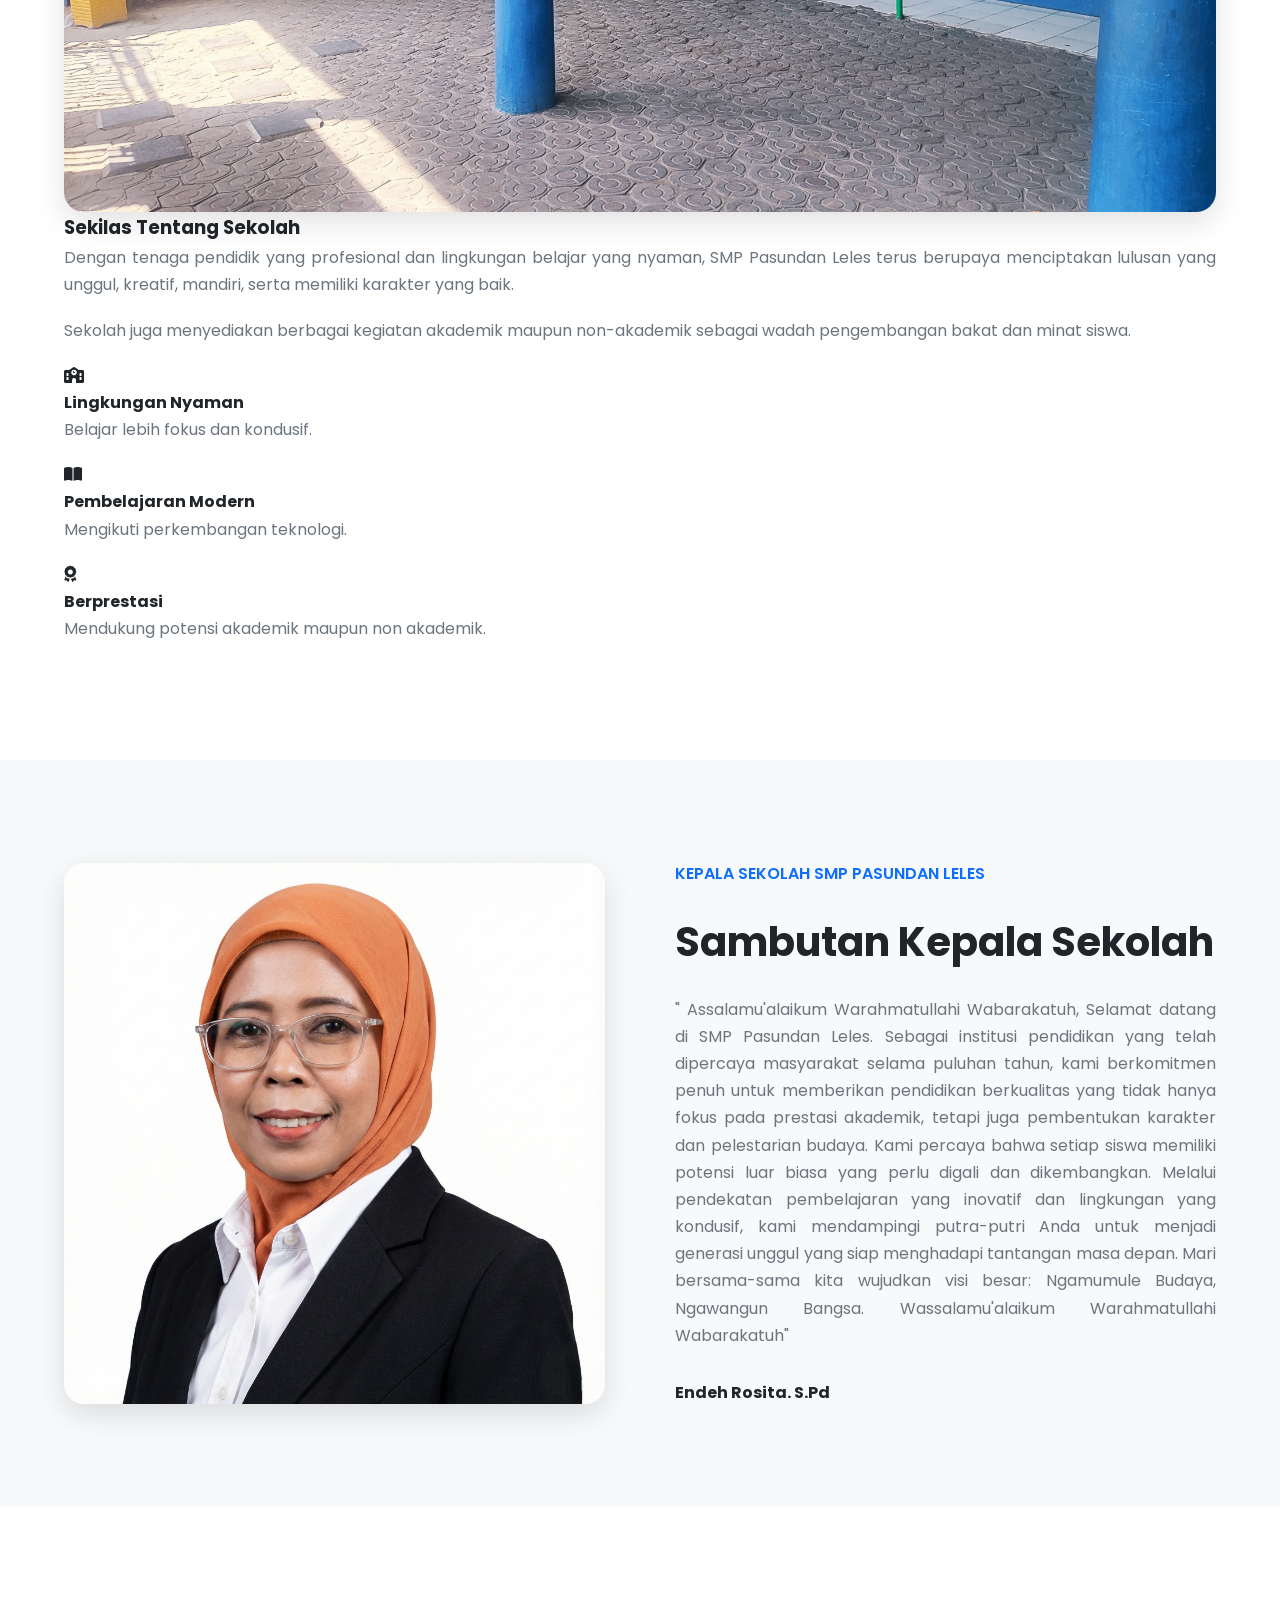
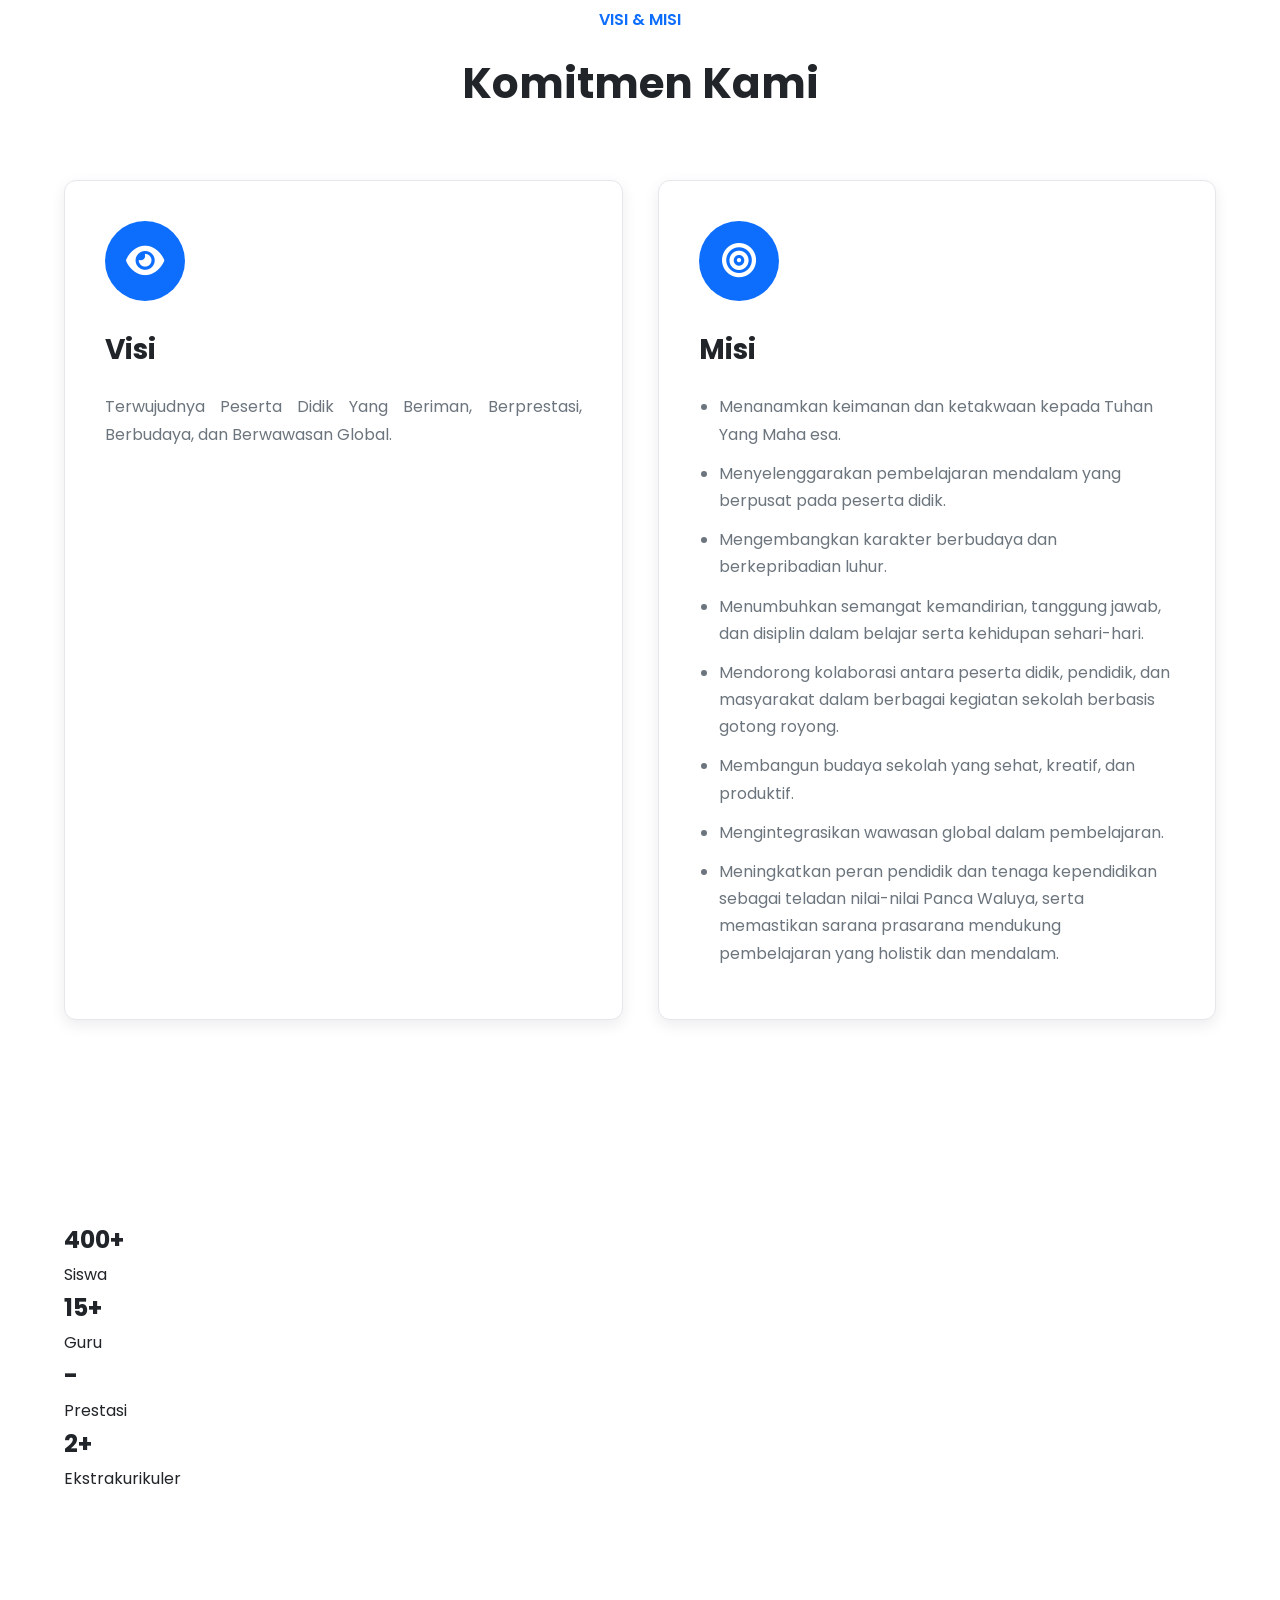
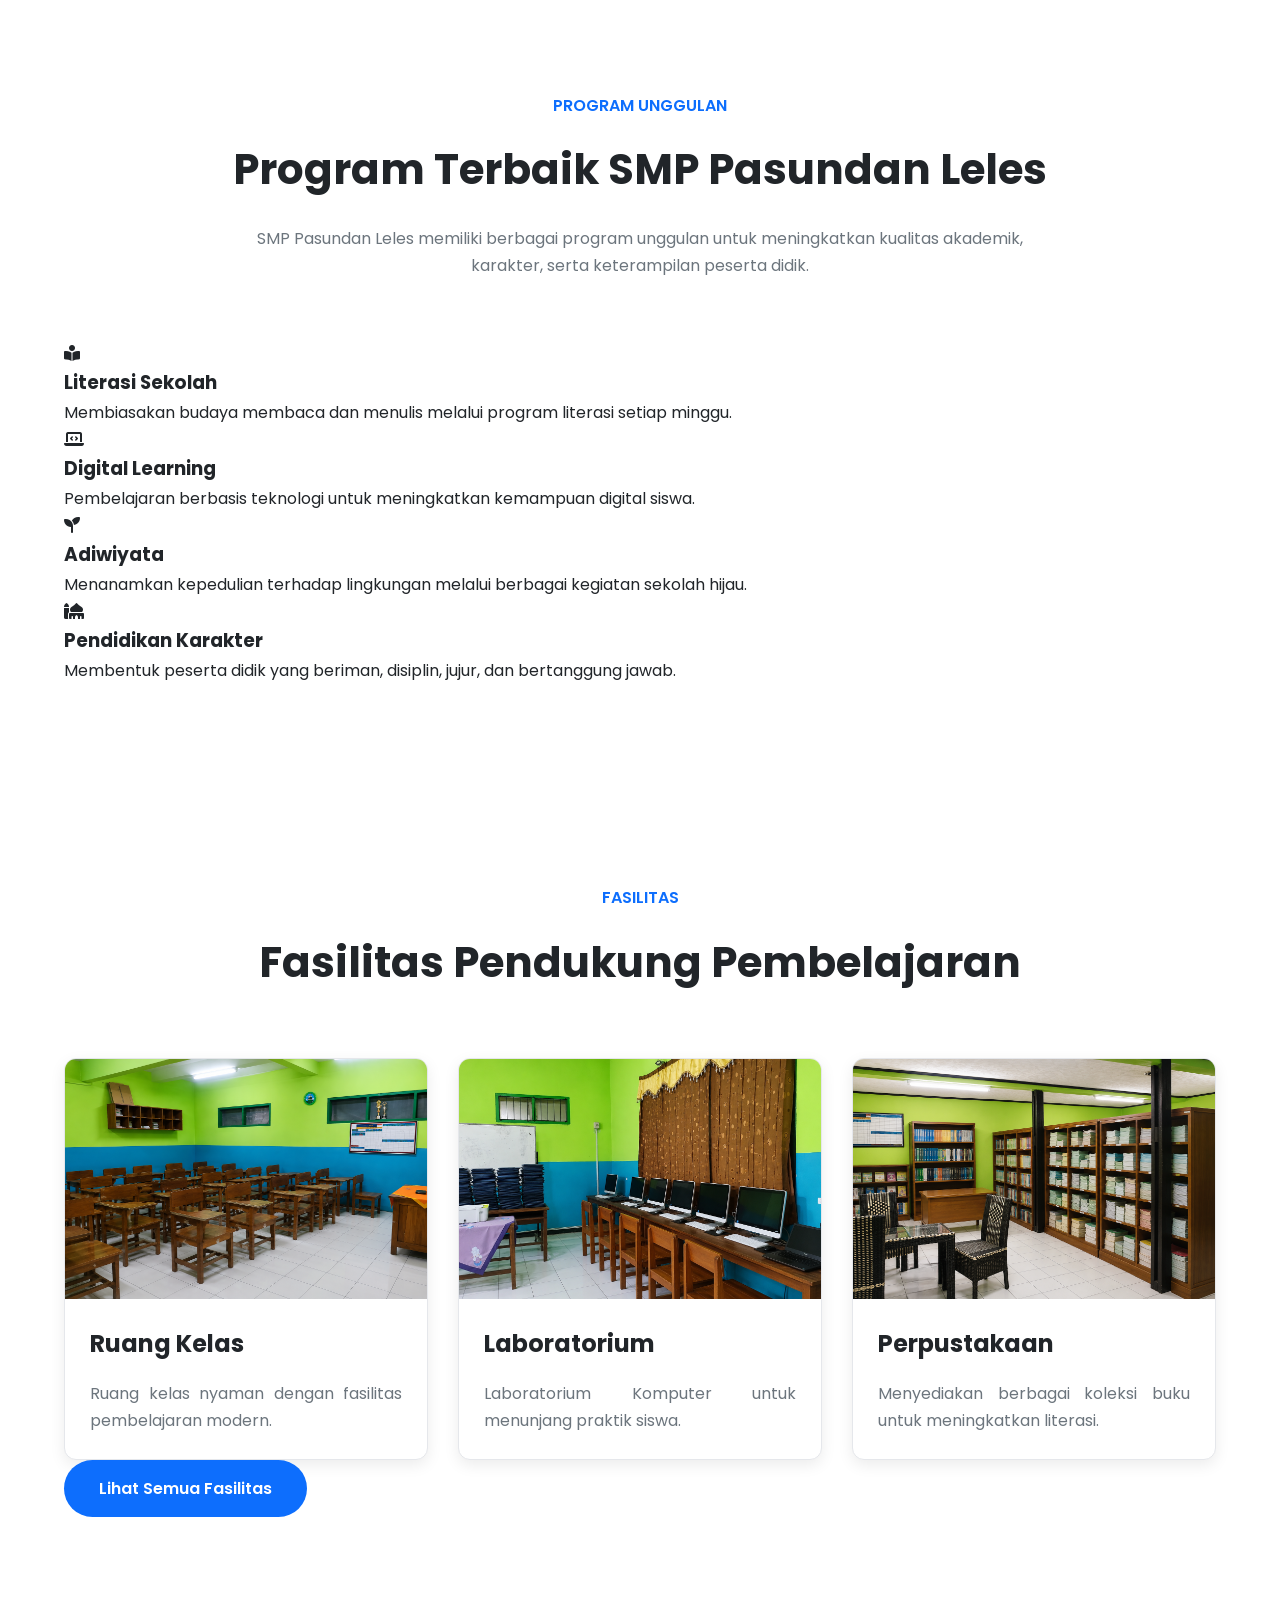
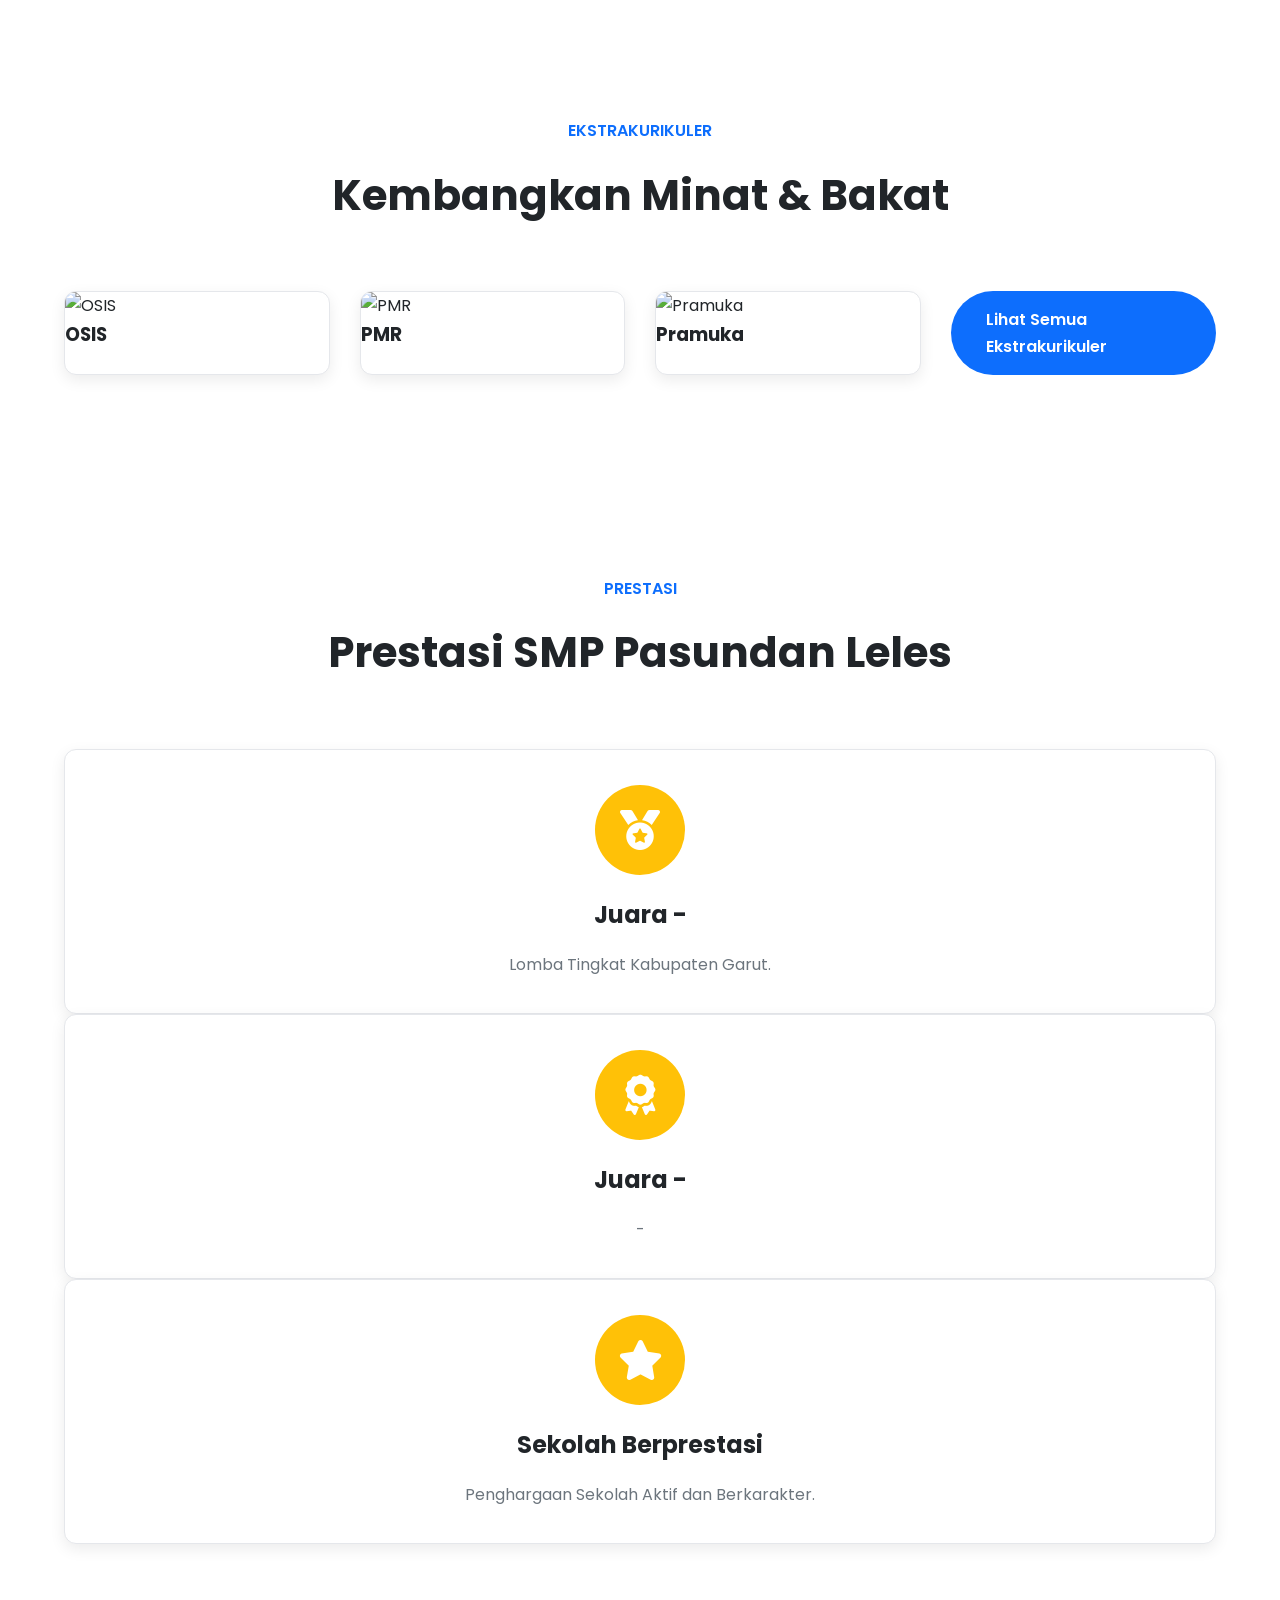
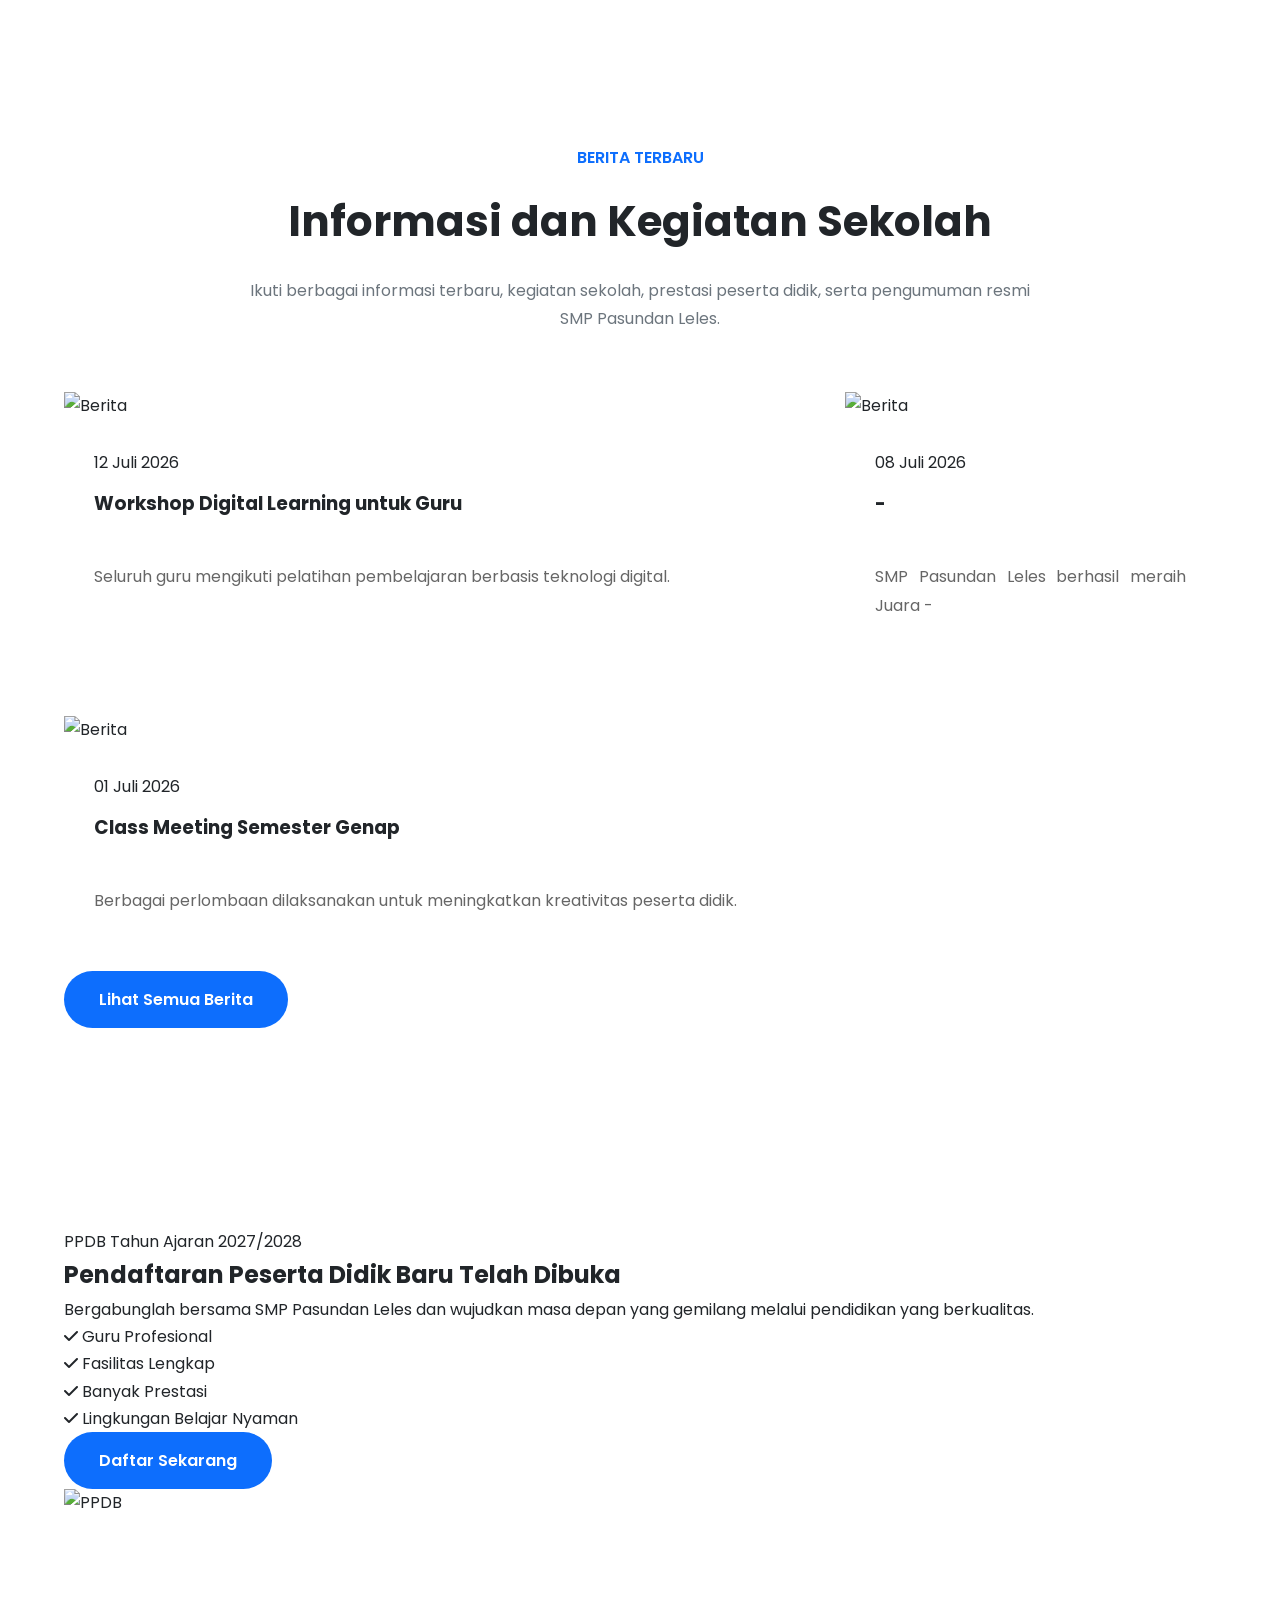
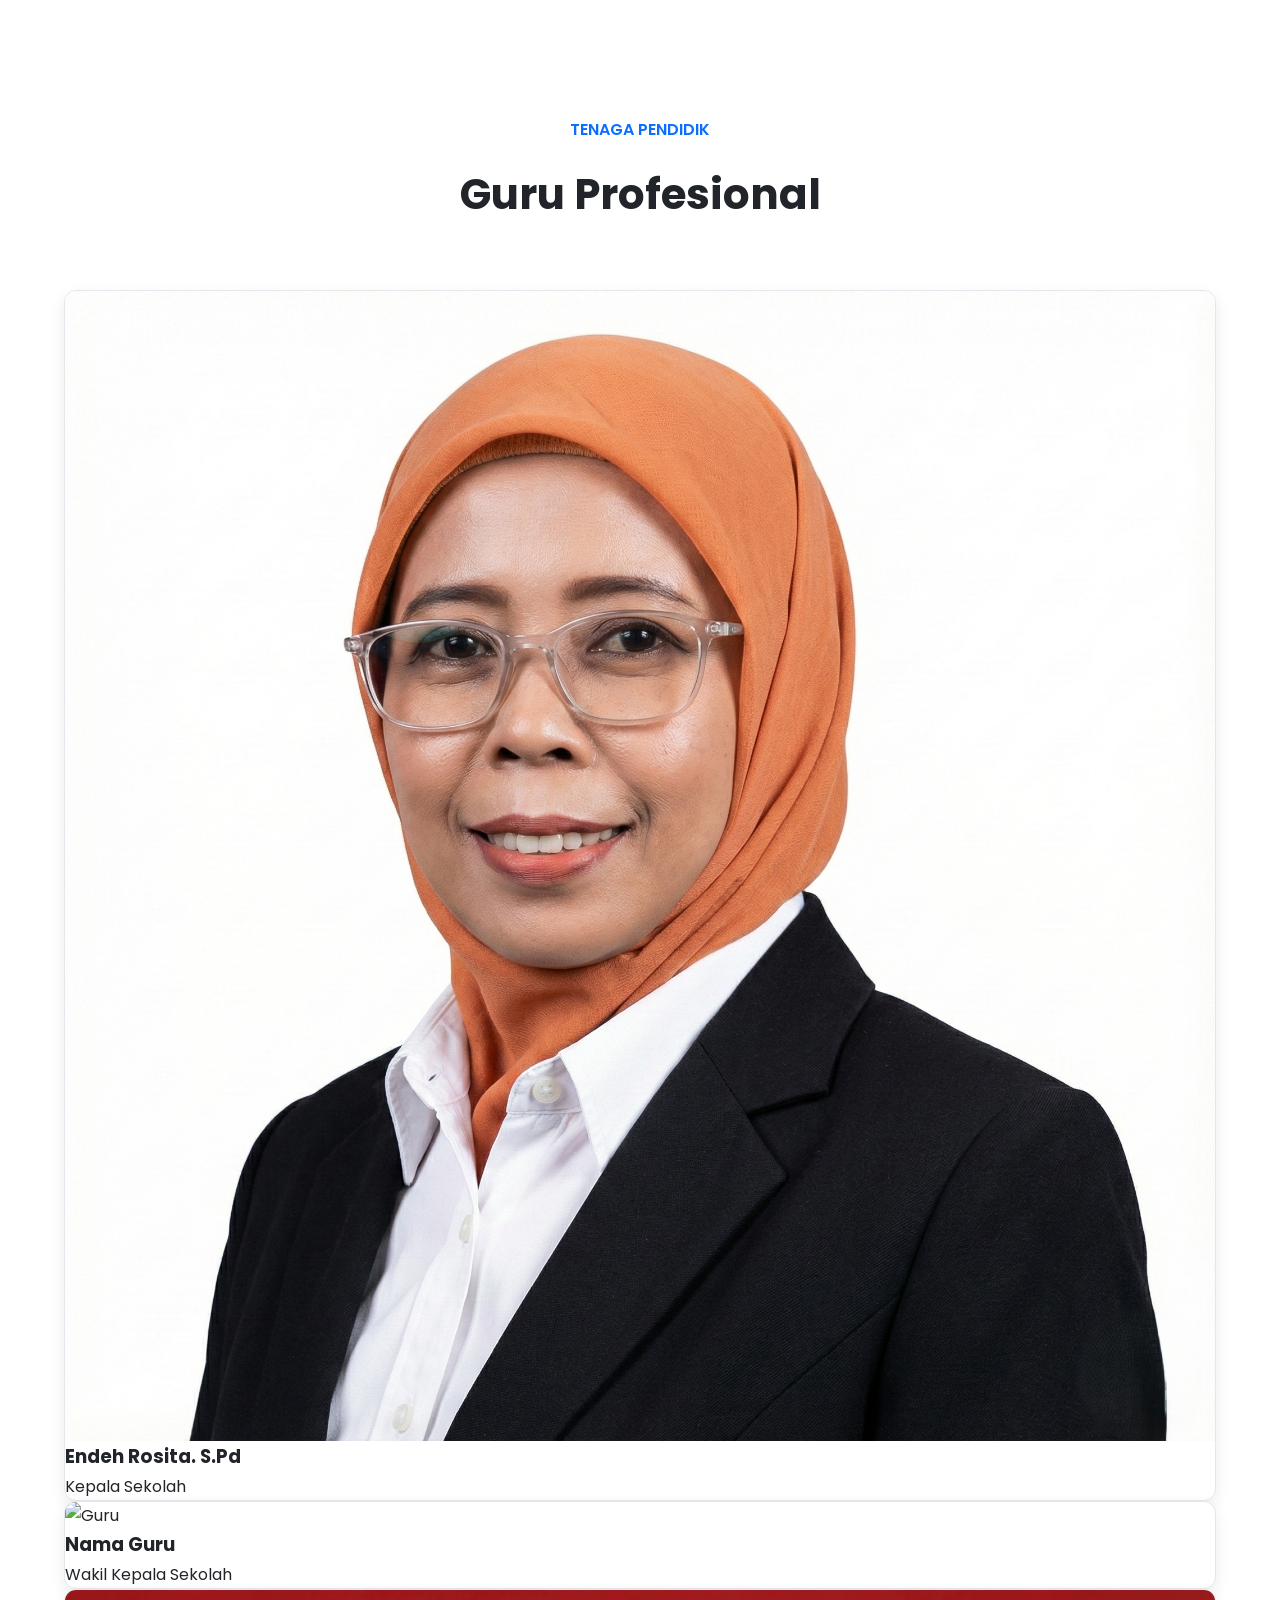
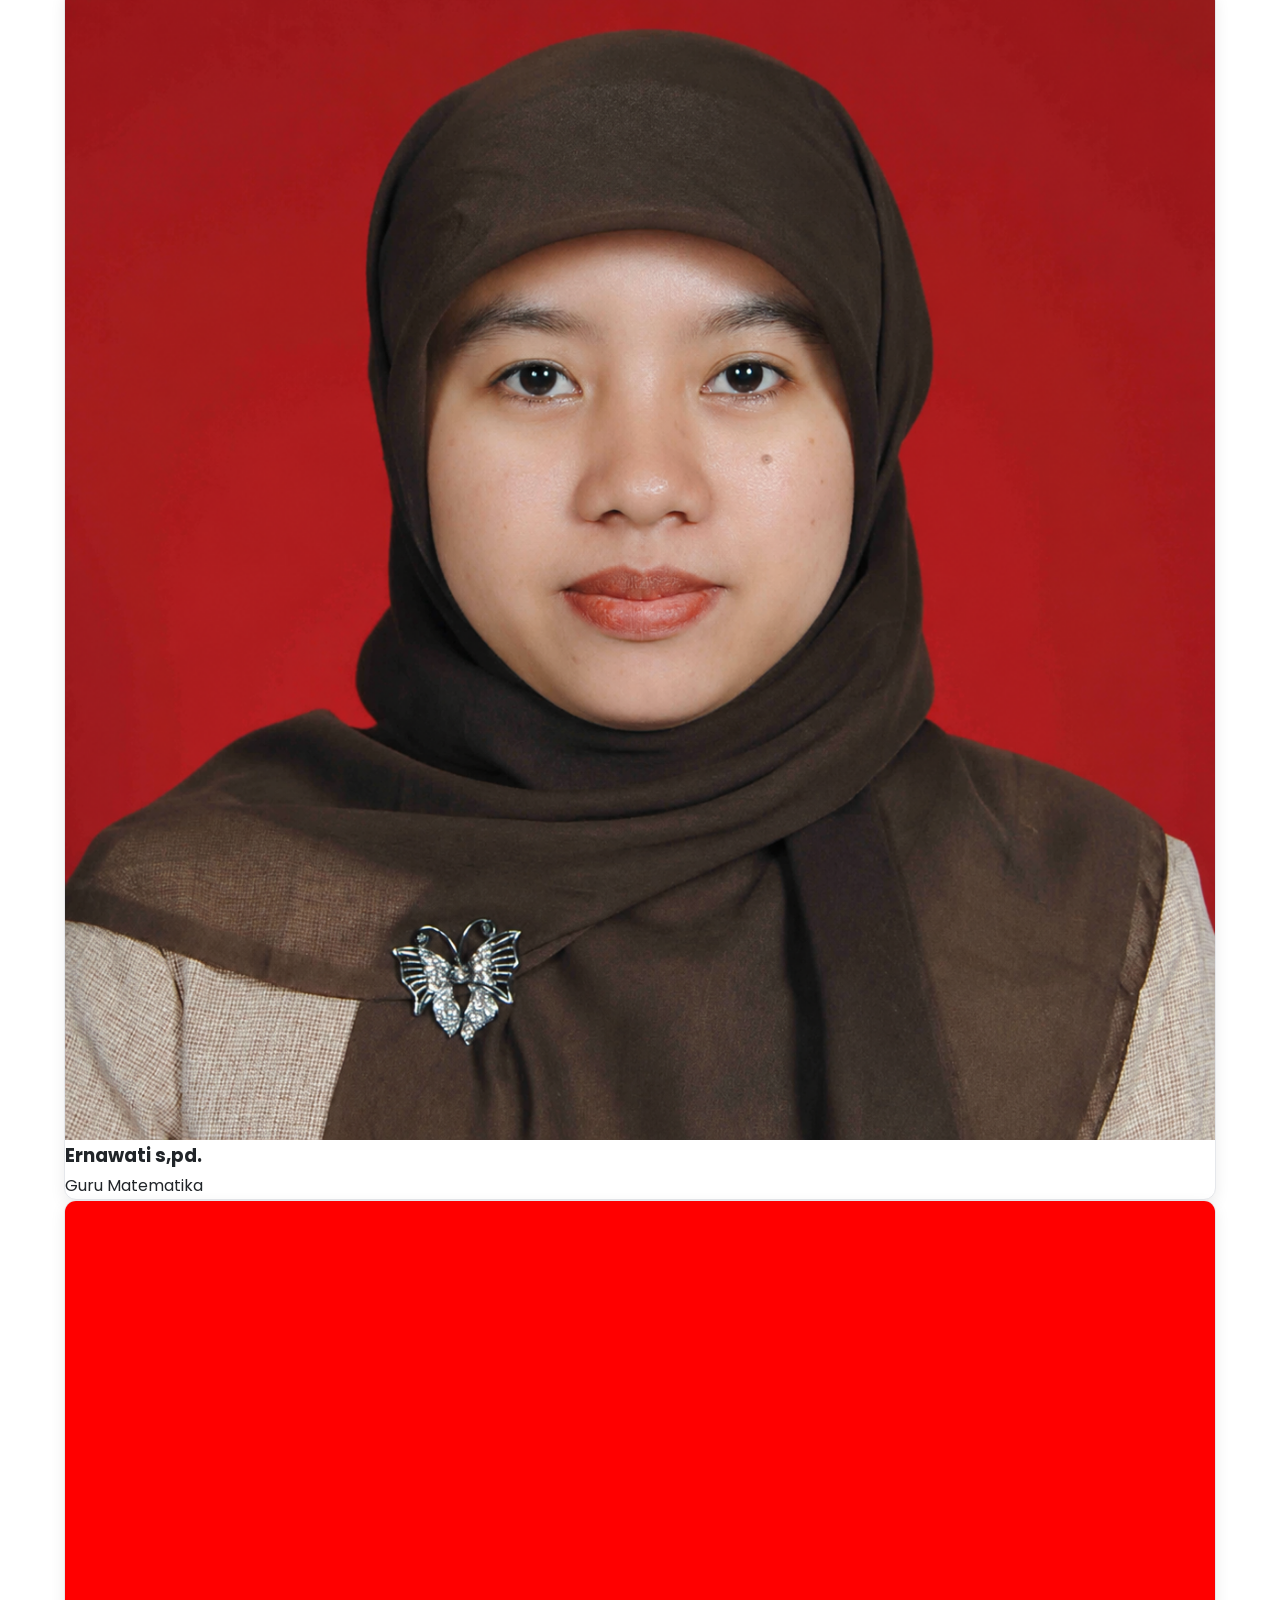
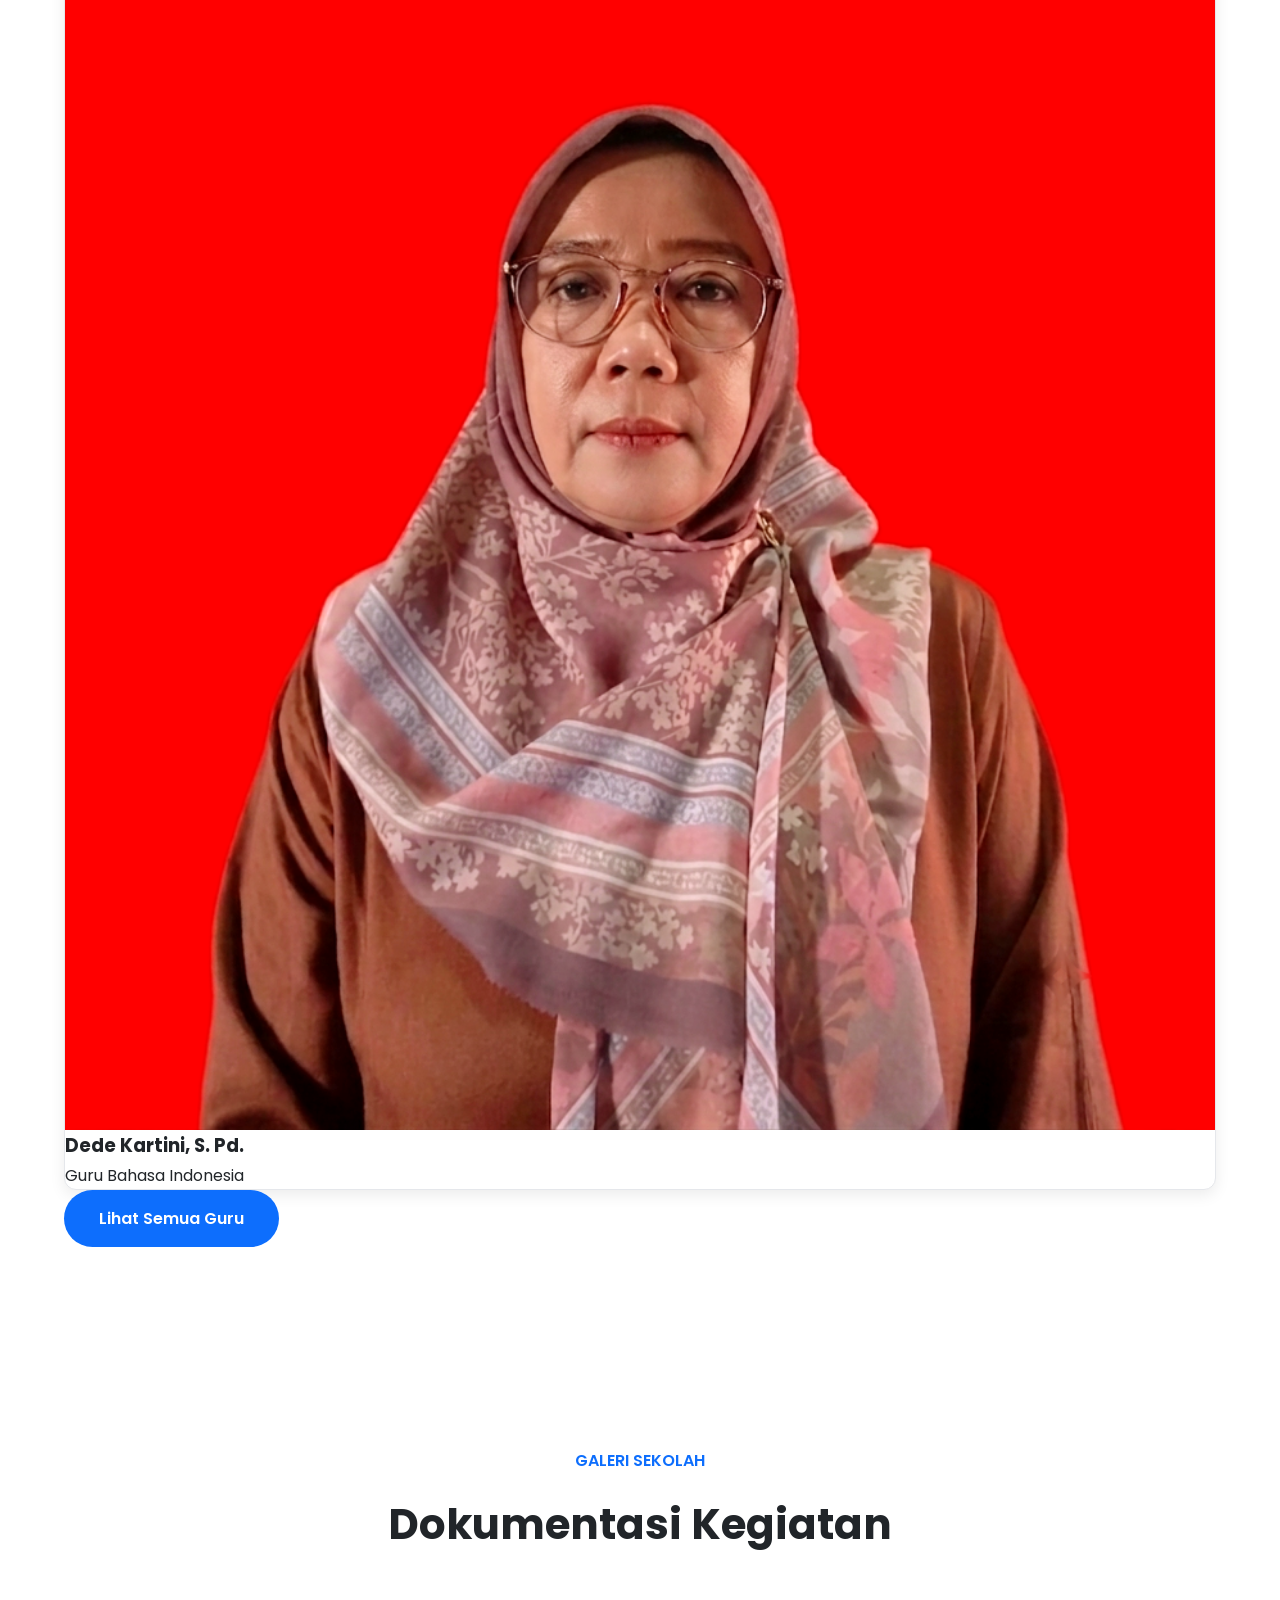
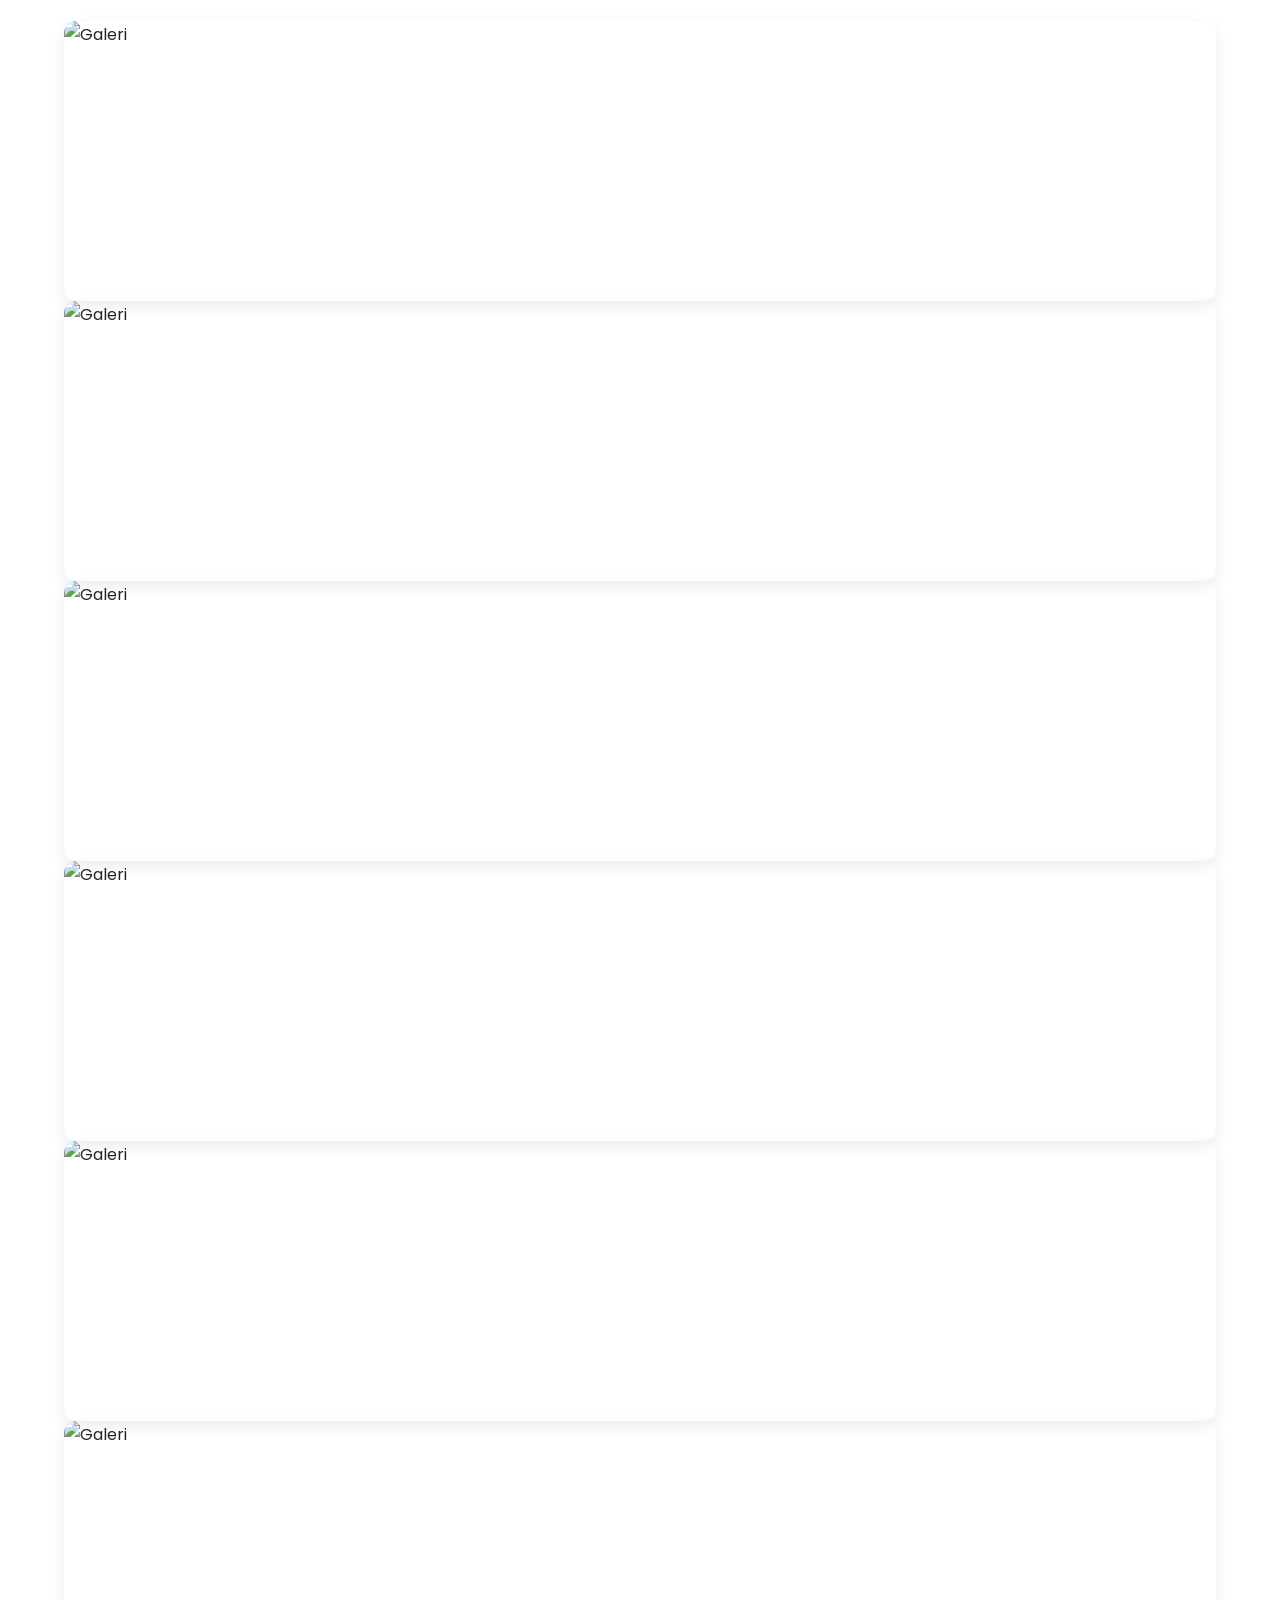
==== commit e5851db3: "Add files via upload" ====
--- a/index.html
+++ b/index.html
@@ -7,7 +7,7 @@
                     META TAG
     ============================================ -->
 
-    <meta charset="UTF-8">
+     <meta charset="UTF-8">
 
     <meta http-equiv="X-UA-Compatible" content="IE=edge">
 
@@ -15,13 +15,19 @@
         content="width=device-width, initial-scale=1.0">
 
     <meta name="description"
-        content="Website Resmi SMP Pasundan Leles">
+        content="Website resmi SMP Pasundan Leles, Kabupaten Garut, Jawa Barat. Menyediakan informasi profil sekolah, guru, fasilitas, ekstrakurikuler, berita, galeri, dan PPDB.">
 
     <meta name="keywords"
         content="SMP Pasundan Leles, Sekolah, Garut, Pendidikan">
 
     <meta name="author"
         content="SMP Pasundan Leles">
+
+    <meta name="robots"
+        content="index, follow">
+
+    <link rel="canonical"
+        href="https://smppasundanleles.sch.id/">
 
     <!-- ===========================================
                     TITLE
@@ -229,8 +235,15 @@
 
                 <p>
 
-                    Membangun generasi unggul yang berkarakter, berprestasi, 
-                    dan berakar pada budaya luhur bangsa Indonesia
+                    <p>
+    <p>
+    Website resmi SMP Pasundan Leles, Kabupaten Garut, Jawa Barat,
+    yang menyediakan informasi profil sekolah, guru, fasilitas,
+    ekstrakurikuler, berita, galeri, dan PPDB.
+    Membangun generasi unggul yang berkarakter, berprestasi,
+    dan berakar pada budaya luhur bangsa Indonesia.
+</p>
+</p>
 
                 </p>
 
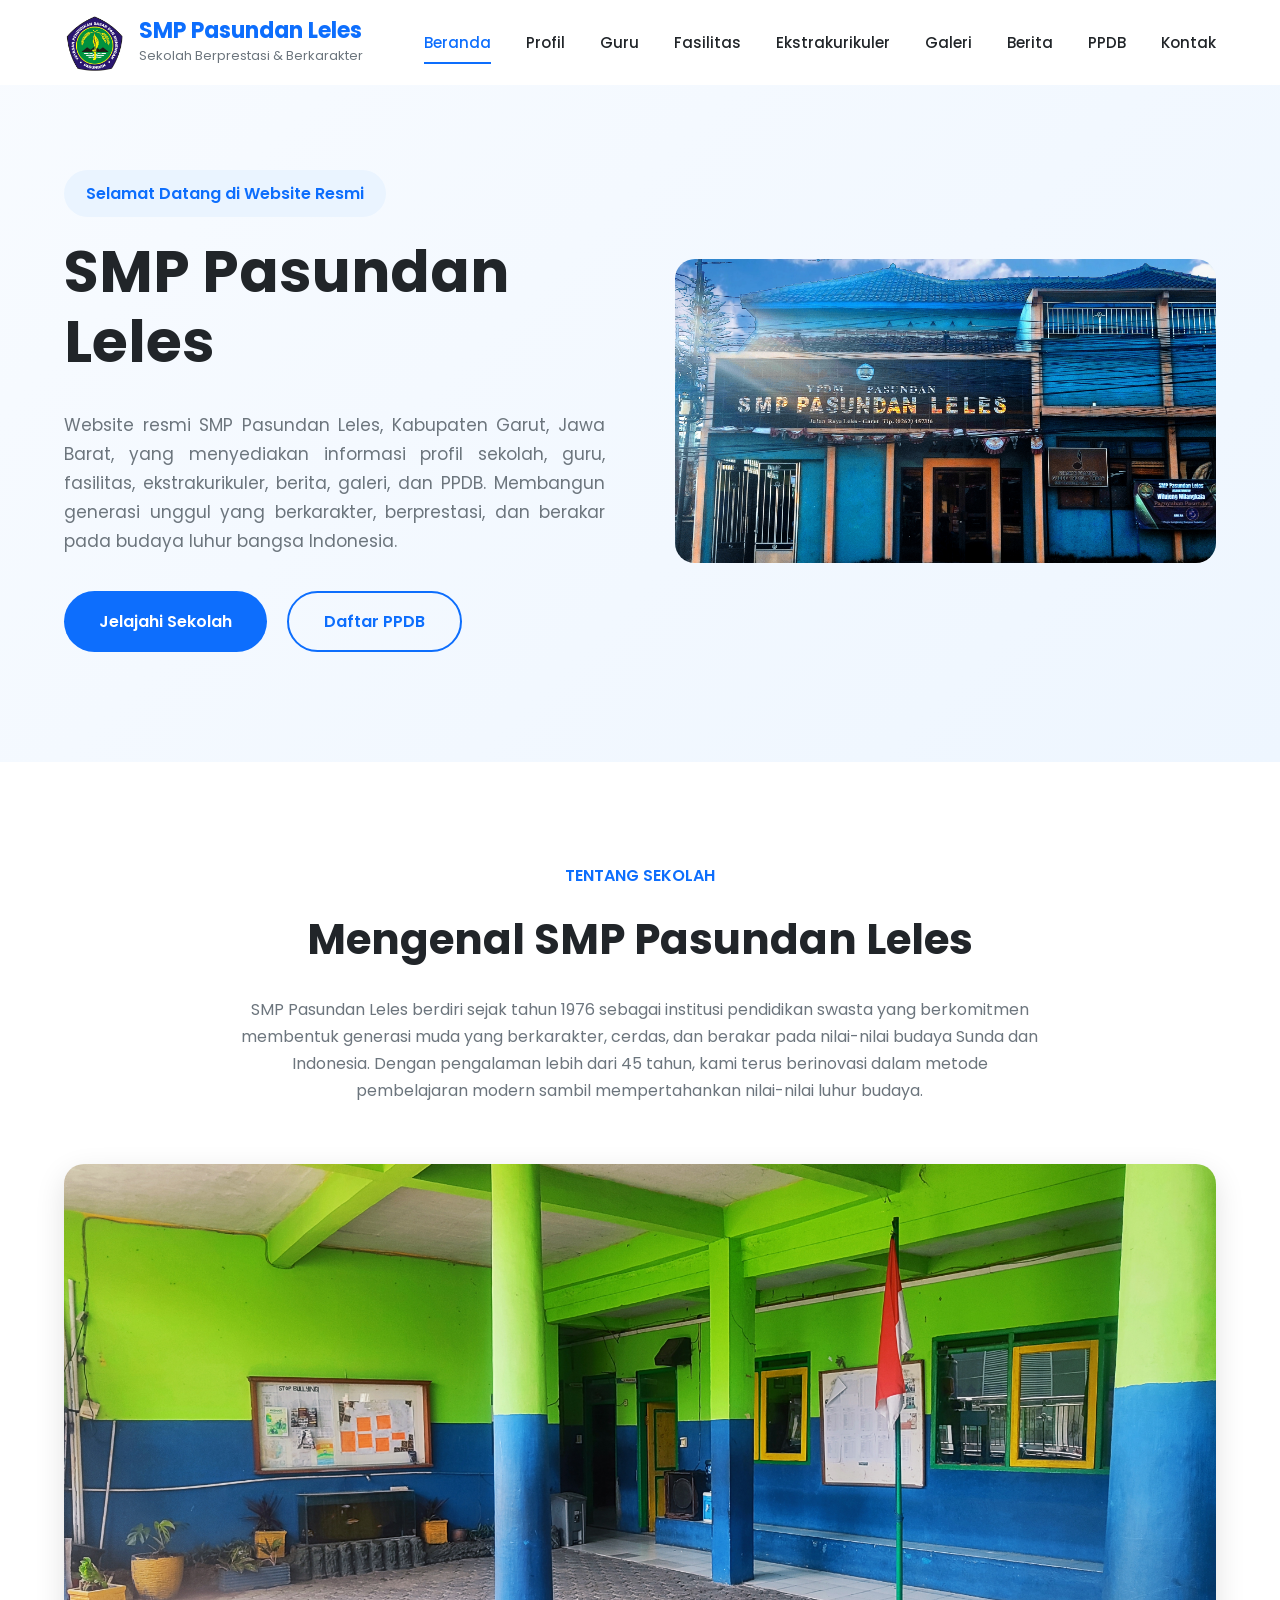
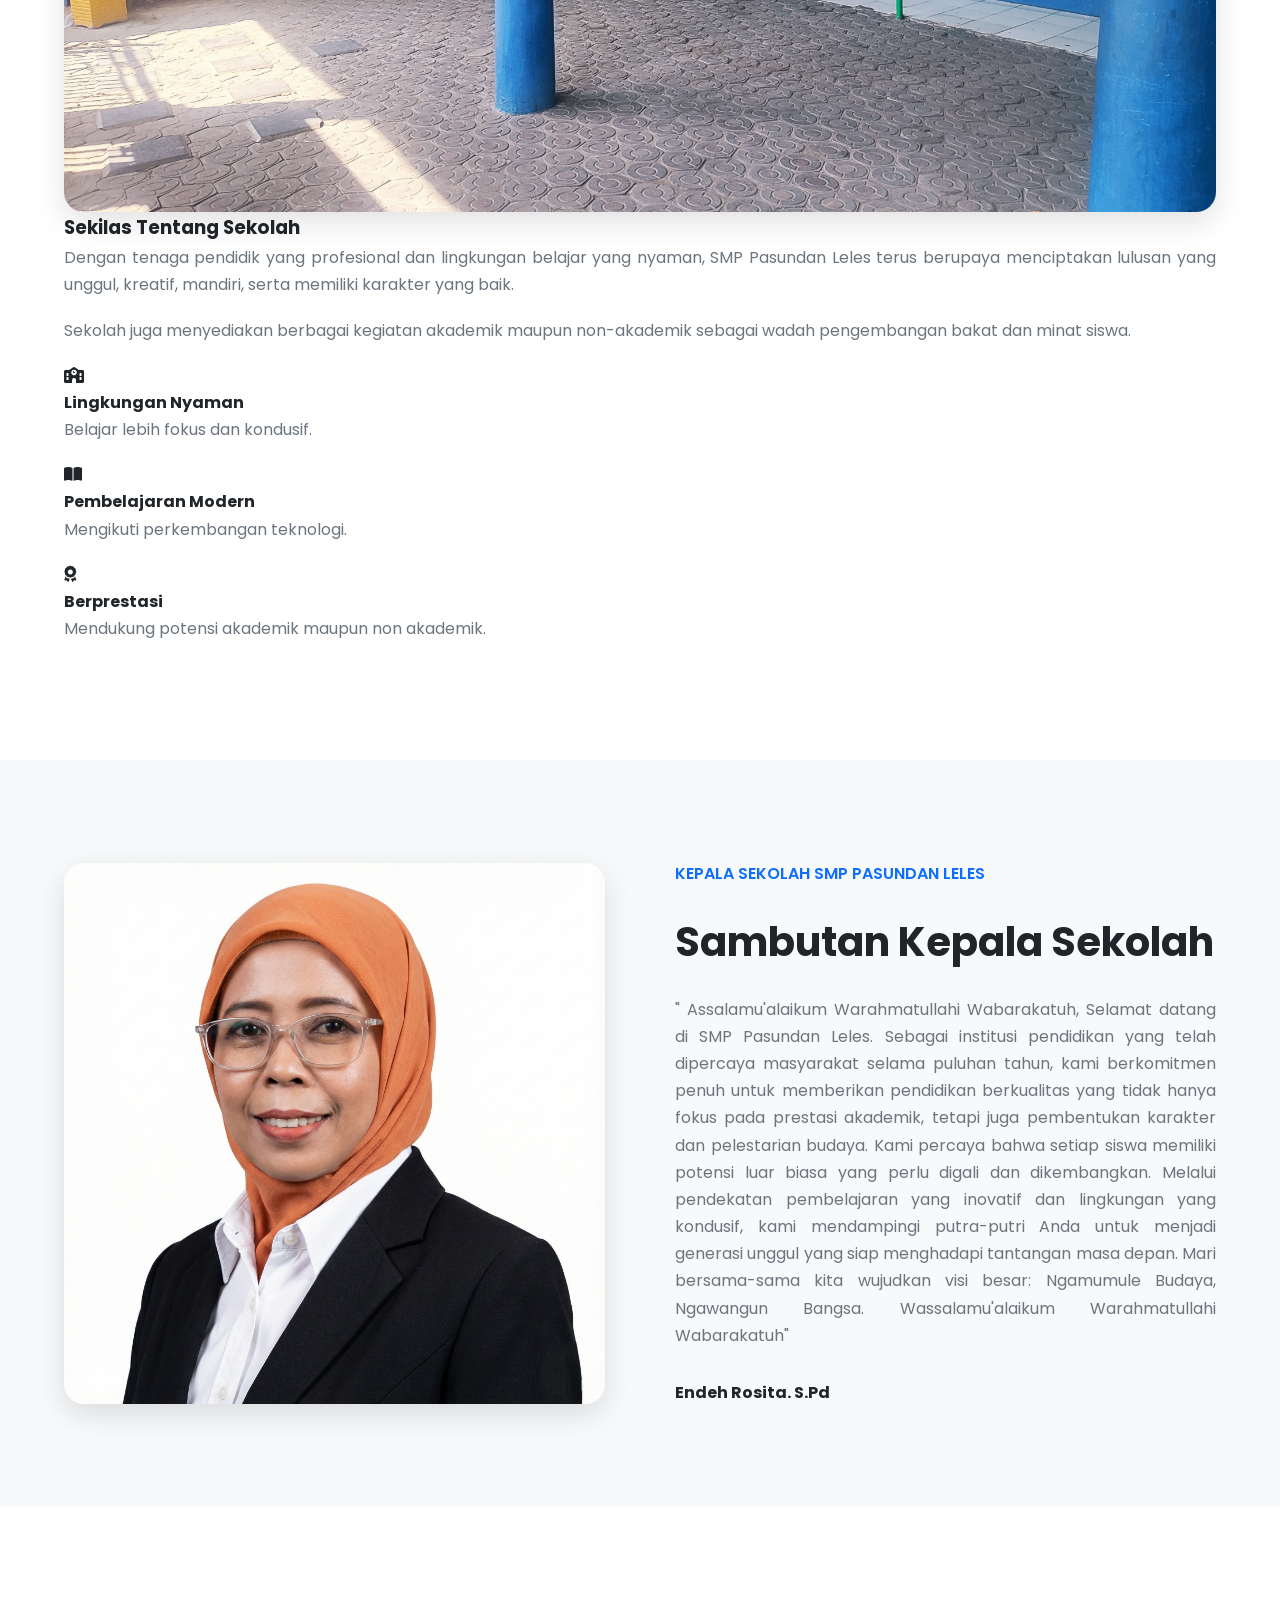
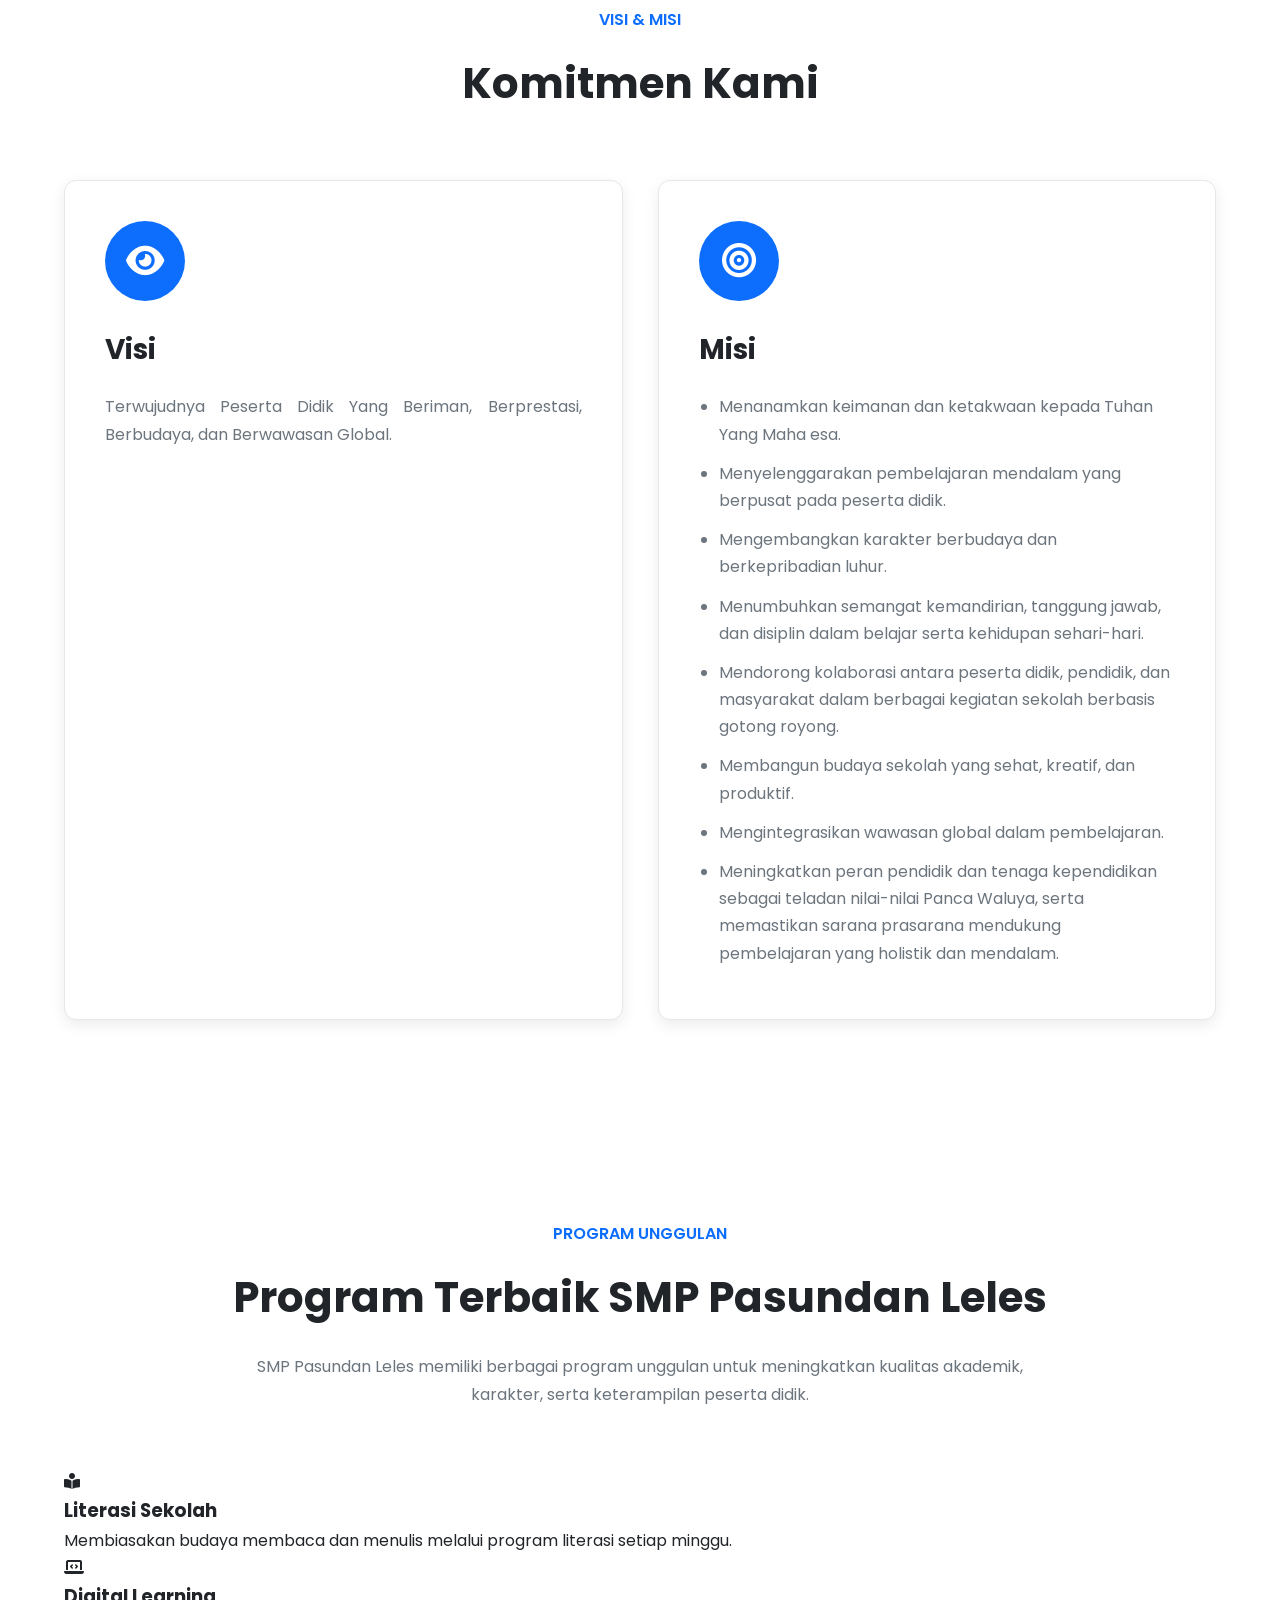
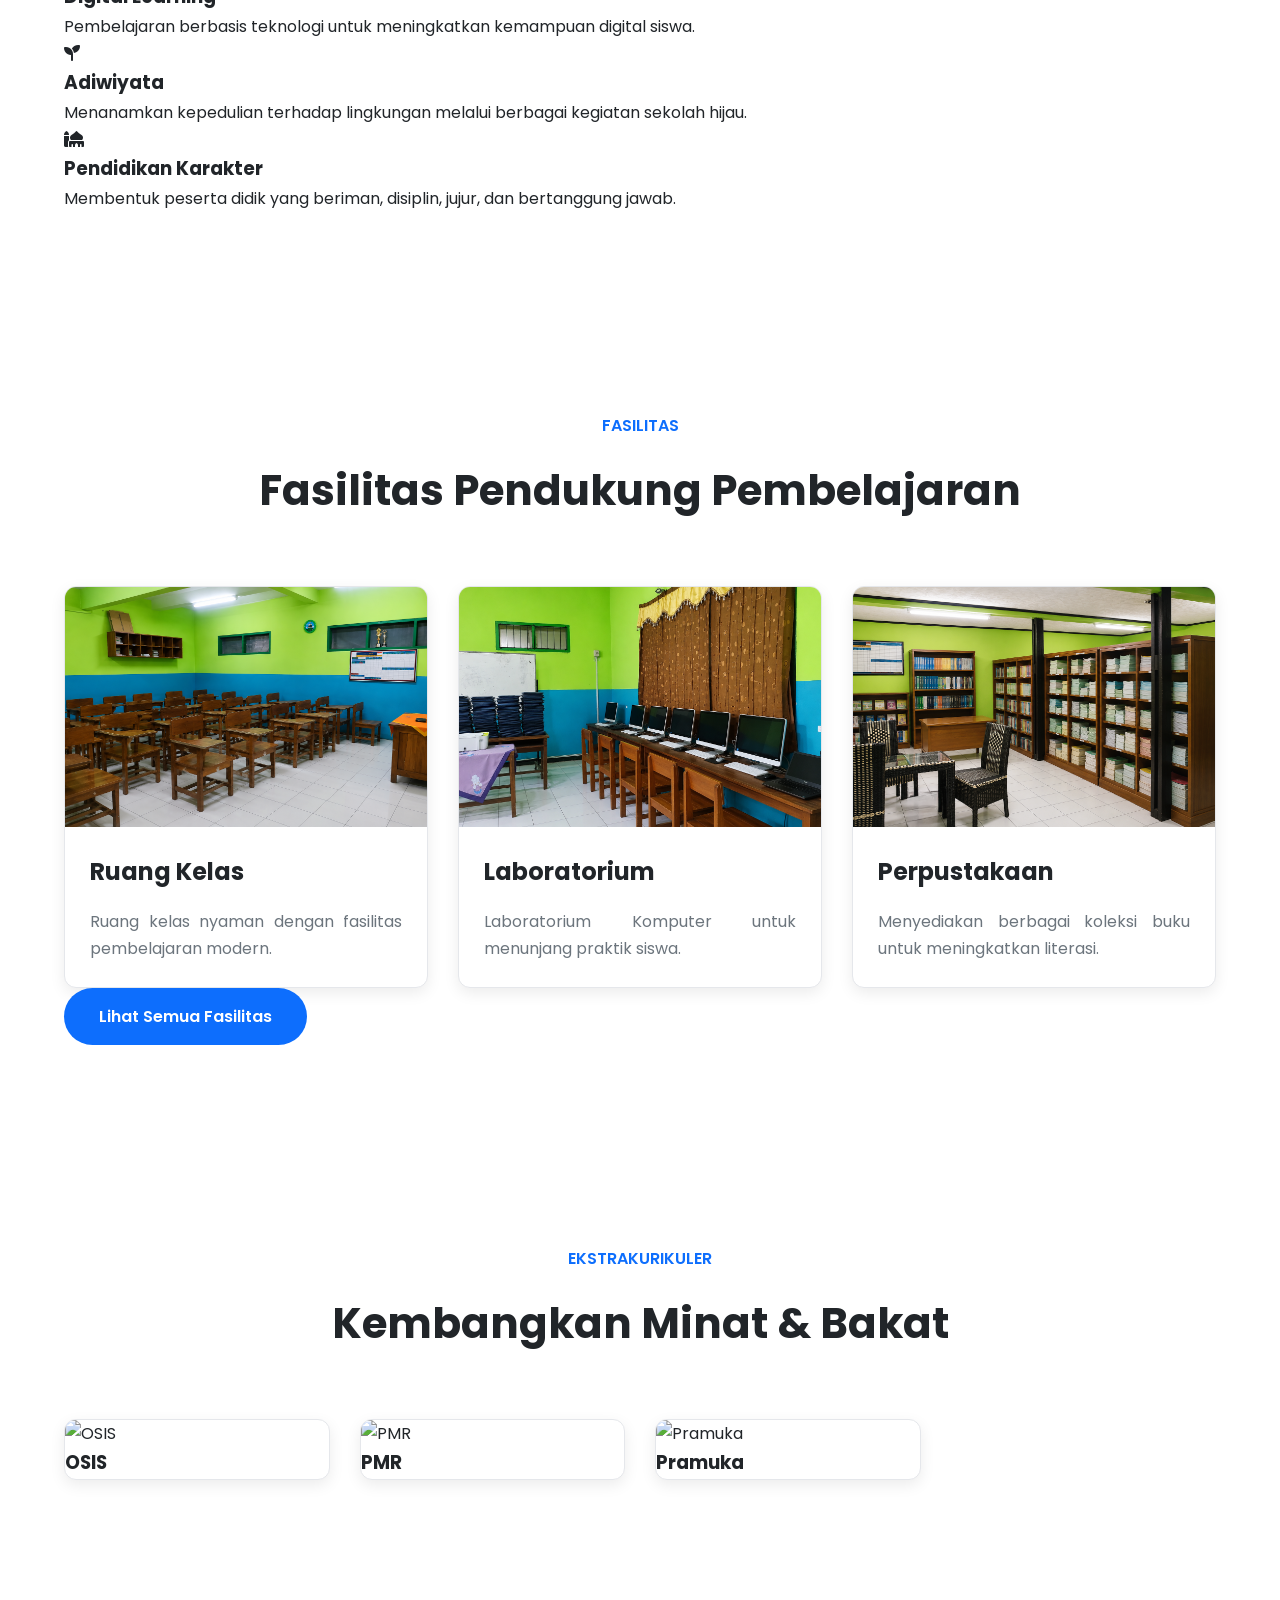
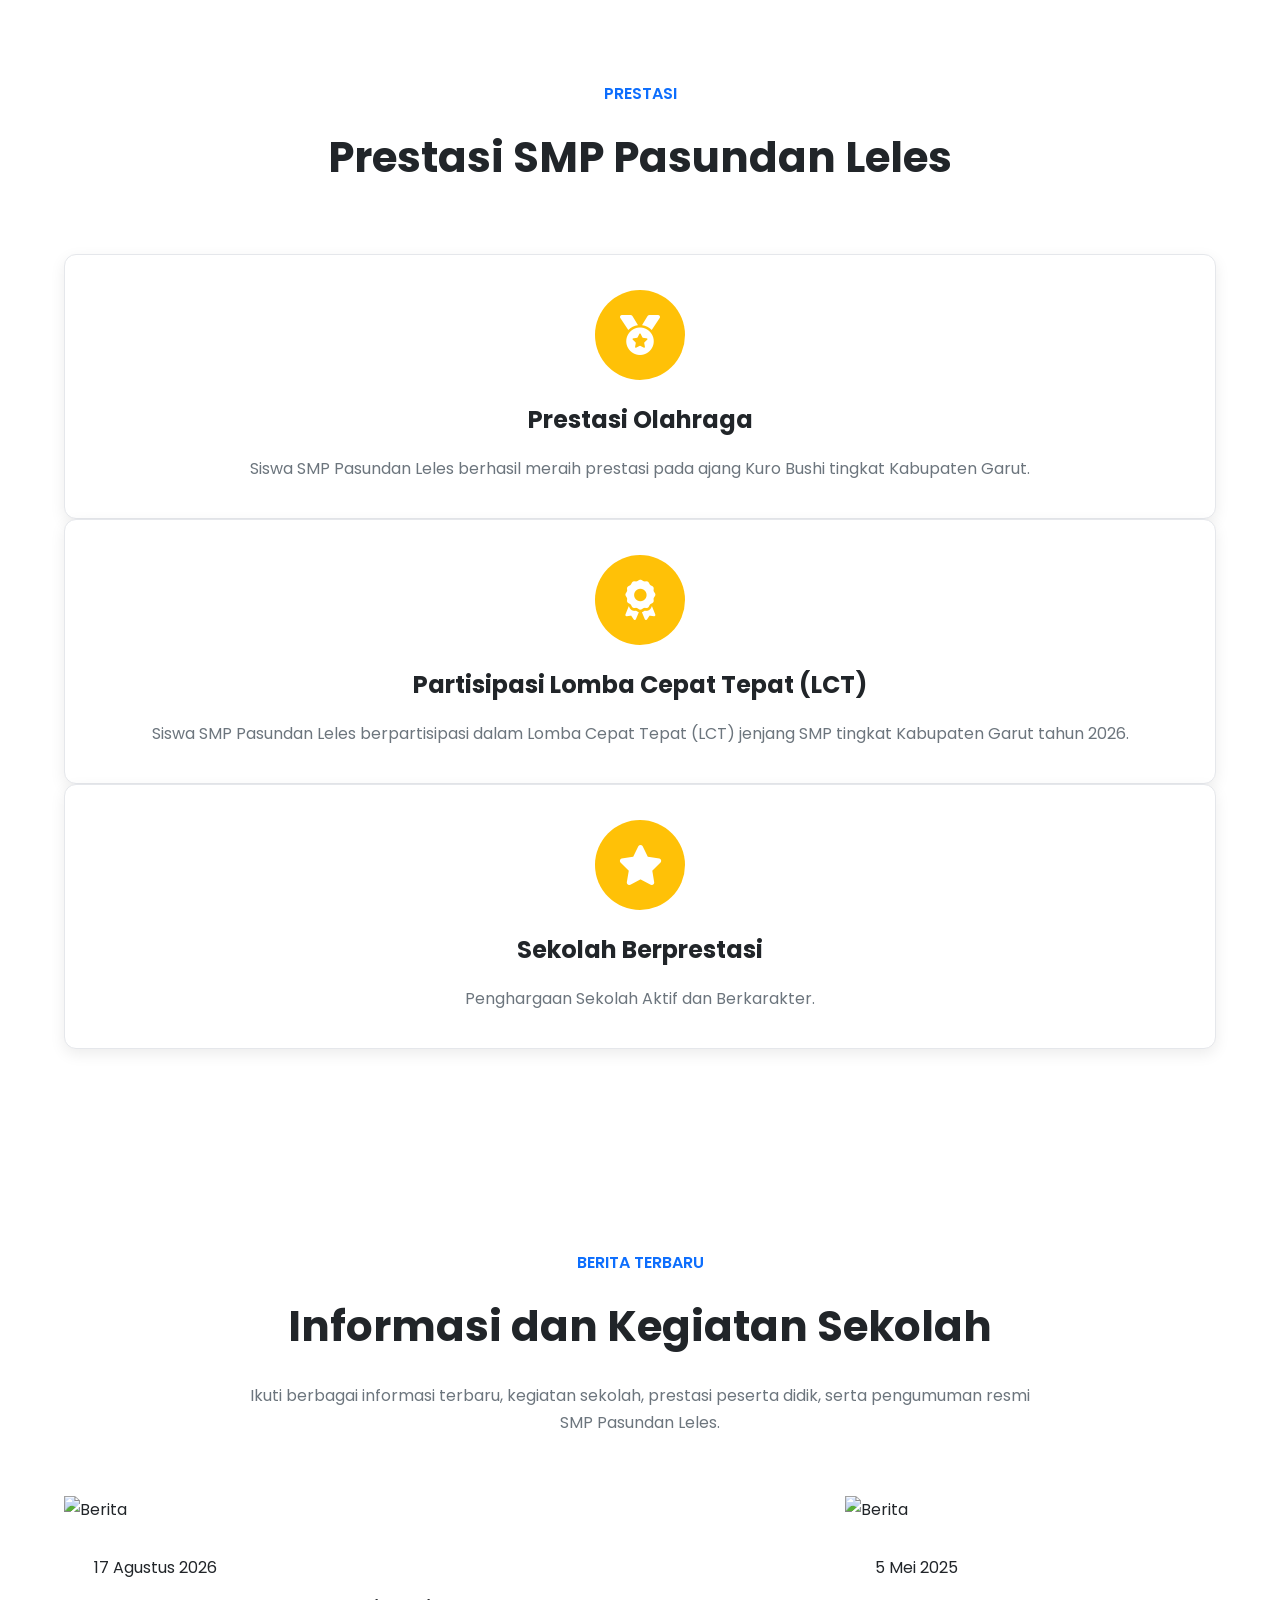
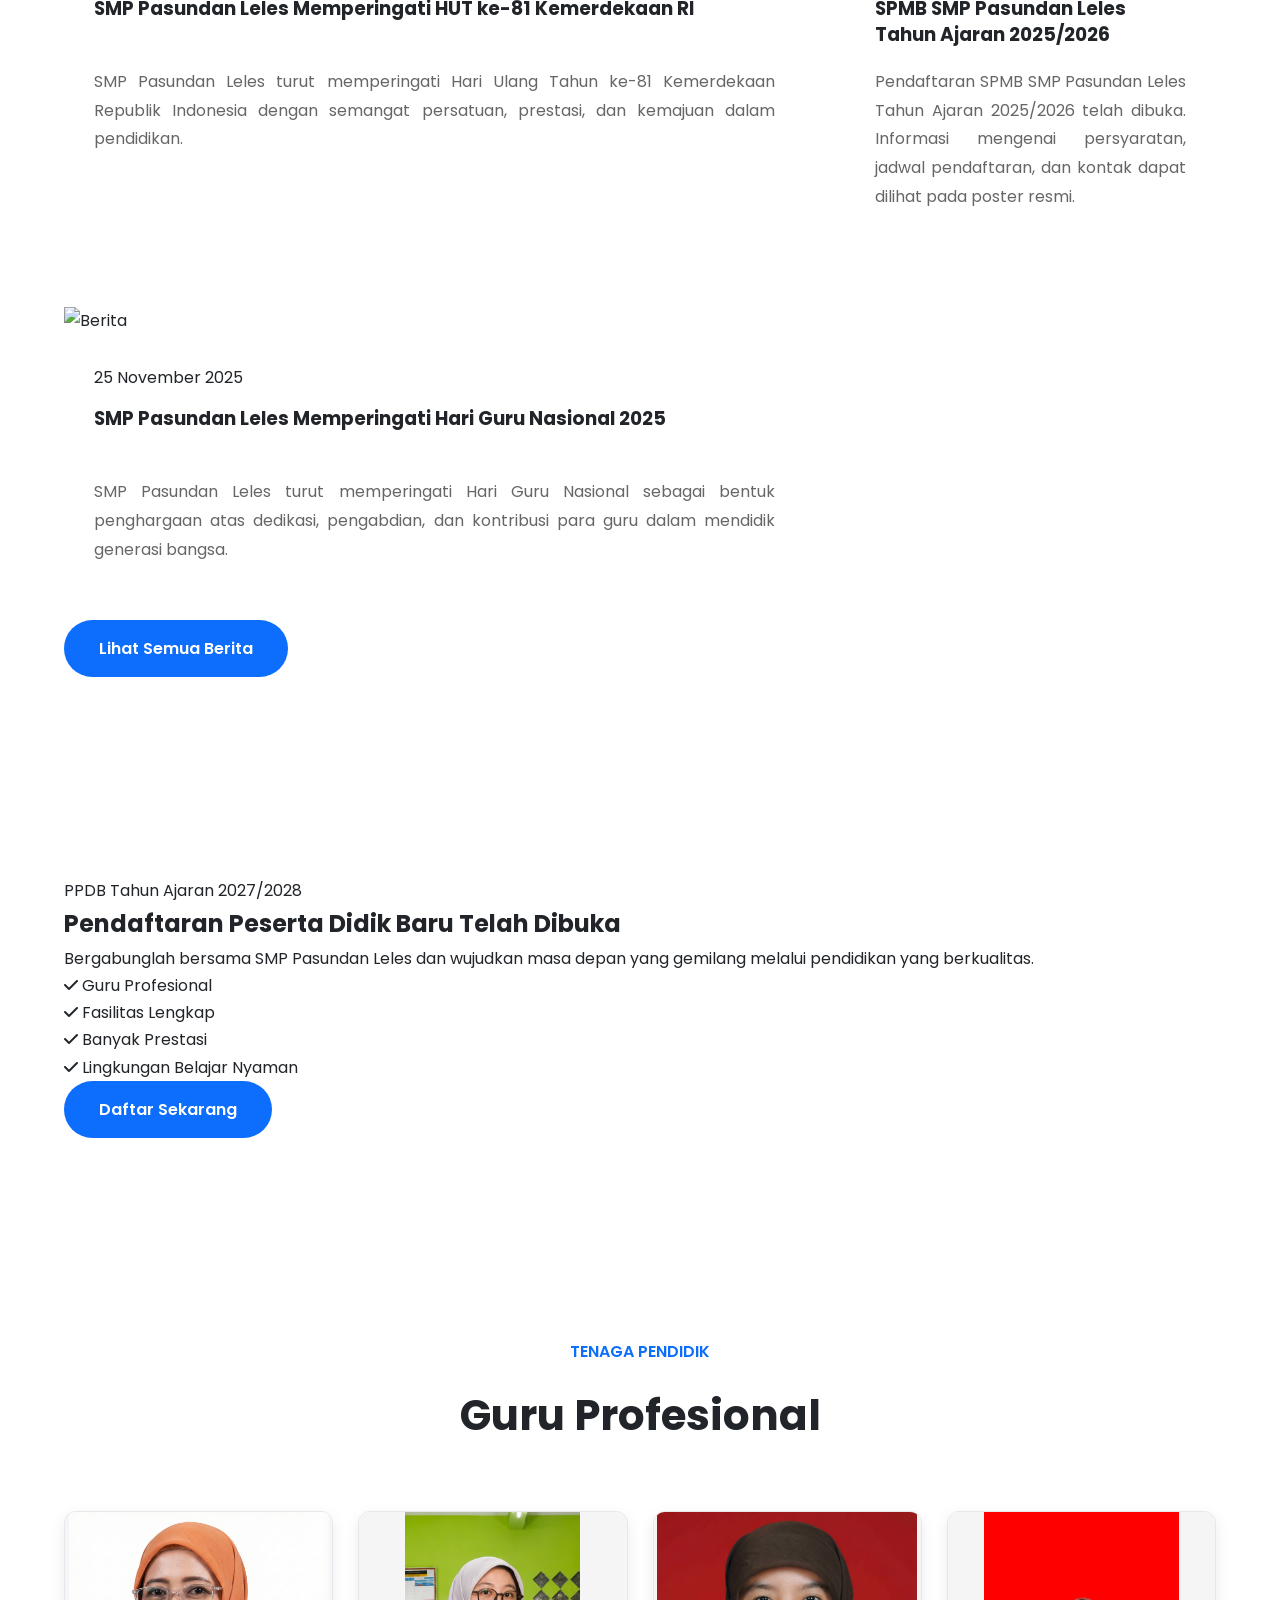
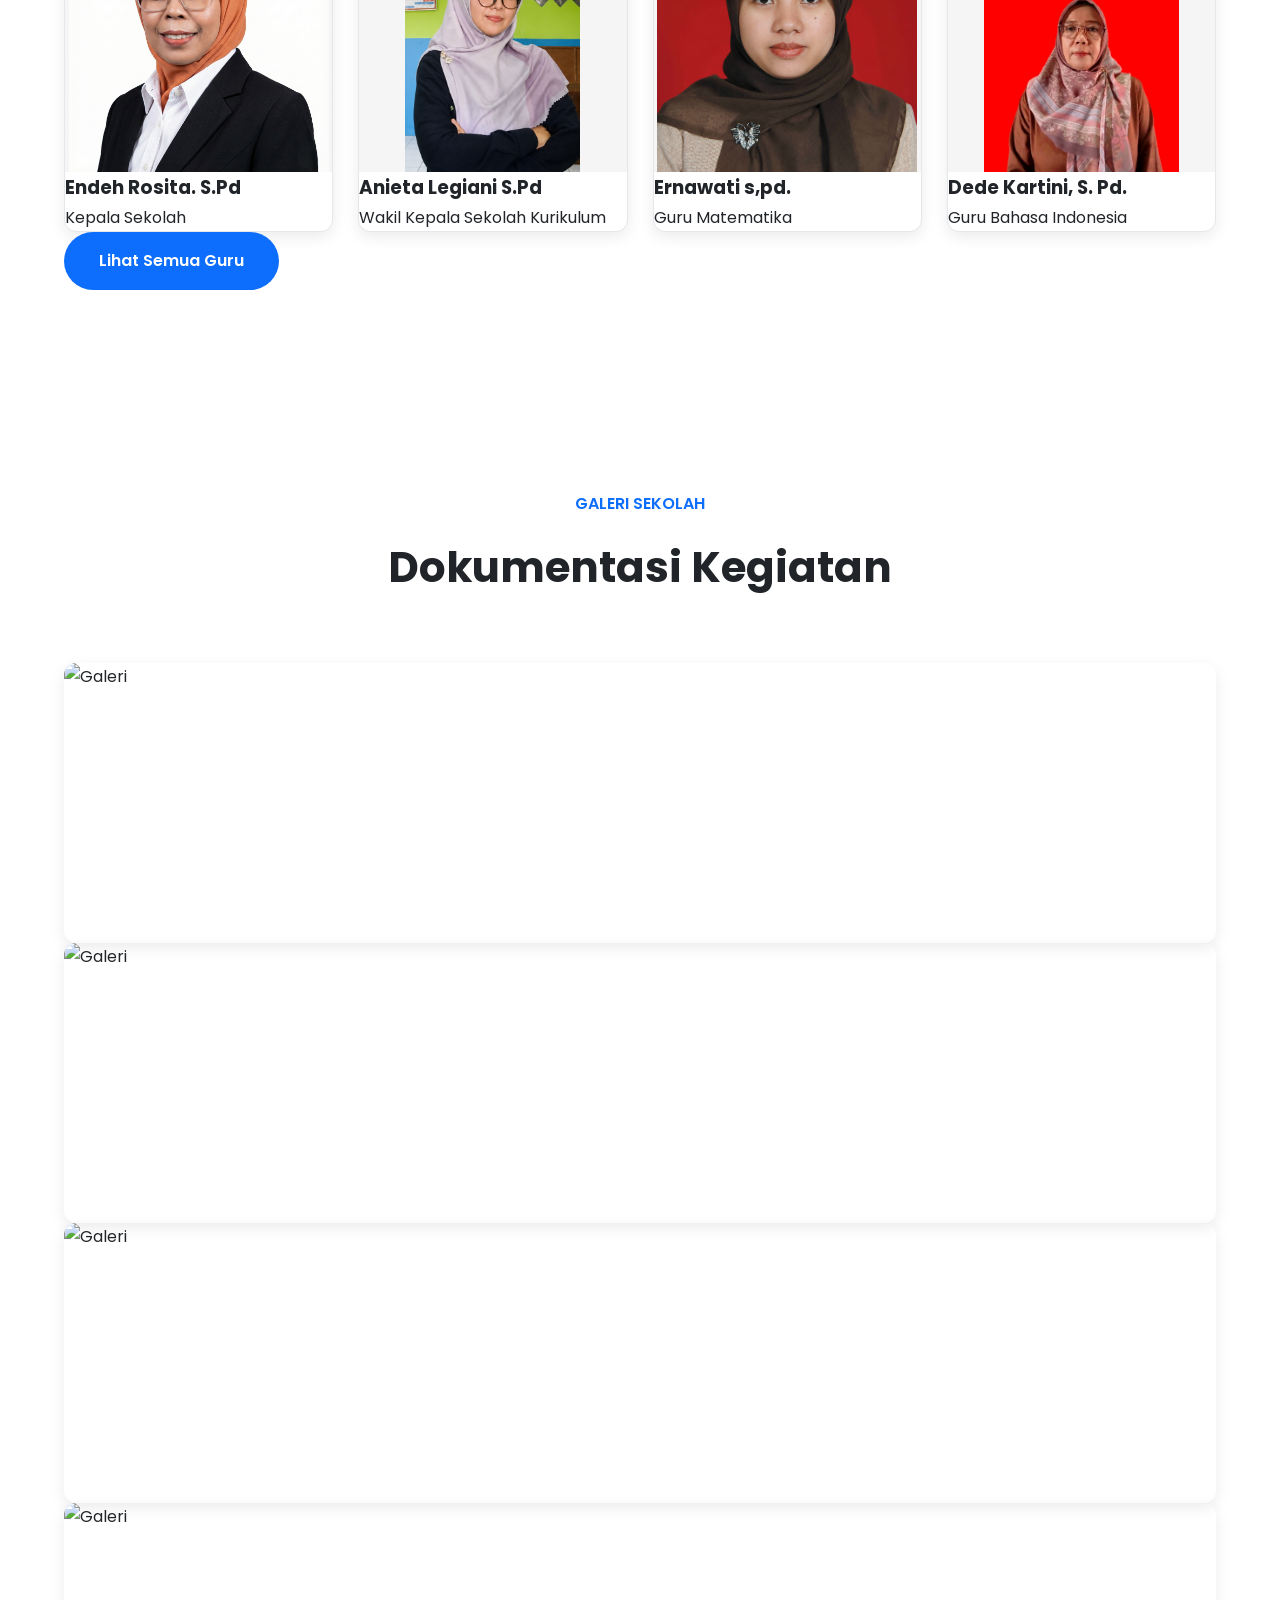
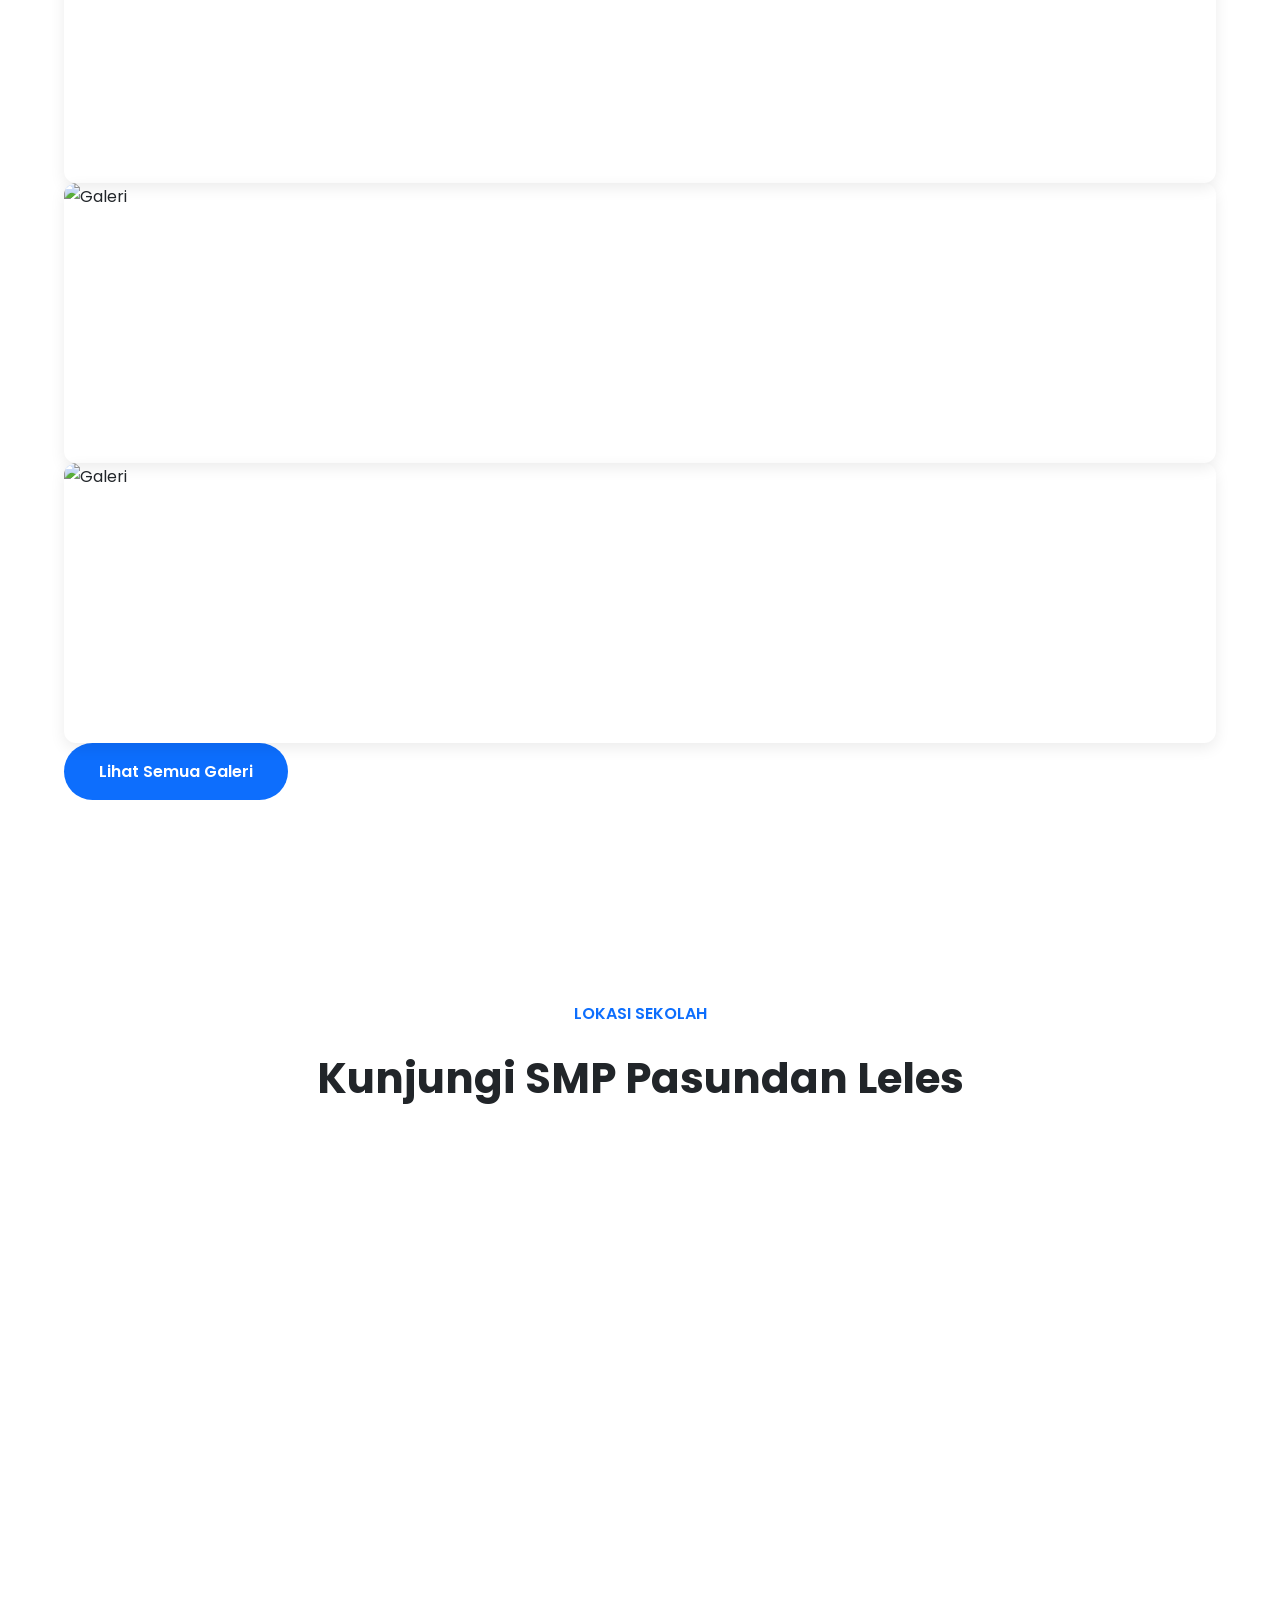
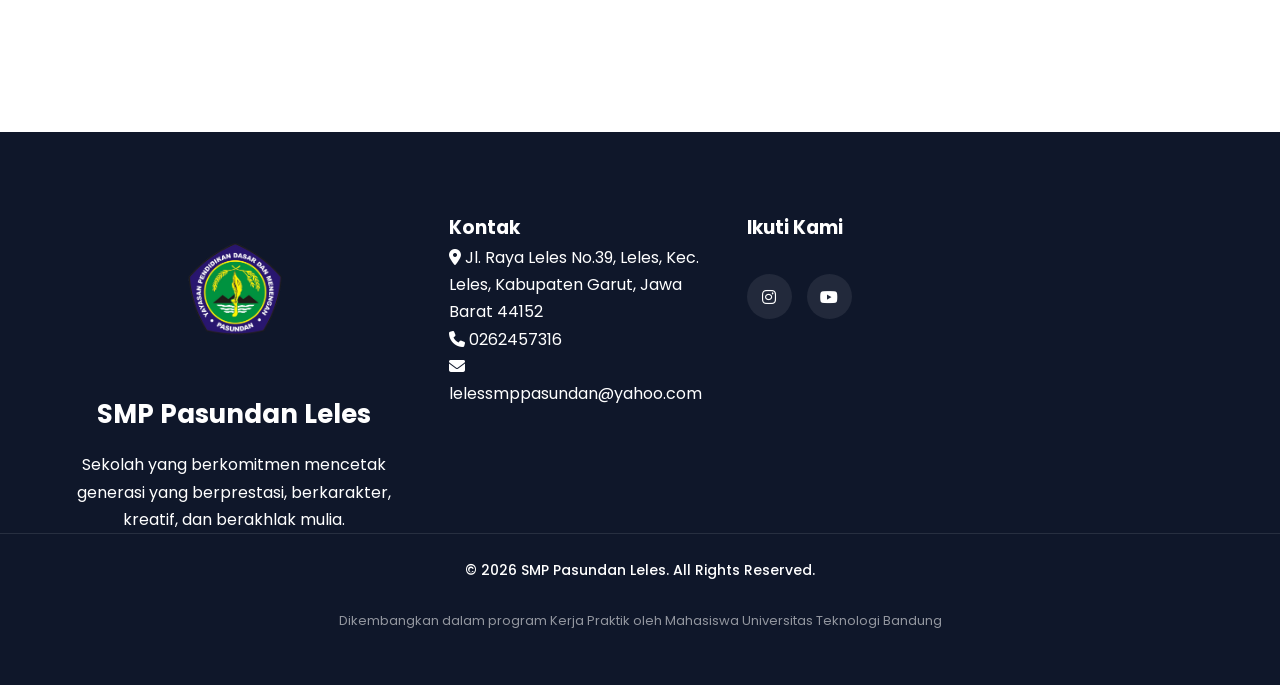
==== commit ff8c3e5d: "Add files via upload" ====
--- a/index.html
+++ b/index.html
@@ -506,53 +506,7 @@
     </section>
 
 
-  <!-- ===========================================
-                    STATISTIK
-    ============================================ -->
-
-    <section class="counter">
-
-        <div class="container">
-
-            <div class="counter-wrapper">
-
-                <div class="counter-item">
-
-                    <h2>400+</h2>
-
-                    <p>Siswa</p>
-
-                </div>
-
-                <div class="counter-item">
-
-                    <h2>15+</h2>
-
-                    <p>Guru</p>
-
-                </div>
-
-                <div class="counter-item">
-
-                    <h2>-</h2>
-
-                    <p>Prestasi</p>
-
-                </div>
-
-                <div class="counter-item">
-
-                    <h2>2+</h2>
-
-                    <p>Ekstrakurikuler</p>
-
-                </div>
-
-            </div>
-
-        </div>
-
-    </section>
+  
    
     <!-- ===========================================
                 PROGRAM UNGGULAN
@@ -772,7 +726,7 @@
 
                 <div class="extra-card">
 
-                    <img src="images/pmr.jpg"
+                    <img src="images/Pmr.jpg"
                         alt="PMR">
 
                     <h3>PMR</h3>
@@ -790,16 +744,7 @@
 
             </div>
 
-            <div class="section-button">
-
-                <a href="ekstrakurikuler.html"
-                    class="btn btn-primary">
-
-                    Lihat Semua Ekstrakurikuler
-
-                </a>
-
-            </div>
+            
 
         </div>
 
@@ -829,11 +774,11 @@
 
                     <i class="fa-solid fa-medal"></i>
 
-                    <h3>Juara -</h3>
-
-                    <p>
-
-                        Lomba Tingkat Kabupaten Garut.
+                    <h3>Prestasi Olahraga</h3>
+
+                    <p>
+
+                        Siswa SMP Pasundan Leles berhasil meraih prestasi pada ajang Kuro Bushi tingkat Kabupaten Garut.
 
                     </p>
 
@@ -843,11 +788,11 @@
 
                     <i class="fa-solid fa-award"></i>
 
-                    <h3>Juara -</h3>
-
-                    <p>
-
-                       -
+                    <h3>Partisipasi Lomba Cepat Tepat (LCT)</h3>
+
+                    <p>
+
+                       Siswa SMP Pasundan Leles berpartisipasi dalam Lomba Cepat Tepat (LCT) jenjang SMP tingkat Kabupaten Garut tahun 2026.
 
                     </p>
 
@@ -912,22 +857,19 @@
 
                         <span>
 
-                            12 Juli 2026
+                          17 Agustus 2026
 
                         </span>
 
                         <h3>
 
-                            Workshop Digital Learning
-                            untuk Guru
+                        SMP Pasundan Leles Memperingati HUT ke-81 Kemerdekaan RI
 
                         </h3>
 
                         <p>
 
-                            Seluruh guru mengikuti
-                            pelatihan pembelajaran
-                            berbasis teknologi digital.
+                          SMP Pasundan Leles turut memperingati Hari Ulang Tahun ke-81 Kemerdekaan Republik Indonesia dengan semangat persatuan, prestasi, dan kemajuan dalam pendidikan.
 
                         </p>
 
@@ -946,20 +888,19 @@
 
                         <span>
 
-                            08 Juli 2026
+                           5 Mei 2025
 
                         </span>
 
                         <h3>
 
-                            -
+                            SPMB SMP Pasundan Leles Tahun Ajaran 2025/2026
 
                         </h3>
 
                         <p>
 
-                            SMP Pasundan Leles berhasil
-                            meraih Juara -
+                            Pendaftaran SPMB SMP Pasundan Leles Tahun Ajaran 2025/2026 telah dibuka. Informasi mengenai persyaratan, jadwal pendaftaran, dan kontak dapat dilihat pada poster resmi.
 
                         </p>
 
@@ -978,22 +919,19 @@
 
                         <span>
 
-                            01 Juli 2026
+                           25 November 2025
 
                         </span>
 
                         <h3>
 
-                            Class Meeting Semester Genap
+                          SMP Pasundan Leles Memperingati Hari Guru Nasional 2025
 
                         </h3>
 
                         <p>
 
-                            Berbagai perlombaan
-                            dilaksanakan untuk meningkatkan
-                            kreativitas peserta didik.
-
+                         SMP Pasundan Leles turut memperingati Hari Guru Nasional sebagai bentuk penghargaan atas dedikasi, pengabdian, dan kontribusi para guru dalam mendidik generasi bangsa.
                         </p>
 
                     </div>
@@ -1101,12 +1039,7 @@
 
                 </div>
 
-                <div class="ppdb-image">
-
-                    <img src="images/ppdb.png"
-                        alt="PPDB">
-
-                </div>
+                
 
             </div>
 
@@ -1157,18 +1090,18 @@
 
                 <div class="teacher-card">
 
-                    <img src="images/guru2.jpg"
+                    <img src="images/Guru IPS - Anieta Legiani.png"
                         alt="Guru">
 
                     <h3>
 
-                        Nama Guru
+                      Anieta Legiani S.Pd
 
                     </h3>
 
                     <p>
 
-                        Wakil Kepala Sekolah
+                        Wakil Kepala Sekolah Kurikulum
 
                     </p>
 
@@ -1253,42 +1186,42 @@
 
                 <div class="gallery-item">
 
-                    <img src="images/gallery1.jpg"
+                    <img src="images/kegiatan12.jpg"
                         alt="Galeri">
 
                 </div>
 
                 <div class="gallery-item">
 
-                    <img src="images/gallery2.jpg"
+                    <img src="images/kegiatan2.jpg"
                         alt="Galeri">
 
                 </div>
 
                 <div class="gallery-item">
 
-                    <img src="images/gallery3.jpg"
+                    <img src="images/kegiatan3.jpg"
                         alt="Galeri">
 
                 </div>
 
                 <div class="gallery-item">
 
-                    <img src="images/gallery4.jpg"
+                    <img src="images/kegiatan10.jpg"
                         alt="Galeri">
 
                 </div>
 
                 <div class="gallery-item">
 
-                    <img src="images/gallery5.jpg"
+                    <img src="images/kegiatan13.jpg"
                         alt="Galeri">
 
                 </div>
 
                 <div class="gallery-item">
 
-                    <img src="images/gallery6.jpg"
+                    <img src="images/kegiatan11.jpg"
                         alt="Galeri">
 
                 </div>
--- a/css/style.css
+++ b/css/style.css
@@ -6462,4 +6462,334 @@
         line-height: 1.6;
     }
 
+}
+
+/* ==================================================
+   GURU - RESPONSIVE MOBILE
+================================================== */
+
+@media (max-width: 768px) {
+
+    /* =========================================
+       HALAMAN GURU
+       2 FOTO KE SAMPING
+    ========================================= */
+
+    .teacher-page .teacher-grid {
+        display: grid;
+        grid-template-columns: repeat(2, minmax(0, 1fr)) !important;
+        gap: 15px;
+        width: 100%;
+    }
+
+    .teacher-page .teacher-card {
+        width: 100%;
+        min-width: 0;
+        overflow: hidden;
+    }
+
+    .teacher-page .teacher-image {
+        width: 100%;
+        height: 190px;
+        overflow: hidden;
+    }
+
+    .teacher-page .teacher-image img {
+        width: 100%;
+        height: 190px;
+        object-fit: cover;
+        object-position: center top;
+    }
+
+    .teacher-page .teacher-info {
+        padding: 15px 10px;
+    }
+
+    .teacher-page .teacher-info h3 {
+        font-size: 15px;
+        line-height: 1.4;
+        margin-bottom: 5px;
+    }
+
+    .teacher-page .teacher-info h4 {
+        font-size: 12px;
+        line-height: 1.4;
+        margin-bottom: 5px;
+    }
+
+    .teacher-page .teacher-info p {
+        font-size: 11px;
+        line-height: 1.5;
+    }
+
+
+    /* =========================================
+       GURU DI HALAMAN UTAMA / INDEX
+       2 FOTO KE SAMPING
+    ========================================= */
+
+    .teacher-preview .teacher-card {
+        width: 100%;
+        min-width: 0;
+    }
+
+    .teacher-preview .teacher-card img {
+        width: 100%;
+        height: 180px;
+        object-fit: cover;
+        object-position: center top;
+    }
+
+    .teacher-preview .teacher-info {
+        padding: 15px 10px;
+    }
+
+    .teacher-preview .teacher-info h3 {
+        font-size: 15px;
+        line-height: 1.4;
+    }
+
+    .teacher-preview .teacher-info h4 {
+        font-size: 12px;
+        line-height: 1.4;
+    }
+
+}
+
+/* ==================================================
+   RESPONSIVE KARTU GURU
+   DESKTOP 4 KOLOM
+   MOBILE 2 KOLOM
+================================================== */
+
+/* DESKTOP */
+.teacher-grid {
+    grid-template-columns: repeat(4, 1fr);
+    gap: 30px;
+}
+
+.teacher-card {
+    width: 100%;
+}
+
+/* FOTO DESKTOP */
+.teacher-card > img {
+    width: 100%;
+    height: 330px;
+    display: block;
+    object-fit: cover;
+}
+
+
+/* ==================================================
+   TABLET
+================================================== */
+
+@media (max-width: 992px) {
+
+    .teacher-grid {
+        grid-template-columns: repeat(2, 1fr);
+        gap: 20px;
+    }
+
+    .teacher-card > img {
+        height: 280px;
+    }
+
+}
+
+
+/* ==================================================
+   MOBILE
+================================================== */
+
+@media (max-width: 768px) {
+
+    .teacher-grid {
+        display: grid !important;
+        grid-template-columns: repeat(2, minmax(0, 1fr)) !important;
+        gap: 14px !important;
+    }
+
+    .teacher-card {
+        width: 100% !important;
+        min-width: 0 !important;
+    }
+
+    .teacher-card > img {
+        width: 100% !important;
+        height: 180px !important;
+        object-fit: cover !important;
+        display: block;
+    }
+
+    .teacher-info {
+        padding: 12px 8px !important;
+    }
+
+    .teacher-info h3 {
+        font-size: 15px !important;
+        line-height: 1.3;
+        margin-bottom: 5px;
+    }
+
+    .teacher-info span {
+        font-size: 11px !important;
+        line-height: 1.4;
+    }
+
+    .teacher-info p {
+        font-size: 11px !important;
+        margin-top: 4px;
+    }
+
+}
+
+
+/* ==================================================
+   HP KECIL
+================================================== */
+
+@media (max-width: 480px) {
+
+    .teacher-grid {
+        grid-template-columns: repeat(2, minmax(0, 1fr)) !important;
+        gap: 10px !important;
+    }
+
+    .teacher-card > img {
+        height: 145px !important;
+    }
+
+    .teacher-info {
+        padding: 10px 5px !important;
+    }
+
+    .teacher-info h3 {
+        font-size: 13px !important;
+    }
+
+    .teacher-info span {
+        font-size: 10px !important;
+    }
+
+    .teacher-info p {
+        font-size: 10px !important;
+    }
+
+}
+
+/* ==================================================
+   PREVIEW GURU DI INDEX.HTML
+   KHUSUS HALAMAN UTAMA
+================================================== */
+
+/* DESKTOP */
+.teacher-preview .teacher-wrapper {
+    display: grid;
+    grid-template-columns: repeat(4, 1fr);
+    gap: 25px;
+}
+
+.teacher-preview .teacher-card {
+    width: 100%;
+    min-width: 0;
+}
+
+.teacher-preview .teacher-card > img {
+    width: 100%;
+    height: 260px;
+    object-fit: contain;
+    background: #f5f5f5;
+    display: block;
+}
+
+
+/* ==================================================
+   TABLET
+================================================== */
+
+@media (max-width: 992px) {
+
+    .teacher-preview .teacher-wrapper {
+        grid-template-columns: repeat(2, 1fr);
+        gap: 20px;
+    }
+
+    .teacher-preview .teacher-card > img {
+        height: 230px;
+        object-fit: contain;
+    }
+
+}
+
+
+/* ==================================================
+   MOBILE
+================================================== */
+
+@media (max-width: 768px) {
+
+    .teacher-preview .teacher-wrapper {
+        display: grid !important;
+        grid-template-columns: repeat(2, minmax(0, 1fr)) !important;
+        gap: 12px !important;
+    }
+
+    .teacher-preview .teacher-card {
+        width: 100% !important;
+        min-width: 0 !important;
+    }
+
+    .teacher-preview .teacher-card > img {
+        width: 100% !important;
+        height: 170px !important;
+        object-fit: contain !important;
+        background: #f5f5f5;
+    }
+
+    .teacher-preview .teacher-info {
+        padding: 10px 7px !important;
+    }
+
+    .teacher-preview .teacher-info h3 {
+        font-size: 14px !important;
+        line-height: 1.3;
+    }
+
+    .teacher-preview .teacher-info p {
+        font-size: 10px !important;
+        line-height: 1.4;
+    }
+
+}
+
+
+/* ==================================================
+   HP KECIL
+================================================== */
+
+@media (max-width: 480px) {
+
+    .teacher-preview .teacher-wrapper {
+        grid-template-columns: repeat(2, minmax(0, 1fr)) !important;
+        gap: 10px !important;
+    }
+
+    .teacher-preview .teacher-card > img {
+        height: 140px !important;
+    }
+
+    .teacher-preview .teacher-info {
+        padding: 8px 5px !important;
+    }
+
+    .teacher-preview .teacher-info h3 {
+        font-size: 12px !important;
+    }
+
+    .teacher-preview .teacher-info p {
+        font-size: 9px !important;
+    }
+
 }
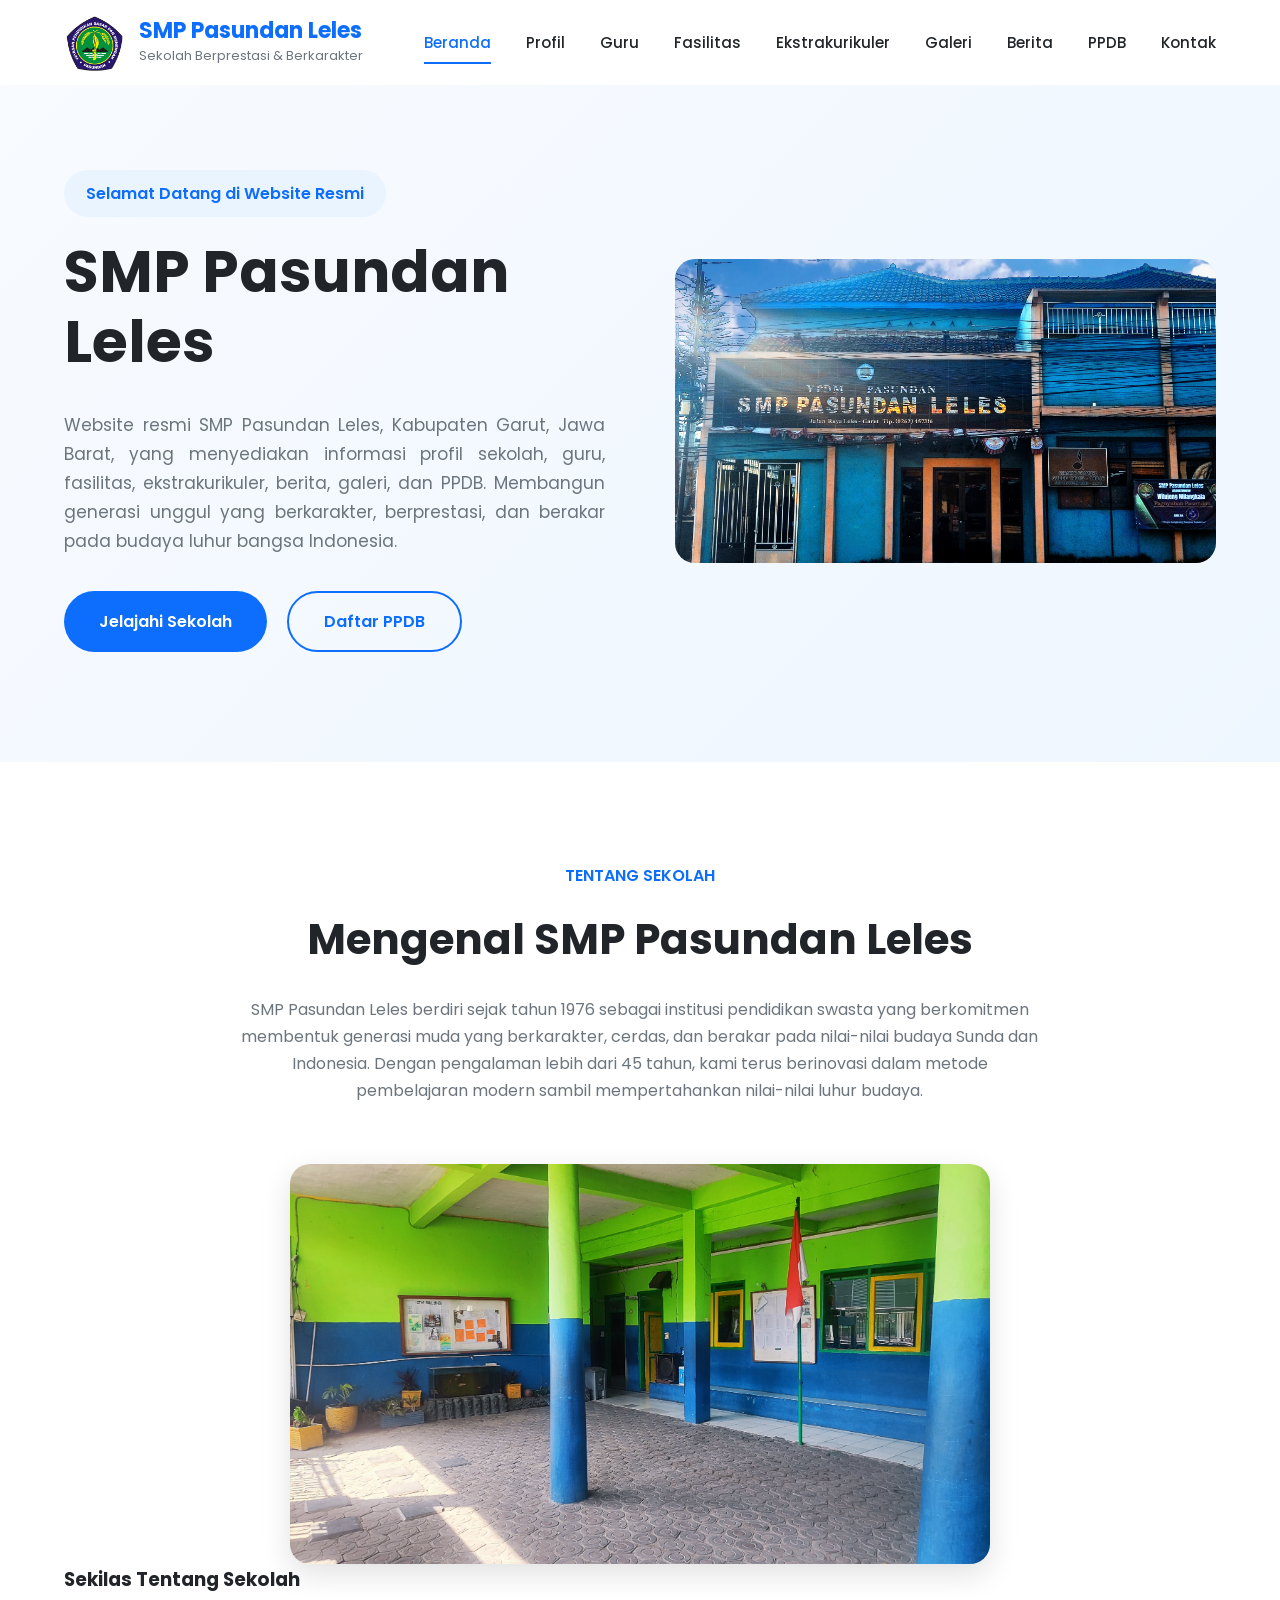
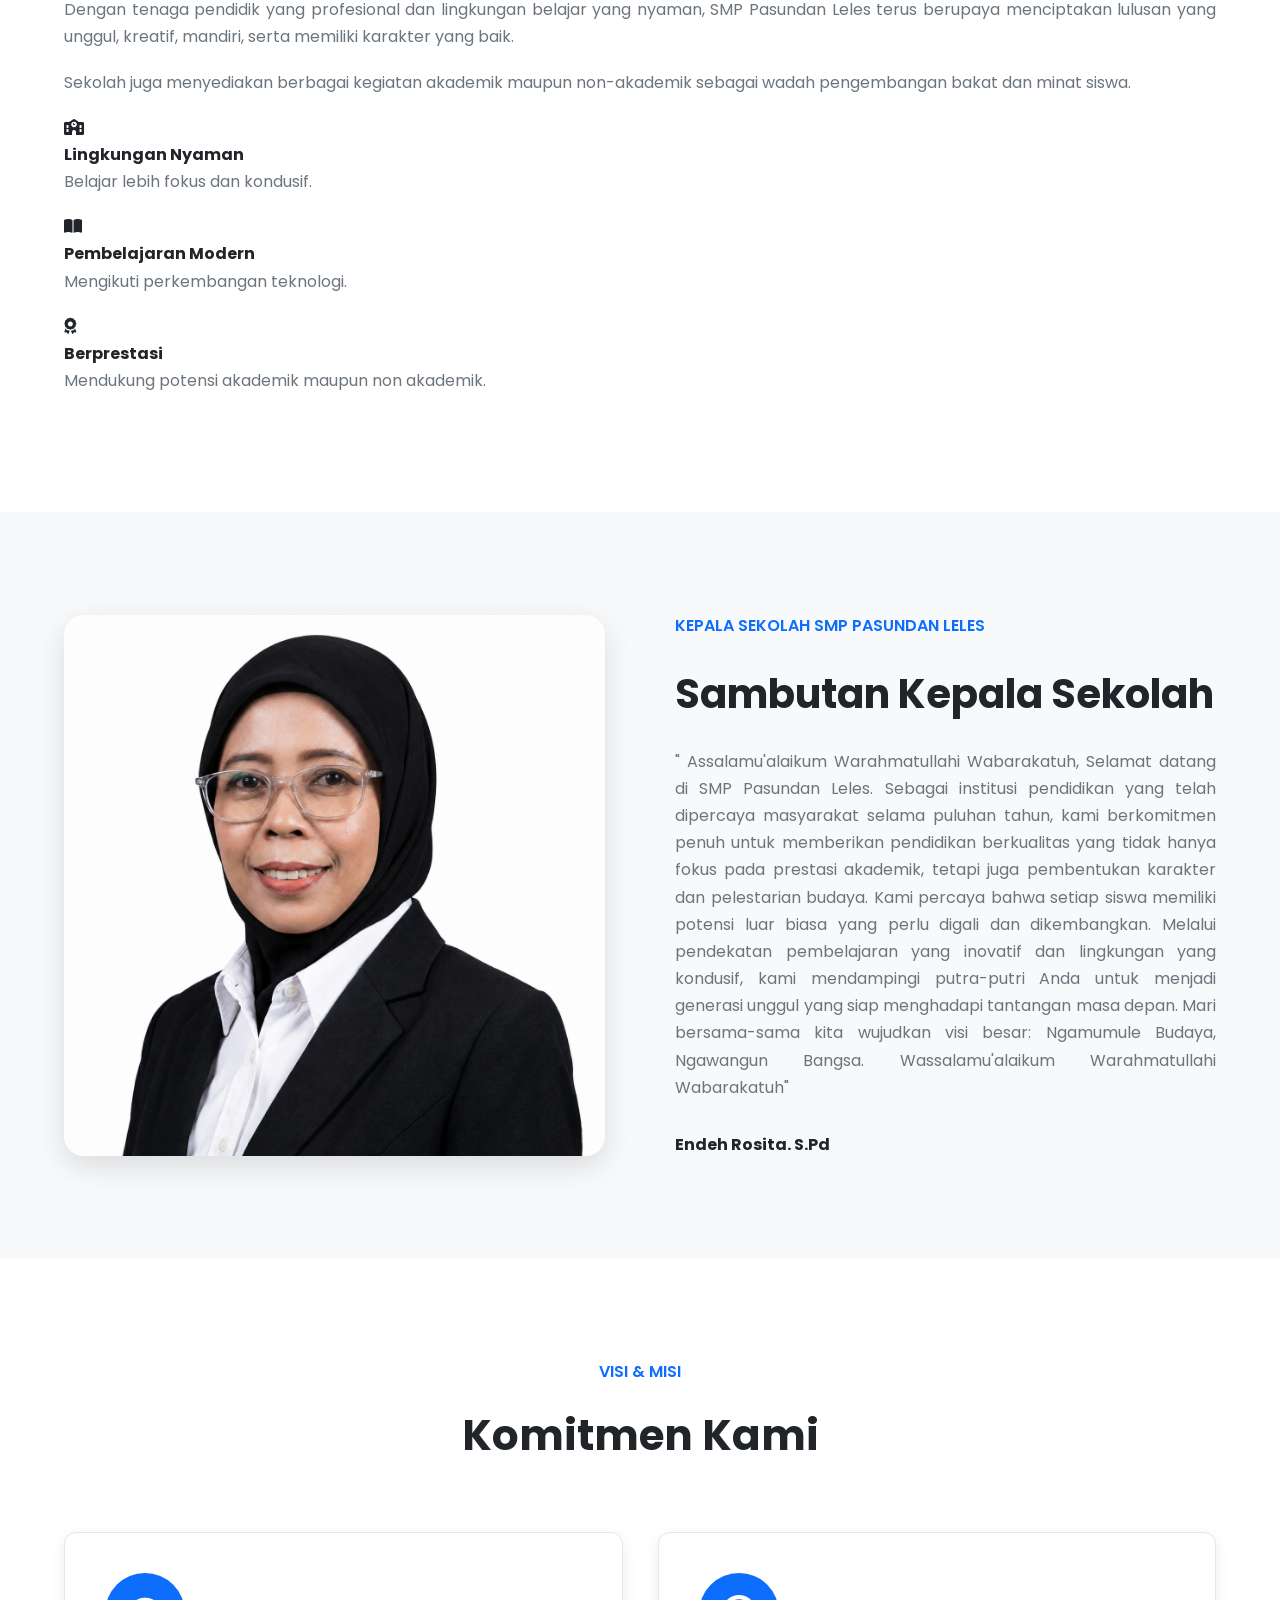
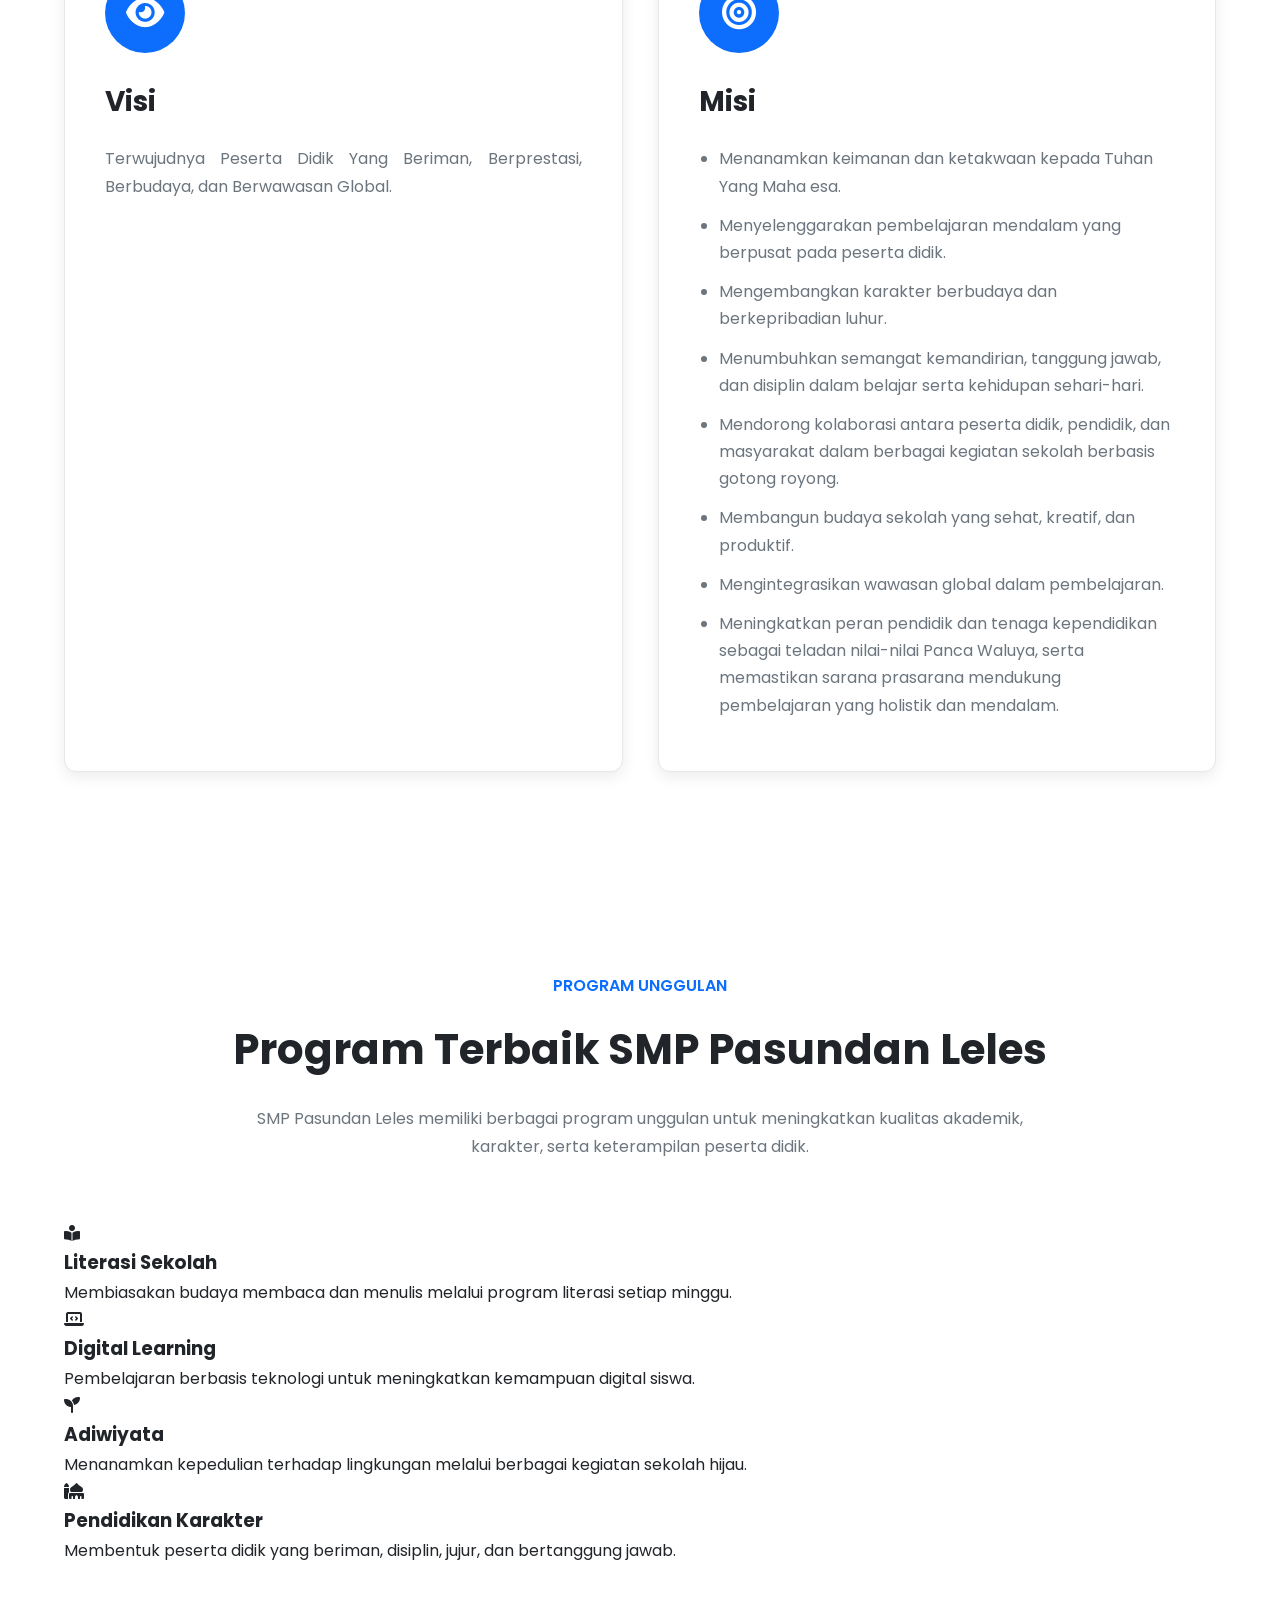
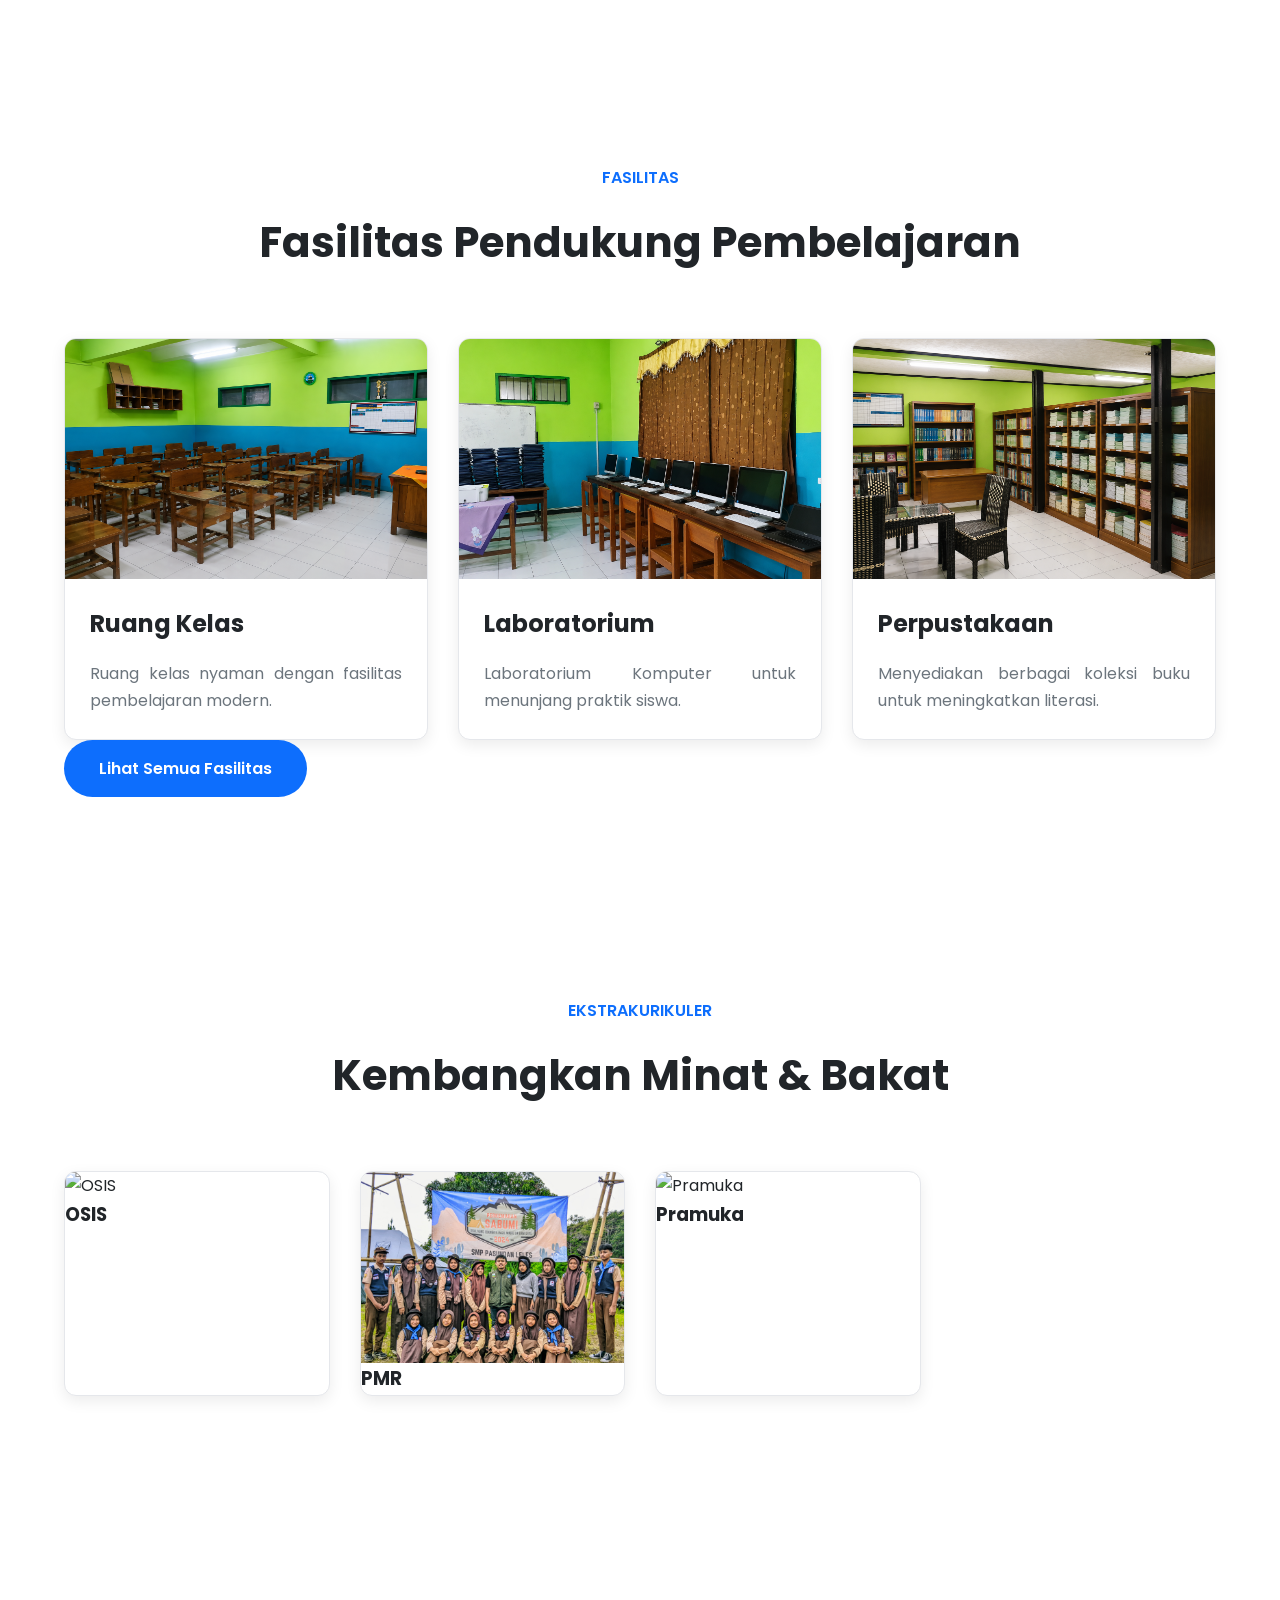
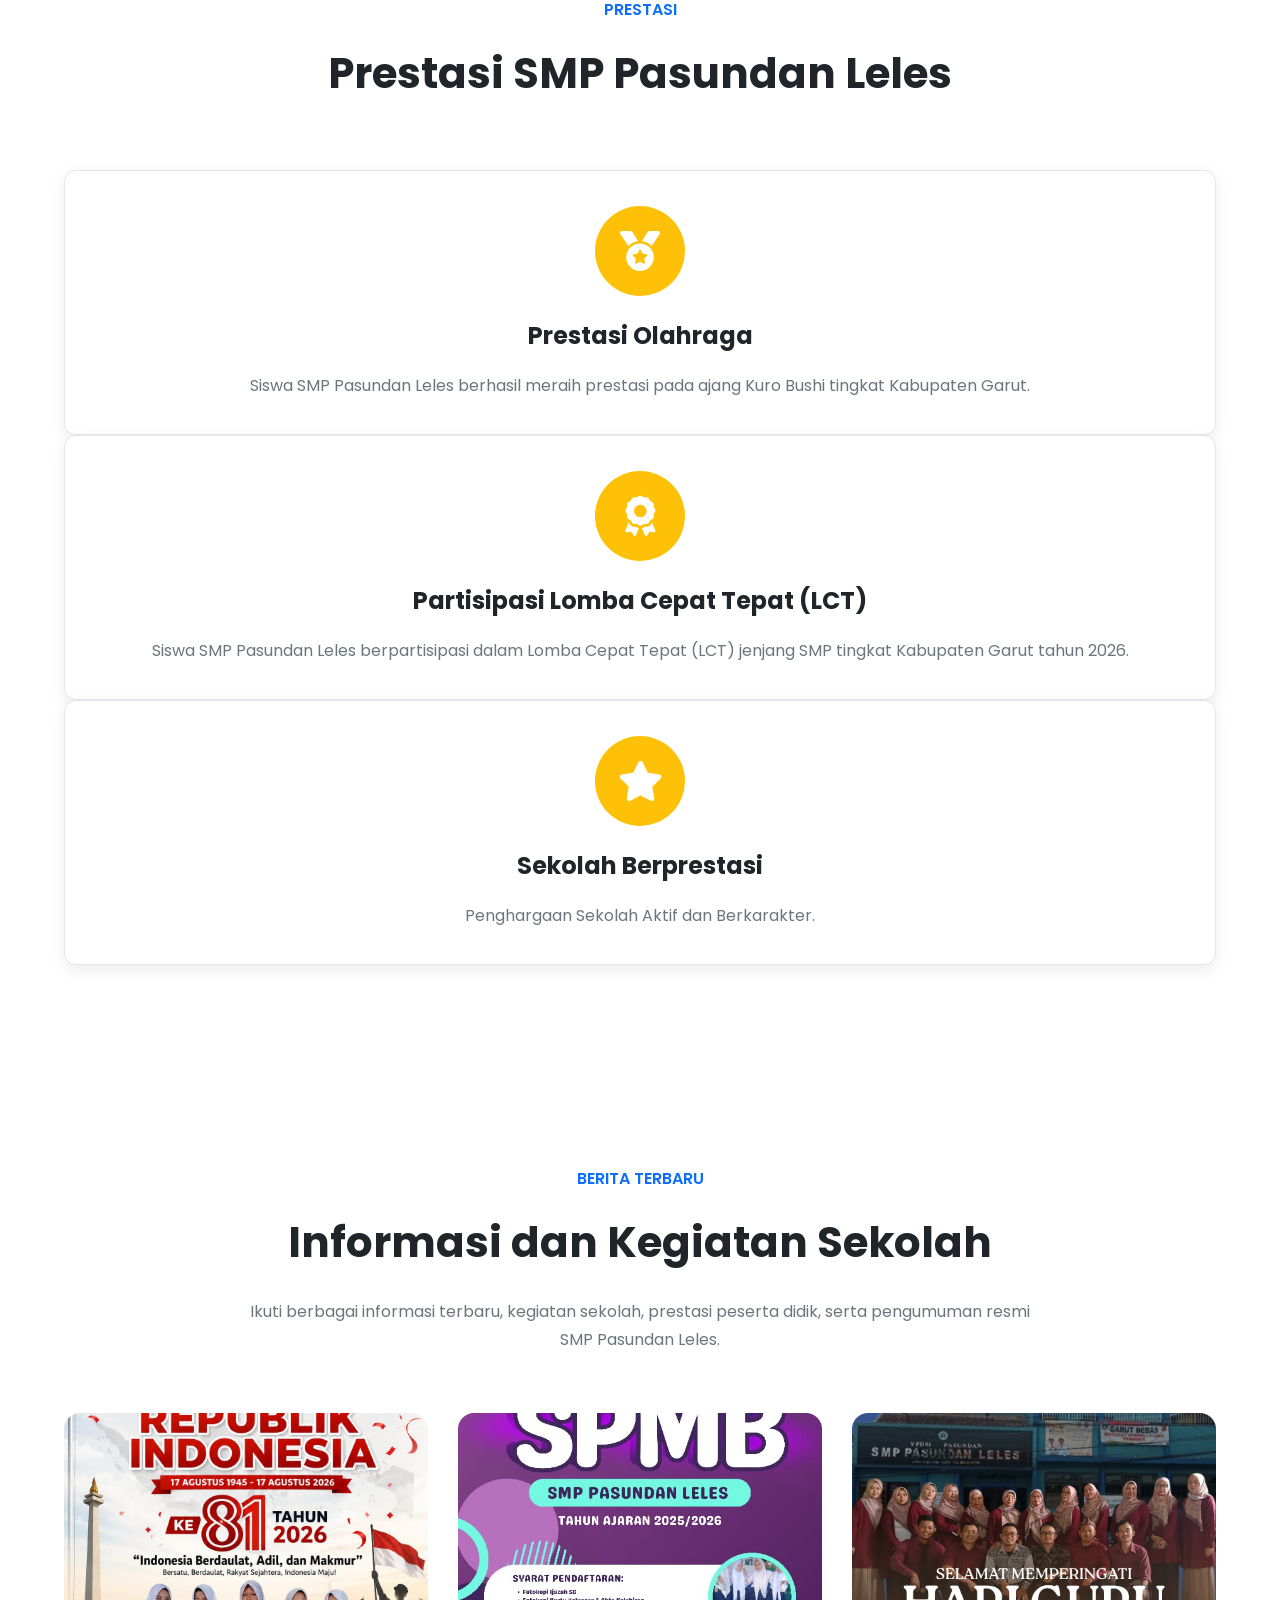
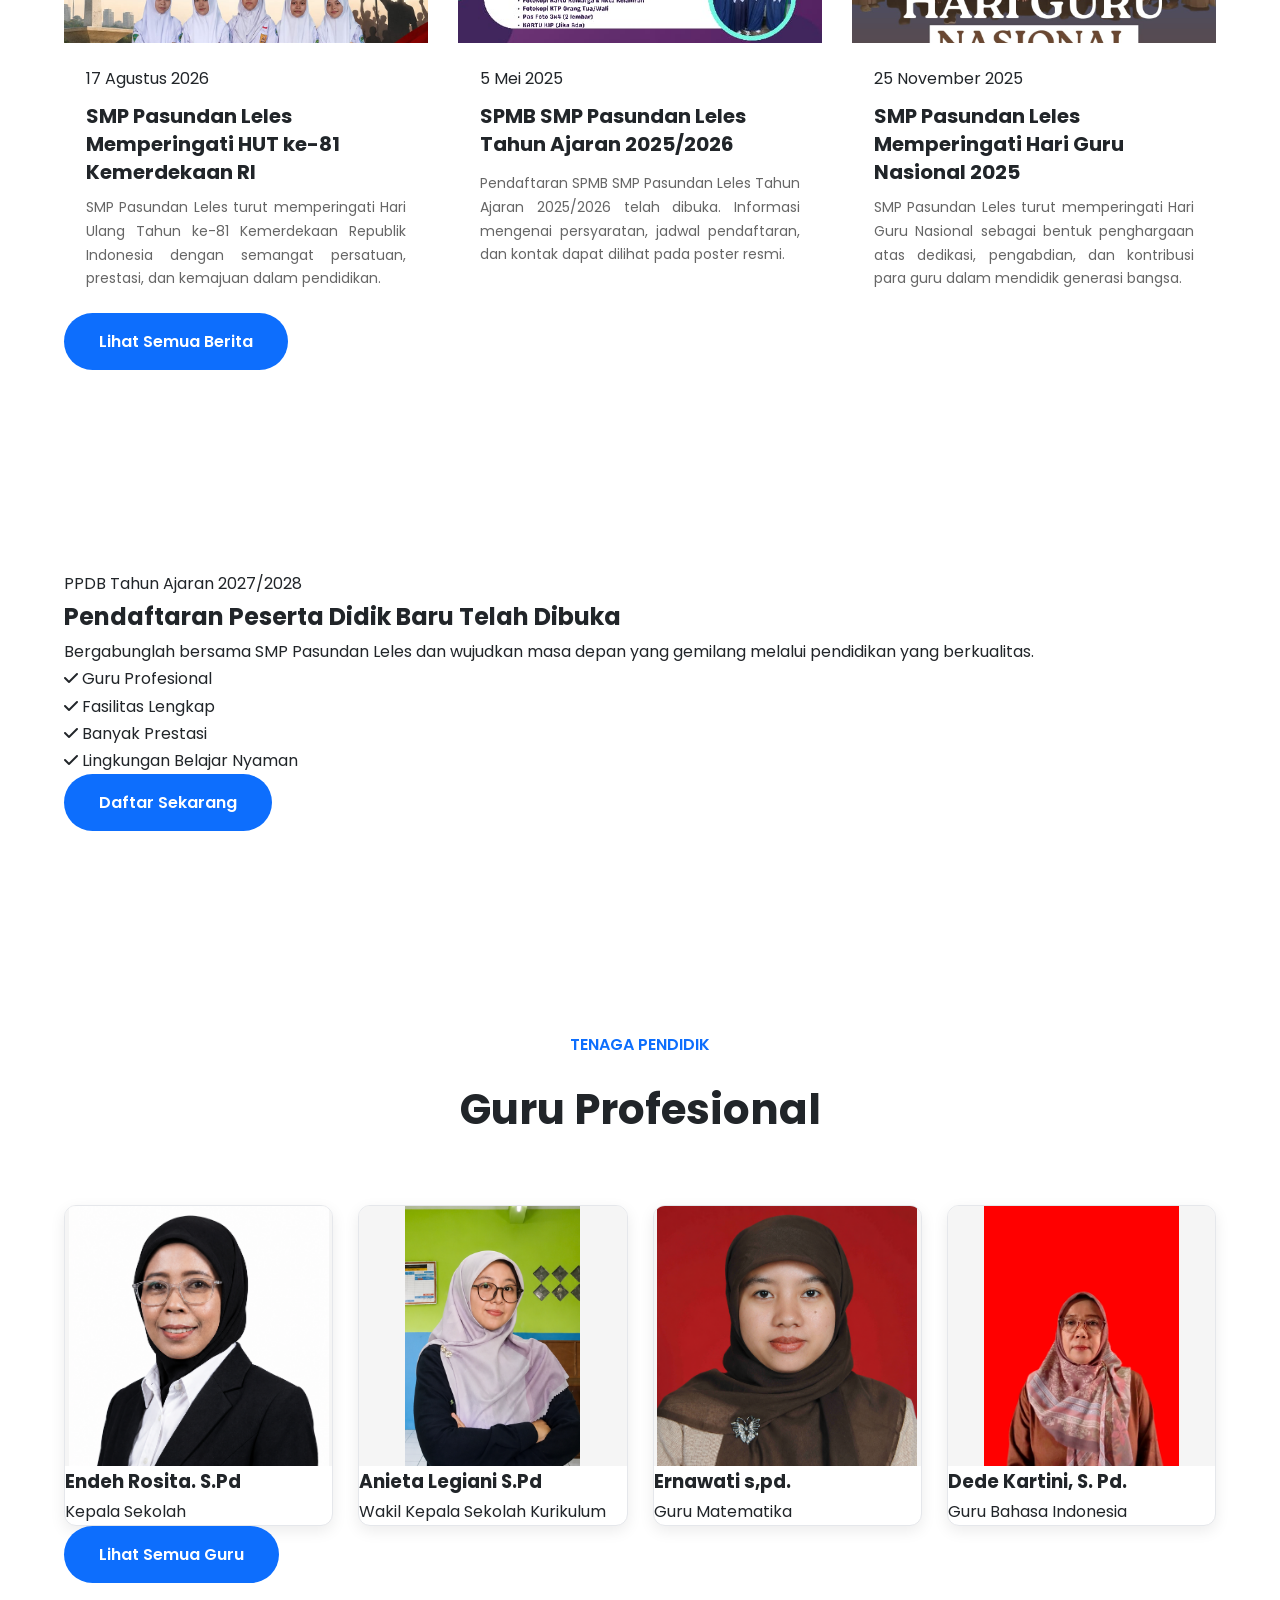
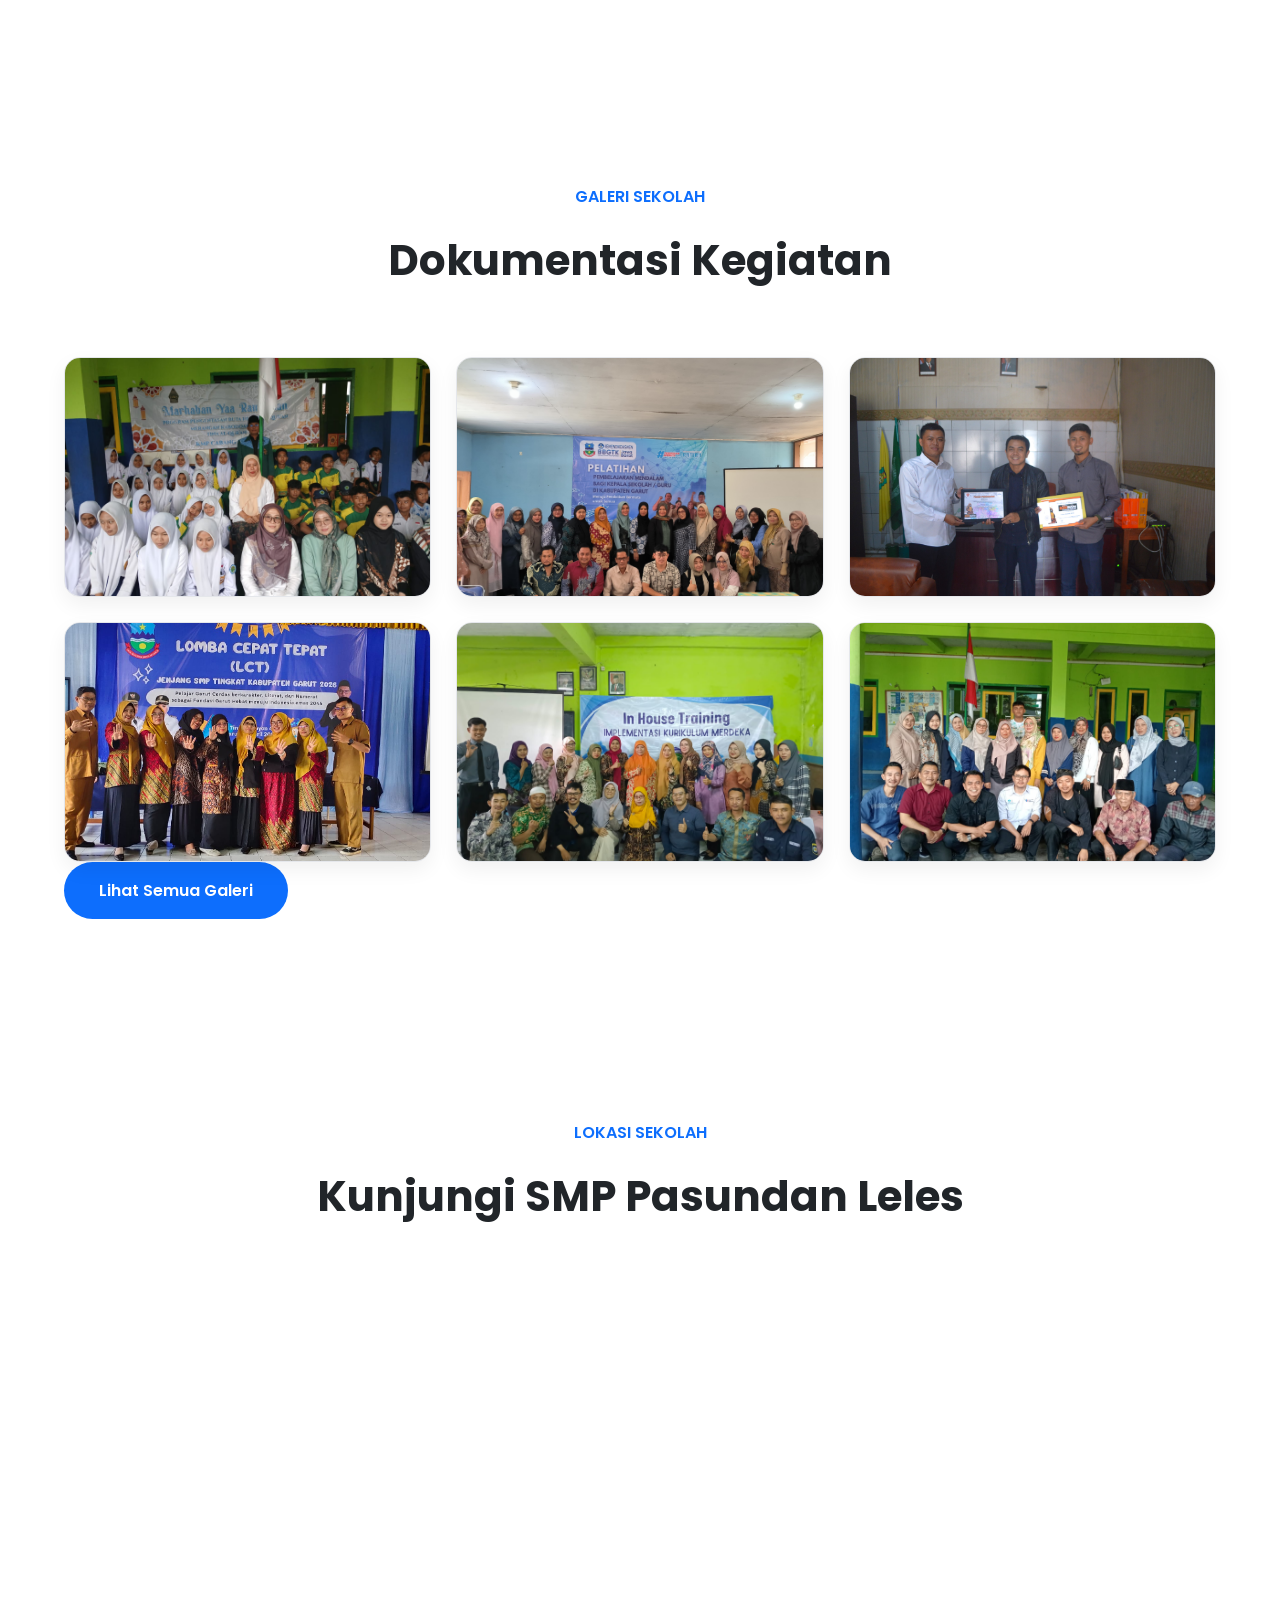
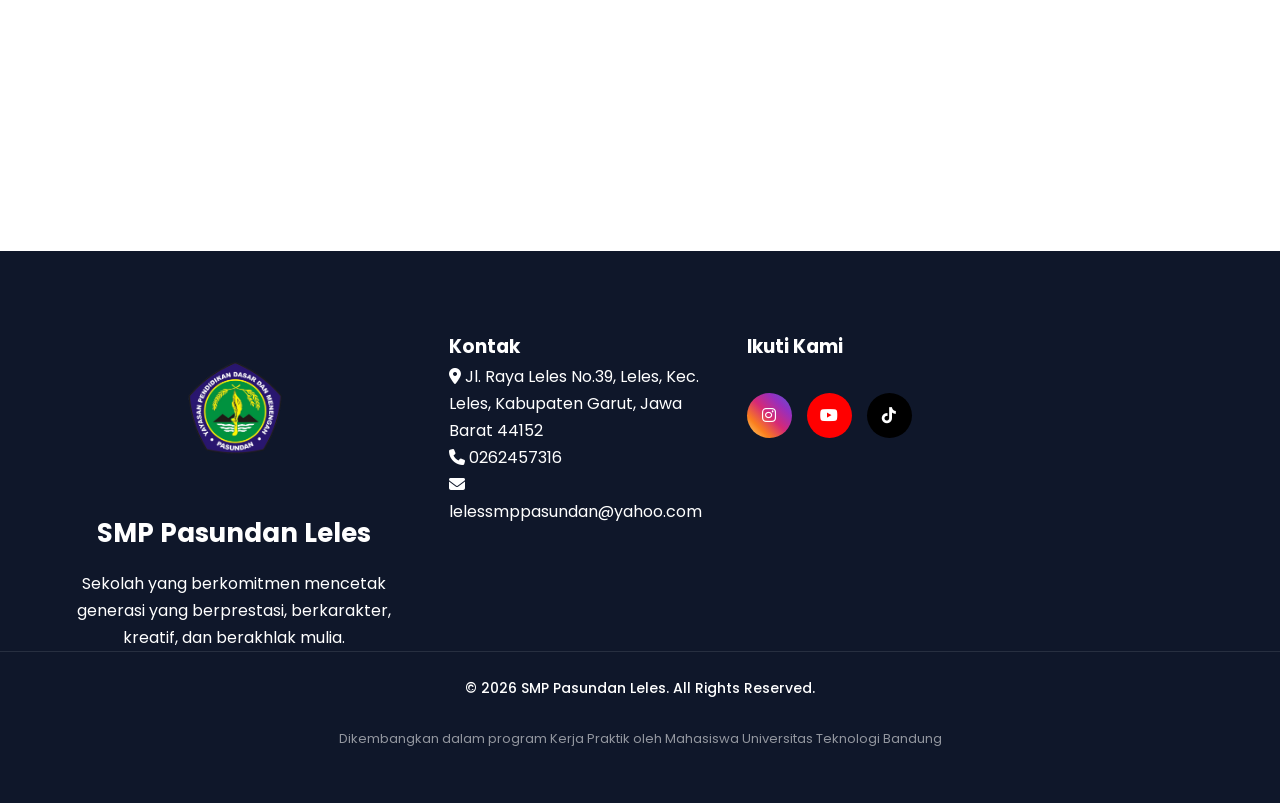
==== commit ba401ca8: "Add files via upload" ====
--- a/index.html
+++ b/index.html
@@ -1368,6 +1368,13 @@
             <i class="fa-brands fa-youtube"></i>
         </a>
 
+           <a href="https://www.tiktok.com/@smp.pasundan.leles"
+       target="_blank"
+       rel="noopener noreferrer"
+       aria-label="TikTok SMP Pasundan Leles">
+        <i class="fab fa-tiktok"></i>
+    </a>
+
              </div>
 
                 </div>
--- a/css/style.css
+++ b/css/style.css
@@ -6792,4 +6792,1514 @@
         font-size: 9px !important;
     }
 
+}
+
+/* =========================
+   PERBAIKAN VISI & MISI MOBILE
+   ========================= */
+@media (max-width: 768px) {
+
+    .vision-mission,
+    .visi-misi,
+    .vision-card,
+    .mission-card {
+        padding: 30px 25px !important;
+        margin-bottom: 25px !important;
+        min-height: auto !important;
+        height: auto !important;
+    }
+
+    .vision-mission h2,
+    .visi-misi h2,
+    .vision-card h2,
+    .mission-card h2 {
+        font-size: 32px !important;
+        margin-bottom: 20px !important;
+    }
+
+    .vision-mission p,
+    .visi-misi p,
+    .vision-card p,
+    .mission-card p {
+        font-size: 18px !important;
+        line-height: 1.7 !important;
+        margin-bottom: 0 !important;
+    }
+
+    .vision-mission .icon,
+    .visi-misi .icon,
+    .vision-card .icon,
+    .mission-card .icon {
+        width: 100px !important;
+        height: 100px !important;
+        margin-bottom: 25px !important;
+    }
+}
+
+@media (max-width: 768px) {
+
+    /* Kartu Visi & Misi */
+    .vision-card,
+    .mission-card,
+    .visi-card,
+    .misi-card {
+        padding: 20px 20px !important;
+        margin-bottom: 18px !important;
+        min-height: 0 !important;
+        height: auto !important;
+    }
+
+    /* Icon */
+    .vision-card .icon,
+    .mission-card .icon,
+    .visi-card .icon,
+    .misi-card .icon {
+        width: 75px !important;
+        height: 75px !important;
+        margin: 0 0 18px 0 !important;
+    }
+
+    /* Judul */
+    .vision-card h2,
+    .mission-card h2,
+    .visi-card h2,
+    .misi-card h2 {
+        font-size: 28px !important;
+        margin: 0 0 15px 0 !important;
+    }
+
+    /* Isi */
+    .vision-card p,
+    .mission-card p,
+    .visi-card p,
+    .misi-card p {
+        font-size: 16px !important;
+        line-height: 1.5 !important;
+        margin: 0 !important;
+    }
+
+    /* List pada Misi */
+    .mission-card ul,
+    .misi-card ul {
+        margin: 0 !important;
+        padding-left: 20px !important;
+    }
+
+    .mission-card li,
+    .misi-card li {
+        font-size: 16px !important;
+        line-height: 1.5 !important;
+        margin-bottom: 8px !important;
+    }
+}
+
+/* =========================================
+   FIX BERITA & INFORMASI - MOBILE
+   SMP PASUNDAN LELES
+========================================= */
+
+@media (max-width: 768px) {
+
+    /* Semua grid 3 kolom menjadi 1 kolom */
+    .grid-3 {
+        grid-template-columns: 1fr !important;
+        gap: 20px !important;
+        width: 100%;
+    }
+
+    /* Semua card tidak boleh melebar */
+    .grid-3 > *,
+    .news-card,
+    .card {
+        width: 100%;
+        min-width: 0;
+        max-width: 100%;
+        box-sizing: border-box;
+    }
+
+    /* Judul card */
+    .card-body h3,
+    .news-card h3 {
+        font-size: 21px;
+        line-height: 1.4;
+        overflow-wrap: break-word;
+        word-break: normal;
+    }
+
+    /* Isi card */
+    .card-body p,
+    .news-card p {
+        font-size: 15px;
+        line-height: 1.7;
+        overflow-wrap: break-word;
+    }
+
+    /* Gambar */
+    .card-image,
+    .news-card .card-image {
+        width: 100%;
+        overflow: hidden;
+    }
+
+    .card-image img,
+    .news-card .card-image img {
+        width: 100%;
+        height: 220px;
+        object-fit: cover;
+        display: block;
+    }
+}
+
+
+/* HP kecil */
+@media (max-width: 480px) {
+
+    .grid-3 {
+        grid-template-columns: 1fr !important;
+        gap: 18px !important;
+    }
+
+    .card-body {
+        padding: 20px;
+    }
+
+    .card-body h3,
+    .news-card h3 {
+        font-size: 20px;
+    }
+
+    .card-body p,
+    .news-card p {
+        font-size: 14px;
+    }
+
+    .card-image img,
+    .news-card .card-image img {
+        height: 200px;
+    }
+}
+
+/* ==================================================
+   WAKIL KEPALA SEKOLAH - MOBILE
+================================================== */
+
+@media (max-width: 768px) {
+
+    .vice-wrapper {
+        display: grid;
+        grid-template-columns: 1fr;
+        gap: 20px;
+    }
+
+    .vice-card {
+        width: 100%;
+        min-width: 0;
+        overflow: hidden;
+    }
+
+    .vice-card img {
+        width: 100%;
+        height: 300px !important;
+        object-fit: cover;
+        object-position: center top;
+        display: block;
+    }
+
+    .vice-content {
+        padding: 18px;
+    }
+
+    .vice-content h3 {
+        font-size: 20px;
+        line-height: 1.4;
+        margin-bottom: 6px;
+    }
+
+    .vice-content span {
+        font-size: 14px;
+        line-height: 1.5;
+    }
+}
+
+
+/* HP kecil */
+@media (max-width: 480px) {
+
+    .vice-card img {
+        height: 250px !important;
+    }
+
+    .vice-content {
+        padding: 15px;
+    }
+
+    .vice-content h3 {
+        font-size: 18px;
+    }
+
+    .vice-content span {
+        font-size: 13px;
+    }
+}
+
+/* =========================================
+   WAKIL KEPALA SEKOLAH - MOBILE
+   FOTO TIDAK DIPOTONG
+========================================= */
+
+@media (max-width: 768px) {
+
+    .vice-wrapper {
+        display: grid;
+        grid-template-columns: 1fr;
+        gap: 20px;
+    }
+
+    .vice-card {
+        width: 100%;
+        min-width: 0;
+        overflow: hidden;
+    }
+
+    .vice-card img {
+        width: 100%;
+        height: 260px !important;
+        object-fit: contain !important;
+        object-position: center;
+        display: block;
+        background: #f5f5f5;
+    }
+
+    .vice-content {
+        padding: 18px;
+    }
+
+    .vice-content h3 {
+        font-size: 20px;
+        line-height: 1.4;
+        margin-bottom: 6px;
+    }
+
+    .vice-content span {
+        font-size: 14px;
+        line-height: 1.5;
+    }
+}
+
+
+/* HP kecil */
+@media (max-width: 480px) {
+
+    .vice-card img {
+        height: 230px !important;
+    }
+
+    .vice-content {
+        padding: 15px;
+    }
+
+    .vice-content h3 {
+        font-size: 18px;
+    }
+
+    .vice-content span {
+        font-size: 13px;
+    }
+}
+
+/* =========================================
+   GALERI SEKOLAH
+========================================= */
+
+.gallery-grid {
+    display: grid;
+    grid-template-columns: repeat(3, 1fr);
+    gap: 25px;
+    margin-top: 40px;
+}
+
+.gallery-card {
+    background: #fff;
+    border-radius: 16px;
+    overflow: hidden;
+    border: 1px solid #e5e7eb;
+    box-shadow: 0 8px 20px rgba(0, 0, 0, 0.06);
+}
+
+.gallery-card img {
+    width: 100%;
+    height: 240px;
+    object-fit: cover;
+    display: block;
+}
+
+.gallery-content {
+    padding: 20px;
+}
+
+.gallery-content h3 {
+    margin: 0 0 8px;
+    font-size: 20px;
+    line-height: 1.4;
+    color: #111827;
+}
+
+.gallery-content p {
+    margin: 0;
+    font-size: 15px;
+    line-height: 1.6;
+    color: #64748b;
+}
+
+
+/* =========================================
+   TABLET
+========================================= */
+
+@media (max-width: 768px) {
+
+    .gallery-grid {
+        grid-template-columns: repeat(2, 1fr);
+        gap: 20px;
+        margin-top: 30px;
+    }
+
+    .gallery-card img {
+        height: 220px;
+    }
+
+    .gallery-content {
+        padding: 16px;
+    }
+
+    .gallery-content h3 {
+        font-size: 18px;
+    }
+
+    .gallery-content p {
+        font-size: 14px;
+    }
+}
+
+
+/* =========================================
+   HP
+========================================= */
+
+@media (max-width: 480px) {
+
+    .gallery-grid {
+        grid-template-columns: 1fr;
+        gap: 20px;
+    }
+
+    .gallery-card img {
+        height: 220px;
+    }
+
+    .gallery-content {
+        padding: 16px;
+    }
+
+    .gallery-content h3 {
+        font-size: 18px;
+    }
+
+    .gallery-content p {
+        font-size: 14px;
+    }
+}
+
+/* =========================================
+   GALERI SEKOLAH
+========================================= */
+
+.gallery-wrapper {
+    display: grid;
+    grid-template-columns: repeat(3, 1fr);
+    gap: 25px;
+    margin-top: 40px;
+}
+
+.gallery-item {
+    width: 100%;
+    height: 240px;
+    border-radius: 16px;
+    overflow: hidden;
+    background: #f5f5f5;
+    border: 1px solid #e5e7eb;
+    box-shadow: 0 8px 20px rgba(0, 0, 0, 0.06);
+}
+
+.gallery-item img {
+    width: 100%;
+    height: 100%;
+    display: block;
+    object-fit: cover;
+}
+
+
+/* =========================================
+   TABLET
+========================================= */
+
+@media (max-width: 768px) {
+
+    .gallery-wrapper {
+        grid-template-columns: repeat(2, 1fr);
+        gap: 18px;
+        margin-top: 30px;
+    }
+
+    .gallery-item {
+        height: 220px;
+    }
+}
+
+
+/* =========================================
+   HP
+========================================= */
+
+@media (max-width: 480px) {
+
+    .gallery-wrapper {
+        grid-template-columns: 1fr;
+        gap: 20px;
+    }
+
+    .gallery-item {
+        height: 220px;
+    }
+}
+
+/* =========================================
+   CONTACT INFO - MOBILE
+========================================= */
+
+@media (max-width: 480px) {
+
+    .contact-item {
+        display: flex;
+        align-items: flex-start;
+        gap: 18px;
+    }
+
+    .contact-item .contact-icon {
+        flex-shrink: 0;
+    }
+
+    .contact-item .contact-content {
+        flex: 1;
+        min-width: 0;
+    }
+
+    .contact-item .contact-content h3 {
+        margin: 0 0 8px;
+    }
+
+    .contact-item .contact-content p {
+        margin: 0;
+        line-height: 1.6;
+        word-break: normal;
+    }
+
+}
+
+@media (max-width: 480px) {
+
+    /* Khusus item alamat */
+    .contact-item:last-child {
+        align-items: flex-start;
+    }
+
+    .contact-item:last-child .contact-content {
+        display: block;
+    }
+
+    .contact-item:last-child .contact-content h3 {
+        display: block;
+        margin: 0 0 8px 0;
+    }
+
+    .contact-item:last-child .contact-content p {
+        display: block;
+        margin: 0;
+        line-height: 1.6;
+    }
+}
+
+/* =========================================
+   DETAIL BERITA - GAMBAR
+========================================= */
+
+.news-detail img,
+.news-content img,
+.article-content img {
+    width: 100%;
+    max-width: 800px;
+    height: auto;
+    display: block;
+    margin: 0 auto 30px;
+    border-radius: 12px;
+    object-fit: contain;
+}
+
+
+/* =========================================
+   MOBILE
+========================================= */
+
+@media (max-width: 480px) {
+
+    .news-detail img,
+    .news-content img,
+    .article-content img {
+        width: 75%;
+        max-width: 280px;
+        max-height: 350px;
+        margin: 0 auto 25px;
+    }
+
+
+
+
+
+}
+
+@media (max-width: 480px) {
+
+    .news-detail img:nth-of-type(2),
+    .news-content img:nth-of-type(2),
+    .article-content img:nth-of-type(2) {
+        width: 65%;
+        max-width: 250px;
+        height: auto;
+        max-height: 320px;
+        object-fit: contain;
+        display: block;
+        margin: 0 auto 25px;
+    }
+
+}
+
+/* =========================================
+   IKON VISI & MISI - MOBILE
+========================================= */
+
+@media (max-width: 480px) {
+
+    .vision-mission img,
+    .vision-mission .icon,
+    .vision-mission i {
+        width: 50px;
+        height: 50px;
+        font-size: 24px;
+    }
+
+}
+
+@media (max-width: 480px) {
+
+    .vision-card .icon,
+    .mission-card .icon {
+        width: 70px;
+        height: 70px;
+        min-width: 70px;
+        font-size: 30px;
+    }
+
+}
+
+/* =========================================
+   INFORMASI KONTAK
+========================================= */
+
+.contact-info {
+    display: grid;
+    grid-template-columns: repeat(2, 1fr);
+    gap: 25px;
+    margin-top: 40px;
+    margin-bottom: 60px;
+}
+
+.contact-info-card {
+    display: flex;
+    align-items: center;
+    gap: 20px;
+
+    background: #ffffff;
+    border: 1px solid #e5e7eb;
+    border-radius: 18px;
+    padding: 25px;
+
+    box-shadow: 0 8px 25px rgba(0, 0, 0, 0.06);
+}
+
+.contact-info-icon {
+    width: 70px;
+    height: 70px;
+    min-width: 70px;
+
+    display: flex;
+    align-items: center;
+    justify-content: center;
+
+    background: #1769ff;
+    color: #ffffff;
+
+    border-radius: 50%;
+}
+
+.contact-info-icon i {
+    font-size: 28px;
+}
+
+.contact-info-content {
+    min-width: 0;
+}
+
+.contact-info-content h3 {
+    margin: 0 0 6px;
+    font-size: 22px;
+    color: #111827;
+}
+
+.contact-info-content a,
+.contact-info-content p {
+    margin: 0;
+    font-size: 17px;
+    line-height: 1.6;
+    color: #64748b;
+}
+
+.contact-info-content a {
+    text-decoration: none;
+}
+
+.contact-info-content a:hover {
+    color: #1769ff;
+}
+
+
+/* =========================================
+   TABLET
+========================================= */
+
+@media (max-width: 768px) {
+
+    .contact-info {
+        grid-template-columns: 1fr;
+        gap: 20px;
+    }
+
+}
+
+
+/* =========================================
+   HP
+========================================= */
+
+@media (max-width: 480px) {
+
+    .contact-info {
+        grid-template-columns: 1fr;
+        gap: 18px;
+        margin-top: 30px;
+        margin-bottom: 45px;
+    }
+
+    .contact-info-card {
+        gap: 15px;
+        padding: 20px;
+        align-items: flex-start;
+    }
+
+    .contact-info-icon {
+        width: 58px;
+        height: 58px;
+        min-width: 58px;
+    }
+
+    .contact-info-icon i {
+        font-size: 23px;
+    }
+
+    .contact-info-content h3 {
+        font-size: 19px;
+        margin-bottom: 5px;
+    }
+
+    .contact-info-content a,
+    .contact-info-content p {
+        font-size: 15px;
+        line-height: 1.5;
+    }
+
+    /* Alamat tidak menimpa label */
+    .contact-info-card:last-child {
+        align-items: flex-start;
+    }
+
+    .contact-info-card:last-child .contact-info-content {
+        flex: 1;
+        min-width: 0;
+    }
+
+    .contact-info-card:last-child p {
+        word-break: normal;
+        overflow-wrap: break-word;
+    }
+
+}
+
+/* ================================
+   FOTO GURU / TENAGA KEPENDIDIKAN
+================================ */
+
+.guru-card img,
+.guru-image img,
+.staff-card img {
+    width: 100%;
+    max-width: 420px;
+    height: 420px;
+    object-fit: cover;
+    object-position: center top;
+    display: block;
+    margin: 0 auto;
+    border-radius: 12px;
+}
+
+/* DESKTOP */
+@media (min-width: 992px) {
+    .guru-card img,
+    .guru-image img,
+    .staff-card img {
+        max-width: 380px;
+        height: 380px;
+    }
+}
+
+/* TABLET */
+@media (min-width: 768px) and (max-width: 991px) {
+    .guru-card img,
+    .guru-image img,
+    .staff-card img {
+        max-width: 320px;
+        height: 320px;
+    }
+}
+
+/* MOBILE */
+@media (max-width: 767px) {
+    .guru-card img,
+    .guru-image img,
+    .staff-card img {
+        width: 85%;
+        max-width: 280px;
+        height: 280px;
+        margin: 0 auto;
+        border-radius: 10px;
+    }
+}
+
+/* ==================================================
+   FIX FOTO WAKIL KEPALA SEKOLAH
+   DESKTOP + MOBILE
+================================================== */
+
+/* DESKTOP */
+.vice-wrapper {
+    display: grid;
+    grid-template-columns: repeat(3, 1fr);
+    gap: 30px;
+}
+
+.vice-card {
+    width: 100%;
+    overflow: hidden;
+    background: #fff;
+    border-radius: 12px;
+}
+
+.vice-card img {
+    width: 100%;
+    height: 280px !important;
+    object-fit: contain !important;
+    object-position: center;
+    display: block;
+    background: #f5f5f5;
+}
+
+/* TABLET */
+@media (max-width: 992px) {
+    .vice-card img {
+        height: 260px !important;
+    }
+}
+
+/* MOBILE */
+@media (max-width: 768px) {
+
+    .vice-wrapper {
+        grid-template-columns: 1fr;
+        gap: 20px;
+    }
+
+    .vice-card img {
+        width: 100%;
+        height: 260px !important;
+        object-fit: contain !important;
+        object-position: center;
+        background: #f5f5f5;
+    }
+}
+
+/* HP KECIL */
+@media (max-width: 480px) {
+
+    .vice-card img {
+        height: 220px !important;
+    }
+}
+
+/* ==================================================
+   FIX FOTO KEPALA SEKOLAH
+   AGAR LEBIH KECIL & PROPORSIONAL
+================================================== */
+
+.principal-card {
+    grid-template-columns: 280px 1fr;
+    gap: 35px;
+    padding: 30px;
+}
+
+/* Foto Kepala Sekolah */
+.principal-card img {
+    width: 280px !important;
+    max-width: 100%;
+    height: auto !important;
+    object-fit: contain;
+    display: block;
+    margin: 0 auto;
+    border-radius: 14px;
+}
+
+/* Tablet */
+@media (max-width: 992px) {
+
+    .principal-card {
+        grid-template-columns: 240px 1fr;
+        gap: 25px;
+        padding: 25px;
+    }
+
+    .principal-card img {
+        width: 240px !important;
+    }
+}
+
+/* Mobile */
+@media (max-width: 768px) {
+
+    .principal-card {
+        grid-template-columns: 1fr;
+        gap: 20px;
+        padding: 25px 20px;
+        text-align: center;
+    }
+
+    .principal-card img {
+        width: 220px !important;
+        max-width: 80%;
+        height: auto !important;
+        margin: 0 auto;
+    }
+
+    .principal-info h2 {
+        font-size: 28px;
+    }
+
+    .principal-info h4 {
+        font-size: 16px;
+    }
+
+    .principal-info p {
+        text-align: justify;
+        font-size: 14px;
+        line-height: 1.7;
+    }
+}
+
+/* HP kecil */
+@media (max-width: 480px) {
+
+    .principal-card {
+        padding: 20px 15px;
+    }
+
+    .principal-card img {
+        width: 190px !important;
+        max-width: 75%;
+    }
+
+    .principal-info h2 {
+        font-size: 24px;
+    }
+
+    .principal-info h4 {
+        font-size: 14px;
+    }
+
+    .principal-info p {
+        font-size: 13px;
+    }
+}
+
+/* =========================================
+   FOTO KEPALA SEKOLAH - FINAL FIX
+========================================= */
+
+.principal-card > img {
+    width: 280px !important;
+    max-width: 280px !important;
+    height: 350px !important;
+    object-fit: contain !important;
+    object-position: center top !important;
+    display: block !important;
+    margin: 0 auto !important;
+}
+
+/* Desktop */
+@media (min-width: 993px) {
+    .principal-card {
+        grid-template-columns: 280px 1fr !important;
+        gap: 35px !important;
+        align-items: center !important;
+    }
+
+    .principal-card > img {
+        width: 280px !important;
+        max-width: 280px !important;
+        height: 350px !important;
+    }
+}
+
+/* Tablet */
+@media (max-width: 992px) {
+    .principal-card {
+        grid-template-columns: 240px 1fr !important;
+        gap: 25px !important;
+    }
+
+    .principal-card > img {
+        width: 240px !important;
+        max-width: 240px !important;
+        height: 300px !important;
+    }
+}
+
+/* Mobile */
+@media (max-width: 768px) {
+    .principal-card {
+        grid-template-columns: 1fr !important;
+        text-align: center !important;
+    }
+
+    .principal-card > img {
+        width: 220px !important;
+        max-width: 220px !important;
+        height: 280px !important;
+        margin: 0 auto !important;
+    }
+}
+
+/* HP kecil */
+@media (max-width: 480px) {
+    .principal-card > img {
+        width: 190px !important;
+        max-width: 190px !important;
+        height: 240px !important;
+    }
+}
+
+/* ==================================================
+   KEPALA SEKOLAH - TAMPILAN KARTU
+   FOTO DI ATAS, INFORMASI DI BAWAH
+================================================== */
+
+.principal-card {
+    display: block !important;
+    width: 100%;
+    max-width: 500px;
+    margin: 0 auto;
+    padding: 25px;
+    text-align: center;
+    background: #ffffff;
+    border-radius: 18px;
+    box-shadow: var(--shadow);
+}
+
+/* FOTO KEPALA SEKOLAH */
+.principal-card > img {
+    width: 280px !important;
+    max-width: 280px !important;
+    height: 330px !important;
+    object-fit: contain !important;
+    object-position: center;
+    display: block !important;
+    margin: 0 auto 20px auto !important;
+    border-radius: 12px;
+    background: #f5f5f5;
+}
+
+/* INFORMASI */
+.principal-info {
+    width: 100%;
+    text-align: center;
+}
+
+.principal-info h2 {
+    font-size: 24px;
+    margin-bottom: 8px;
+}
+
+.principal-info h4 {
+    font-size: 16px;
+    margin-bottom: 15px;
+}
+
+.principal-info p {
+    font-size: 14px;
+    line-height: 1.7;
+    text-align: center;
+}
+
+/* ==================================================
+   TABLET
+================================================== */
+
+@media (max-width: 992px) {
+
+    .principal-card {
+        max-width: 450px;
+        padding: 22px;
+    }
+
+    .principal-card > img {
+        width: 260px !important;
+        max-width: 260px !important;
+        height: 310px !important;
+    }
+}
+
+/* ==================================================
+   MOBILE
+================================================== */
+
+@media (max-width: 768px) {
+
+    .principal-card {
+        width: 100%;
+        max-width: 400px;
+        margin: 0 auto;
+        padding: 20px;
+    }
+
+    .principal-card > img {
+        width: 230px !important;
+        max-width: 230px !important;
+        height: 280px !important;
+        margin-bottom: 18px !important;
+    }
+
+    .principal-info h2 {
+        font-size: 22px;
+    }
+
+    .principal-info h4 {
+        font-size: 15px;
+    }
+
+    .principal-info p {
+        font-size: 14px;
+        text-align: center;
+    }
+}
+
+/* ==================================================
+   HP KECIL
+================================================== */
+
+@media (max-width: 480px) {
+
+    .principal-card {
+        max-width: 340px;
+        padding: 18px;
+    }
+
+    .principal-card > img {
+        width: 200px !important;
+        max-width: 200px !important;
+        height: 245px !important;
+    }
+
+    .principal-info h2 {
+        font-size: 20px;
+    }
+
+    .principal-info h4 {
+        font-size: 14px;
+    }
+
+    .principal-info p {
+        font-size: 13px;
+    }
+}
+
+/* ==================================================
+   KEPALA SEKOLAH
+   DESKTOP: FOTO DI ATAS, INFORMASI DI BAWAH
+================================================== */
+
+.headmaster-wrapper {
+    display: flex !important;
+    flex-direction: column !important;
+    align-items: center !important;
+    text-align: center !important;
+    gap: 25px !important;
+}
+
+/* Kotak foto */
+.headmaster-image {
+    width: 300px !important;
+    max-width: 300px !important;
+    margin: 0 auto !important;
+}
+
+/* Foto Kepala Sekolah */
+.headmaster-image img {
+    width: 300px !important;
+    max-width: 300px !important;
+    height: 350px !important;
+    object-fit: contain !important;
+    object-position: center !important;
+    display: block !important;
+    margin: 0 auto !important;
+    border-radius: 15px !important;
+}
+
+/* Informasi di bawah foto */
+.headmaster-content {
+    width: 100% !important;
+    max-width: 750px !important;
+    text-align: center !important;
+}
+
+.headmaster-content h2 {
+    margin-bottom: 10px;
+}
+
+.headmaster-content > p {
+    text-align: center !important;
+    margin-left: auto;
+    margin-right: auto;
+}
+
+/* Informasi Jabatan, Pendidikan, Masa Jabatan */
+.headmaster-info {
+    display: flex !important;
+    justify-content: center !important;
+    gap: 50px !important;
+    text-align: center !important;
+    margin-top: 25px;
+}
+
+/* ==================================================
+   TABLET
+================================================== */
+
+@media (max-width: 992px) {
+
+    .headmaster-image,
+    .headmaster-image img {
+        width: 260px !important;
+        max-width: 260px !important;
+    }
+
+    .headmaster-image img {
+        height: 310px !important;
+    }
+
+    .headmaster-info {
+        gap: 30px !important;
+    }
+}
+
+/* ==================================================
+   MOBILE
+================================================== */
+
+@media (max-width: 768px) {
+
+    .headmaster-wrapper {
+        gap: 20px !important;
+    }
+
+    .headmaster-image,
+    .headmaster-image img {
+        width: 230px !important;
+        max-width: 230px !important;
+    }
+
+    .headmaster-image img {
+        height: 280px !important;
+    }
+
+    .headmaster-info {
+        flex-direction: column !important;
+        gap: 15px !important;
+    }
+}
+
+/* HP KECIL */
+@media (max-width: 480px) {
+
+    .headmaster-image,
+    .headmaster-image img {
+        width: 200px !important;
+        max-width: 200px !important;
+    }
+
+    .headmaster-image img {
+        height: 245px !important;
+    }
+}
+
+/* ==================================================
+   BERITA TERBARU - BERANDA
+   RESPONSIVE DESKTOP / TABLET / MOBILE
+================================================== */
+
+/* DESKTOP */
+.news-preview .news-wrapper {
+    display: grid !important;
+    grid-template-columns: repeat(3, minmax(0, 1fr)) !important;
+    gap: 30px !important;
+    width: 100%;
+}
+
+.news-preview .news-card {
+    width: 100%;
+    min-width: 0;
+    overflow: hidden;
+    box-sizing: border-box;
+    background: #fff;
+    border-radius: 16px;
+}
+
+.news-preview .news-card img {
+    width: 100%;
+    height: 230px;
+    display: block;
+    object-fit: cover;
+}
+
+.news-preview .news-content {
+    padding: 22px;
+    box-sizing: border-box;
+}
+
+.news-preview .news-content h3 {
+    font-size: 20px;
+    line-height: 1.4;
+    margin: 10px 0;
+    overflow-wrap: break-word;
+}
+
+.news-preview .news-content p {
+    font-size: 14px;
+    line-height: 1.7;
+    margin: 0;
+    overflow-wrap: break-word;
+}
+
+/* ==================================================
+   TABLET
+================================================== */
+
+@media (max-width: 992px) {
+
+    .news-preview .news-wrapper {
+        grid-template-columns: repeat(2, minmax(0, 1fr)) !important;
+        gap: 25px !important;
+    }
+
+    .news-preview .news-card img {
+        height: 220px;
+    }
+}
+
+/* ==================================================
+   MOBILE
+================================================== */
+
+@media (max-width: 768px) {
+
+    .news-preview .news-wrapper {
+        grid-template-columns: 1fr !important;
+        gap: 20px !important;
+    }
+
+    .news-preview .news-card {
+        width: 100%;
+        max-width: 100%;
+    }
+
+    .news-preview .news-card img {
+        width: 100%;
+        height: 220px;
+        object-fit: cover;
+    }
+
+    .news-preview .news-content {
+        padding: 18px;
+    }
+
+    .news-preview .news-content h3 {
+        font-size: 19px;
+        line-height: 1.45;
+    }
+
+    .news-preview .news-content p {
+        font-size: 14px;
+        line-height: 1.7;
+    }
+}
+
+/* ==================================================
+   HP KECIL
+================================================== */
+
+@media (max-width: 480px) {
+
+    .news-preview .news-wrapper {
+        grid-template-columns: 1fr !important;
+        gap: 18px !important;
+    }
+
+    .news-preview .news-card img {
+        height: 200px;
+    }
+
+    .news-preview .news-content {
+        padding: 16px;
+    }
+
+    .news-preview .news-content h3 {
+        font-size: 18px;
+    }
+
+    .news-preview .news-content p {
+        font-size: 13px;
+    }
+}
+
+/* =========================================
+   TENTANG SEKOLAH - RESPONSIVE
+========================================= */
+
+.about-image{
+    width:100%;
+    display:flex;
+    justify-content:center;
+}
+
+.about-image img{
+    width:100%;
+    max-width:700px;
+    height:400px;
+    object-fit:cover;
+}
+
+/* Tablet */
+@media (max-width: 768px){
+
+    .about-image img{
+        width:100%;
+        max-width:100%;
+        height:300px;
+    }
+
+}
+
+/* HP */
+@media (max-width: 480px){
+
+    .about-image img{
+        width:100%;
+        max-width:100%;
+        height:240px;
+    }
+
+}
+
+/* =========================================
+   IKON VISI & MISI - MOBILE
+========================================= */
+
+@media (max-width: 768px){
+
+    .vision-card i{
+        width:60px;
+        height:60px;
+        font-size:24px;
+    }
+
+}
+
+/* =========================================
+   WARNA SOSIAL MEDIA FOOTER
+========================================= */
+
+/* Instagram */
+.footer-social a:nth-child(1) {
+    background: linear-gradient(
+        45deg,
+        #feda75,
+        #fa7e1e,
+        #d62976,
+        #962fbf,
+        #4f5bd5
+    ) !important;
+
+    color: #fff !important;
+}
+
+/* YouTube */
+.footer-social a:nth-child(2) {
+    background: #FF0000 !important;
+    color: #fff !important;
+}
+
+/* TikTok */
+.footer-social a:nth-child(3) {
+    background: #000000 !important;
+    color: #fff !important;
+}
+
+/* Hover */
+.footer-social a:nth-child(1):hover {
+    transform: translateY(-5px);
+    filter: brightness(1.1);
+}
+
+.footer-social a:nth-child(2):hover {
+    transform: translateY(-5px);
+    background: #cc0000 !important;
+}
+
+.footer-social a:nth-child(3):hover {
+    transform: translateY(-5px);
+    background: #111 !important;
 }
